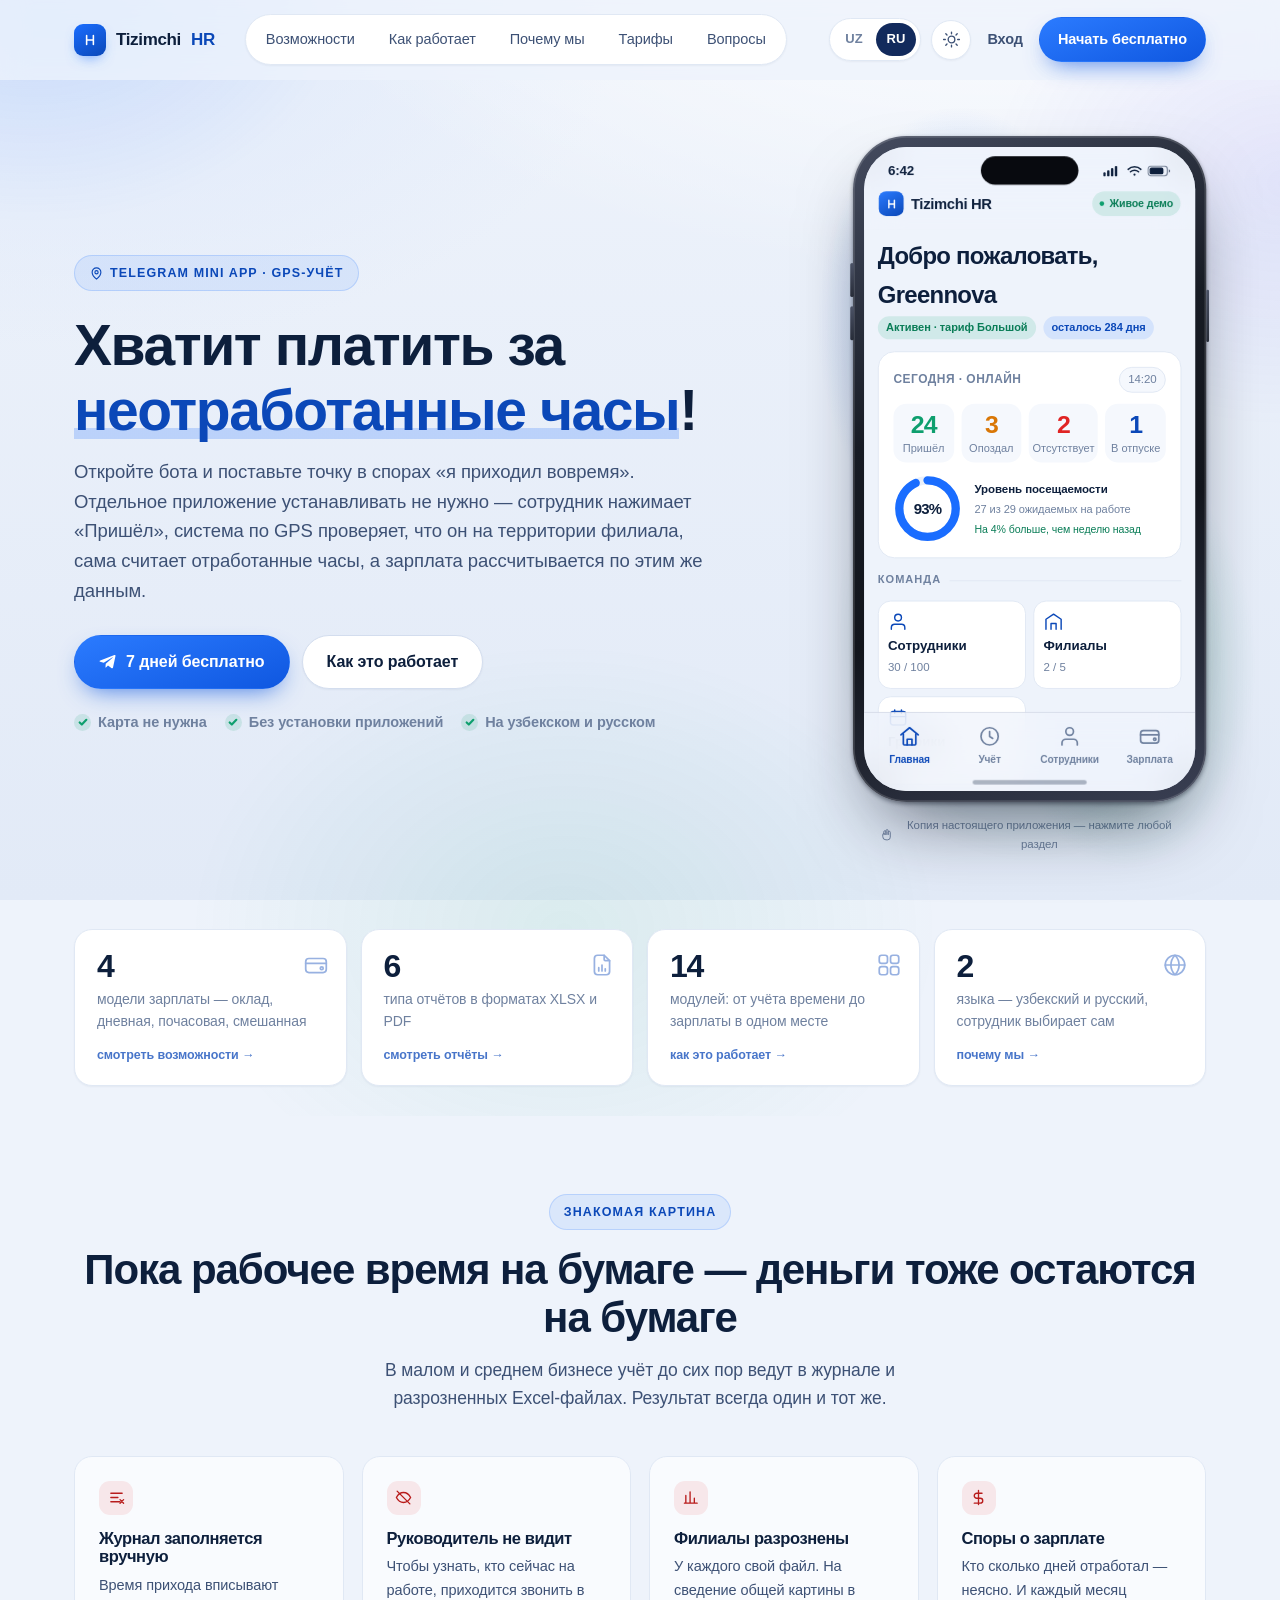
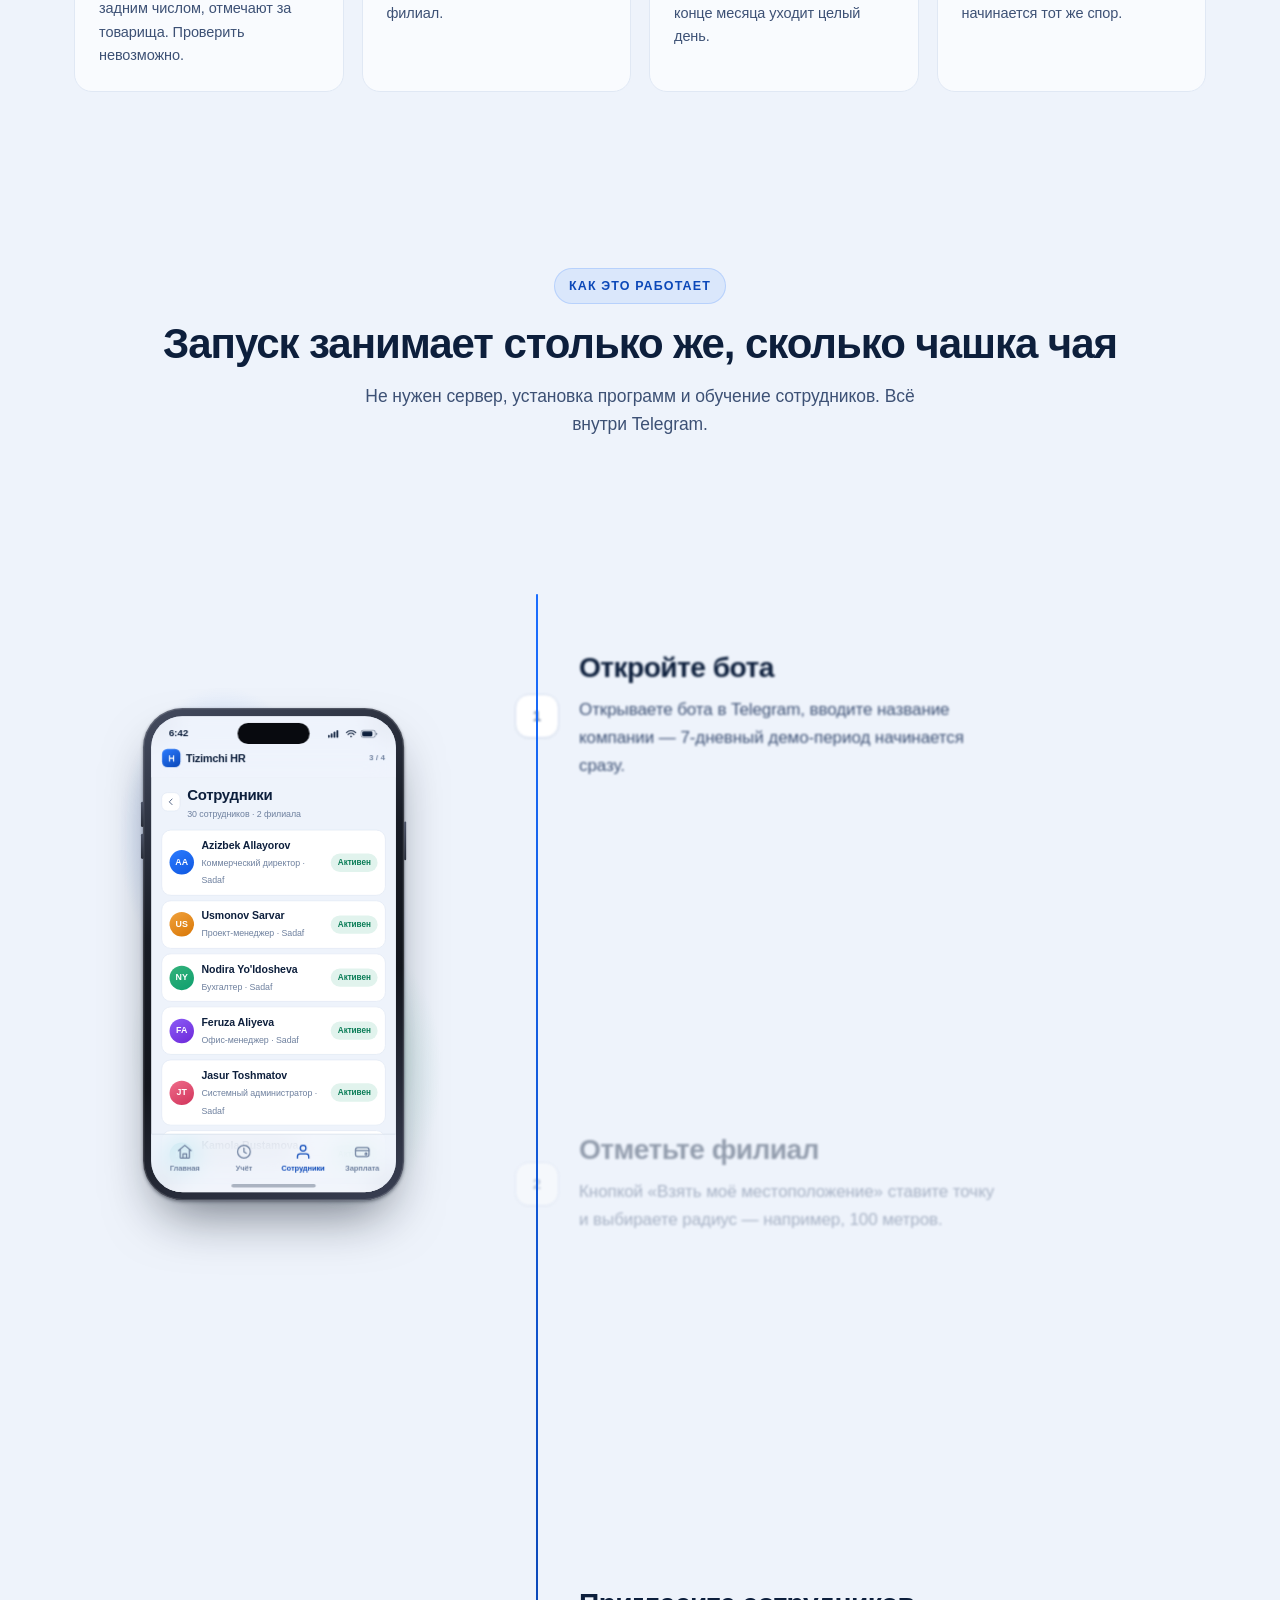
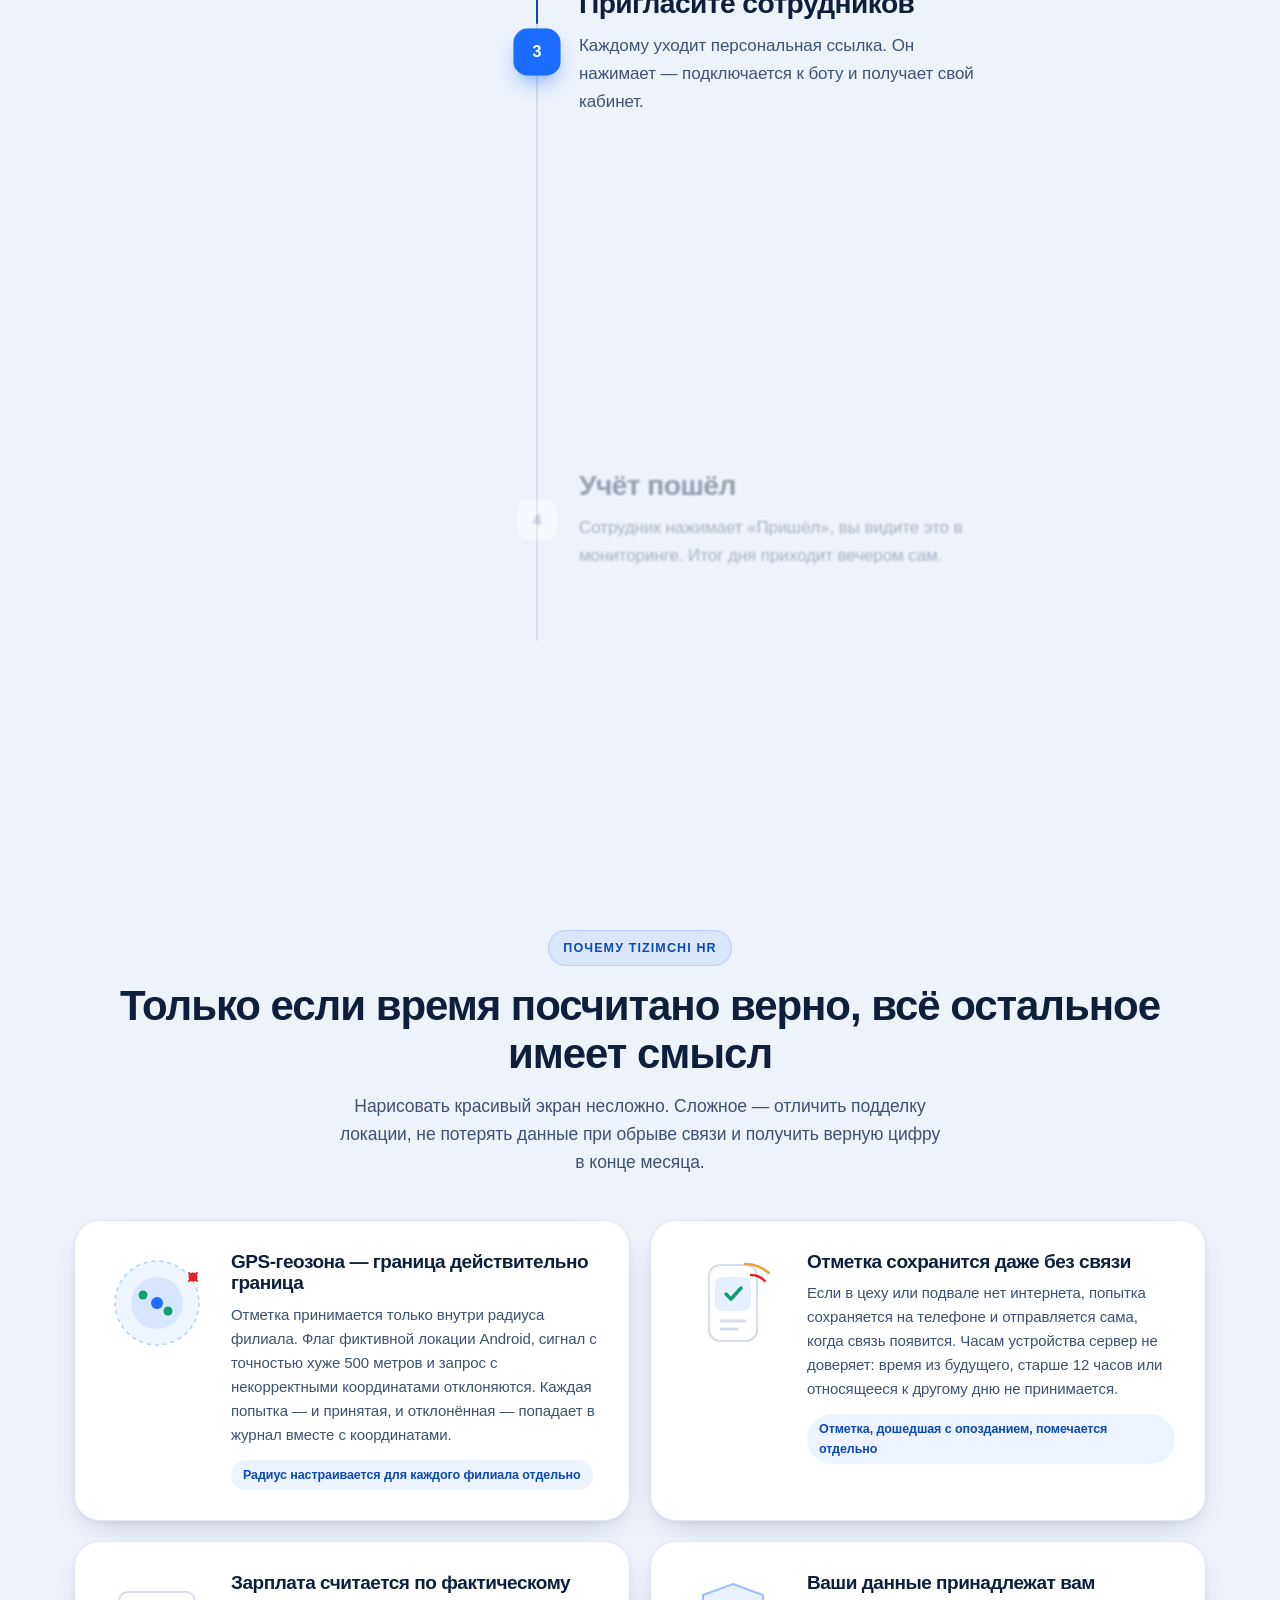
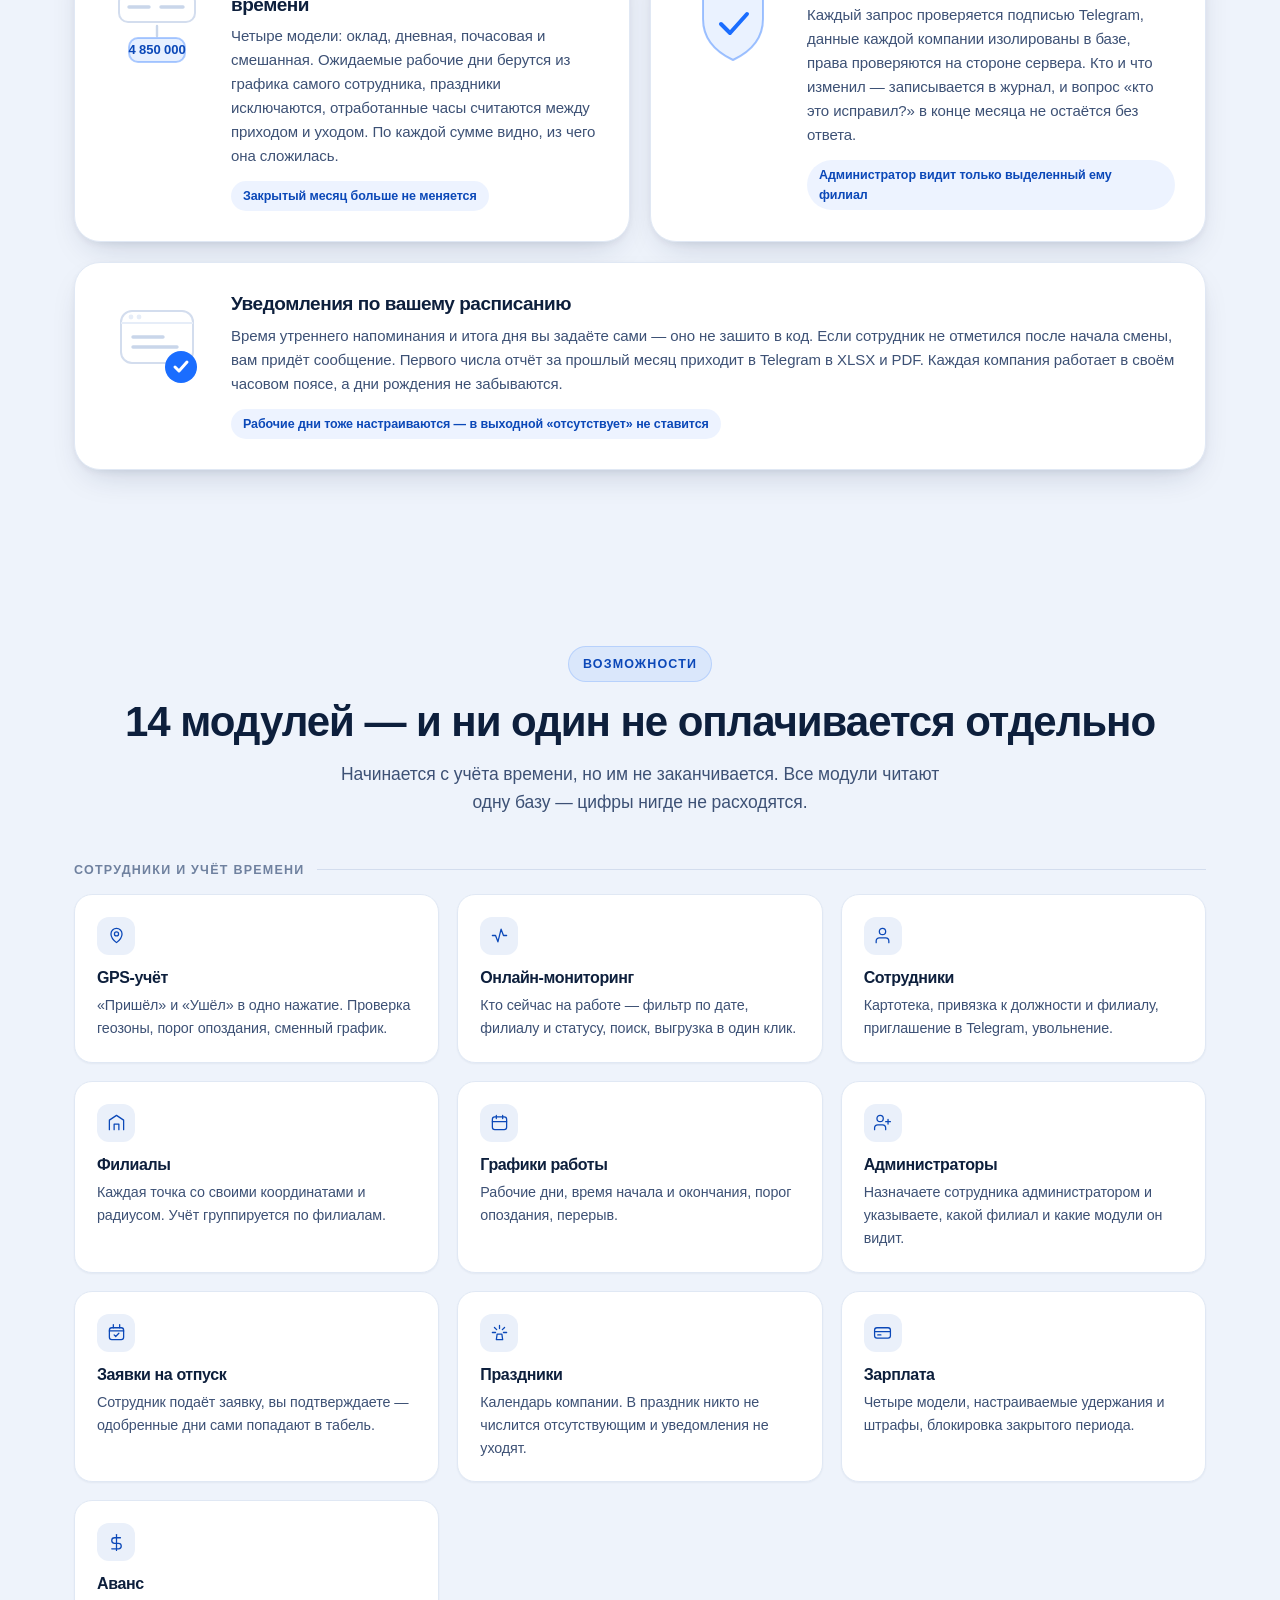
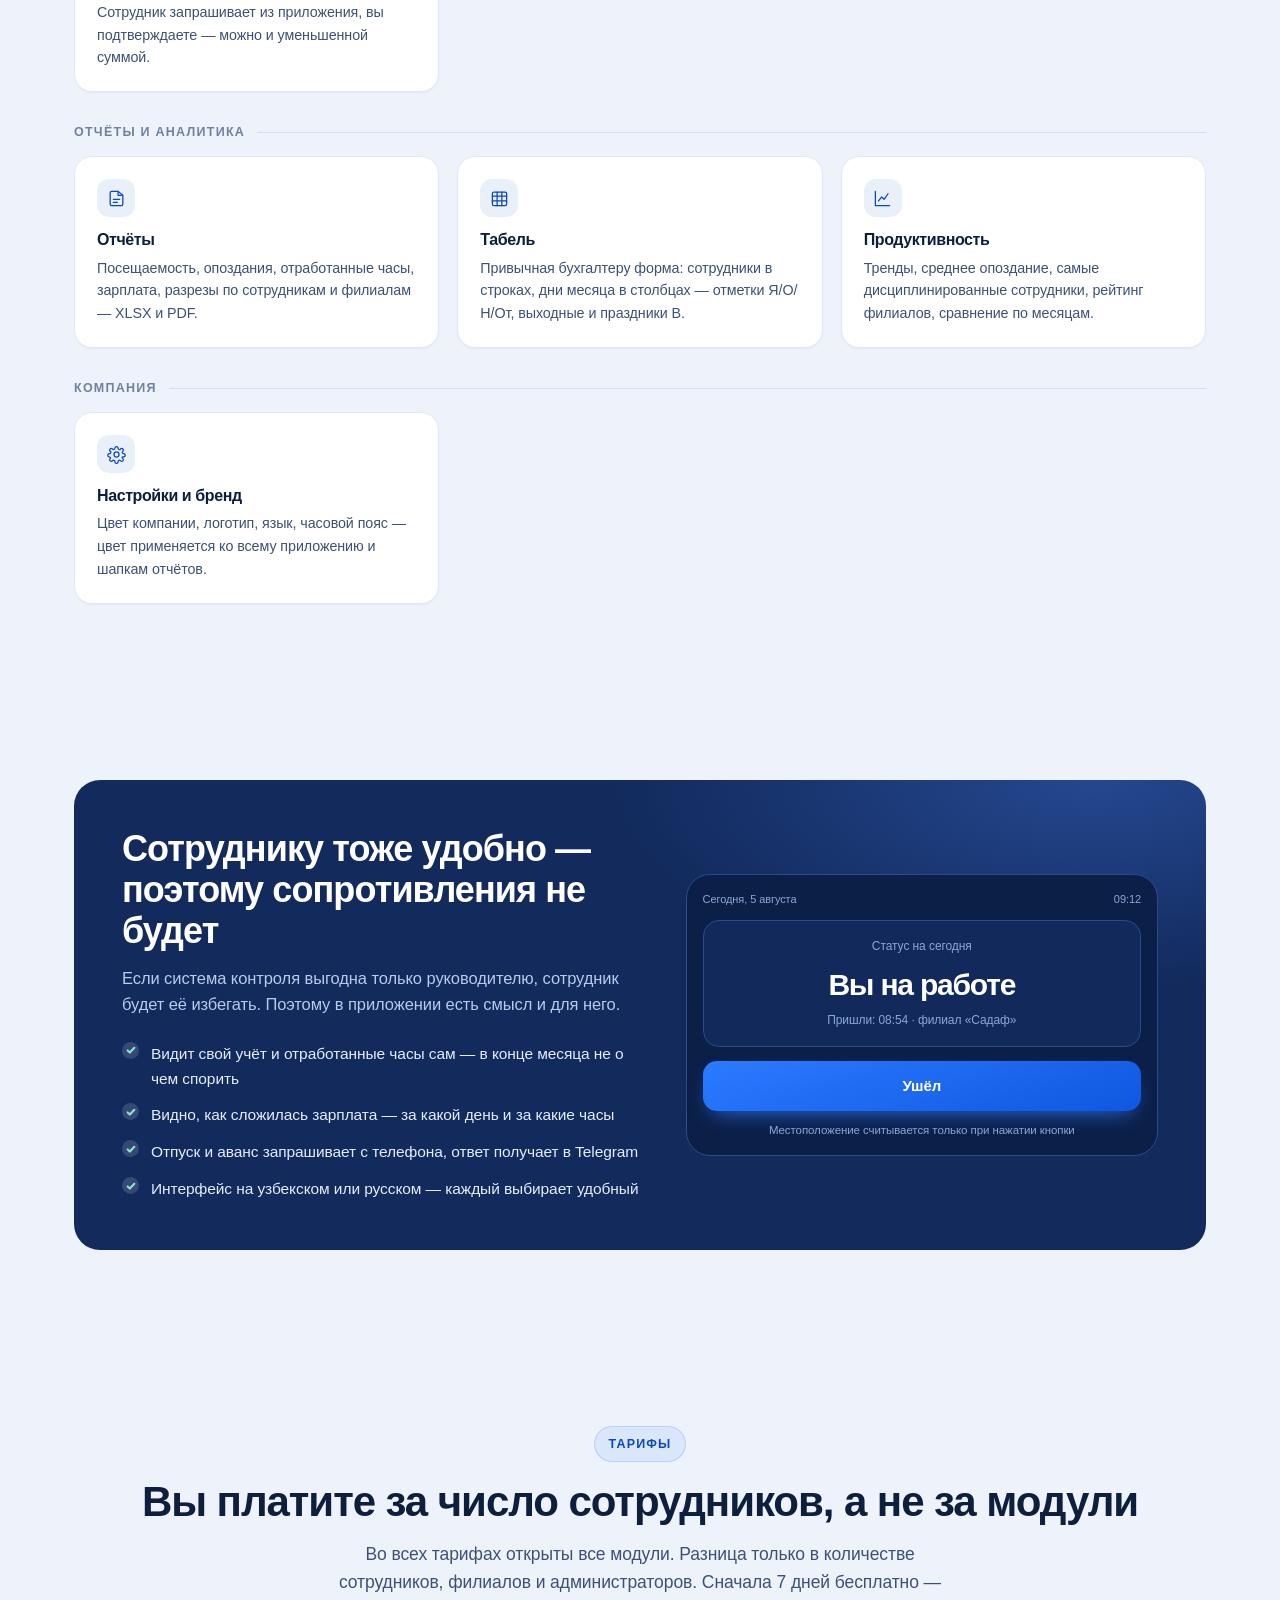
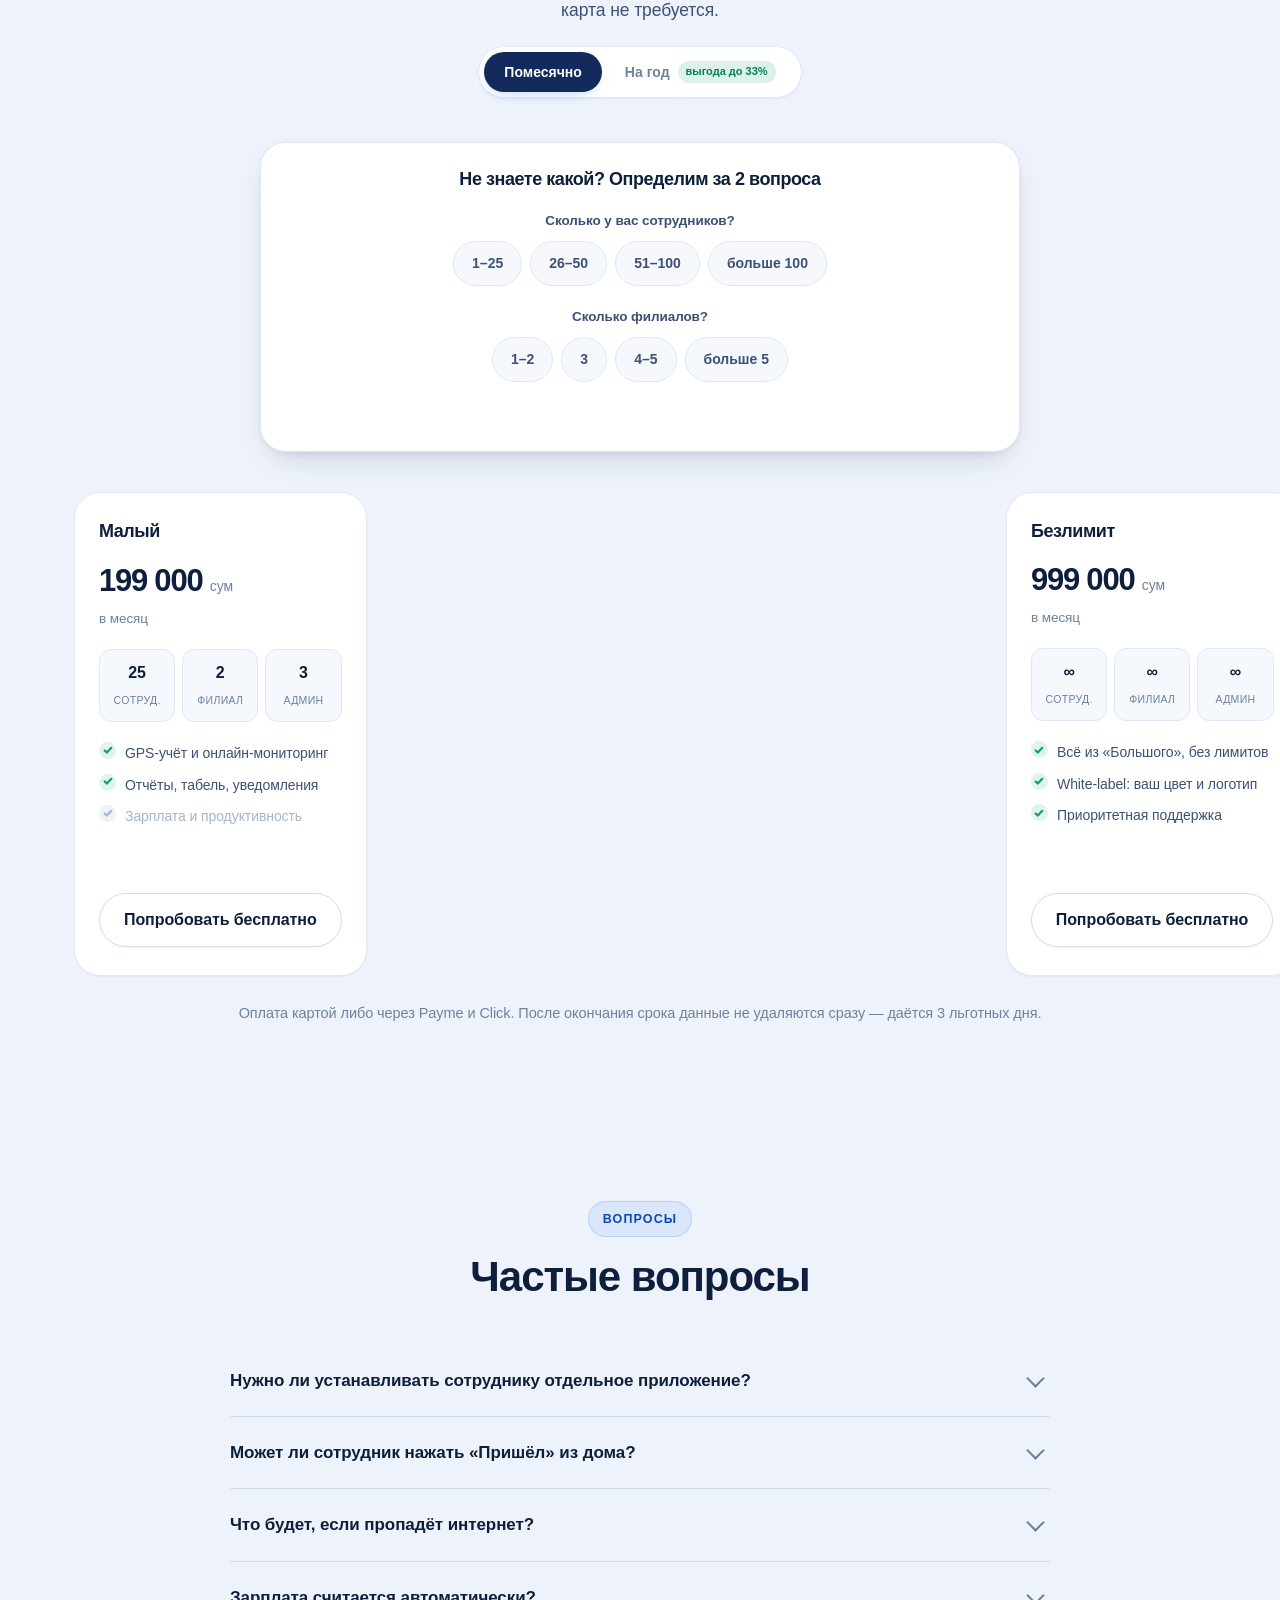
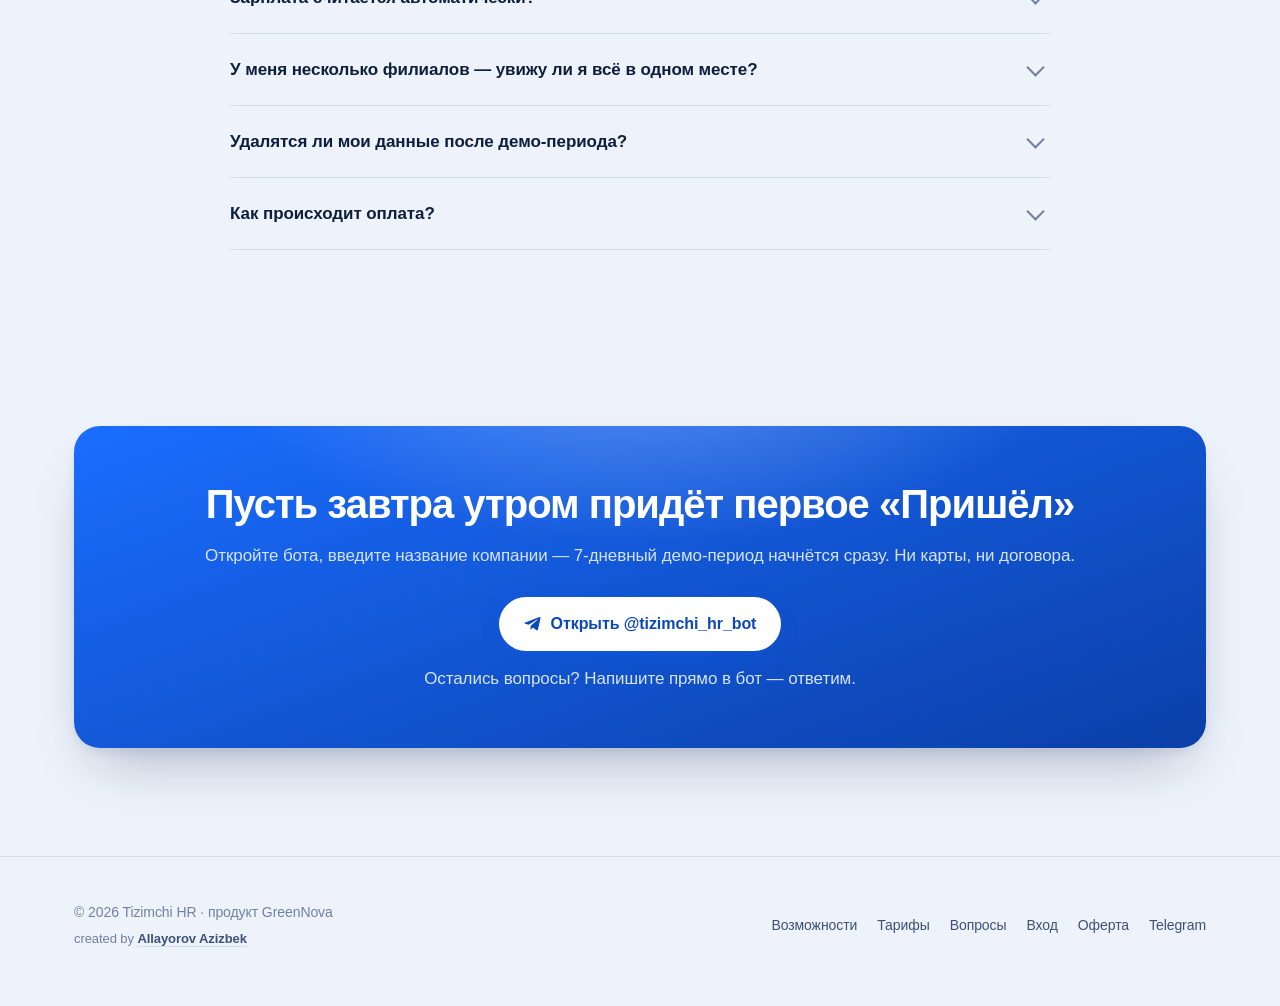
==== ru/index.html @ fa0a186c "1-bosqich: ruscha sahifa alohida manzilda, JSON-LD, telefonda doimiy CTA Auditda uchta eng katta bo'" ====
<!doctype html>
<!-- YASALGAN FAYL — qo'lda tahrirlamang.
     Manba: /index.html + `OTHER` lug'ati · qayta yasash: node build.mjs -->
<html lang="ru">
<head>
<meta charset="utf-8">
<meta name="viewport" content="width=device-width, initial-scale=1">
<title>Tizimchi HR — GPS-учёт рабочего времени и зарплата в Telegram</title>
<meta name="description" content="Сотрудник нажимает «Пришёл» в Telegram — система проверяет по GPS, что он на территории филиала, сама считает отработанные часы, из них выходит зарплата. 7 дней бесплатно, карта не нужна.">
<meta property="og:title" content="Tizimchi HR — GPS-учёт рабочего времени и зарплата в Telegram">
<meta property="og:description" content="Приложение устанавливать не нужно. GPS-геозона, живой мониторинг, автоматические отчёты и зарплата — всё внутри Telegram. 7 дней бесплатно, карта не нужна.">
<meta property="og:type" content="website">
<meta property="og:url" content="https://hrtizimchi.uz/ru/">
<meta property="og:locale" content="ru_RU">
<meta property="og:locale:alternate" content="uz_UZ">
<meta property="og:site_name" content="Tizimchi HR">
<meta property="og:image" content="https://hrtizimchi.uz/og.jpg">
<meta property="og:image:width" content="1200">
<meta property="og:image:height" content="630">
<meta property="og:image:alt" content="Tizimchi HR — GPS-учёт рабочего времени и зарплата в Telegram">
<meta name="twitter:card" content="summary_large_image">
<meta name="theme-color" content="#eef3fb">
<link rel="canonical" href="https://hrtizimchi.uz/ru/">
<!-- Ikki til ikkita ALOHIDA manzilda. Ilgari ruscha matn faqat tugma
     bosilganda paydo bo'lardi, ya'ni qidiruv tizimi uni umuman ko'rmasdi.
     `/ru/` sahifasini `build.mjs` shu fayldan yasaydi. -->
<link rel="alternate" hreflang="uz" href="https://hrtizimchi.uz/">
<link rel="alternate" hreflang="ru" href="https://hrtizimchi.uz/ru/">
<link rel="alternate" hreflang="x-default" href="https://hrtizimchi.uz/">
<link rel="apple-touch-icon" href="/apple-touch-icon.png">
<link rel="icon" href="data:image/svg+xml,%3Csvg xmlns='http://www.w3.org/2000/svg' viewBox='0 0 32 32'%3E%3Crect width='32' height='32' rx='8' fill='%231a6dff'/%3E%3Cpath d='M10 9v14M22 9v14M10 16h12' stroke='white' stroke-width='2.6' stroke-linecap='round'/%3E%3C/svg%3E">

<style>
:root{
  --bg-a:#eef3fb; --bg-b:#e2eaf7;
  --surface:#ffffff; --surface-2:#f5f8fd; --surface-3:#eaf0fa;
  --ink:#0d1f3c; --ink-2:#3d5175; --muted:#6f819f;
  --brand:#1a6dff; --brand-ink:#0b48b8; --navy:#122a5c; --navy-2:#1b3b78;
  --line:#e0e8f4; --line-2:#d3ddee;
  --ok:#0e9f6e; --warn:#d97706; --bad:#e02424;
  --r-lg:26px; --r-md:18px; --r-sm:12px;
  --sh-1:0 1px 2px rgba(16,38,76,.05);
  --sh-2:0 2px 6px rgba(16,38,76,.06), 0 14px 34px -14px rgba(16,38,76,.22);
  --sh-3:0 4px 10px rgba(16,38,76,.07), 0 30px 60px -22px rgba(16,38,76,.32);
  --maxw:1180px;

  /* yorug' rejimda qattiq yozilgan ranglar o'rniga — qorong'ida qayta ta'riflanadi */
  --glow-1:#ffffff; --glow-2:#dfe9fb;
  --nav-bg:rgba(238,243,251,.78); --nav-bg-stuck:rgba(238,243,251,.92);
  --surface-hi:#ffffff; --line-hi:#bfd0ea;
  --mock-a:#ffffff; --mock-b:#f2f6fd; --mock-border:#ffffff;
  --ok-ink:#0a7d57; --warn-ink:#a4590a; --bad-ink:#b81c1c;
  --off:#a7b4c9; --tick-off:#eef1f6;
  /* "tanish holat" kartalari — qorong'ida oq parda va so'nik qizil ishlamaydi */
  --prob-bg:rgba(255,255,255,.62); --danger-soft:rgba(224,36,36,.09);
  --glass:rgba(240,244,251,.76); --glass-line:rgba(16,38,76,.10);
  /* Ajratilgan tarif kartasi va maketning ichki halqasi — ikkalasi ham
     qattiq oq edi va qorong'ida ko'zni qamashtirardi */
  --plan-hot:linear-gradient(180deg,#ffffff,#f7faff);
  --rim-top:#ffffff; --rim:rgba(255,255,255,.6);

  /* sichqoncha ortidagi yorug'lik */
  --cursor-glow:rgba(26,109,255,.16);
  /* CTA jonlanishi — yorug'lik va halqa rangi mavzuga ergashadi */
  --cta-sheen:rgba(255,255,255,.42);
  --cta-ring:rgba(26,109,255,.50);
  --save-glow:rgba(14,159,110,.34);
  /* telefon ortidagi yorug'lik */
  --aura-1:rgba(26,109,255,.34); --aura-2:rgba(14,159,110,.22);
  /* sahifa ortidagi shimoliy shafaq — sekin suzuvchi uchta dog' */
  --au-1:rgba(26,109,255,.13); --au-2:rgba(14,159,110,.09); --au-3:rgba(108,86,240,.10);
  /* karta ustidagi kursor yorug'ligi — sahifadagi umumiy yorug'likdan kuchliroq,
     chunki u oq karta USTIDA turadi va zaifi umuman sezilmaydi */
  --spot:rgba(26,109,255,.20);
  /* animatsiya egri chizig'i — bir joydan boshqariladi */
  --ease:cubic-bezier(.22,1,.36,1);
}

/* ---------- qorong'i rejim ----------
   Uch holat: aniq tanlov (data-theme), tizim sozlamasi (media), standart yorug'.
   Media blok `:not([data-theme="light"])` bilan qo'riqlanadi — aks holda
   tizimi qorong'i foydalanuvchi "Yorug'" ni tanlay olmasdi. */
:root[data-theme="dark"], :root:not([data-theme="light"]) {}
@media (prefers-color-scheme: dark){
  :root:not([data-theme="light"]){
    --bg-a:#0a1121; --bg-b:#070c18;
    --surface:#111a2f; --surface-2:#152039; --surface-3:#1c2947;
    --ink:#e9eefb; --ink-2:#aabcda; --muted:#7788a9;
    --brand:#4d8bff; --brand-ink:#93b8ff; --navy:#2b64c8; --navy-2:#3a76d8;
    --line:#22304f; --line-2:#2c3d63;
    --sh-1:0 1px 2px rgba(0,0,0,.4);
    --sh-2:0 2px 6px rgba(0,0,0,.35), 0 14px 34px -14px rgba(0,0,0,.7);
    --sh-3:0 4px 10px rgba(0,0,0,.4), 0 30px 60px -22px rgba(0,0,0,.8);
    --glow-1:rgba(60,110,210,.20); --glow-2:#0e1b35;
    --nav-bg:rgba(10,17,33,.78); --nav-bg-stuck:rgba(10,17,33,.94);
    --surface-hi:#1a2540; --line-hi:#35486f;
    --mock-a:#141f38; --mock-b:#0f1830; --mock-border:#26355a;
    --ok-ink:#4bd6a5; --warn-ink:#f0b45c; --bad-ink:#ff8b8b;
    --off:#5d6d8c; --tick-off:#1b2740;
    --prob-bg:rgba(21,32,57,.55); --danger-soft:rgba(255,139,139,.14);
    --glass:rgba(12,19,36,.74); --glass-line:rgba(255,255,255,.08);
    --plan-hot:linear-gradient(180deg,#17243f,#111a2f);
    --rim-top:rgba(255,255,255,.10); --rim:rgba(255,255,255,.05);
    --cursor-glow:rgba(77,139,255,.20);
    --cta-sheen:rgba(255,255,255,.24);
    --cta-ring:rgba(77,139,255,.60);
    --save-glow:rgba(75,214,165,.30);
    --aura-1:rgba(77,139,255,.38); --aura-2:rgba(75,214,165,.21);
    --au-1:rgba(77,139,255,.16); --au-2:rgba(75,214,165,.10); --au-3:rgba(138,110,255,.14);
    --spot:rgba(120,170,255,.20);
  }
}
:root[data-theme="dark"]{
  --bg-a:#0a1121; --bg-b:#070c18;
  --surface:#111a2f; --surface-2:#152039; --surface-3:#1c2947;
  --ink:#e9eefb; --ink-2:#aabcda; --muted:#7788a9;
  --brand:#4d8bff; --brand-ink:#93b8ff; --navy:#2b64c8; --navy-2:#3a76d8;
  --line:#22304f; --line-2:#2c3d63;
  --sh-1:0 1px 2px rgba(0,0,0,.4);
  --sh-2:0 2px 6px rgba(0,0,0,.35), 0 14px 34px -14px rgba(0,0,0,.7);
  --sh-3:0 4px 10px rgba(0,0,0,.4), 0 30px 60px -22px rgba(0,0,0,.8);
  --glow-1:rgba(60,110,210,.20); --glow-2:#0e1b35;
  --nav-bg:rgba(10,17,33,.78); --nav-bg-stuck:rgba(10,17,33,.94);
  --surface-hi:#1a2540; --line-hi:#35486f;
  --mock-a:#141f38; --mock-b:#0f1830; --mock-border:#26355a;
  --ok-ink:#4bd6a5; --warn-ink:#f0b45c; --bad-ink:#ff8b8b;
  --off:#5d6d8c; --tick-off:#1b2740;
  --prob-bg:rgba(21,32,57,.55); --danger-soft:rgba(255,139,139,.14);
  --glass:rgba(12,19,36,.74); --glass-line:rgba(255,255,255,.08);
  --plan-hot:linear-gradient(180deg,#17243f,#111a2f);
  --rim-top:rgba(255,255,255,.10); --rim:rgba(255,255,255,.05);
  --cursor-glow:rgba(77,139,255,.20);
  --cta-sheen:rgba(255,255,255,.24);
  --cta-ring:rgba(77,139,255,.60);
  --save-glow:rgba(75,214,165,.30);
  --aura-1:rgba(77,139,255,.38); --aura-2:rgba(75,214,165,.21);
  --au-1:rgba(77,139,255,.16); --au-2:rgba(75,214,165,.10); --au-3:rgba(138,110,255,.14);
  --spot:rgba(120,170,255,.20);
}
*{box-sizing:border-box}
html{-webkit-text-size-adjust:100%; scroll-behavior:smooth}
body{
  margin:0; color:var(--ink); background:var(--bg-a);
  background-image:
    radial-gradient(1200px 620px at 78% -12%, var(--glow-1) 0%, transparent 62%),
    radial-gradient(900px 520px at 6% 4%, var(--glow-2) 0%, transparent 60%),
    linear-gradient(180deg, var(--bg-a) 0%, var(--bg-b) 100%);
  background-attachment:fixed;
  font-family:-apple-system,BlinkMacSystemFont,"Segoe UI",Roboto,"Helvetica Neue",Arial,"Noto Sans",sans-serif;
  font-size:16px; line-height:1.6; letter-spacing:-.005em;
  -webkit-font-smoothing:antialiased;
}
img,svg{max-width:100%}
a{color:inherit; text-decoration:none}
h1,h2,h3,h4{margin:0; line-height:1.14; letter-spacing:-.025em; font-weight:600}
p{margin:0}
ul{margin:0; padding:0; list-style:none}
.wrap{max-width:var(--maxw); margin:0 auto; padding:0 24px}
.sr{position:absolute;width:1px;height:1px;overflow:hidden;clip:rect(0 0 0 0);white-space:nowrap}

/* ---------- nav ---------- */
.nav{position:sticky; top:0; z-index:60; padding:14px 0;
  background:var(--nav-bg); backdrop-filter:saturate(150%) blur(14px);
  border-bottom:1px solid transparent; transition:border-color .2s, background .2s}
.nav.stuck{border-bottom-color:var(--line); background:var(--nav-bg-stuck)}
.nav-in{display:flex; align-items:center; gap:18px}
.logo{display:flex; align-items:center; gap:10px; font-weight:650; font-size:17px; letter-spacing:-.02em}
.logo-mark{width:32px;height:32px;border-radius:9px;background:linear-gradient(150deg,var(--brand),#0b48b8);
  display:grid;place-items:center;box-shadow:0 6px 14px -6px rgba(26,109,255,.7)}
.nav-links{display:flex; gap:4px; margin-left:12px; padding:5px; border-radius:999px;
  background:var(--surface); border:1px solid var(--line); box-shadow:var(--sh-1)}
.nav-links a{padding:8px 15px; border-radius:999px; font-size:14.5px; color:var(--ink-2); font-weight:500;
  white-space:nowrap; transition:background .15s,color .15s}
.nav-links a:hover{background:var(--surface-3); color:var(--ink)}
.nav-right{margin-left:auto; display:flex; align-items:center; gap:10px}
.lang{display:flex; padding:4px; gap:2px; border-radius:999px; background:var(--surface);
  border:1px solid var(--line); box-shadow:var(--sh-1)}
.lang button{border:0; background:transparent; font:inherit; font-size:13px; font-weight:600; color:var(--muted);
  padding:6px 11px; border-radius:999px; cursor:pointer; transition:.15s}
.lang button[aria-pressed="true"]{background:var(--navy); color:#fff}
.btn{display:inline-flex; align-items:center; justify-content:center; gap:9px; font:inherit; font-weight:600;
  border-radius:999px; padding:13px 24px; border:1px solid transparent; cursor:pointer; transition:.18s; white-space:nowrap}
.btn-p{background:linear-gradient(160deg,#2b7bff,#0f57e0); color:#fff; box-shadow:0 10px 24px -10px rgba(15,87,224,.8)}
.btn-p:hover{transform:translateY(-1px); box-shadow:0 16px 30px -12px rgba(15,87,224,.85)}
.btn-s{background:var(--surface); color:var(--ink); border-color:var(--line-2); box-shadow:var(--sh-1)}
.btn-s:hover{background:var(--surface-hi); border-color:var(--line-hi)}
.btn-sm{padding:10px 18px; font-size:14.5px}
.nav-burger{display:none; width:42px;height:42px; border-radius:12px; border:1px solid var(--line);
  background:var(--surface); cursor:pointer; align-items:center; justify-content:center}

/* ---------- generic section ---------- */
section{padding:88px 0}
.eyebrow{display:inline-flex; align-items:center; gap:8px; font-size:12.5px; font-weight:650;
  letter-spacing:.09em; text-transform:uppercase; color:var(--brand-ink);
  background:rgba(26,109,255,.09); border:1px solid rgba(26,109,255,.18);
  padding:7px 14px; border-radius:999px}
.eyebrow .eb-i{width:15px;height:15px;stroke:currentColor;stroke-width:1.8;fill:none;
  stroke-linecap:round;stroke-linejoin:round;flex:none;margin-right:-2px}
.h2{font-size:clamp(28px,3.6vw,42px)}
.lede{color:var(--ink-2); font-size:17.5px; max-width:62ch; margin-top:14px}
.sec-head{margin-bottom:44px}
.sec-head .h2{margin-top:16px}
.center{text-align:center}
.center .lede{margin-left:auto;margin-right:auto}

.card{background:var(--surface); border:1px solid var(--line); border-radius:var(--r-lg); box-shadow:var(--sh-2)}
.grid{display:grid; gap:18px}

/* ---------- hero ---------- */
.hero{padding:56px 0 76px}
.hero-in{display:grid; grid-template-columns:minmax(0,1fr) auto; gap:60px; align-items:center}
.hero h1{font-size:clamp(34px,4.6vw,57px); margin-top:22px; font-weight:640}
.hero h1 em{font-style:normal; color:var(--brand-ink);
  background:linear-gradient(180deg,transparent 78%, rgba(26,109,255,.22) 78%, rgba(26,109,255,.22) 96%, transparent 96%)}
.hero .lede{font-size:18.5px}
.hero-cta{display:flex; gap:12px; margin-top:30px; flex-wrap:wrap}
.trust{display:flex; gap:8px 18px; flex-wrap:wrap; margin-top:22px; color:var(--muted); font-size:14.5px}
.trust span{display:inline-flex; align-items:center; gap:7px}
.tick{width:17px;height:17px;border-radius:50%;background:rgba(14,159,110,.13);display:grid;place-items:center;flex:none}
.tick svg{width:10px;height:10px;stroke:var(--ok);stroke-width:2.6;fill:none;stroke-linecap:round;stroke-linejoin:round}

/* ---------- telefon ramkasi ----------
   Mahsulot Mini App bo'lgani uchun demo telefon ichida ko'rsatiladi.
   Ramka HAR IKKALA temada ham to'q: haqiqiy telefon shunday, shuning uchun
   yorug' sahifada ham begona ko'rinmaydi. O'lcham aspect-ratio bilan
   boshqariladi — kenglik o'zgarsa balandlik o'zi to'g'rilanadi. */
/* O'lcham: ekran ICHIDA haqiqiy iPhone metrikasi (393x852 CSS px) turadi,
   butun ramka esa scale bilan kichraytiriladi. Shunda ilova xuddi haqiqiy
   telefondagidek chiqadi — shrift, bo'shliq, tugma o'lchami hammasi rost. */
.demo-wrap{position:relative; width:fit-content; margin:0 auto; max-width:100%}

/* ---------- telefon ortidagi yorug'lik ----------
   Ikkita yumshoq dog' ramka ortida sekin suzadi va nafas oladi. Blur filtri
   ATAYLAB ishlatilmadi — radial-gradient o'zi chetga borib so'nadi, ya'ni
   qirqilgan chet ham yo'q, har kadrda qayta blur ham hisoblanmaydi.
   Ranglar `--aura-1/2` dan keladi: mavzu almashsa yorug'lik ham almashadi.
   Harakat faqat `transform` va `opacity` — GPU da, sahifani qayta chizmaydi. */
/* 1-qatlam: telefon ortidagi asosiy yorug'lik.
   BU YERDA `box-shadow` ISHLATILMAYDI. Sinab ko'rilgan edi — soya elementning
   dumaloq to'rtburchak SHAKLINI takrorlaydi, shuning uchun telefon ostida
   xuddi ikkinchi ramkaga o'xshagan oqish dog' qolib ketardi. Radial gradient
   esa shaklga bog'liq emas: markazi telefon ortida yashiringan, chetga borib
   bir tekis so'nadi, ya'ni hech qanday kontur ko'rinmaydi.
   `closest-side` — gradient elementning eng yaqin chetigacha yetadi, ya'ni
   o'lcham o'zgarsa (telefon `--scale` bilan kichrayadi) yorug'lik ham
   o'zi moslashadi. */
.phone-glow{position:absolute; inset:-10% -20%; z-index:0; pointer-events:none;
  will-change:transform,opacity; opacity:.8;
  background:
    radial-gradient(closest-side at 50% 48%, var(--aura-1), transparent 76%),
    radial-gradient(closest-side at 50% 66%, var(--aura-2), transparent 80%)}
@keyframes glowBreath{
  0%,100%{transform:scale(.97); opacity:.62}
  50%    {transform:scale(1.03); opacity:.95}
}
.demo-wrap.cta-live .phone-glow{animation:glowBreath 9s ease-in-out infinite}

/* 2-qatlam: ikki dog' ramka atrofida sekin suzadi */
.phone-aura{position:absolute; inset:-16% -20%; z-index:0; pointer-events:none}
.phone-aura i{position:absolute; display:block; border-radius:50%; will-change:transform,opacity}
.phone-aura i:nth-child(1){left:-4%; top:0; width:80%; height:64%;
  background:radial-gradient(closest-side, var(--aura-1), transparent 72%)}
.phone-aura i:nth-child(2){right:-6%; bottom:2%; width:72%; height:60%;
  background:radial-gradient(closest-side, var(--aura-2), transparent 72%)}
/* Ikki davr (19s va 25s) atayin bo'linmaydi — shuning uchun naqsh takrorlanmaydi
   va ko'z "sikl" ni ilg'amaydi */
@keyframes auraA{
  0%,100%{transform:translate3d(0,0,0) scale(1);    opacity:.72}
  50%    {transform:translate3d(7%,-6%,0) scale(1.14); opacity:1}
}
@keyframes auraB{
  0%,100%{transform:translate3d(0,0,0) scale(1.07); opacity:.58}
  50%    {transform:translate3d(-8%,6%,0) scale(.93); opacity:.94}
}
.demo-wrap.cta-live .phone-aura i:nth-child(1){animation:auraA 19s ease-in-out infinite}
.demo-wrap.cta-live .phone-aura i:nth-child(2){animation:auraB 25s ease-in-out infinite}

.demo-phone{--pw:360px; --ph:700px; --pad:12px; --scale:.92;
  position:relative; z-index:1;
  width:calc((var(--pw) + var(--pad)*2) * var(--scale));
  height:calc((var(--ph) + var(--pad)*2) * var(--scale))}
.phone-frame{position:absolute; top:0; left:0; transform-origin:top left;
  transform:scale(var(--scale));
  width:calc(var(--pw) + var(--pad)*2); height:calc(var(--ph) + var(--pad)*2);
  padding:var(--pad); border-radius:58px;
  background:linear-gradient(155deg,#454c60 0%,#171b24 38%,#12151c 62%,#3a4054 100%);
  box-shadow:0 2px 5px rgba(9,16,32,.45), 0 40px 80px -26px rgba(9,16,32,.6),
             inset 0 0 0 2px rgba(255,255,255,.14)}
.phone-screen{position:relative; width:100%; height:100%; border-radius:46px; overflow:hidden;
  background:var(--bg-a); isolation:isolate}
.ph-island{position:absolute; top:22px; left:50%; transform:translateX(-50%); z-index:6;
  width:106px; height:31px; border-radius:999px; background:#080a0f}
.ph-btn{position:absolute; width:3.5px; border-radius:2px;
  background:linear-gradient(180deg,#4b5266,#272c38)}
.ph-vol-up{left:-3px; top:19%; height:5.2%}
.ph-vol-dn{left:-3px; top:25.5%; height:5.2%}
.ph-pow{right:-3px; top:23%; height:8%}

/* Yuqori va pastki panellar — iOS dagidek shishasimon, mazmun ular ostidan suriladi */
.ph-top{position:absolute; top:0; left:0; right:0; z-index:4; height:90px;
  background:var(--glass); backdrop-filter:blur(20px) saturate(1.7);
  -webkit-backdrop-filter:blur(20px) saturate(1.7);
  border-bottom:1px solid transparent; transition:border-color .2s}
.ph-top.scrolled{border-bottom-color:var(--glass-line)}
.ph-status{display:flex; align-items:center; justify-content:space-between;
  padding:14px 26px 0; font-size:14.5px; font-weight:640; color:var(--ink); letter-spacing:-.01em}
.ph-sig{display:inline-flex; align-items:center; gap:6px; color:var(--ink)}
.ph-sig svg{height:12px; width:auto; fill:currentColor}
.ph-head{display:flex; align-items:center; gap:9px; padding:11px 16px 0}
.ph-brand{display:inline-flex; align-items:center; gap:8px; font-size:16px; font-weight:660;
  letter-spacing:-.02em; white-space:nowrap}
.ph-mark{width:27px;height:27px;border-radius:8px;display:grid;place-items:center;flex:none;
  background:linear-gradient(150deg,#2b7bff,#0b48b8)}
.ph-mark svg{width:16px;height:16px}

.ph-tabs{position:absolute; left:0; right:0; bottom:0; z-index:4;
  display:grid; grid-template-columns:repeat(4,1fr); gap:2px; padding:8px 7px 20px;
  background:var(--glass); backdrop-filter:blur(20px) saturate(1.7);
  -webkit-backdrop-filter:blur(20px) saturate(1.7); border-top:1px solid var(--glass-line)}
.ph-tabs button{border:0; background:transparent; font:inherit; cursor:pointer; display:grid;
  justify-items:center; gap:4px; padding:5px 2px; border-radius:14px; color:var(--muted);
  font-size:11px; font-weight:640; letter-spacing:-.01em; transition:color .15s, transform .12s}
.ph-tabs button svg{width:25px;height:25px;stroke:currentColor;stroke-width:1.75;fill:none;
  stroke-linecap:round;stroke-linejoin:round}
.ph-tabs button.on{color:var(--brand-ink)}
.ph-tabs button:active{transform:scale(.92)}
.ph-home{position:absolute; left:50%; bottom:7px; transform:translateX(-50%); z-index:5;
  width:124px; height:5px; border-radius:3px; background:var(--ink); opacity:.3}

.tile{background:var(--surface); border:1px solid var(--line); border-radius:18px; padding:16px}
.tile-h{display:flex; align-items:center; justify-content:space-between; margin-bottom:12px}
.tile-t{font-size:13px; font-weight:600; color:var(--muted); letter-spacing:.04em; text-transform:uppercase}
.pill-time{font-size:12.5px; color:var(--muted); background:var(--surface-2); border:1px solid var(--line);
  padding:3px 9px; border-radius:999px}
.kpis{display:grid; grid-template-columns:repeat(4,1fr); gap:8px}
.kpi{text-align:center; padding:9px 4px; border-radius:14px; background:var(--surface-2)}
.kpi b{display:block; font-size:27px; font-weight:680; letter-spacing:-.04em; line-height:1.1}
.kpi small{font-size:12px; color:var(--muted); line-height:1.2; display:block; margin-top:2px}
.kpi.k1 b{color:var(--ok)} .kpi.k2 b{color:var(--warn)} .kpi.k3 b{color:var(--bad)} .kpi.k4 b{color:var(--brand-ink)}
.ring-wrap{display:flex; align-items:center; gap:14px}
.bars{display:flex; align-items:flex-end; gap:9px; height:74px; margin-top:6px}
.bars i{flex:1; border-radius:6px 6px 3px 3px; background:linear-gradient(180deg,#4d90ff,#1a6dff); display:block}
.bars i.dim{background:var(--surface-3)}
.bar-x{display:flex; gap:9px; margin-top:7px}
.bar-x span{flex:1; text-align:center; font-size:10.5px; color:var(--muted)}
.rows{margin-top:12px; display:grid; gap:7px}
.row{display:flex; align-items:center; gap:11px; padding:9px 11px; background:var(--surface); border:1px solid var(--line);
  border-radius:14px}
.av{width:36px;height:36px;border-radius:50%;display:grid;place-items:center;font-size:13px;font-weight:650;
  color:#fff; flex:none; letter-spacing:.02em}
.row-n{font-size:15.5px; font-weight:550; line-height:1.25}
.row-r{font-size:13px; color:var(--muted)}
.chip{margin-left:auto; font-size:12px; font-weight:650; padding:4px 10px; border-radius:999px; white-space:nowrap}
.chip.ok{background:rgba(14,159,110,.12); color:var(--ok-ink)}
.chip.late{background:rgba(217,119,6,.13); color:var(--warn-ink)}
.chip.abs{background:rgba(224,36,36,.11); color:var(--bad-ink)}
.mock-foot{margin-top:12px; background:var(--navy); border-radius:var(--r-md); padding:13px 15px;
  display:flex; align-items:center; gap:12px; color:#fff}
.mock-foot b{font-size:14px; font-weight:600}
.mock-foot small{display:block; font-size:11.5px; color:#a9c0ea}
.mock-foot .go{margin-left:auto; width:30px;height:30px;border-radius:50%;background:rgba(255,255,255,.14);
  display:grid;place-items:center; flex:none}

/* ---------- jonli demo ----------
   Tana ramkaning qolgan balandligini oladi (flex:1), shuning uchun telefon
   o'lchami o'zgarsa qo'lda hech narsa sozlanmaydi. */
.demo-live{margin-left:auto; display:inline-flex; align-items:center; gap:6px; font-size:11.5px;
  font-weight:650; color:var(--ok-ink); background:rgba(14,159,110,.13); padding:4px 8px;
  border-radius:999px; white-space:nowrap}
.demo-live i{width:5px;height:5px;border-radius:50%;background:var(--ok); animation:pulse 2s infinite}
@keyframes pulse{0%,100%{opacity:1}50%{opacity:.35}}
.demo-body{position:absolute; inset:0; overflow-y:auto; overflow-x:hidden; overscroll-behavior:contain;
  -webkit-overflow-scrolling:touch; scrollbar-width:none;
  padding:98px 15px 98px}
.demo-body::-webkit-scrollbar{display:none}
.demo-hint{display:flex; align-items:center; justify-content:center; gap:7px; margin:14px auto 0;
  font-size:11.5px; color:var(--muted); text-align:center; max-width:300px}
#demo *{-webkit-tap-highlight-color:transparent}
.dm-in{animation:pushIn .28s var(--ease)}
.dm-in.pop{animation:popIn .28s var(--ease)}
@keyframes pushIn{from{opacity:0; transform:translateX(26px)}to{opacity:1; transform:none}}
@keyframes popIn{from{opacity:0; transform:translateX(-18px)}to{opacity:1; transform:none}}
.dm-mod:active,.dm-btn:active,.dm-chip:active,.dm-back:active,.kpi:active{transform:scale(.965)}
.dm-mod,.dm-btn,.dm-chip,.dm-back,.kpi{transition:transform .12s var(--ease), border-color .15s, background .15s, box-shadow .15s}

.dm-head{display:flex; align-items:center; gap:10px; margin-bottom:12px}
.dm-back{width:28px;height:28px;border-radius:9px;border:1px solid var(--line);background:var(--surface);
  display:grid;place-items:center;cursor:pointer;flex:none; color:var(--ink-2)}
.dm-back:hover{background:var(--surface-3)}
.dm-title{font-size:22px; font-weight:620; letter-spacing:-.02em}
.dm-sub{font-size:13px; color:var(--muted); margin-top:1px}

.dm-hello{font-size:26px; font-weight:620; letter-spacing:-.03em; margin:0 0 3px}
.dm-co{display:flex; align-items:center; gap:8px; margin-bottom:13px; flex-wrap:wrap}
.dm-badge{font-size:12px; font-weight:650; padding:3px 9px; border-radius:999px}
.dm-badge.ok{background:rgba(14,159,110,.13); color:var(--ok-ink)}
.dm-badge.info{background:rgba(26,109,255,.12); color:var(--brand-ink)}

.dm-grid{display:grid; grid-template-columns:repeat(2,1fr); gap:8px; margin-top:12px}
.dm-mod{background:var(--surface); border:1px solid var(--line); border-radius:14px; padding:11px 10px;
  cursor:pointer; text-align:left; font:inherit; color:inherit; transition:.15s; position:relative}
.dm-mod:hover{border-color:var(--brand); transform:translateY(-2px); box-shadow:var(--sh-1)}
.dm-mod svg{width:22px;height:22px;stroke:var(--brand-ink);stroke-width:1.7;fill:none;
  stroke-linecap:round;stroke-linejoin:round; margin-bottom:7px; display:block}
.dm-mod b{display:block; font-size:14.5px; font-weight:600; line-height:1.2}
.dm-mod span{font-size:12.5px; color:var(--muted)}
.dm-sect{font-size:12px; font-weight:650; letter-spacing:.09em; text-transform:uppercase; color:var(--muted);
  margin:14px 0 8px; display:flex; align-items:center; gap:9px}
.dm-sect::after{content:""; flex:1; height:1px; background:var(--line)}

.dm-chips{display:flex; gap:6px; flex-wrap:wrap; margin-bottom:10px}
.dm-chip{font:inherit; font-size:13px; font-weight:600; padding:6px 11px; border-radius:999px; cursor:pointer;
  border:1px solid var(--line); background:var(--surface); color:var(--ink-2); transition:.15s}
.dm-chip:hover{border-color:var(--brand)}
.dm-chip.on{background:var(--navy); color:#fff; border-color:transparent}
.dm-chip .n{opacity:.65; margin-left:4px}

.dm-branch{font-size:12.5px; font-weight:650; letter-spacing:.06em; text-transform:uppercase; color:var(--muted);
  margin:12px 0 7px}
.dm-empty{text-align:center; padding:34px 16px; color:var(--muted); font-size:14px}

.dm-tbl{width:100%; border-collapse:collapse; font-size:13.5px}
.dm-tbl th{text-align:left; font-size:11px; font-weight:650; letter-spacing:.06em; text-transform:uppercase;
  color:var(--muted); padding:0 8px 8px; border-bottom:1px solid var(--line)}
.dm-tbl td{padding:9px 8px; border-bottom:1px solid var(--line)}
.dm-tbl tr:last-child td{border-bottom:0}
.dm-tbl .num{text-align:right; font-variant-numeric:tabular-nums; white-space:nowrap}
.dm-tot{display:flex; justify-content:space-between; align-items:center; margin-top:12px; padding:13px 14px;
  background:var(--navy); color:#fff; border-radius:14px}
.dm-tot b{font-size:20px; font-weight:660; letter-spacing:-.03em}
.dm-tot span{font-size:13px; color:#c3d6f5}

.dm-card{background:var(--surface); border:1px solid var(--line); border-radius:16px; padding:14px; margin-bottom:10px}
.dm-card h4{font-size:15.5px; font-weight:620; margin-bottom:3px}
.dm-card p{font-size:13.5px; color:var(--muted)}
.dm-acts{display:flex; gap:7px; margin-top:11px}
.dm-btn{font:inherit; font-size:14px; font-weight:600; padding:10px 16px; border-radius:12px; cursor:pointer;
  border:1px solid transparent; transition:.15s}
.dm-btn.p{background:var(--brand); color:#fff}
.dm-btn.p:hover{filter:brightness(1.08)}
.dm-btn.s{background:var(--surface-2); color:var(--ink-2); border-color:var(--line)}
.dm-btn.s:hover{background:var(--surface-3)}
.dm-btn.big{width:100%; padding:16px; font-size:16.5px; border-radius:16px}

.dm-toast{position:absolute; left:50%; bottom:124px; z-index:7; transform:translateX(-50%) translateY(8px); opacity:0;
  background:var(--navy); color:#fff; font-size:13.5px; font-weight:550; padding:10px 16px; border-radius:999px;
  box-shadow:var(--sh-2); pointer-events:none; transition:.22s var(--ease); white-space:nowrap; max-width:90%}
.dm-toast.on{opacity:1; transform:translateX(-50%)}

.dm-bignum{font-size:34px; font-weight:670; letter-spacing:-.04em; line-height:1.05}
.dm-lbl{font-size:13px; color:var(--muted)}
.dm-two{display:grid; grid-template-columns:1fr 1fr; gap:10px}
.dm-rank{display:flex; align-items:center; gap:10px; padding:10px 0; border-bottom:1px solid var(--line); font-size:14px}
.dm-rank:last-child{border-bottom:0}
.dm-rank .pos{width:20px;height:20px;border-radius:6px;background:var(--surface-2);display:grid;place-items:center;
  font-size:10.5px;font-weight:700;color:var(--muted);flex:none}
.dm-rank .val{margin-left:auto; font-weight:650; font-variant-numeric:tabular-nums}
.dm-bar{height:7px; border-radius:4px; background:var(--surface-3); overflow:hidden; margin-top:5px}
.dm-bar i{display:block; height:100%; border-radius:4px; background:linear-gradient(90deg,#4d90ff,#1a6dff)}


/* ---------- facts ---------- */
.facts{padding:0 0 20px}
.facts-in{display:grid; grid-template-columns:repeat(4,1fr); gap:14px}
/* Bosiladigan: har bir raqam tegishli bo'limga olib boradi */
.fact{background:var(--surface); border:1px solid var(--line); border-radius:var(--r-md); padding:20px 22px;
  box-shadow:var(--sh-1); display:block; position:relative; overflow:hidden}
.fact b{display:block; font-size:32px; font-weight:660; letter-spacing:-.04em; line-height:1;
  font-variant-numeric:tabular-nums}
/* Ikonka o'ng yuqorida — raqam bosh qahramon bo'lib qolishi uchun so'ngan */
.fact .fi{position:absolute; top:16px; right:17px; width:26px; height:26px; color:var(--brand-ink);
  opacity:.42; transition:opacity .2s var(--ease), transform .2s var(--ease)}
.fact .fi svg{width:100%; height:100%; stroke:currentColor; stroke-width:1.6; fill:none;
  stroke-linecap:round; stroke-linejoin:round}
a.fact:hover .fi{opacity:.95; transform:scale(1.07) rotate(-2deg)}
.fact span{display:block; margin-top:6px; color:var(--muted); font-size:14px}
.fact .go-l{display:block; margin-top:12px; font-size:12.5px; font-weight:650; color:var(--brand-ink);
  opacity:.75; transition:opacity .2s var(--ease), transform .2s var(--ease)}
a.fact:hover{transform:translateY(-3px); box-shadow:var(--sh-2); border-color:var(--line-hi)}
a.fact:hover .go-l{opacity:1; transform:translateX(3px)}
/* Yuqori qirrada brend chizig'i — sichqoncha kelganda chapdan o'ngga chiziladi */
a.fact::before{content:""; position:absolute; left:0; top:0; height:2px; width:100%;
  background:linear-gradient(90deg,var(--brand),transparent);
  transform:scaleX(0); transform-origin:left; transition:transform .4s var(--ease)}
a.fact:hover::before{transform:scaleX(1)}

/* ---------- tarif tanlagichi ---------- */
.picker{max-width:760px; margin:0 auto 40px; background:var(--surface); border:1px solid var(--line);
  border-radius:var(--r-lg); box-shadow:var(--sh-2); padding:26px 28px}
.picker h3{font-size:18px; text-align:center}
.picker .q{margin-top:20px}
.picker .q-t{font-size:13.5px; font-weight:600; color:var(--ink-2); margin-bottom:10px; text-align:center}
.picker .opts{display:flex; flex-wrap:wrap; gap:8px; justify-content:center}
.picker .opts button{font:inherit; font-size:14px; font-weight:600; color:var(--ink-2); cursor:pointer;
  background:var(--surface-2); border:1px solid var(--line); border-radius:999px; padding:10px 18px;
  transition:transform .18s var(--ease), background .18s var(--ease), color .18s var(--ease), border-color .18s var(--ease)}
.picker .opts button:hover{transform:scale(1.05); border-color:var(--line-hi)}
.picker .opts button[aria-pressed="true"]{background:var(--navy); color:#fff; border-color:transparent}
.picker .res{margin-top:22px; padding-top:20px; border-top:1px solid var(--line); text-align:center;
  opacity:0; max-height:0; overflow:hidden; transition:opacity .45s var(--ease), max-height .45s var(--ease)}
.picker .res.on{opacity:1; max-height:260px}
.picker .res .name{font-size:24px; font-weight:660; letter-spacing:-.03em}
.picker .res .why{color:var(--ink-2); font-size:14.5px; margin-top:8px}
.picker .res .btn{margin-top:16px}

/* ---------- footer muallifi ---------- */
.foot-by{display:inline-block; margin-top:6px; font-size:13px; color:var(--muted)}
.foot-by a{color:var(--ink-2); font-weight:600; border-bottom:1px solid var(--line-2);
  transition:color .18s var(--ease), border-color .18s var(--ease)}
.foot-by a:hover{color:var(--brand-ink); border-color:var(--brand)}

/* Nav qatoriga sig'ish hisobi (eng tor holat — 1200px, ruscha matn
   o'zbekchadan uzunroq): logo 142 + menyu 574 + o'ng tomon 360 = 1112,
   ichki en esa 1152. Ya'ni zaxira ~40px. Shuning uchun ixtiyoriy
   elementlar tugma emas, matn ko'rinishida va faqat joy bo'lganda. */

/* Maslahat — eng past ustuvorlik, faqat juda keng ekranda */
.nav-consult{display:none}
@media (min-width:1400px){ .nav-consult{display:inline-flex} }

/* «Kirish» — ikkilamchi amal, shuning uchun matnli havola.
   Tugma qilinsa ~80px egallardi va «Bepul boshlash» qatordan chiqib
   ketardi; matn ko'rinishida ~50px va ierarxiya ham to'g'ri bo'ladi. */
.nav-login{display:none; padding:8px 6px; font-size:14.5px; font-weight:600;
  color:var(--ink-2); white-space:nowrap; transition:color .15s var(--ease)}
.nav-login:hover{color:var(--brand-ink)}
@media (min-width:900px){ .nav-login{display:inline-flex} }
/* Tavsiya qilingan tarif kartasi ajralib turadi */
.plan.suggested{outline:2px solid var(--brand); outline-offset:3px}

@media (max-width:900px){
  .picker{padding:22px 18px}
  .fact .go-l{margin-top:9px}
}

/* ---------- problem ---------- */
.prob-grid{grid-template-columns:repeat(4,1fr)}
.prob{padding:24px; border-radius:var(--r-md); background:var(--prob-bg);
  border:1px solid var(--line); backdrop-filter:blur(4px)}
.prob h3{font-size:16.5px; margin-bottom:8px}
.prob p{color:var(--ink-2); font-size:14.5px}
.prob .x{width:34px;height:34px;border-radius:11px;background:var(--danger-soft);display:grid;place-items:center;
  margin-bottom:14px}
.prob .x svg{width:17px;height:17px;stroke:var(--bad-ink);stroke-width:1.9;fill:none;stroke-linecap:round}

/* ---------- steps ---------- */
.steps{grid-template-columns:repeat(4,1fr); counter-reset:s}
.step{padding:26px 24px 28px; position:relative}
.step .n{width:38px;height:38px;border-radius:12px;background:var(--navy);color:#fff;display:grid;place-items:center;
  font-weight:650; font-size:15px; margin-bottom:16px}
.step h3{font-size:17px; margin-bottom:8px}
.step p{color:var(--ink-2); font-size:14.5px}
.how-steps{list-style:none; margin:0; padding:0}
.how-count{margin-left:auto; font-size:11.5px; font-weight:640; color:var(--muted);
  letter-spacing:.02em; font-variant-numeric:tabular-nums}

/* ---------- "Qanday ishlaydi" — yopishib turuvchi telefon ----------
   Kengaytirilgan ko'rinish FAQAT `.how--live` bo'lganda yoqiladi (uni JS
   qo'yadi) va faqat keng ekranda. Ya'ni JS ishlamasa yoki demo yuklanmasa
   bo'lim hozirgidek to'rt ustunli grid bo'lib qolaveradi — bo'sh telefon
   ramkasi hech qachon ko'rinmaydi.
   Telefon `position:sticky` bilan ekranda ushlab turiladi, qadam matni esa
   yonidan suriladi; qadam almashganda telefondagi ekran ham almashadi. */
.how-stage{display:none}

@media (min-width:1081px){
  .how--live{display:grid; grid-template-columns:minmax(0,400px) minmax(0,1fr);
    gap:0 40px; align-items:start}
  /* Bo'lim sarlavhasi markazda, qadamlar esa telefon yonida — shuning uchun
     tepadagi bo'sh joy qadamlar ustunida kompensatsiya qilinadi */
  /* Bu telefon ko'rgazma uchun — bosilmaydi. `pointer-events:none` bo'lmasa
     mehmon ekranni bosib ko'radi va hech nima bo'lmaydi; ustiga ichki
     `overflow:auto` sahifa surilishini ham ushlab qolardi. */
  /* Telefon o'z ustunining O'NG chetiga tortiladi — matn bilan orasidagi
     bo'shliq shunda o'lchovli bo'ladi, aks holda ikkovi ekranning ikki
     chetida osilib qolardi */
  .how--live .how-stage{display:grid; place-items:center end; position:sticky; top:0;
    height:100svh; padding:68px 0 24px; box-sizing:border-box;
    pointer-events:none; user-select:none}
  /* Telefon balandligi 724px; yuqoridagi to'ldirish bilan birga u ekranga
     sig'ishi kerak, aks holda pastki qismi qirqiladi */
  .how--live .how-stage .demo-phone{--scale:.68}

  /* Qadamlar: karta bezagisiz, faqat matn — telefon asosiy qahramon bo'lsin */
  .how--live .how-steps{display:block; position:relative; padding-left:64px}
  .how--live .how-steps .step{background:transparent; border-color:transparent;
    box-shadow:none; padding:0; min-height:52svh;
    display:flex; flex-direction:column; justify-content:center;
    opacity:.4; filter:blur(1px);
    transition:opacity .55s var(--ease), filter .55s var(--ease)}
  .how--live .how-steps .step.on{opacity:1; filter:none}
  /* Karta bezagi olib tashlangani uchun kartaning "ko'tarilishi" ham
     ma'nosiz — bu endi shunchaki matn bloki */
  .how--live .how-steps .step:hover{transform:none; box-shadow:none}
  .how--live .how-steps .step h3{font-size:clamp(22px,2.2vw,30px); letter-spacing:-.02em;
    margin-bottom:12px}
  .how--live .how-steps .step p{font-size:17px; max-width:44ch; line-height:1.65}

  /* Raqam — chapdagi vertikal yo'lda, matn markazi bilan bir sathda */
  .how--live .how-steps .step .n{position:absolute; left:-64px; top:50%;
    transform:translateY(-50%); margin:0; width:44px; height:44px; border-radius:14px;
    background:var(--surface); color:var(--muted); border:1px solid var(--line-2);
    box-shadow:var(--sh-1); z-index:1;
    transition:background .45s var(--ease), color .45s var(--ease),
               border-color .45s var(--ease), box-shadow .45s var(--ease),
               transform .45s var(--ease)}
  .how--live .how-steps .step.on .n{background:var(--brand); color:#fff;
    border-color:transparent; transform:translateY(-50%) scale(1.08);
    box-shadow:0 10px 22px -8px rgba(26,109,255,.75)}

  /* Yo'l chizig'i va uning to'lgan qismi. To'lish `--p` ga bog'liq: uni
     faol qadam almashganda JS yozadi, transition esa oraliqni o'zi chizadi. */
  .how--live .how-steps::before,
  .how--live .how-steps::after{content:''; position:absolute; left:22px; width:2px;
    border-radius:2px}
  .how--live .how-steps::before{top:6%; bottom:6%; background:var(--line-2)}
  .how--live .how-steps::after{top:6%; height:calc(88% * var(--p,.125));
    background:linear-gradient(180deg,var(--brand),var(--brand-ink));
    transition:height .6s var(--ease)}
}
/* Past ekranli noutbukda telefon qirqilmasin */
@media (min-width:1081px) and (max-height:640px){
  .how--live .how-stage .demo-phone{--scale:.56}
}

/* ---------- features ---------- */
.fgroup{margin-bottom:30px}
.fgroup-t{font-size:12.5px; font-weight:650; letter-spacing:.1em; text-transform:uppercase; color:var(--muted);
  margin-bottom:14px; display:flex; align-items:center; gap:12px}
.fgroup-t::after{content:""; flex:1; height:1px; background:var(--line-2)}
.fgrid{grid-template-columns:repeat(3,1fr)}
.feat{padding:22px; border-radius:var(--r-md); background:var(--surface); border:1px solid var(--line);
  box-shadow:var(--sh-1); transition:.2s}
.feat:hover{box-shadow:var(--sh-2); transform:translateY(-2px)}
.feat .ic{width:38px;height:38px;border-radius:12px;background:var(--surface-3);display:grid;place-items:center;
  margin-bottom:14px}
.feat .ic svg{width:19px;height:19px;stroke:var(--brand-ink);stroke-width:1.6;fill:none;
  stroke-linecap:round;stroke-linejoin:round}
.feat h3{font-size:16px; margin-bottom:7px}
.feat p{color:var(--ink-2); font-size:14.3px}

/* ---------- differentiators ---------- */
.diff-grid{grid-template-columns:repeat(2,1fr); gap:20px}
.diff{padding:30px; border-radius:var(--r-lg); background:var(--surface); border:1px solid var(--line);
  box-shadow:var(--sh-2); display:grid; grid-template-columns:auto 1fr; gap:22px; align-items:start}
.diff h3{font-size:19px; margin-bottom:9px}
.diff p{color:var(--ink-2); font-size:15px}
.diff-vis{width:104px; flex:none}
.diff.wide{grid-column:span 2}
.badge-proof{display:inline-flex; align-items:center; gap:7px; margin-top:13px; font-size:12.5px; font-weight:600;
  color:var(--brand-ink); background:rgba(26,109,255,.08); border-radius:999px; padding:5px 12px}

/* ---------- employee ---------- */
.emp{background:var(--navy); color:#fff; border-radius:var(--r-lg); padding:48px; display:grid;
  grid-template-columns:1.1fr 1fr; gap:44px; align-items:center;
  background-image:radial-gradient(700px 300px at 90% 0%, #24478f 0%, rgba(36,71,143,0) 70%)}
.emp h2{font-size:clamp(26px,3vw,36px); color:#fff}
.emp p{color:#b9cbeb; margin-top:14px; font-size:16.5px}
.emp ul{margin-top:24px; display:grid; gap:12px}
.emp li{display:flex; gap:12px; align-items:flex-start; font-size:15.5px; color:#e6eefc}
.emp li .tick{background:rgba(255,255,255,.15)}
.emp li .tick svg{stroke:#8fe3c2}
.phone{background:#0c1f47; border:1px solid #2a4a8c; border-radius:24px; padding:16px}
.phone-top{display:flex; justify-content:space-between; font-size:11px; color:#8ba6d8; margin-bottom:12px}
.phone-card{background:#12295c; border:1px solid #2a4a8c; border-radius:16px; padding:16px; text-align:center}
.phone-card .st{font-size:12px; color:#8ba6d8}
.phone-card .big{font-size:30px; font-weight:660; letter-spacing:-.04em; margin:4px 0 2px}
.phone-btn{margin-top:14px; background:linear-gradient(160deg,#2b7bff,#0f57e0); border-radius:14px; padding:13px;
  font-weight:650; font-size:15px; text-align:center; box-shadow:0 10px 22px -10px rgba(43,123,255,.9)}
.phone-note{margin-top:10px; font-size:11.5px; color:#8ba6d8; text-align:center}

/* ---------- pricing ---------- */
.price-grid{grid-template-columns:repeat(4,1fr); align-items:start}
.plan{padding:28px 24px; border-radius:var(--r-lg); background:var(--surface); border:1px solid var(--line);
  box-shadow:var(--sh-1); position:relative; display:flex; flex-direction:column; height:100%}
.plan.hot{border-color:rgba(26,109,255,.45); box-shadow:var(--sh-3); background:var(--plan-hot)}
.plan-badge{position:absolute; top:-12px; left:24px; font-size:11.5px; font-weight:650; letter-spacing:.05em;
  text-transform:uppercase; color:#fff; background:linear-gradient(160deg,#2b7bff,#0f57e0);
  padding:5px 12px; border-radius:999px; box-shadow:0 8px 18px -8px rgba(15,87,224,.9)}
.plan h3{font-size:18px}
.plan .amt{margin:14px 0 2px; font-size:31px; font-weight:660; letter-spacing:-.04em}
.cycle{display:inline-flex; padding:5px; gap:3px; border-radius:999px; background:var(--surface);
  border:1px solid var(--line); box-shadow:var(--sh-1); margin-top:22px}
.cycle button{border:0; background:transparent; font:inherit; font-size:14px; font-weight:600; color:var(--muted);
  padding:9px 20px; border-radius:999px; cursor:pointer; transition:.15s; display:inline-flex; align-items:center; gap:8px}
.cycle button[aria-pressed="true"]{background:var(--navy); color:#fff}
.cycle .save{font-size:11px; font-weight:700; padding:2px 8px; border-radius:999px;
  background:rgba(14,159,110,.15); color:var(--ok-ink)}
.cycle button[aria-pressed="true"] .save{background:rgba(143,227,194,.22); color:#8fe3c2}
.plan .save-tag{display:none; margin-top:9px; font-size:12.5px; font-weight:650; color:var(--ok-ink);
  background:rgba(14,159,110,.1); border-radius:999px; padding:4px 11px; width:fit-content}
.plan .cy-y{display:none}
body[data-cycle="year"] .plan .save-tag{display:block}
body[data-cycle="year"] .plan .cy-m{display:none}
body[data-cycle="year"] .plan .cy-y{display:inline}
body[data-cycle="year"] .plan .amt{font-size:27px}
.plan .amt small{font-size:14px; font-weight:500; color:var(--muted); letter-spacing:0}
.plan .per{color:var(--muted); font-size:13.5px}
.plan .lim{display:grid; grid-template-columns:repeat(3,1fr); gap:7px; margin:20px 0}
.plan .lim div{background:var(--surface-2); border:1px solid var(--line); border-radius:12px; padding:10px 6px;
  text-align:center}
.plan .lim b{display:block; font-size:16px; font-weight:650}
.plan .lim span{font-size:10.5px; color:var(--muted); letter-spacing:.03em; text-transform:uppercase}
.plan ul{display:grid; gap:9px; font-size:14px; color:var(--ink-2); margin-bottom:22px}
.plan li{display:flex; gap:9px; align-items:flex-start}
.plan li.off{color:var(--off)}
.plan li.off .tick{background:var(--tick-off)}
.plan li.off .tick svg{stroke:#a7b4c9}
.plan .btn{width:100%; margin-top:auto}
.price-note{margin-top:26px; text-align:center; color:var(--muted); font-size:14.5px}

/* ---------- faq ---------- */
.faq{max-width:820px; margin:0 auto}
.qa{border-bottom:1px solid var(--line-2)}
.qa summary{cursor:pointer; list-style:none; padding:22px 44px 22px 0; font-size:17px; font-weight:550;
  position:relative}
.qa summary::-webkit-details-marker{display:none}
.qa summary::after{content:""; position:absolute; right:8px; top:27px; width:11px; height:11px;
  border-right:2px solid var(--muted); border-bottom:2px solid var(--muted); transform:rotate(45deg);
  transition:transform .2s}
.qa[open] summary::after{transform:rotate(-135deg)}
.qa p{padding:0 40px 24px 0; color:var(--ink-2); font-size:15.5px}

/* ---------- final cta ---------- */
.cta-band{background:linear-gradient(160deg,#1a6dff,#0b3fa8); border-radius:var(--r-lg); padding:56px;
  text-align:center; color:#fff; box-shadow:var(--sh-3); position:relative; overflow:hidden}
.cta-band::before{content:""; position:absolute; inset:0;
  background:radial-gradient(600px 260px at 50% -20%, rgba(255,255,255,.28), transparent 70%)}
.cta-band > *{position:relative}
.cta-band h2{font-size:clamp(27px,3.4vw,40px); color:#fff}
.cta-band p{margin-top:14px; color:#d5e3ff; font-size:17px}
/* CTA lentasi HAR DOIM ko'k — shuning uchun tugma rangi mavzuga ergashmaydi.
   `--brand-ink` qorong'ida yorug'lashadi va oq tugmada o'qilmay qolardi. */
.cta-band .btn{margin-top:28px; background:#fff; color:#0b48b8}
.cta-band .btn:hover{background:#f2f6ff}
.cta-sub{margin-top:16px; font-size:13.5px; color:#bdd2ff}

/* ---------- footer ---------- */
footer{padding:44px 0 56px; border-top:1px solid var(--line-2); margin-top:20px}
.foot{display:flex; gap:24px; align-items:center; flex-wrap:wrap}
.foot p{color:var(--muted); font-size:14px}
.foot nav{margin-left:auto; display:flex; gap:20px; flex-wrap:wrap}
.foot nav a{color:var(--ink-2); font-size:14px}
.foot nav a:hover{color:var(--brand-ink)}

/* ---------- responsive ---------- */
@media (max-width:1080px){
  .hero-in{grid-template-columns:1fr; gap:44px}
  .demo-phone{--scale:.90}
  .prob-grid,.steps,.price-grid{grid-template-columns:repeat(2,1fr)}
  .fgrid{grid-template-columns:repeat(2,1fr)}
  .facts-in{grid-template-columns:repeat(2,1fr)}
  .nav-links{display:none}
}
@media (max-width:820px){
  section{padding:64px 0}
  .diff-grid{grid-template-columns:1fr}
  .diff.wide{grid-column:auto}
  .emp{grid-template-columns:1fr; padding:32px}
  .cta-band{padding:40px 26px}

}
@media (max-width:600px){
  .wrap{padding:0 18px}
  .prob-grid,.steps,.fgrid,.price-grid,.facts-in{grid-template-columns:1fr}
  .hero{padding:32px 0 56px}
  .diff{grid-template-columns:1fr; padding:24px}
  .diff-vis{width:86px}
  .nav-right .btn{display:none}
  .picker .opts button{flex:1 1 44%}
}

/* ═══════════════ Animatsiya va o'zaro ta'sir ═══════════════ */

/* Rang o'tishi: mavzu almashganda butun sahifa birdan sakramaydi.
   `background-image` ataylab yo'q — u har freymda qayta chizilib, sekinlashtiradi. */
body, .nav, .card, .feat, .plan, .diff, .step, .mock, .qa{
  transition:background-color .35s var(--ease), border-color .35s var(--ease), color .35s var(--ease);
}

/* ---------- sichqoncha ortidagi yorug'lik ----------
   Faqat haqiqiy kursorli qurilmada (sensorli ekranda ma'nosiz) va
   harakat kamaytirilmagan bo'lsa yoqiladi. `pointer-events:none` —
   yorug'lik hech qachon bosishni to'smaydi. */
.cursor-glow{
  position:fixed; left:0; top:0; width:520px; height:520px; margin:-260px 0 0 -260px;
  border-radius:50%; pointer-events:none; z-index:0; opacity:0;
  background:radial-gradient(circle, var(--cursor-glow) 0%, transparent 65%);
  transition:opacity .5s var(--ease);
  will-change:transform;
}
.cursor-glow.on{opacity:1}
/* Kontent yorug'lik ustida qoladi.
   ⚠️ `.nav` bu ro'yxatda BO'LMASLIGI kerak: u yuqorida `position:sticky`
   e'lon qiladi, bu qoida esa keyinroq turgani uchun uni `relative` ga
   almashtirib, panelni yopishmaydigan qilib qo'yardi (`.stuck` sinfi
   va uning soyasi ham shu sababli hech qachon ko'rinmagan).
   Sticky element o'zi ham stacking kontekst yaratadi va uning
   `z-index:60` i allaqachon yorug'likdan yuqori. */
main, footer{position:relative; z-index:1}

/* ---------- tugmalar: sichqoncha kelganda kattaradi ---------- */
.btn{transition:transform .22s var(--ease), box-shadow .22s var(--ease), background .22s var(--ease), border-color .22s var(--ease)}
.btn:hover{transform:translateY(-2px) scale(1.035)}
.btn:active{transform:translateY(0) scale(.985); transition-duration:.08s}
.btn-p:hover{box-shadow:0 18px 34px -12px rgba(15,87,224,.9)}

/* ---------- CTA jonlanishi ("nafas") ----------
   Bitta 6.5s ritm, ikki qatlam: tugma yuzidan yorug'lik yugurib o'tadi
   va chetidan halqa tarqaladi. Harakat siklning atigi ~25% ini egallaydi —
   qolgan vaqt tugma butunlay tinch turadi. Shuning uchun ko'zga tashlanadi,
   lekin miltillamaydi.
   Ranglar `--cta-sheen` / `--cta-ring` orqali keladi, ya'ni kunduzgi va
   tungi rejimda avtomat almashadi.
   Animatsiya faqat `.cta-live` bo'lganda ishlaydi — sinfni JS ko'rinish
   kuzatuvchisi qo'yadi, ekrandan chiqqan tugma GPU ni bekorga bandlamaydi. */
.btn-p{position:relative; overflow:hidden; outline:0 solid transparent; --ring-max:12px}
.btn-sm{--ring-max:8px}
.btn-p::after{
  content:""; position:absolute; inset:0; transform:translateX(-120%); will-change:transform;
  background:linear-gradient(105deg, transparent 30%, var(--cta-sheen) 50%, transparent 70%);
}
.btn-p:hover::after{transform:translateX(120%); transition:transform .75s var(--ease)}

@keyframes ctaSheen{
  0%   {transform:translateX(-120%); animation-timing-function:cubic-bezier(.35,.02,.2,1)}
  17%  {transform:translateX(120%)}
  100% {transform:translateX(120%)}
}
@keyframes ctaRing{
  /* Halqa tugma chetidan 2px NARIDA tug'iladi — chetiga yopishsa
     brauzerning fokus ramkasiga o'xshab qolardi */
  0%   {outline-width:0;     outline-offset:2px;            outline-color:var(--cta-ring)}
  6%   {outline-width:1.5px; outline-offset:2px;            outline-color:var(--cta-ring)}
  28%  {outline-width:1px;   outline-offset:var(--ring-max); outline-color:transparent}
  100% {outline-width:0;     outline-offset:var(--ring-max); outline-color:transparent}
}
.btn-p.cta-live{animation:ctaRing 6.5s var(--pd,0s) infinite}
.btn-p.cta-live::after{animation:ctaSheen 6.5s var(--pd,0s) infinite}
/* Sichqoncha kelganda yoki fokus tushganda tugma o'z holiga qaytadi —
   nafas va hover bir-biri bilan urishmasin */
.btn-p:hover, .btn-p:focus-visible, .btn-p:hover::after{animation:none}
.btn:focus-visible{outline:2px solid var(--brand); outline-offset:3px}
.cta-band .btn:focus-visible{outline-color:#fff}

/* Sahifadagi CTA lar bir vaqtda chaqnamasin — har biri o'z navbatida */
.nav .btn-p{--pd:.2s}
.hero-cta .btn-p{--pd:1.4s}
.picker .btn-p{--pd:.7s}
.plan .btn-p{--pd:2.2s}
/* CTA lentasi har doim ko'k, tugmasi oq — oq yorug'lik oq ustida ko'rinmaydi,
   shuning uchun bu yerda yorug'lik ko'kka, halqa oqqa o'giriladi */
.cta-band .btn-p{--pd:.4s; --cta-sheen:rgba(11,72,184,.16); --cta-ring:rgba(255,255,255,.8)}

/* ---------- kartalar ---------- */
.feat, .plan, .diff, .step{transition:transform .28s var(--ease), box-shadow .28s var(--ease), border-color .28s var(--ease)}
.feat:hover{transform:translateY(-4px) scale(1.012); box-shadow:var(--sh-2)}
/* `.plan` bu ro'yxatda EMAS: uning ko'tarilishi `--lift` orqali beriladi,
   chunki bitta elementda ikkita `transform` e'loni yashay olmaydi —
   `:hover` selektori kuchliroq bo'lgani uchun qiyshayishni o'chirardi. */
.diff:hover, .step:hover{transform:translateY(-3px); box-shadow:var(--sh-2)}
.plan:hover{box-shadow:var(--sh-2)}

.nav-links a{transition:background .18s var(--ease), color .18s var(--ease), transform .18s var(--ease)}
.nav-links a:hover{transform:translateY(-1px)}
.lang button, .cycle button, .theme-btn{transition:background .18s var(--ease), color .18s var(--ease), transform .18s var(--ease)}
.lang button:hover, .cycle button:hover, .theme-btn:hover{transform:scale(1.06)}

/* ---------- oylik / yillik almashtirgichi ----------
   Tanlangan tugma xuddi CTA lar kabi nafas oladi (o'sha 6.5s ritm), ya'ni
   almashtirgich "bosiladigan narsa" ekani ko'rinib turadi. Tanlanmagan
   "Yillik" tomonda esa chegirma yorlig'i yumshoq yonib-o'chadi — chaqiruv
   shu yerda. Yillik tanlangach yorliq tinchiydi, halqa unga ko'chadi. */
.cycle button{outline:0 solid transparent; --ring-max:7px}
.cycle button[aria-pressed="true"]{box-shadow:0 6px 16px -9px var(--cta-ring)}
.cycle button.cta-live[aria-pressed="true"]{animation:ctaRing 6.5s 1.1s infinite}
.cycle button:hover, .cycle button:focus-visible{animation:none}
.cycle button:focus-visible{outline:2px solid var(--brand); outline-offset:3px}
@keyframes saveBreath{
  0%, 100% {box-shadow:0 0 0 0 var(--save-glow)}
  55%      {box-shadow:0 0 0 5px transparent}
}
.cycle .save{transition:box-shadow .2s var(--ease)}
.cycle button.cta-live:not([aria-pressed="true"]) .save{animation:saveBreath 3.25s infinite}

/* ---------- mavzu tugmasi ---------- */
.theme-btn{
  width:40px; height:40px; flex:none; display:grid; place-items:center;
  border-radius:999px; border:1px solid var(--line); background:var(--surface);
  box-shadow:var(--sh-1); cursor:pointer; color:var(--ink-2);
}
.theme-btn:hover{color:var(--ink); border-color:var(--line-hi)}
.theme-btn svg{width:19px; height:19px; stroke:currentColor; stroke-width:1.7; fill:none;
  stroke-linecap:round; stroke-linejoin:round; transition:transform .4s var(--ease)}
.theme-btn:hover svg{transform:rotate(18deg)}
/* Quyosh yorug'da, oy qorong'ida — ikkalasi bitta tugmada */
.theme-btn .moon{display:none}
:root[data-theme="dark"] .theme-btn .sun{display:none}
:root[data-theme="dark"] .theme-btn .moon{display:block}
@media (prefers-color-scheme: dark){
  :root:not([data-theme="light"]) .theme-btn .sun{display:none}
  :root:not([data-theme="light"]) .theme-btn .moon{display:block}
}

/* ---------- birinchi ekran: yig'ilib chiqadi ----------
   Sahifa ochilganda hero bo'laklari navbat bilan ko'tariladi. Bu JS'siz
   ishlaydi va `.rv` dan farqli o'laroq kuzatuvchi talab qilmaydi —
   birinchi ekran baribir ko'rinib turibdi, uni kuzatishning ma'nosi yo'q.
   Telefonga ALOHIDA element (`.demo-phone`) orqali beriladi: `.demo-wrap`
   ning o'zi pastda surilish animatsiyasini oladi, bitta elementga esa
   ikkita `animation` e'loni yozib bo'lmaydi — keyingisi oldingisini
   butunlay o'chiradi. */
@media (prefers-reduced-motion:no-preference){
  .hero .eyebrow, .hero h1, .hero .lede, .hero-cta, .trust, .hero .demo-phone{
    animation:heroIn .75s var(--ease) both; animation-delay:calc(var(--d,0) * 1ms)}
  .hero h1{--d:70}
  .hero .lede{--d:140}
  .hero-cta{--d:210}
  .trust{--d:280}
  .hero .demo-phone{--d:120}
}
@keyframes heroIn{
  from{opacity:0; transform:translateY(20px); filter:blur(6px)}
  to  {opacity:1; transform:none;            filter:blur(0)}
}

/* ---------- surilish bo'yicha animatsiyalar ----------
   `animation-timeline` — kadrni JS emas, brauzerning o'zi hisoblaydi:
   `scroll` hodisasiga obuna yo'q, harakat kompozitorda ketadi.
   Qo'llab-quvvatlamaydigan brauzerda `@supports` bloki butunlay
   o'tkazib yuboriladi va sahifa hozirgidek qoladi. */
.progress{display:none}
@supports (animation-timeline:view()){
  @media (prefers-reduced-motion:no-preference){
    /* Yuqoridagi ingichka o'lchagich — sahifaning qaysi joyidasiz */
    .progress{display:block; position:fixed; inset:0 0 auto 0; height:2px; z-index:70;
      transform:scaleX(0); transform-origin:0 50%; pointer-events:none;
      background:linear-gradient(90deg,var(--brand),var(--ok));
      animation:progressBar linear both; animation-timeline:scroll(root block)}

    /* Hero telefoni ekrandan chiqayotib biroz uzoqlashadi — sahifa
       "qatlamli" bo'lib ko'rinadi, matn esa o'z tezligida ketadi */
    .hero .demo-wrap{animation:phoneExit linear both;
      animation-timeline:view(block); animation-range:exit 0% exit 85%}
  }
}
@keyframes progressBar{from{transform:scaleX(0)} to{transform:scaleX(1)}}
@keyframes phoneExit{
  from{transform:none;                    opacity:1}
  to  {transform:translateY(-34px) scale(.95); opacity:.45}
}

/* ---------- telefondagi doimiy chaqiriq ----------
   Faqat tor ekranda. `env(safe-area-inset-bottom)` — iPhone'dagi pastki
   chiziq ostiga tushib qolmasin. Sahifa oxiriga qo'shimcha bo'shliq
   beriladi, aks holda panel futerning oxirgi qatorini yopib qo'yadi. */
.mcta{display:none}
@media (max-width:600px){
  .mcta{position:fixed; left:0; right:0; bottom:0; z-index:65; display:flex; gap:8px;
    padding:10px 14px calc(10px + env(safe-area-inset-bottom, 0px));
    background:var(--nav-bg-stuck); backdrop-filter:blur(16px) saturate(150%);
    -webkit-backdrop-filter:blur(16px) saturate(150%);
    border-top:1px solid var(--line);
    transform:translateY(120%); transition:transform .45s var(--ease)}
  .mcta.on{transform:none}
  .mcta .btn{flex:1 1 0; min-width:0; padding-left:10px; padding-right:10px}
  body{padding-bottom:76px}
}

/* ---------- ekran almashuvi (View Transitions) ----------
   Til va mavzu almashganda brauzer eski/yangi holatning suratini olib,
   oralig'ini o'zi chizadi. Sahifalar orasida ham xuddi shunday
   (`navigation: auto`) — oferta sahifasi ham shu qoidani e'lon qiladi,
   ikkala tomon rozi bo'lmasa o'tish umuman boshlanmaydi. */
@view-transition{navigation:auto}
@media (prefers-reduced-motion:no-preference){
  ::view-transition-old(root), ::view-transition-new(root){animation-duration:.4s}
  /* Mavzu almashuvida standart erish O'CHIRILADI: yangi holat tugmadan
     doira bo'lib ochiladi (doirani JS chizadi, chunki markaz tugmaning
     joriy o'rniga bog'liq), eskisi esa ostida qimirlamay turadi. */
  html.vt-theme::view-transition-old(root){animation:none; z-index:0}
  html.vt-theme::view-transition-new(root){animation:none; z-index:1; mix-blend-mode:normal}
}

/* ---------- navigatsiyada joriy bo'lim ----------
   Yugurib yuruvchi kapsula. Elementni JS yaratadi va o'lchamni ham u
   yozadi (`--px/--pw`) — matn kengligi tilga qarab o'zgaradi, shuning
   uchun qattiq qiymat yozib bo'lmaydi. */
.nav-links{position:relative}
.nav-pill{position:absolute; top:5px; bottom:5px; left:0; width:var(--pw,0px);
  border-radius:999px; background:var(--surface-3); pointer-events:none;
  opacity:0; transform:translateX(var(--px,0px));
  transition:transform .5s var(--ease), width .5s var(--ease), opacity .35s var(--ease)}
.nav-links.on .nav-pill{opacity:1}
/* Havola matni kapsula USTIDA qolishi kerak */
.nav-links a{position:relative}
.nav-links a.on{color:var(--ink)}

/* ---------- tugma bosilganda to'lqin ----------
   `::before` bo'sh edi (`.btn-p::after` da yorug'lik yugurib o'tadi).
   Rang `currentColor` dan olinadi: ko'k tugmada oq, oq tugmada to'q —
   har bir tugma turiga alohida qoida yozish shart emas. */
.btn{position:relative; overflow:hidden}
@media (prefers-reduced-motion:no-preference){
  .btn::before{content:''; position:absolute; left:var(--rx,50%); top:var(--ry,50%);
    width:14px; height:14px; margin:-7px 0 0 -7px; border-radius:50%;
    background:currentColor; opacity:0; transform:scale(0); pointer-events:none}
  .btn.rippling::before{animation:btnRipple .65s var(--ease)}
}
@keyframes btnRipple{
  from{opacity:.26; transform:scale(0)}
  to  {opacity:0;   transform:scale(16)}
}

/* ---------- shimoliy shafaq (sahifa foni) ----------
   Uchta katta yumshoq dog' butun sahifa ortida juda sekin suzadi. Blur
   filtri YO'Q — radial gradient o'zi chetga borib so'nadi, ya'ni har
   kadrda qayta blur hisoblanmaydi. Harakat faqat `transform`, shuning
   uchun sahifa qayta chizilmaydi: brauzer qatlamni siljitadi, xolos.
   `position:fixed` — surilganda fon "ergashmaydi", shuning uchun ritm
   sahifa uzunligiga bog'liq emas. Mazmun ustida qoladi: `.nav, main,
   footer` allaqachon `z-index:1`. */
.aurora{position:fixed; inset:-24vh -24vw; z-index:0; pointer-events:none;
  background:
    radial-gradient(38vw 30vw at 18% 14%, var(--au-1), transparent 66%),
    radial-gradient(34vw 28vw at 84% 30%, var(--au-3), transparent 68%),
    radial-gradient(42vw 32vw at 46% 86%, var(--au-2), transparent 70%)}
/* Telefonda faqat statik dog'lar qoladi: harakat uchun butun ekran
   o'lchamidagi alohida qatlam xotirada saqlanishi kerak, arzon
   qurilmada esa bu boshqa animatsiyalardan yeb qo'yadi. Shu sababli
   `will-change` ham ayni harakat bo'ladigan joyda beriladi. */
@media (prefers-reduced-motion:no-preference) and (min-width:701px){
  .aurora{animation:auroraDrift 54s ease-in-out infinite alternate; will-change:transform}
}
@keyframes auroraDrift{
  from{transform:translate3d(-2%,-1%,0) scale(1)}
  to  {transform:translate3d(2%,2%,0)   scale(1.12)}
}

/* ---------- kartada kursor ortidan yuruvchi yorug'lik ----------
   `.spot` sinfini JS qo'yadi va koordinatani `--mx/--my` ga yozadi.
   Sensorli ekranda va kursorsiz qurilmada umuman yoqilmaydi.
   Yorug'lik `::after` da: u kartaning o'z foni USTIDA, lekin
   `pointer-events:none` bo'lgani uchun bosishga xalaqit bermaydi. */
@media (hover:hover) and (pointer:fine){
  .spot{position:relative}
  .spot::after{content:''; position:absolute; inset:0; border-radius:inherit;
    pointer-events:none; opacity:0; transition:opacity .4s var(--ease);
    background:radial-gradient(320px circle at var(--mx,50%) var(--my,0%),
      var(--spot), transparent 68%)}
  .spot:hover::after{opacity:1}

  /* Tarif kartalari kursorga qarab bir oz qiyshayadi. Ko'tarilish ham,
     qiyshayish ham BITTA `transform` e'lonida: ikkita alohida qoida
     yozilsa keyingisi oldingisini butunlay o'chirib yuborardi. */
  .price-grid{perspective:1100px}
  /* Selektor ATAYLAB uch bo'lakli va `.spot` ni (uni JS qo'yadi) talab
     qiladi: u `.rv.in{transform:none}` dan kuchliroq bo'lishi kerak,
     aks holda karta ochilgandan keyin qiyshayish umuman ishlamasdi.
     Buning evazi — shu to'rt karta ochilishda SURILMAYDI, faqat
     xiralikdan chiqadi. Bitta elementda ikkita `transform` yashay
     olmaydi, shuning uchun biridan voz kechish kerak edi. */
  .price-grid .plan.spot{
    transform:translateY(var(--lift,0px)) rotateX(var(--rx,0deg)) rotateY(var(--ry,0deg));
    transition:transform .4s var(--ease), box-shadow .4s var(--ease)}
  .price-grid .plan.spot:hover{--lift:-3px}
}

/* ---------- narx almashuvi ----------
   Oylik ⇄ yillik bosilganda raqam DARHOL almashadi (buni CSS `display`
   qiladi), animatsiya esa o'sha lahzani ko'zdan yashiradi: raqam xiralashib
   ko'tariladi va pastdan yangisi chiqadi. Sinf JS tomonidan olib tashlanib
   qayta qo'yiladi — aks holda animatsiya ikkinchi marta ishlamasdi. */
.price-grid.swapping .amt{animation:priceSwap .5s var(--ease)}
.price-grid.swapping .save-tag{animation:tagPop .5s var(--ease)}
@keyframes priceSwap{
  0%  {opacity:1; transform:none;             filter:blur(0)}
  40% {opacity:0; transform:translateY(-12px); filter:blur(6px)}
  41% {opacity:0; transform:translateY(12px)}
  100%{opacity:1; transform:none;             filter:blur(0)}
}
@keyframes tagPop{
  0%  {opacity:0; transform:scale(.9)}
  60% {opacity:1; transform:scale(1.04)}
  100%{opacity:1; transform:scale(1)}
}
/* Tanlagich tavsiya qilgan karta bir marta "puflanadi" — ro'yxatda
   ko'z uni darhol topsin. `box-shadow` bilan: `transform` yuqoridagi
   qiyshayish e'loni bilan urishib ketardi. */
.plan.suggested{animation:suggestRing 1.2s var(--ease)}
@keyframes suggestRing{
  from{box-shadow:0 0 0 0 var(--cta-ring)}
  to  {box-shadow:0 0 0 18px rgba(26,109,255,0)}
}

/* ---------- differentsiatorlardagi rasmlar jonlanadi ----------
   Hammasi `.diff.in` ga bog'langan, ya'ni karta ko'rinishga kirganda
   boshlanadi. SVG ichida `transform-box:fill-box` shart: usiz
   `transform-origin` butun viewBox'ga nisbatan hisoblanadi va
   element joyidan uchib ketadi. */
.dv-halo, .dv-pin, .dv-ok, .dv-bad, .dv-badx, .dv-draw, .dv-pop{transform-box:fill-box}
@media (prefers-reduced-motion:no-preference){
  /* GPS: nuqtali chegara aylanadi, hudud nafas oladi, xodimlar paydo
     bo'ladi, hudud tashqarisidagi urinish esa oxirida rad etiladi */
  .diff.in .dv-ring{animation:dashCrawl 12s linear infinite}
  .diff.in .dv-halo{transform-origin:center; animation:haloPulse 3.4s var(--ease) infinite}
  /* Kechikish `--d` orqali beriladi: `nth-of-type` bu yerda ishlamaydi,
     chunki u BIR XIL teg nomidagi qardoshlarni sanaydi — SVG ichida esa
     bir nechta boshqa `circle` ham bor. */
  .diff.in .dv-ok{transform-origin:center; animation:dotIn .5s var(--ease) var(--d,0s) both}
  .diff.in .dv-bad, .diff.in .dv-badx{transform-origin:center;
    animation:badIn .6s var(--ease) .75s both}

  /* Belgi va chiziqlar o'zini chizadi */
  .diff.in .dv-draw{stroke-dasharray:var(--len,40); stroke-dashoffset:var(--len,40);
    animation:drawLine .8s var(--ease) var(--dd,.25s) both}
  /* Aloqa yo'qligi: ikki yoy o'chib-yonadi */
  .diff.in .dv-blink{animation:blinkOut 2.6s ease-in-out var(--d,0s) infinite}
  /* Natija katakchasi kechroq paydo bo'ladi */
  .diff.in .dv-pop{transform-origin:center; animation:dotIn .55s var(--ease) .55s both}
}
@keyframes dashCrawl{to{stroke-dashoffset:-64}}
@keyframes haloPulse{
  0%,100%{transform:scale(1);    opacity:1}
  50%    {transform:scale(1.16); opacity:.62}
}
@keyframes dotIn{
  from{transform:scale(0); opacity:0}
  to  {transform:scale(1); opacity:1}
}
@keyframes badIn{
  0%  {transform:scale(0) rotate(-25deg); opacity:0}
  70% {transform:scale(1.15) rotate(4deg); opacity:1}
  100%{transform:scale(1) rotate(0);       opacity:1}
}
@keyframes drawLine{to{stroke-dashoffset:0}}
@keyframes blinkOut{
  0%,100%{opacity:1}
  45%,60%{opacity:.15}
}

/* ---------- aylanib borganda ochilish ----------
   JS `.in` qo'shadi. JS ishlamasa `.rv` hech qachon qo'shilmaydi
   (uni ham JS qo'yadi), ya'ni kontent har doim ko'rinadi.
   Kechikish `--i` orqali: JS faqat qatordagi o'rinni yozadi, vaqtni esa
   CSS hisoblaydi — shunda ritm bir joyda turadi. */
.rv{opacity:0; transform:translateY(24px) scale(.985)}
.rv.in{opacity:1; transform:none; filter:blur(0);
  transition:opacity .7s var(--ease), transform .7s var(--ease), filter .7s var(--ease);
  transition-delay:calc(min(var(--i,0), 4) * 70ms)}
/* Xiralikdan aniqlikka o'tish faqat keng ekranda: telefonda bir vaqtda
   o'nlab element blur qilinsa, arzon qurilmada kadr tushib ketadi */
@media (min-width:821px){ .rv{filter:blur(7px)} }

/* Bo'lim sarlavhasi pardadek ochiladi. Yakuniy `inset` MANFIY — aks holda
   pastki "g" dumi ham, sarlavha ostidagi ko'k chiziq ham qirqilib qolardi. */
.sec-head.rv .h2{clip-path:inset(0 0 105% 0)}
.sec-head.rv.in .h2{clip-path:inset(-20% -6% -30% -6%);
  transition:clip-path .95s var(--ease);
  transition-delay:calc(min(var(--i,0), 4) * 70ms + 60ms)}

/* Harakatga sezgir foydalanuvchi — hech qanday siljish va yorug'lik yo'q */
/* Telefon o'lchami: ichki metrika o'zgarmaydi, faqat masshtab */
@media (max-height:880px){ .demo-phone{--scale:.86} }
@media (max-height:720px){ .demo-phone{--scale:.80} }
@media (max-width:1080px) and (min-height:881px){ .demo-phone{--scale:.90} }
/* Mobil: .wrap chetlari 18px, ya'ni ish kengligi = vw - 36 */
@media (max-width:480px){ .demo-phone{--scale:.88} }
@media (max-width:400px){ .demo-phone{--scale:.84} }
@media (max-width:370px){ .demo-phone{--scale:.78} }
@media (max-width:340px){ .demo-phone{--scale:.70} }
@media (prefers-reduced-motion:reduce){
  *{transition:none!important; scroll-behavior:auto; animation:none!important}
  .rv{opacity:1; transform:none; filter:none}
  .sec-head.rv .h2{clip-path:none}
  /* Qadamlar xiralashmaydi — faol qadamni faqat raqam rangi ko'rsatadi */
  .how--live .how-steps .step{opacity:1; filter:none}
  .cursor-glow{display:none}
  .btn:hover, .feat:hover, .plan:hover, .diff:hover, .step:hover{transform:none}
}
</style>
<script>
/* Mavzuni CSS chizilishidan OLDIN qo'yamiz — aks holda tungi rejimda
   sahifa bir lahza oq bo'lib "chaqnaydi". Shu sababli bu skript
   ataylab sinxron va <head> ichida. */
(function(){
  try {
    var t = localStorage.getItem('tizimchi-theme');
    if (t === 'dark' || t === 'light') document.documentElement.dataset.theme = t;
  } catch(e){}
})();
</script>
<!-- Qidiruv tizimi uchun. Bu blokni `build.mjs` yozadi — qo'lda tegmang. -->
<script type="application/ld+json" id="schema">
{
 "@context": "https://schema.org",
 "@graph": [
  {
   "@type": "Organization",
   "@id": "https://hrtizimchi.uz/#org",
   "name": "Tizimchi HR",
   "url": "https://hrtizimchi.uz/",
   "logo": "https://hrtizimchi.uz/apple-touch-icon.png",
   "sameAs": [
    "https://t.me/tizimchi_hr_bot"
   ],
   "parentOrganization": {
    "@type": "Organization",
    "name": "GreenNova"
   }
  },
  {
   "@type": "WebSite",
   "@id": "https://hrtizimchi.uz/ru/#site",
   "url": "https://hrtizimchi.uz/ru/",
   "name": "Tizimchi HR",
   "inLanguage": "ru",
   "publisher": {
    "@id": "https://hrtizimchi.uz/#org"
   }
  },
  {
   "@type": "SoftwareApplication",
   "name": "Tizimchi HR",
   "applicationCategory": "BusinessApplication",
   "operatingSystem": "Telegram (iOS, Android, Web)",
   "url": "https://hrtizimchi.uz/",
   "inLanguage": [
    "uz",
    "ru"
   ],
   "description": "Сотрудник нажимает «Пришёл» в Telegram — система проверяет по GPS, что он на территории филиала, сама считает отработанные часы, из них выходит зарплата. 7 дней бесплатно, карта не нужна.",
   "provider": {
    "@id": "https://hrtizimchi.uz/#org"
   },
   "offers": {
    "@type": "AggregateOffer",
    "priceCurrency": "UZS",
    "lowPrice": "199000",
    "highPrice": "999000",
    "offerCount": 4,
    "url": "https://hrtizimchi.uz/#tariflar"
   }
  },
  {
   "@type": "FAQPage",
   "@id": "https://hrtizimchi.uz/ru/#faq",
   "inLanguage": "ru",
   "mainEntity": [
    {
     "@type": "Question",
     "name": "Нужно ли устанавливать сотруднику отдельное приложение?",
     "acceptedAnswer": {
      "@type": "Answer",
      "text": "Нет. Всё работает внутри Telegram. Сотрудник нажимает вашу ссылку — подключается к боту и сразу видит кнопку «Пришёл». Новых паролей, приложений и обучения не требуется."
     }
    },
    {
     "@type": "Question",
     "name": "Может ли сотрудник нажать «Пришёл» из дома?",
     "acceptedAnswer": {
      "@type": "Answer",
      "text": "Нет. При нажатии считывается местоположение, и если оно вне радиуса филиала — отметка не принимается. Программы подмены локации тоже распознаются. Радиус для каждого филиала вы задаёте сами: для большого цеха шире, для маленького магазина уже."
     }
    },
    {
     "@type": "Question",
     "name": "Что будет, если пропадёт интернет?",
     "acceptedAnswer": {
      "@type": "Answer",
      "text": "Попытка сохранится на телефоне и отправится сама, как только связь восстановится. Время записывается по моменту нажатия, а не по моменту отправки. При этом сервер не примет слишком старую отметку или время из будущего."
     }
    },
    {
     "@type": "Question",
     "name": "Зарплата считается автоматически?",
     "acceptedAnswer": {
      "@type": "Answer",
      "text": "Да. Вы выбираете одну из моделей: оклад, дневная, почасовая или смешанная. Система берёт ожидаемые рабочие дни из графика сотрудника, исключает праздники и считает часы по учёту времени. Удерживать ли за пропуски, оплачивать ли отпуск, штрафовать ли за опоздания — настраиваете вы."
     }
    },
    {
     "@type": "Question",
     "name": "У меня несколько филиалов — увижу ли я всё в одном месте?",
     "acceptedAnswer": {
      "@type": "Answer",
      "text": "Да. Учёт группируется по филиалам, и по каждому выводится свой процент. Можно назначить отдельного администратора на филиал и дать ему доступ только к нему."
     }
    },
    {
     "@type": "Question",
     "name": "Удалятся ли мои данные после демо-периода?",
     "acceptedAnswer": {
      "@type": "Answer",
      "text": "Нет. После демо начинаются 3 льготных дня, а затем данные всё равно сохраняются — прекращается только добавление новых записей. После оплаты всё останется на месте."
     }
    },
    {
     "@type": "Question",
     "name": "Как происходит оплата?",
     "acceptedAnswer": {
      "@type": "Answer",
      "text": "Переводите на карту и отправляете чек боту — мы подтверждаем, и подписка включается сразу. Либо платите напрямую через Payme или Click, тогда подтверждение происходит автоматически."
     }
    }
   ]
  }
 ]
}
</script>
</head>
<body>

<!-- ================= NAV ================= -->
<header class="nav" id="nav">
  <div class="wrap nav-in">
    <a class="logo" href="#top">
      <span class="logo-mark" aria-hidden="true">
        <svg width="18" height="18" viewBox="0 0 32 32"><path d="M10 8v16M22 8v16M10 16h12" stroke="#fff" stroke-width="2.8" stroke-linecap="round" fill="none"/></svg>
      </span>
      Tizimchi <span style="color:var(--brand-ink)">HR</span>
    </a>
    <nav class="nav-links">
      <a href="#imkoniyatlar" data-i18n="nav.f">Возможности</a>
      <a href="#qanday" data-i18n="nav.h">Как работает</a>
      <a href="#nega" data-i18n="nav.w">Почему мы</a>
      <a href="#tariflar" data-i18n="nav.p">Тарифы</a>
      <a href="#savollar" data-i18n="nav.q">Вопросы</a>
    </nav>
    <div class="nav-right">
      <div class="lang" role="group" aria-label="Til / Язык">
        <button type="button" data-lang="uz" aria-pressed="true">UZ</button>
        <button type="button" data-lang="ru" aria-pressed="false">RU</button>
      </div>
      <button type="button" class="theme-btn" id="theme" aria-label="Kunduzgi / tungi rejim" title="Kunduzgi / tungi rejim">
        <svg class="sun" viewBox="0 0 24 24" aria-hidden="true"><circle cx="12" cy="12" r="4.2"/><path d="M12 2.6v2.2M12 19.2v2.2M4.2 12H2M22 12h-2.2M6.3 6.3 4.8 4.8M19.2 19.2l-1.5-1.5M17.7 6.3l1.5-1.5M4.8 19.2l1.5-1.5"/></svg>
        <svg class="moon" viewBox="0 0 24 24" aria-hidden="true"><path d="M20.5 14.6A8.6 8.6 0 0 1 9.4 3.5a8.6 8.6 0 1 0 11.1 11.1Z"/></svg>
      </button>
      <a class="btn btn-s btn-sm nav-consult" href="https://t.me/azizbekallayorov?text=Men%20sizga%20hr-bot%20bo%27yicha%20yozyapman" target="_blank" rel="noopener" data-i18n="nav.help">Консультация</a>
      <!-- Mavjud mijoz uchun. Ataylab «Bepul boshlash» dan oldin va
           ko'rinishi bo'yicha soddaroq: yangi mijoz uchun asosiy amal
           baribir ro'yxatdan o'tish. -->
      <a class="nav-login" href="/panel/kirish" data-i18n="nav.login">Вход</a>
      <a class="btn btn-p btn-sm" href="https://t.me/tizimchi_hr_bot" data-i18n="nav.cta">Начать бесплатно</a>
    </div>
  </div>
</header>

<div class="aurora" aria-hidden="true"></div>
<div class="progress" aria-hidden="true"></div>
<div class="cursor-glow" id="glow" aria-hidden="true"></div>

<main id="top">

<!-- ================= HERO ================= -->
<section class="hero">
  <div class="wrap hero-in">
    <div>
      <span class="eyebrow">
        <svg class="eb-i" viewBox="0 0 24 24" aria-hidden="true"><path d="M12 21s7-5.6 7-11a7 7 0 1 0-14 0c0 5.4 7 11 7 11Z"/><circle cx="12" cy="10" r="2.6"/></svg>
        <span data-i18n="h.chip">Telegram Mini App · GPS-учёт</span>
      </span>
      <!-- `em` ataylab OXIRIDA va qisqa: ko'k osti chizig'i satrdan satrga
           bo'linib ketmaydi, ya'ni qaysi kenglikda ham butun ko'rinadi -->
      <h1><span data-i18n="h.t1">Хватит платить за</span> <em data-i18n="h.t2">неотработанные часы</em><span data-i18n="h.t3">!</span></h1>
      <p class="lede" data-i18n="h.sub">Откройте бота и поставьте точку в спорах «я приходил вовремя». Отдельное приложение устанавливать не нужно — сотрудник нажимает «Пришёл», система по GPS проверяет, что он на территории филиала, сама считает отработанные часы, а зарплата рассчитывается по этим же данным.</p>
      <div class="hero-cta">
        <a class="btn btn-p" href="https://t.me/tizimchi_hr_bot">
          <svg width="18" height="18" viewBox="0 0 24 24" fill="currentColor" aria-hidden="true"><path d="M21.9 4.3 18.7 19.4c-.2 1.1-.9 1.3-1.8.8l-4.9-3.6-2.4 2.3c-.3.3-.5.5-1 .5l.4-5 9.1-8.2c.4-.4-.1-.6-.6-.2L6.3 13.1 1.5 11.6c-1-.3-1-1 .2-1.5L20.6 2.8c.9-.3 1.6.2 1.3 1.5z"/></svg>
          <span data-i18n="h.cta1">7 дней бесплатно</span>
        </a>
        <a class="btn btn-s" href="#qanday" data-i18n="h.cta2">Как это работает</a>
      </div>
      <div class="trust">
        <span><i class="tick"><svg viewBox="0 0 12 12"><path d="M2 6.5 4.6 9 10 3.4"/></svg></i><b data-i18n="h.tr1" style="font-weight:550">Карта не нужна</b></span>
        <span><i class="tick"><svg viewBox="0 0 12 12"><path d="M2 6.5 4.6 9 10 3.4"/></svg></i><b data-i18n="h.tr2" style="font-weight:550">Без установки приложений</b></span>
        <span><i class="tick"><svg viewBox="0 0 12 12"><path d="M2 6.5 4.6 9 10 3.4"/></svg></i><b data-i18n="h.tr3" style="font-weight:550">На узбекском и русском</b></span>
      </div>
    </div>

    <!-- Jonli demo — telefon ramkasida.
         Mahsulot Telegram Mini App, ya'ni telefonda yashaydi: gorizontal karta
         noto'g'ri taassurot berardi va tor ekranda buzilardi. Navigatsiya
         pastda — haqiqiy ilovadagidek. Mazmunni demo.js chizadi. -->
    <div class="demo-wrap" id="demo">
      <div class="phone-glow" aria-hidden="true"></div>
      <div class="phone-aura" aria-hidden="true"><i></i><i></i></div>
      <div class="demo-phone">
        <div class="phone-frame">
          <div class="phone-screen">
            <!-- Mazmun eng ostida: shisha panellar uning ustidan turadi va
                 mazmun ular ostidan suriladi — iOS dagidek. -->
            <div class="demo-body" id="demoBody"></div>

            <div class="ph-top" id="phTop">
              <div class="ph-status">
                <span class="ph-time" id="phTime">14:20</span>
                <span class="ph-sig" aria-hidden="true">
                  <svg viewBox="0 0 20 12"><rect x="0" y="7.5" width="2.6" height="4.5" rx="1"/><rect x="4.2" y="5.2" width="2.6" height="6.8" rx="1"/><rect x="8.4" y="2.8" width="2.6" height="9.2" rx="1"/><rect x="12.6" y=".6" width="2.6" height="11.4" rx="1"/></svg>
                  <svg viewBox="0 0 16 12"><path d="M1 4.3a10 10 0 0 1 14 0M3.6 7a6.4 6.4 0 0 1 8.8 0" fill="none" stroke="currentColor" stroke-width="1.6" stroke-linecap="round"/><circle cx="8" cy="10" r="1.2"/></svg>
                  <svg viewBox="0 0 26 12"><rect x=".7" y=".7" width="21" height="10.6" rx="3.2" fill="none" stroke="currentColor" stroke-width="1.3" opacity=".5"/><rect x="2.4" y="2.4" width="15" height="7.2" rx="2"/><path d="M23.4 4.2v3.6a2.2 2.2 0 0 0 0-3.6z"/></svg>
                </span>
              </div>
              <div class="ph-head">
                <span class="ph-brand">
                  <span class="ph-mark" aria-hidden="true"><svg viewBox="0 0 32 32"><path d="M10 8v16M22 8v16M10 16h12" stroke="#fff" stroke-width="3.2" stroke-linecap="round" fill="none"/></svg></span>
                  Tizimchi HR
                </span>
                <span class="demo-live"><i></i><span data-i18n="m.demo">Живое демо</span></span>
              </div>
            </div>

            <nav class="ph-tabs" id="demoTabs" aria-label="Demo"></nav>
            <span class="ph-home" aria-hidden="true"></span>
          </div>
          <span class="ph-island" aria-hidden="true"></span>
          <span class="ph-btn ph-vol-up" aria-hidden="true"></span>
          <span class="ph-btn ph-vol-dn" aria-hidden="true"></span>
          <span class="ph-btn ph-pow" aria-hidden="true"></span>
        </div>
      </div>
      <div class="demo-hint">
        <svg width="14" height="14" viewBox="0 0 24 24" fill="none" stroke="currentColor" stroke-width="1.8" stroke-linecap="round" stroke-linejoin="round"><path d="M9 11V6a2 2 0 1 1 4 0v5"/><path d="M13 11V4a2 2 0 1 1 4 0v7"/><path d="M17 11V7a2 2 0 1 1 4 0v9a5 5 0 0 1-5 5h-3a6 6 0 0 1-6-6v-4a2 2 0 1 1 4 0"/></svg>
        <span data-i18n="m.hint">Копия настоящего приложения — нажмите любой раздел</span>
      </div>
    </div>
  </div>
</section>

<!-- ================= FACTS ================= -->
<section class="facts">
  <div class="wrap facts-in">
    <a class="fact" href="#imkoniyatlar"><span class="fi" aria-hidden="true"><svg viewBox="0 0 24 24"><rect x="2.5" y="6" width="19" height="13" rx="3"/><path d="M2.5 10.5h19"/><circle cx="17.3" cy="15" r="1.35"/></svg></span><b data-count="4">4</b><span data-i18n="f.1">модели зарплаты — оклад, дневная, почасовая, смешанная</span><span class="go-l" data-i18n="f.g1">смотреть возможности →</span></a>
    <a class="fact" href="#imkoniyatlar"><span class="fi" aria-hidden="true"><svg viewBox="0 0 24 24"><path d="M14 3v4a1 1 0 0 0 1 1h4"/><path d="M19 8v10a3 3 0 0 1-3 3H8a3 3 0 0 1-3-3V6a3 3 0 0 1 3-3h6z"/><path d="M9 17.5v-3M12 17.5v-5.5M15 17.5v-2"/></svg></span><b data-count="6">6</b><span data-i18n="f.2">типа отчётов в форматах XLSX и PDF</span><span class="go-l" data-i18n="f.g2">смотреть отчёты →</span></a>
    <a class="fact" href="#qanday"><span class="fi" aria-hidden="true"><svg viewBox="0 0 24 24"><rect x="3" y="3" width="7.6" height="7.6" rx="2.2"/><rect x="13.4" y="3" width="7.6" height="7.6" rx="2.2"/><rect x="3" y="13.4" width="7.6" height="7.6" rx="2.2"/><rect x="13.4" y="13.4" width="7.6" height="7.6" rx="2.2"/></svg></span><b data-count="14">14</b><span data-i18n="f.3">модулей: от учёта времени до зарплаты в одном месте</span><span class="go-l" data-i18n="f.g3">как это работает →</span></a>
    <a class="fact" href="#nega"><span class="fi" aria-hidden="true"><svg viewBox="0 0 24 24"><circle cx="12" cy="12" r="9"/><path d="M3 12h18"/><path d="M12 3c2.5 2.6 3.8 5.6 3.8 9S14.5 18.4 12 21c-2.5-2.6-3.8-5.6-3.8-9S9.5 5.6 12 3z"/></svg></span><b data-count="2">2</b><span data-i18n="f.4">языка — узбекский и русский, сотрудник выбирает сам</span><span class="go-l" data-i18n="f.g4">почему мы →</span></a>
  </div>
</section>

<!-- ================= PROBLEM ================= -->
<section id="muammo">
  <div class="wrap">
    <div class="sec-head center">
      <span class="eyebrow" data-i18n="p.eyebrow">Знакомая картина</span>
      <h2 class="h2" data-i18n="p.title">Пока рабочее время на бумаге — деньги тоже остаются на бумаге</h2>
      <p class="lede" data-i18n="p.sub">В малом и среднем бизнесе учёт до сих пор ведут в журнале и разрозненных Excel-файлах. Результат всегда один и тот же.</p>
    </div>
    <div class="grid prob-grid">
      <div class="prob">
        <span class="x"><svg viewBox="0 0 24 24"><path d="M4 6h16M4 12h10M4 18h13"/><path d="M17 15l5 5m0-5-5 5"/></svg></span>
        <h3 data-i18n="p.1t">Журнал заполняется вручную</h3>
        <p data-i18n="p.1d">Время прихода вписывают задним числом, отмечают за товарища. Проверить невозможно.</p>
      </div>
      <div class="prob">
        <span class="x"><svg viewBox="0 0 24 24"><path d="M2 12s3.6-7 10-7 10 7 10 7-3.6 7-10 7-10-7-10-7Z"/><path d="M3 3l18 18"/></svg></span>
        <h3 data-i18n="p.2t">Руководитель не видит</h3>
        <p data-i18n="p.2d">Чтобы узнать, кто сейчас на работе, приходится звонить в филиал.</p>
      </div>
      <div class="prob">
        <span class="x"><svg viewBox="0 0 24 24"><path d="M4 20V9m6 11V4m6 16v-7m4 7H2"/></svg></span>
        <h3 data-i18n="p.3t">Филиалы разрознены</h3>
        <p data-i18n="p.3d">У каждого свой файл. На сведение общей картины в конце месяца уходит целый день.</p>
      </div>
      <div class="prob">
        <span class="x"><svg viewBox="0 0 24 24"><path d="M12 2v20M17 6H9.5a3.5 3.5 0 0 0 0 7h5a3.5 3.5 0 0 1 0 7H6"/></svg></span>
        <h3 data-i18n="p.4t">Споры о зарплате</h3>
        <p data-i18n="p.4d">Кто сколько дней отработал — неясно. И каждый месяц начинается тот же спор.</p>
      </div>
    </div>
  </div>
</section>

<!-- ================= HOW ================= -->
<section id="qanday">
  <div class="wrap">
    <div class="sec-head center">
      <span class="eyebrow" data-i18n="w.eyebrow">Как это работает</span>
      <h2 class="h2" data-i18n="w.title">Запуск занимает столько же, сколько чашка чая</h2>
      <p class="lede" data-i18n="w.sub">Не нужен сервер, установка программ и обучение сотрудников. Всё внутри Telegram.</p>
    </div>
    <!-- Qadamlar + yopishib turuvchi telefon.
         Sukut bo'yicha bu oddiy to'rt ustunli grid: JS ishlamasa ham,
         ekran tor bo'lsa ham matn o'z holicha o'qiladi. Kengaytirilgan
         ko'rinishni JS `.how--live` sinfi bilan yoqadi (`#howBody` ga
         demo.js dan ekran chiziladi) — shuning uchun demo yuklanmasa
         sahifa hozirgi ko'rinishida qolaveradi. -->
    <div class="how" id="how">
      <div class="how-stage" aria-hidden="true">
        <div class="how-phone demo-wrap">
          <div class="phone-glow"></div>
          <div class="phone-aura"><i></i><i></i></div>
          <div class="demo-phone">
            <div class="phone-frame">
              <div class="phone-screen">
                <div class="demo-body" id="howBody"></div>
                <div class="ph-top">
                  <div class="ph-status">
                    <span class="ph-time">14:20</span>
                    <span class="ph-sig">
                      <svg viewBox="0 0 20 12"><rect x="0" y="7.5" width="2.6" height="4.5" rx="1"/><rect x="4.2" y="5.2" width="2.6" height="6.8" rx="1"/><rect x="8.4" y="2.8" width="2.6" height="9.2" rx="1"/><rect x="12.6" y=".6" width="2.6" height="11.4" rx="1"/></svg>
                      <svg viewBox="0 0 16 12"><path d="M1 4.3a10 10 0 0 1 14 0M3.6 7a6.4 6.4 0 0 1 8.8 0" fill="none" stroke="currentColor" stroke-width="1.6" stroke-linecap="round"/><circle cx="8" cy="10" r="1.2"/></svg>
                      <svg viewBox="0 0 26 12"><rect x=".7" y=".7" width="21" height="10.6" rx="3.2" fill="none" stroke="currentColor" stroke-width="1.3" opacity=".5"/><rect x="2.4" y="2.4" width="15" height="7.2" rx="2"/><path d="M23.4 4.2v3.6a2.2 2.2 0 0 0 0-3.6z"/></svg>
                    </span>
                  </div>
                  <div class="ph-head">
                    <span class="ph-brand">
                      <span class="ph-mark"><svg viewBox="0 0 32 32"><path d="M10 8v16M22 8v16M10 16h12" stroke="#fff" stroke-width="3.2" stroke-linecap="round" fill="none"/></svg></span>
                      Tizimchi HR
                    </span>
                    <span class="how-count" id="howCount">1 / 4</span>
                  </div>
                </div>
                <nav class="ph-tabs" id="howTabs"></nav>
                <span class="ph-home"></span>
              </div>
              <span class="ph-island"></span>
              <span class="ph-btn ph-vol-up"></span>
              <span class="ph-btn ph-vol-dn"></span>
              <span class="ph-btn ph-pow"></span>
            </div>
          </div>
        </div>
      </div>

      <ol class="grid steps how-steps" id="howSteps">
        <li class="card step" data-screen="home">
          <span class="n">1</span>
          <h3 data-i18n="w.1t">Откройте бота</h3>
          <p data-i18n="w.1d">Открываете бота в Telegram, вводите название компании — 7-дневный демо-период начинается сразу.</p>
        </li>
        <li class="card step" data-screen="branches">
          <span class="n">2</span>
          <h3 data-i18n="w.2t">Отметьте филиал</h3>
          <p data-i18n="w.2d">Кнопкой «Взять моё местоположение» ставите точку и выбираете радиус — например, 100 метров.</p>
        </li>
        <li class="card step" data-screen="employees">
          <span class="n">3</span>
          <h3 data-i18n="w.3t">Пригласите сотрудников</h3>
          <p data-i18n="w.3d">Каждому уходит персональная ссылка. Он нажимает — подключается к боту и получает свой кабинет.</p>
        </li>
        <li class="card step" data-screen="attendance">
          <span class="n">4</span>
          <h3 data-i18n="w.4t">Учёт пошёл</h3>
          <p data-i18n="w.4d">Сотрудник нажимает «Пришёл», вы видите это в мониторинге. Итог дня приходит вечером сам.</p>
        </li>
      </ol>
    </div>
  </div>
</section>

<!-- ================= DIFFERENTIATORS ================= -->
<section id="nega">
  <div class="wrap">
    <div class="sec-head center">
      <span class="eyebrow" data-i18n="d.eyebrow">Почему Tizimchi HR</span>
      <h2 class="h2" data-i18n="d.title">Только если время посчитано верно, всё остальное имеет смысл</h2>
      <p class="lede" data-i18n="d.sub">Нарисовать красивый экран несложно. Сложное — отличить подделку локации, не потерять данные при обрыве связи и получить верную цифру в конце месяца.</p>
    </div>

    <div class="grid diff-grid">
      <div class="diff">
        <svg class="diff-vis" viewBox="0 0 104 104" aria-hidden="true">
          <circle class="dv-ring" cx="52" cy="52" r="42" fill="rgba(26,109,255,.07)" stroke="rgba(26,109,255,.3)" stroke-width="1.5" stroke-dasharray="4 4"/>
          <circle class="dv-halo" cx="52" cy="52" r="26" fill="rgba(26,109,255,.1)"/>
          <circle cx="52" cy="52" r="6" fill="#1a6dff"/>
          <circle class="dv-ok" cx="38" cy="44" r="4.5" fill="#0e9f6e"/>
          <circle class="dv-ok" style="--d:.35s" cx="63" cy="60" r="4.5" fill="#0e9f6e"/>
          <circle class="dv-bad" cx="88" cy="26" r="4.5" fill="#e02424"/>
          <path class="dv-badx" d="M84 22l8 8m0-8-8 8" stroke="#e02424" stroke-width="2" stroke-linecap="round"/>
        </svg>
        <div>
          <h3 data-i18n="d.1t">GPS-геозона — граница действительно граница</h3>
          <p data-i18n="d.1d">Отметка принимается только внутри радиуса филиала. Флаг фиктивной локации Android, сигнал с точностью хуже 500 метров и запрос с некорректными координатами отклоняются. Каждая попытка — и принятая, и отклонённая — попадает в журнал вместе с координатами.</p>
          <span class="badge-proof" data-i18n="d.1p">Радиус настраивается для каждого филиала отдельно</span>
        </div>
      </div>

      <div class="diff">
        <svg class="diff-vis" viewBox="0 0 104 104" aria-hidden="true">
          <rect x="28" y="14" width="48" height="76" rx="11" fill="#fff" stroke="#d3ddee" stroke-width="2"/>
          <rect x="34" y="26" width="36" height="34" rx="7" fill="rgba(26,109,255,.1)"/>
          <path class="dv-draw" style="--len:24" d="M45 43l5 5 10-11" stroke="#0e9f6e" stroke-width="3.4" fill="none" stroke-linecap="round" stroke-linejoin="round"/>
          <path d="M40 70h24M40 78h16" stroke="#d3ddee" stroke-width="3" stroke-linecap="round"/>
          <path class="dv-blink" d="M84 30c-4-4-9-6-14-6" stroke="#e02424" stroke-width="2.4" fill="none" stroke-linecap="round"/>
          <path class="dv-blink" style="--d:.4s" d="M88 22c-7-6-15-9-24-9" stroke="#f0a13c" stroke-width="2.4" fill="none" stroke-linecap="round"/>
        </svg>
        <div>
          <h3 data-i18n="d.2t">Отметка сохранится даже без связи</h3>
          <p data-i18n="d.2d">Если в цеху или подвале нет интернета, попытка сохраняется на телефоне и отправляется сама, когда связь появится. Часам устройства сервер не доверяет: время из будущего, старше 12 часов или относящееся к другому дню не принимается.</p>
          <span class="badge-proof" data-i18n="d.2p">Отметка, дошедшая с опозданием, помечается отдельно</span>
        </div>
      </div>

      <div class="diff">
        <svg class="diff-vis" viewBox="0 0 104 104" aria-hidden="true">
          <rect x="14" y="20" width="76" height="30" rx="9" fill="#fff" stroke="#d3ddee" stroke-width="2"/>
          <path d="M24 35h20M56 35h22" stroke="#c9d6ea" stroke-width="3.4" stroke-linecap="round"/>
          <path class="dv-draw" style="--len:12" d="M52 54v10" stroke="#c9d6ea" stroke-width="2.4" stroke-linecap="round"/>
          <rect class="dv-pop" x="24" y="66" width="56" height="24" rx="9" fill="rgba(26,109,255,.1)" stroke="rgba(26,109,255,.35)" stroke-width="2"/>
          <text class="dv-pop" x="52" y="82" text-anchor="middle" font-size="13" font-weight="700" fill="#0b48b8">4 850 000</text>
        </svg>
        <div>
          <h3 data-i18n="d.3t">Зарплата считается по фактическому времени</h3>
          <p data-i18n="d.3d">Четыре модели: оклад, дневная, почасовая и смешанная. Ожидаемые рабочие дни берутся из графика самого сотрудника, праздники исключаются, отработанные часы считаются между приходом и уходом. По каждой сумме видно, из чего она сложилась.</p>
          <span class="badge-proof" data-i18n="d.3p">Закрытый месяц больше не меняется</span>
        </div>
      </div>

      <div class="diff">
        <svg class="diff-vis" viewBox="0 0 104 104" aria-hidden="true">
          <path d="M52 12l30 11v24c0 21-13 33-30 41-17-8-30-20-30-41V23z" fill="rgba(26,109,255,.09)" stroke="rgba(26,109,255,.4)" stroke-width="2"/>
          <path class="dv-draw" style="--len:40" d="M40 52l9 9 17-19" stroke="#1a6dff" stroke-width="4" fill="none" stroke-linecap="round" stroke-linejoin="round"/>
        </svg>
        <div>
          <h3 data-i18n="d.4t">Ваши данные принадлежат вам</h3>
          <p data-i18n="d.4d">Каждый запрос проверяется подписью Telegram, данные каждой компании изолированы в базе, права проверяются на стороне сервера. Кто и что изменил — записывается в журнал, и вопрос «кто это исправил?» в конце месяца не остаётся без ответа.</p>
          <span class="badge-proof" data-i18n="d.4p">Администратор видит только выделенный ему филиал</span>
        </div>
      </div>

      <div class="diff wide">
        <svg class="diff-vis" viewBox="0 0 104 104" aria-hidden="true">
          <rect x="16" y="18" width="72" height="52" rx="11" fill="#fff" stroke="#d3ddee" stroke-width="2"/>
          <path d="M16 30h72" stroke="#e6edf8" stroke-width="2"/>
          <circle cx="26" cy="24" r="2.4" fill="#e6edf8"/><circle cx="34" cy="24" r="2.4" fill="#e6edf8"/>
          <path d="M28 44h30M28 54h44" stroke="#c9d6ea" stroke-width="3.4" stroke-linecap="round"/>
          <circle class="dv-pop" cx="76" cy="74" r="16" fill="#1a6dff"/>
          <path class="dv-draw" style="--len:20; --dd:.9s" d="M70 74l4 4 8-9" stroke="#fff" stroke-width="3" fill="none" stroke-linecap="round" stroke-linejoin="round"/>
        </svg>
        <div>
          <h3 data-i18n="d.5t">Уведомления по вашему расписанию</h3>
          <p data-i18n="d.5d">Время утреннего напоминания и итога дня вы задаёте сами — оно не зашито в код. Если сотрудник не отметился после начала смены, вам придёт сообщение. Первого числа отчёт за прошлый месяц приходит в Telegram в XLSX и PDF. Каждая компания работает в своём часовом поясе, а дни рождения не забываются.</p>
          <span class="badge-proof" data-i18n="d.5p">Рабочие дни тоже настраиваются — в выходной «отсутствует» не ставится</span>
        </div>
      </div>
    </div>
  </div>
</section>

<!-- ================= FEATURES ================= -->
<section id="imkoniyatlar">
  <div class="wrap">
    <div class="sec-head center">
      <span class="eyebrow" data-i18n="ft.eyebrow">Возможности</span>
      <h2 class="h2" data-i18n="ft.title">14 модулей — и ни один не оплачивается отдельно</h2>
      <p class="lede" data-i18n="ft.sub">Начинается с учёта времени, но им не заканчивается. Все модули читают одну базу — цифры нигде не расходятся.</p>
    </div>

    <div class="fgroup">
      <div class="fgroup-t" data-i18n="ft.g1">Сотрудники и учёт времени</div>
      <div class="grid fgrid">
        <div class="feat"><span class="ic"><svg viewBox="0 0 24 24"><path d="M12 21s7-5.6 7-11a7 7 0 1 0-14 0c0 5.4 7 11 7 11Z"/><circle cx="12" cy="10" r="2.6"/></svg></span>
          <h3 data-i18n="ft.1t">GPS-учёт</h3><p data-i18n="ft.1d">«Пришёл» и «Ушёл» в одно нажатие. Проверка геозоны, порог опоздания, сменный график.</p></div>
        <div class="feat"><span class="ic"><svg viewBox="0 0 24 24"><path d="M3 12h4l3 8 4-16 3 8h4"/></svg></span>
          <h3 data-i18n="ft.2t">Онлайн-мониторинг</h3><p data-i18n="ft.2d">Кто сейчас на работе — фильтр по дате, филиалу и статусу, поиск, выгрузка в один клик.</p></div>
        <div class="feat"><span class="ic"><svg viewBox="0 0 24 24"><path d="M20 21v-2a4 4 0 0 0-4-4H8a4 4 0 0 0-4 4v2"/><circle cx="12" cy="7" r="4"/></svg></span>
          <h3 data-i18n="ft.3t">Сотрудники</h3><p data-i18n="ft.3d">Картотека, привязка к должности и филиалу, приглашение в Telegram, увольнение.</p></div>
        <div class="feat"><span class="ic"><svg viewBox="0 0 24 24"><path d="M3 21V9l9-6 9 6v12"/><path d="M9 21v-7h6v7"/></svg></span>
          <h3 data-i18n="ft.4t">Филиалы</h3><p data-i18n="ft.4d">Каждая точка со своими координатами и радиусом. Учёт группируется по филиалам.</p></div>
        <div class="feat"><span class="ic"><svg viewBox="0 0 24 24"><rect x="3" y="5" width="18" height="16" rx="3"/><path d="M8 3v4M16 3v4M3 11h18"/></svg></span>
          <h3 data-i18n="ft.5t">Графики работы</h3><p data-i18n="ft.5d">Рабочие дни, время начала и окончания, порог опоздания, перерыв.</p></div>
        <div class="feat"><span class="ic"><svg viewBox="0 0 24 24"><path d="M16 21v-2a4 4 0 0 0-4-4H6a4 4 0 0 0-4 4v2"/><circle cx="9" cy="7" r="4"/><path d="M19 8v6M22 11h-6"/></svg></span>
          <h3 data-i18n="ft.6t">Администраторы</h3><p data-i18n="ft.6d">Назначаете сотрудника администратором и указываете, какой филиал и какие модули он видит.</p></div>
        <div class="feat"><span class="ic"><svg viewBox="0 0 24 24"><path d="M8 2v4M16 2v4M3 10h18"/><rect x="3" y="6" width="18" height="15" rx="3"/><path d="M9 15l2 2 4-4"/></svg></span>
          <h3 data-i18n="ft.7t">Заявки на отпуск</h3><p data-i18n="ft.7d">Сотрудник подаёт заявку, вы подтверждаете — одобренные дни сами попадают в табель.</p></div>
        <div class="feat"><span class="ic"><svg viewBox="0 0 24 24"><path d="M12 3v4M5.6 5.6l2.8 2.8M3 12h4M18.4 5.6l-2.8 2.8M21 12h-4"/><path d="M8 21h8l-1-7H9z"/></svg></span>
          <h3 data-i18n="ft.8t">Праздники</h3><p data-i18n="ft.8d">Календарь компании. В праздник никто не числится отсутствующим и уведомления не уходят.</p></div>
        <div class="feat"><span class="ic"><svg viewBox="0 0 24 24"><rect x="2" y="6" width="20" height="13" rx="3"/><path d="M2 11h20M6 15h4"/></svg></span>
          <h3 data-i18n="ft.9t">Зарплата</h3><p data-i18n="ft.9d">Четыре модели, настраиваемые удержания и штрафы, блокировка закрытого периода.</p></div>
        <div class="feat"><span class="ic"><svg viewBox="0 0 24 24"><path d="M12 2v20"/><path d="M17 6H9.5a3.5 3.5 0 0 0 0 7h5a3.5 3.5 0 0 1 0 7H6"/></svg></span>
          <h3 data-i18n="ft.10t">Аванс</h3><p data-i18n="ft.10d">Сотрудник запрашивает из приложения, вы подтверждаете — можно и уменьшенной суммой.</p></div>
      </div>
    </div>

    <div class="fgroup">
      <div class="fgroup-t" data-i18n="ft.g2">Отчёты и аналитика</div>
      <div class="grid fgrid">
        <div class="feat"><span class="ic"><svg viewBox="0 0 24 24"><path d="M14 3v5h5"/><path d="M14 3H6a2 2 0 0 0-2 2v14a2 2 0 0 0 2 2h12a2 2 0 0 0 2-2V8z"/><path d="M8 13h8M8 17h5"/></svg></span>
          <h3 data-i18n="ft.11t">Отчёты</h3><p data-i18n="ft.11d">Посещаемость, опоздания, отработанные часы, зарплата, разрезы по сотрудникам и филиалам — XLSX и PDF.</p></div>
        <div class="feat"><span class="ic"><svg viewBox="0 0 24 24"><rect x="3" y="4" width="18" height="17" rx="2"/><path d="M3 9h18M9 4v17M15 4v17M3 15h18"/></svg></span>
          <h3 data-i18n="ft.12t">Табель</h3><p data-i18n="ft.12d">Привычная бухгалтеру форма: сотрудники в строках, дни месяца в столбцах — отметки Я/О/Н/От, выходные и праздники В.</p></div>
        <div class="feat"><span class="ic"><svg viewBox="0 0 24 24"><path d="M3 3v18h18"/><path d="M7 15l4-5 3 3 5-7"/></svg></span>
          <h3 data-i18n="ft.13t">Продуктивность</h3><p data-i18n="ft.13d">Тренды, среднее опоздание, самые дисциплинированные сотрудники, рейтинг филиалов, сравнение по месяцам.</p></div>
      </div>
    </div>

    <div class="fgroup" style="margin-bottom:0">
      <div class="fgroup-t" data-i18n="ft.g3">Компания</div>
      <div class="grid fgrid">
        <div class="feat"><span class="ic"><svg viewBox="0 0 24 24"><circle cx="12" cy="12" r="3.2"/><path d="M19.4 15a1.7 1.7 0 0 0 .3 1.9l.1.1a2 2 0 1 1-2.8 2.8l-.1-.1a1.7 1.7 0 0 0-2.9 1.2v.2a2 2 0 1 1-4 0V21a1.7 1.7 0 0 0-2.9-1.2l-.1.1a2 2 0 1 1-2.8-2.8l.1-.1A1.7 1.7 0 0 0 3 15H3a2 2 0 1 1 0-4h.1A1.7 1.7 0 0 0 4.3 8l-.1-.1a2 2 0 1 1 2.8-2.8l.1.1A1.7 1.7 0 0 0 10 4.1V4a2 2 0 1 1 4 0v.1a1.7 1.7 0 0 0 2.9 1.2l.1-.1a2 2 0 1 1 2.8 2.8l-.1.1a1.7 1.7 0 0 0 1.2 2.9H21a2 2 0 1 1 0 4h-.1a1.7 1.7 0 0 0-1.5 1z"/></svg></span>
          <h3 data-i18n="ft.14t">Настройки и бренд</h3><p data-i18n="ft.14d">Цвет компании, логотип, язык, часовой пояс — цвет применяется ко всему приложению и шапкам отчётов.</p></div>
      </div>
    </div>
  </div>
</section>

<!-- ================= EMPLOYEE ================= -->
<section>
  <div class="wrap">
    <div class="emp">
      <div>
        <h2 data-i18n="e.title">Сотруднику тоже удобно — поэтому сопротивления не будет</h2>
        <p data-i18n="e.sub">Если система контроля выгодна только руководителю, сотрудник будет её избегать. Поэтому в приложении есть смысл и для него.</p>
        <ul>
          <li><i class="tick"><svg viewBox="0 0 12 12"><path d="M2 6.5 4.6 9 10 3.4"/></svg></i><span data-i18n="e.1">Видит свой учёт и отработанные часы сам — в конце месяца не о чем спорить</span></li>
          <li><i class="tick"><svg viewBox="0 0 12 12"><path d="M2 6.5 4.6 9 10 3.4"/></svg></i><span data-i18n="e.2">Видно, как сложилась зарплата — за какой день и за какие часы</span></li>
          <li><i class="tick"><svg viewBox="0 0 12 12"><path d="M2 6.5 4.6 9 10 3.4"/></svg></i><span data-i18n="e.3">Отпуск и аванс запрашивает с телефона, ответ получает в Telegram</span></li>
          <li><i class="tick"><svg viewBox="0 0 12 12"><path d="M2 6.5 4.6 9 10 3.4"/></svg></i><span data-i18n="e.4">Интерфейс на узбекском или русском — каждый выбирает удобный</span></li>
        </ul>
      </div>
      <div class="phone" aria-hidden="true">
        <div class="phone-top"><span data-i18n="e.p1">Сегодня, 5 августа</span><span>09:12</span></div>
        <div class="phone-card">
          <div class="st" data-i18n="e.p2">Статус на сегодня</div>
          <div class="big" data-i18n="e.p3">Вы на работе</div>
          <div class="st" data-i18n="e.p4">Пришли: 08:54 · филиал «Садаф»</div>
        </div>
        <div class="phone-btn" data-i18n="e.p5">Ушёл</div>
        <div class="phone-note" data-i18n="e.p6">Местоположение считывается только при нажатии кнопки</div>
      </div>
    </div>
  </div>
</section>

<!-- ================= PRICING ================= -->
<section id="tariflar">
  <div class="wrap">
    <div class="sec-head center">
      <span class="eyebrow" data-i18n="pr.eyebrow">Тарифы</span>
      <h2 class="h2" data-i18n="pr.title">Вы платите за число сотрудников, а не за модули</h2>
      <p class="lede" data-i18n="pr.sub">Во всех тарифах открыты все модули. Разница только в количестве сотрудников, филиалов и администраторов. Сначала 7 дней бесплатно — карта не требуется.</p>
      <div class="cycle" role="group" aria-label="To'lov davri">
        <button type="button" data-cycle="month" aria-pressed="true" data-i18n="pr.cm">Помесячно</button>
        <button type="button" data-cycle="year" aria-pressed="false">
          <span data-i18n="pr.cy">На год</span><span class="save" data-i18n="pr.cs">выгода до 33%</span>
        </button>
      </div>
    </div>

    <div class="picker" id="picker">
      <h3 data-i18n="pk.t">Не знаете какой? Определим за 2 вопроса</h3>

      <div class="q">
        <div class="q-t" data-i18n="pk.q1">Сколько у вас сотрудников?</div>
        <div class="opts" data-q="emp">
          <button type="button" data-v="25" aria-pressed="false">1–25</button>
          <button type="button" data-v="50" aria-pressed="false">26–50</button>
          <button type="button" data-v="100" aria-pressed="false">51–100</button>
          <button type="button" data-v="999" aria-pressed="false" data-i18n="pk.e4">больше 100</button>
        </div>
      </div>

      <div class="q">
        <div class="q-t" data-i18n="pk.q2">Сколько филиалов?</div>
        <div class="opts" data-q="br">
          <button type="button" data-v="2" aria-pressed="false">1–2</button>
          <button type="button" data-v="3" aria-pressed="false">3</button>
          <button type="button" data-v="5" aria-pressed="false">4–5</button>
          <button type="button" data-v="999" aria-pressed="false" data-i18n="pk.b4">больше 5</button>
        </div>
      </div>

      <div class="res" id="picker-res" aria-live="polite">
        <div class="name" id="picker-name"></div>
        <p class="why" id="picker-why"></p>
        <a class="btn btn-p btn-sm" href="https://t.me/tizimchi_hr_bot" data-i18n="pk.cta">Попробовать этот тариф 7 дней бесплатно</a>
      </div>
    </div>

    <div class="grid price-grid">
      <div class="plan">
        <h3 data-i18n="pr.1n">Малый</h3>
        <div class="amt"><span class="cy-m">199 000</span><span class="cy-y">1 990 000</span> <small data-i18n="pr.som">сум</small></div>
        <div class="per"><span class="cy-m" data-i18n="pr.month">в месяц</span><span class="cy-y" data-i18n="pr.year">в год</span></div>
        <div class="save-tag">−17% · 398 000 <span data-i18n="pr.save">сум экономии</span></div>
        <div class="lim">
          <div><b>25</b><span data-i18n="pr.emp">сотруд.</span></div>
          <div><b>2</b><span data-i18n="pr.br">филиал</span></div>
          <div><b>3</b><span data-i18n="pr.adm">админ</span></div>
        </div>
        <ul>
          <li><i class="tick"><svg viewBox="0 0 12 12"><path d="M2 6.5 4.6 9 10 3.4"/></svg></i><span data-i18n="pr.f1">GPS-учёт и онлайн-мониторинг</span></li>
          <li><i class="tick"><svg viewBox="0 0 12 12"><path d="M2 6.5 4.6 9 10 3.4"/></svg></i><span data-i18n="pr.f2">Отчёты, табель, уведомления</span></li>
          <li class="off"><i class="tick"><svg viewBox="0 0 12 12"><path d="M2 6.5 4.6 9 10 3.4"/></svg></i><span data-i18n="pr.f3">Зарплата и продуктивность</span></li>
        </ul>
        <a class="btn btn-s" href="https://t.me/tizimchi_hr_bot" data-i18n="pr.cta">Попробовать бесплатно</a>
      </div>

      <div class="plan hot">
        <span class="plan-badge" data-i18n="pr.badge">Популярный</span>
        <h3 data-i18n="pr.2n">Средний</h3>
        <div class="amt"><span class="cy-m">299 000</span><span class="cy-y">2 690 000</span> <small data-i18n="pr.som">сум</small></div>
        <div class="per"><span class="cy-m" data-i18n="pr.month">в месяц</span><span class="cy-y" data-i18n="pr.year">в год</span></div>
        <div class="save-tag">−25% · 898 000 <span data-i18n="pr.save">сум экономии</span></div>
        <div class="lim">
          <div><b>50</b><span data-i18n="pr.emp">сотруд.</span></div>
          <div><b>3</b><span data-i18n="pr.br">филиал</span></div>
          <div><b>5</b><span data-i18n="pr.adm">админ</span></div>
        </div>
        <ul>
          <li><i class="tick"><svg viewBox="0 0 12 12"><path d="M2 6.5 4.6 9 10 3.4"/></svg></i><span data-i18n="pr.f4">Всё из «Малого»</span></li>
          <li><i class="tick"><svg viewBox="0 0 12 12"><path d="M2 6.5 4.6 9 10 3.4"/></svg></i><span data-i18n="pr.f5">Зарплата: 4 модели, аванс, блокировка периода</span></li>
          <li><i class="tick"><svg viewBox="0 0 12 12"><path d="M2 6.5 4.6 9 10 3.4"/></svg></i><span data-i18n="pr.f6">Продуктивность и рейтинги</span></li>
        </ul>
        <a class="btn btn-p" href="https://t.me/tizimchi_hr_bot" data-i18n="pr.cta">Попробовать бесплатно</a>
      </div>

      <div class="plan">
        <h3 data-i18n="pr.3n">Большой</h3>
        <div class="amt"><span class="cy-m">499 000</span><span class="cy-y">4 190 000</span> <small data-i18n="pr.som">сум</small></div>
        <div class="per"><span class="cy-m" data-i18n="pr.month">в месяц</span><span class="cy-y" data-i18n="pr.year">в год</span></div>
        <div class="save-tag">−30% · 1 798 000 <span data-i18n="pr.save">сум экономии</span></div>
        <div class="lim">
          <div><b>100</b><span data-i18n="pr.emp">сотруд.</span></div>
          <div><b>5</b><span data-i18n="pr.br">филиал</span></div>
          <div><b>10</b><span data-i18n="pr.adm">админ</span></div>
        </div>
        <ul>
          <li><i class="tick"><svg viewBox="0 0 12 12"><path d="M2 6.5 4.6 9 10 3.4"/></svg></i><span data-i18n="pr.f7">Всё из «Среднего»</span></li>
          <li><i class="tick"><svg viewBox="0 0 12 12"><path d="M2 6.5 4.6 9 10 3.4"/></svg></i><span data-i18n="pr.f8">Разрезы для организаций с несколькими филиалами</span></li>
          <li><i class="tick"><svg viewBox="0 0 12 12"><path d="M2 6.5 4.6 9 10 3.4"/></svg></i><span data-i18n="pr.f9">Расширенные права администраторов</span></li>
        </ul>
        <a class="btn btn-s" href="https://t.me/tizimchi_hr_bot" data-i18n="pr.cta">Попробовать бесплатно</a>
      </div>

      <div class="plan">
        <h3 data-i18n="pr.4n">Безлимит</h3>
        <div class="amt"><span class="cy-m">999 000</span><span class="cy-y">7 990 000</span> <small data-i18n="pr.som">сум</small></div>
        <div class="per"><span class="cy-m" data-i18n="pr.month">в месяц</span><span class="cy-y" data-i18n="pr.year">в год</span></div>
        <div class="save-tag">−33% · 3 998 000 <span data-i18n="pr.save">сум экономии</span></div>
        <div class="lim">
          <div><b>∞</b><span data-i18n="pr.emp">сотруд.</span></div>
          <div><b>∞</b><span data-i18n="pr.br">филиал</span></div>
          <div><b>∞</b><span data-i18n="pr.adm">админ</span></div>
        </div>
        <ul>
          <li><i class="tick"><svg viewBox="0 0 12 12"><path d="M2 6.5 4.6 9 10 3.4"/></svg></i><span data-i18n="pr.f10">Всё из «Большого», без лимитов</span></li>
          <li><i class="tick"><svg viewBox="0 0 12 12"><path d="M2 6.5 4.6 9 10 3.4"/></svg></i><span data-i18n="pr.f11">White-label: ваш цвет и логотип</span></li>
          <li><i class="tick"><svg viewBox="0 0 12 12"><path d="M2 6.5 4.6 9 10 3.4"/></svg></i><span data-i18n="pr.f12">Приоритетная поддержка</span></li>
        </ul>
        <a class="btn btn-s" href="https://t.me/tizimchi_hr_bot" data-i18n="pr.cta">Попробовать бесплатно</a>
      </div>
    </div>

    <p class="price-note" data-i18n="pr.note">Оплата картой либо через Payme и Click. После окончания срока данные не удаляются сразу — даётся 3 льготных дня.</p>
  </div>
</section>

<!-- ================= FAQ ================= -->
<section id="savollar">
  <div class="wrap">
    <div class="sec-head center">
      <span class="eyebrow" data-i18n="q.eyebrow">Вопросы</span>
      <h2 class="h2" data-i18n="q.title">Частые вопросы</h2>
    </div>
    <div class="faq">
      <details class="qa"><summary data-i18n="q.1q">Нужно ли устанавливать сотруднику отдельное приложение?</summary>
        <p data-i18n="q.1a">Нет. Всё работает внутри Telegram. Сотрудник нажимает вашу ссылку — подключается к боту и сразу видит кнопку «Пришёл». Новых паролей, приложений и обучения не требуется.</p></details>
      <details class="qa"><summary data-i18n="q.2q">Может ли сотрудник нажать «Пришёл» из дома?</summary>
        <p data-i18n="q.2a">Нет. При нажатии считывается местоположение, и если оно вне радиуса филиала — отметка не принимается. Программы подмены локации тоже распознаются. Радиус для каждого филиала вы задаёте сами: для большого цеха шире, для маленького магазина уже.</p></details>
      <details class="qa"><summary data-i18n="q.3q">Что будет, если пропадёт интернет?</summary>
        <p data-i18n="q.3a">Попытка сохранится на телефоне и отправится сама, как только связь восстановится. Время записывается по моменту нажатия, а не по моменту отправки. При этом сервер не примет слишком старую отметку или время из будущего.</p></details>
      <details class="qa"><summary data-i18n="q.4q">Зарплата считается автоматически?</summary>
        <p data-i18n="q.4a">Да. Вы выбираете одну из моделей: оклад, дневная, почасовая или смешанная. Система берёт ожидаемые рабочие дни из графика сотрудника, исключает праздники и считает часы по учёту времени. Удерживать ли за пропуски, оплачивать ли отпуск, штрафовать ли за опоздания — настраиваете вы.</p></details>
      <details class="qa"><summary data-i18n="q.5q">У меня несколько филиалов — увижу ли я всё в одном месте?</summary>
        <p data-i18n="q.5a">Да. Учёт группируется по филиалам, и по каждому выводится свой процент. Можно назначить отдельного администратора на филиал и дать ему доступ только к нему.</p></details>
      <details class="qa"><summary data-i18n="q.6q">Удалятся ли мои данные после демо-периода?</summary>
        <p data-i18n="q.6a">Нет. После демо начинаются 3 льготных дня, а затем данные всё равно сохраняются — прекращается только добавление новых записей. После оплаты всё останется на месте.</p></details>
      <details class="qa"><summary data-i18n="q.7q">Как происходит оплата?</summary>
        <p data-i18n="q.7a">Переводите на карту и отправляете чек боту — мы подтверждаем, и подписка включается сразу. Либо платите напрямую через Payme или Click, тогда подтверждение происходит автоматически.</p></details>
    </div>
  </div>
</section>

<!-- ================= CTA ================= -->
<section>
  <div class="wrap">
    <div class="cta-band">
      <h2 data-i18n="c.title">Пусть завтра утром придёт первое «Пришёл»</h2>
      <p data-i18n="c.sub">Откройте бота, введите название компании — 7-дневный демо-период начнётся сразу. Ни карты, ни договора.</p>
      <a class="btn btn-p" href="https://t.me/tizimchi_hr_bot">
        <svg width="18" height="18" viewBox="0 0 24 24" fill="currentColor" aria-hidden="true"><path d="M21.9 4.3 18.7 19.4c-.2 1.1-.9 1.3-1.8.8l-4.9-3.6-2.4 2.3c-.3.3-.5.5-1 .5l.4-5 9.1-8.2c.4-.4-.1-.6-.6-.2L6.3 13.1 1.5 11.6c-1-.3-1-1 .2-1.5L20.6 2.8c.9-.3 1.6.2 1.3 1.5z"/></svg>
        <span data-i18n="c.btn">Открыть @tizimchi_hr_bot</span>
      </a>
      <p class="cta-sub" data-i18n="c.note">Остались вопросы? Напишите прямо в бот — ответим.</p>
    </div>
  </div>
</section>

</main>

<!-- Telefonda doimiy chaqiriq. Paneldagi tugma tor ekranda yashiriladi,
     ya'ni sahifa o'rtasidagi mehmon oldida hech qanday tugma qolmasdi.
     Hero'dan pastga surilgach chiqadi, yakuniy chaqiriq bloki
     ko'ringanda esa yashiriladi — ikkita bir xil tugma yonma-yon
     turmasin. Sinfni JS qo'yadi. -->
<div class="mcta" id="mcta">
  <a class="btn btn-p btn-sm" href="https://t.me/tizimchi_hr_bot" data-i18n="nav.cta">Начать бесплатно</a>
  <a class="btn btn-s btn-sm" href="https://t.me/azizbekallayorov?text=Men%20sizga%20hr-bot%20bo%27yicha%20yozyapman" target="_blank" rel="noopener" data-i18n="nav.help">Консультация</a>
</div>

<footer>
  <div class="wrap foot">
    <p>© <span id="yr">2026</span> Tizimchi HR · <span data-i18n="fo.by">продукт GreenNova</span><br>
      <span class="foot-by">created by <a href="https://t.me/azizbekallayorov?text=Men%20sizga%20hr-bot%20bo%27yicha%20yozyapman" target="_blank" rel="noopener">Allayorov Azizbek</a></span></p>
    <nav>
      <a href="#imkoniyatlar" data-i18n="nav.f">Возможности</a>
      <a href="#tariflar" data-i18n="nav.p">Тарифы</a>
      <a href="#savollar" data-i18n="nav.q">Вопросы</a>
      <!-- Telefonda yuqoridagi «Kirish» yashiringan — mavjud mijoz uni
           shu yerdan topadi -->
      <a href="/panel/kirish" data-i18n="nav.login">Вход</a>
      <!-- To'lov tizimlari (Payme, Click) xizmat shartlari sahifasini
           talab qiladi va uni saytdan topa olishi kerak -->
      <a href="/oferta.html" data-i18n="nav.offer">Оферта</a>
      <a href="https://t.me/tizimchi_hr_bot">Telegram</a>
    </nav>
  </div>
</footer>

<script>
/* ---------- til almashtirish: HTML da o'zbekcha, bu yerda faqat ruscha ---------- */
/* Bu sahifaning tili va IKKINCHI til lug'ati.
   `build.mjs` /ru/ sahifasini yasaganda ikkalasini ham almashtiradi:
   u yerda `BASE_LANG='ru'` bo'ladi va bu obyektga o'zbekcha matn tushadi.
   Shu sababli ikkala qatorning ko'rinishi qat'iy — tegmang. */
var BASE_LANG = 'ru'; /* BUILD:base */
var OTHER = {
 "nav.f": "Imkoniyatlar",
 "nav.h": "Qanday ishlaydi",
 "nav.w": "Nega biz",
 "nav.p": "Tariflar",
 "nav.q": "Savollar",
 "nav.help": "Maslahat olish",
 "nav.login": "Kirish",
 "nav.cta": "Bepul boshlash",
 "h.chip": "Telegram Mini App · GPS davomat",
 "h.t1": "Ishlanmagan soatlar uchun pul to'lashni",
 "h.t2": "bas qiling",
 "h.t3": "!",
 "h.sub": "Botni oching va «men vaqtida kelgandim» degan bahslarga bugundan nuqta qo'ying. Alohida ilova o'rnatilmaydi — xodim «Keldim» tugmasini bosadi, tizim uning filial hududida ekanini GPS orqali tekshiradi, ishlangan soatni o'zi hisoblaydi, ish haqi esa shu davomatdan chiqadi.",
 "h.cta1": "7 kun bepul sinash",
 "h.cta2": "Qanday ishlaydi",
 "h.tr1": "Karta kerak emas",
 "h.tr2": "Ilova o'rnatilmaydi",
 "h.tr3": "O'zbek va rus tilida",
 "m.demo": "Jonli namuna",
 "m.hint": "Haqiqiy ilovaning nusxasi — istalgan bo'limni bosib ko'ring",
 "f.1": "ish haqi modeli — oylik, kunlik, soatlik, aralash",
 "f.g1": "imkoniyatlarni ko'rish →",
 "f.2": "hisobot turi, XLSX va PDF ko'rinishida",
 "f.g2": "hisobotlarni ko'rish →",
 "f.3": "modul: davomatdan ish haqigacha bir joyda",
 "f.g3": "qanday ishlaydi →",
 "f.4": "til — o'zbekcha va ruscha, xodim o'zi tanlaydi",
 "f.g4": "nega biz →",
 "p.eyebrow": "Tanish holat",
 "p.title": "Ish vaqti qog'ozda qolsa, pul ham qog'ozda qoladi",
 "p.sub": "Kichik va o'rta biznesda davomat hali ham jurnal va tarqoq Excel fayllarida yuritiladi. Natijasi har doim bir xil.",
 "p.1t": "Qo'lda yozilgan jurnal",
 "p.1d": "Kelish vaqti keyin yoziladi, o'rtoq uchun ham belgilanadi. Tekshirib bo'lmaydi.",
 "p.2t": "Rahbar ko'rmaydi",
 "p.2d": "Hozir kim ishda, kim yo'q — buni bilish uchun filialga qo'ng'iroq qilish kerak.",
 "p.3t": "Filiallar tarqoq",
 "p.3d": "Har filial o'z faylini yuritadi. Umumiy manzarani yig'ish uchun oy oxirida bir kun ketadi.",
 "p.4t": "Ish haqi bahsi",
 "p.4d": "Kim necha kun ishlagani aniq emas. Har oy oxirida o'sha eski bahs qaytadi.",
 "w.eyebrow": "Qanday ishlaydi",
 "w.title": "Ishga tushirish — bir choy ichim vaqt",
 "w.sub": "Server sotib olish, dastur o'rnatish, xodimlarni o'qitish shart emas. Hamma narsa Telegram ichida.",
 "w.1t": "Botni oching",
 "w.1d": "Telegramda botni ochasiz, kompaniya nomini yozasiz — 7 kunlik demo shu zahoti ochiladi.",
 "w.2t": "Filialni belgilang",
 "w.2d": "«Joriy joylashuvimni ol» tugmasi bilan nuqtani qo'yasiz va radius tanlaysiz — masalan 100 metr.",
 "w.3t": "Xodimni taklif qiling",
 "w.3d": "Har bir xodimga shaxsiy havola ketadi. U bosadi — botga ulanadi va o'z kabinetini oladi.",
 "w.4t": "Davomat boshlanadi",
 "w.4d": "Xodim «Keldim» bosadi, siz jonli monitoringda ko'rasiz. Kunlik yakun kechqurun o'zi keladi.",
 "d.eyebrow": "Nega Tizimchi HR",
 "d.title": "Davomat to'g'ri hisoblansagina, qolgani ma'noga ega",
 "d.sub": "Chiroyli ekran chizish oson. Qiyin joyi — soxta lokatsiyani ajratish, aloqa uzilganda ma'lumotni yo'qotmaslik va oy oxirida raqamning to'g'ri chiqishi.",
 "d.1t": "GPS geofence — chegara haqiqiy chegara",
 "d.1d": "Check-in faqat filial radiusi ichida qabul qilinadi. Android'ning soxta lokatsiya bayrog'i, aniqligi 500 metrdan yomon signal va koordinatasi buzuq so'rov rad etiladi. Har bir urinish — qabul qilingani ham, rad etilgani ham — koordinatasi bilan jurnalga tushadi.",
 "d.1p": "Radius har filialga alohida sozlanadi",
 "d.2t": "Aloqa yo'q bo'lsa ham davomat yoziladi",
 "d.2d": "Sexda yoki yerto'lada internet tutmasa, urinish telefonda saqlanadi va aloqa tiklanganda o'zi yuboriladi. Server qurilma soatiga ishonmaydi: kelajakdagi vaqt, 12 soatdan eski yoki boshqa kunga tegishli yozuv qabul qilinmaydi.",
 "d.2p": "Kechikib kelgan yozuv alohida belgilanadi",
 "d.3t": "Ish haqi davomatdan chiqadi",
 "d.3d": "Oylik, kunlik, soatlik va aralash — to'rt model. Kutilgan ish kunlari xodimning o'z jadvalidan olinadi, bayramlar chiqarib tashlanadi, ishlangan soat check-in va check-out orasidan hisoblanadi. Har bir summa qaysi kundan chiqqani ochiq ko'rinadi.",
 "d.3p": "Yopilgan oy keyin o'zgarmaydi",
 "d.4t": "Ma'lumotingiz sizniki",
 "d.4d": "Har bir so'rov Telegram imzosi bilan tekshiriladi, har bir kompaniya ma'lumoti bazada alohida ajratilgan, ruxsatlar server tomonda majburlanadi. Kim nima o'zgartirgani jurnalga yoziladi — oy oxirida «kim tuzatdi?» degan savol javobsiz qolmaydi.",
 "d.4p": "Admin faqat o'ziga berilgan filialni ko'radi",
 "d.5t": "Bildirishnomalar sizning soatingiz bo'yicha",
 "d.5d": "Ertalabki eslatma va kunlik yakun vaqtini o'zingiz belgilaysiz — kodda qotib qolgan emas. Xodim jadval boshlanishidan keyin ham kelmasa, sizga xabar keladi. Oyning birinchi kuni o'tgan oy hisoboti XLSX va PDF bo'lib Telegramga tushadi. Har kompaniya o'z vaqt zonasida ishlaydi, tug'ilgan kunlar ham esdan chiqmaydi.",
 "d.5p": "Ish kunlari ham sozlanadi — dam olish kunida «kelmadi» yozilmaydi",
 "ft.eyebrow": "Imkoniyatlar",
 "ft.title": "14 ta modul — bittasi ham qo'shimcha to'lovsiz",
 "ft.sub": "Davomatdan boshlanadi, lekin faqat davomat bilan tugamaydi. Hamma modul bitta bazadan o'qiydi — raqamlar hech qayerda ikkiga bo'linmaydi.",
 "ft.g1": "Xodimlar va davomat",
 "ft.1t": "GPS davomat",
 "ft.1d": "Keldim va Ketdim bir tugmada. Geofence tekshiruvi, kechikish chegarasi, smenali jadval.",
 "ft.2t": "Jonli monitoring",
 "ft.2d": "Hozir kim ishda — sana, filial va status bo'yicha filtr, qidiruv, bir bosishda eksport.",
 "ft.3t": "Xodimlar",
 "ft.3d": "Kartoteka, lavozim va filial biriktirish, Telegram taklifi, bo'shatish.",
 "ft.4t": "Filiallar",
 "ft.4d": "Har bir nuqta o'z koordinatasi va radiusi bilan. Davomat filial kesimida guruhlanadi.",
 "ft.5t": "Ish jadvallari",
 "ft.5d": "Ish kunlari, boshlanish va tugash vaqti, kechikish chegarasi, tanaffus.",
 "ft.6t": "Adminlar",
 "ft.6d": "Xodimni admin qilib tayinlaysiz va qaysi filial, qaysi modulni ko'rishini belgilaysiz.",
 "ft.7t": "Ta'til so'rovlari",
 "ft.7d": "Xodim ariza yuboradi, siz tasdiqlaysiz — tasdiqlangan kunlar davomatga o'zi yoziladi.",
 "ft.8t": "Bayramlar",
 "ft.8d": "Kompaniya kalendari. Bayram kuni hech kim «kelmadi» bo'lmaydi, ogohlantirish ketmaydi.",
 "ft.9t": "Ish haqi",
 "ft.9d": "To'rt model, sozlanadigan ushlanma va jarima qoidalari, davrni qulflash.",
 "ft.10t": "Avans",
 "ft.10d": "Xodim ilovadan so'raydi, siz summani kamaytirib ham tasdiqlaysiz — o'sha oy ushlanadi.",
 "ft.g2": "Hisobot va tahlil",
 "ft.11t": "Hisobotlar",
 "ft.11d": "Davomat, kechikish, ishlangan soat, ish haqi, xodim va filial kesimi — XLSX va PDF.",
 "ft.12t": "Tabel",
 "ft.12d": "Buxgalter ko'nikkan shakl: xodimlar qatorda, oy kunlari ustunda — Я/О/Н/От belgilari, dam kuni va bayram В.",
 "ft.13t": "Mahsuldorlik",
 "ft.13d": "Trendlar, o'rtacha kechikish, eng puxta xodimlar, filial reytingi, oylararo taqqoslash.",
 "ft.g3": "Kompaniya",
 "ft.14t": "Sozlamalar va brend",
 "ft.14d": "Kompaniya rangi, logotip, til, vaqt zonasi — rang butun ilovaga va hisobot sarlavhasiga tarqaladi.",
 "e.title": "Xodim uchun ham qulay — shuning uchun qarshilik bo'lmaydi",
 "e.sub": "Nazorat tizimi faqat rahbarga foyda keltirsa, xodim undan qochadi. Shuning uchun ilovada xodim uchun ham sabab bor.",
 "e.1": "O'z davomati va ishlangan soatini o'zi ko'radi — oy oxirida bahs bo'lmaydi",
 "e.2": "Ish haqi qanday chiqqani — qaysi kun, qaysi soatdan — ochiq ko'rinadi",
 "e.3": "Ta'til va avansni telefondan so'raydi, javobini Telegramda oladi",
 "e.4": "Interfeys o'zbekcha yoki ruscha — har kim o'ziga qulayini tanlaydi",
 "e.p1": "Bugun, 5-avgust",
 "e.p2": "Bugungi holat",
 "e.p3": "Ishdasiz",
 "e.p4": "Keldingiz: 08:54 · Sadaf filiali",
 "e.p5": "Ketdim",
 "e.p6": "Joylashuv faqat shu tugma bosilganda o'qiladi",
 "pr.eyebrow": "Tariflar",
 "pr.title": "Xodim soniga qarab to'laysiz, modulga emas",
 "pr.sub": "Barcha tariflarda hamma modul ochiq. Farq faqat xodim, filial va admin sonida. Avval 7 kun bepul sinaysiz — karta so'ralmaydi.",
 "pr.cm": "Oylik",
 "pr.cy": "Yillik",
 "pr.cs": "33% gacha arzon",
 "pk.t": "Bilmadingizmi? 2 savolda aniqlaymiz",
 "pk.q1": "Nechta xodimingiz bor?",
 "pk.e4": "100 dan ko'p",
 "pk.q2": "Nechta filial?",
 "pk.b4": "5 dan ko'p",
 "pk.cta": "Shu tarifni 7 kun bepul sinash",
 "pr.1n": "Kichik",
 "pr.som": "so'm",
 "pr.month": "oyiga",
 "pr.year": "yiliga",
 "pr.save": "so'm tejaladi",
 "pr.emp": "xodim",
 "pr.br": "filial",
 "pr.adm": "admin",
 "pr.f1": "GPS davomat va jonli monitoring",
 "pr.f2": "Hisobotlar, tabel, bildirishnomalar",
 "pr.f3": "Ish haqi va mahsuldorlik",
 "pr.cta": "Bepul sinash",
 "pr.badge": "Ommabop",
 "pr.2n": "O'rta",
 "pr.f4": "Kichikdagi hammasi",
 "pr.f5": "Ish haqi: 4 model, avans, davrni qulflash",
 "pr.f6": "Mahsuldorlik va reytinglar",
 "pr.3n": "Katta",
 "pr.f7": "O'rtadagi hammasi",
 "pr.f8": "Ko'p filialli tashkilot uchun kesimlar",
 "pr.f9": "Kengaytirilgan admin ruxsatlari",
 "pr.4n": "Cheksiz",
 "pr.f10": "Kattadagi hammasi, limitsiz",
 "pr.f11": "White-label: o'z rangingiz va logotipingiz",
 "pr.f12": "Prioritetli qo'llab-quvvatlash",
 "pr.note": "To'lov karta orqali yoki Payme va Click bilan. Muddat tugagach ma'lumotingiz darhol o'chmaydi — 3 kun imtiyozli davr beriladi.",
 "q.eyebrow": "Savollar",
 "q.title": "Ko'p so'raladigan savollar",
 "q.1q": "Xodim telefoniga alohida ilova o'rnatish kerakmi?",
 "q.1a": "Yo'q. Hammasi Telegram ichida ishlaydi. Xodim sizdan kelgan havolani bosadi — bot bilan ulanadi va shu zahoti «Keldim» tugmasini ko'radi. Yangi parol, yangi ilova, yangi o'qitish kerak emas.",
 "q.2q": "Xodim uydan turib «Keldim» bosa oladimi?",
 "q.2a": "Yo'q. Tugma bosilganda joylashuv o'qiladi va filial radiusidan tashqarida bo'lsa qabul qilinmaydi. Soxta lokatsiya dasturlari ham aniqlanadi. Radiusni har filialga o'zingiz belgilaysiz — masalan katta sex uchun kengroq, kichik do'kon uchun torroq.",
 "q.3q": "Internet uzilib qolsa nima bo'ladi?",
 "q.3a": "Urinish telefonda saqlanib turadi va aloqa tiklanishi bilan o'zi yuboriladi. Vaqt esa xodim bosgan payt bo'yicha yoziladi, yuborilgan payt bo'yicha emas. Shu bilan birga server juda eski yoki kelajakdagi yozuvni qabul qilmaydi.",
 "q.4q": "Ish haqini o'zi hisoblaydimi?",
 "q.4a": "Ha. Oylik, kunlik, soatlik va aralash modellardan birini tanlaysiz. Tizim xodimning jadvalidan kutilgan ish kunlarini oladi, bayramlarni chiqarib tashlaydi, ishlangan soatni davomatdan hisoblaydi. Kelmagan kun ushlanadimi, ta'til to'lanadimi, kechikishga jarima bormi — buni siz sozlaysiz.",
 "q.5q": "Bir nechta filialim bor, hammasini bitta joydan ko'ra olamanmi?",
 "q.5a": "Ha. Davomat filial bo'yicha guruhlanadi va har biriga alohida foiz chiqadi. Har filialga alohida admin tayinlab, unga faqat o'z filialini ko'rish huquqini berishingiz mumkin.",
 "q.6q": "Demo tugagach ma'lumotlarim o'chib ketadimi?",
 "q.6a": "Yo'q. Demo tugagach 3 kunlik imtiyozli davr boshlanadi, undan keyin ham ma'lumot saqlanib qoladi — faqat yangi yozuv qo'shish to'xtaydi. To'lov qilganingizdan keyin hammasi joyida turgan bo'ladi.",
 "q.7q": "To'lovni qanday qilaman?",
 "q.7a": "Karta orqali o'tkazib, chekni botga yuborasiz — biz tasdiqlaymiz va obuna darhol yoqiladi. Yoki Payme va Click orqali to'g'ridan-to'g'ri to'laysiz, u holda tasdiqlash ham avtomatik bo'ladi.",
 "c.title": "Ertaga ertalab birinchi «Keldim» tushsin",
 "c.sub": "Botni oching, kompaniya nomini yozing — 7 kunlik demo shu zahoti ochiladi. Karta so'ralmaydi, shartnoma kutilmaydi.",
 "c.btn": "@tizimchi_hr_bot ni ochish",
 "c.note": "Savolingiz bormi? Shu botning o'zidan yozing — javob beramiz.",
 "fo.by": "GreenNova mahsuloti",
 "nav.offer": "Oferta",
 "meta.title": "Tizimchi HR — Telegram ichida GPS davomat va ish haqi",
 "meta.desc": "Xodim Telegramda «Keldim» bosadi — GPS filial hududida ekani tekshiriladi, ishlangan soat o'zi hisoblanadi, ish haqi shundan chiqadi. 7 kun bepul, karta kerak emas."
};

(function(){
  var els = document.querySelectorAll('[data-i18n]');
  /* Sahifada YOZILGAN matn — shu sahifaning o'z tili. Uni lug'atda
     yuritish shart emas, HTML ning o'zi manba. `OTHER` esa ikkinchi
     til: /ru/ sahifasida u o'zbekchaga aylanadi (`build.mjs`). */
  var SELF = {};
  els.forEach(function(el){ SELF[el.getAttribute('data-i18n')] = el.innerHTML; });
  /* Sarlavha ham tilga ergashadi — brauzer yorlig'ida bir tilda,
     sahifada boshqa tilda turmasin */
  var SELF_TITLE = document.title;

  function marks(lang){
    document.querySelectorAll('.lang button').forEach(function(b){
      b.setAttribute('aria-pressed', String(b.dataset.lang === lang));
    });
  }

  function apply(lang){
    var dict = (lang === BASE_LANG) ? SELF : OTHER;
    els.forEach(function(el){
      var k = el.getAttribute('data-i18n');
      var v = dict[k];
      if (v !== undefined) el.innerHTML = v;
    });
    document.documentElement.lang = lang;
    document.title = (lang === BASE_LANG) ? SELF_TITLE : (OTHER['meta.title'] || SELF_TITLE);
    marks(lang);
    try { localStorage.setItem('tizimchi-lang', lang); } catch(e){}
    /* Manzil ham matnga ergashadi. Shunda havolani ulashgan odam aynan
       o'zi ko'rgan tildagi sahifani ochadi, qidiruv tizimi esa har tilni
       o'z manzilida ko'radi. `pushState` emas — orqaga tugmasi til
       tarixini kovlab yurmasin. */
    try { history.replaceState(null, '', lang === 'ru' ? '/ru/' : '/'); } catch(e){}
    /* Demo telefonlar ham shu zahoti qayta chizilsin. Hodisa ATAYLAB
       shu yerda — tugma bosilishida emas: shunda butun sahifa BITTA
       qadamda o'zgaradi va ekran almashuvi uni yaxlit suratga oladi. */
    document.dispatchEvent(new CustomEvent('tizimchi-lang', {detail: lang}));
  }

  /* ---------- ekran almashuvi (View Transitions) ----------
     Brauzer o'zgarishdan oldingi va keyingi holatning suratini olib,
     oralig'ini o'zi chizadi. Qo'llab-quvvatlamaydigan brauzerda
     funksiya shunchaki to'g'ridan-to'g'ri chaqiriladi — natija bir xil,
     faqat keskin. `calm` bu yerda hali o'zlashtirilmagan bo'lishi
     mumkin, lekin funksiya har doim keyinroq — bosilganda ishlaydi. */
  function morph(fn, cls){
    if (calm || !document.startViewTransition) { fn(); return null; }
    var root = document.documentElement;
    if (cls) root.classList.add(cls);
    var t = document.startViewTransition(fn);
    if (cls) t.finished.then(function(){ root.classList.remove(cls); },
                             function(){ root.classList.remove(cls); });
    return t;
  }

  document.querySelectorAll('.lang button').forEach(function(b){
    b.addEventListener('click', function(){
      if (document.documentElement.lang === b.dataset.lang) return;
      morph(function(){ apply(b.dataset.lang); });
    });
  });

  /* Saqlangan tanlov FAQAT bosh manzilda ishlaydi. `/ru/` ni ochgan odam
     tilni allaqachon aniq aytdi — bir marta «UZ» bosgani uchun uni
     ruscha izlab kelgan joyida o'zbekchaga o'girib yuborish xato bo'lardi.
     Ya'ni manzil tanlovdan ustun. */
  if (BASE_LANG === 'uz') {
    var saved;
    try { saved = localStorage.getItem('tizimchi-lang'); } catch(e){}
    if (!saved) saved = (navigator.language || '').slice(0,2) === 'ru' ? 'ru' : 'uz';
    if (saved === 'ru') apply('ru'); else marks('uz');
  } else {
    marks(BASE_LANG);
  }

  /* oylik / yillik */
  document.body.dataset.cycle = 'month';
  document.querySelectorAll('.cycle button').forEach(function(b){
    b.addEventListener('click', function(){
      document.body.dataset.cycle = b.dataset.cycle;
      document.querySelectorAll('.cycle button').forEach(function(x){
        x.setAttribute('aria-pressed', String(x.dataset.cycle === b.dataset.cycle));
      });
      /* Narx almashuvi ko'rinsin. Sinf avval olib tashlanadi, keyin
         qayta qo'yiladi — `offsetWidth` o'qish esa brauzerni oraliqda
         maketni hisoblashga majburlaydi, busiz brauzer ikkala
         o'zgarishni birlashtirib yuboradi va animatsiya faqat birinchi
         marta ishlardi. */
      var grid = document.querySelector('.price-grid');
      if (grid && !calm) {
        grid.classList.remove('swapping');
        void grid.offsetWidth;
        grid.classList.add('swapping');
      }
    });
  });

  /* nav soyasi */
  var nav = document.getElementById('nav');
  var onScroll = function(){ nav.classList.toggle('stuck', window.scrollY > 8); };
  onScroll();
  window.addEventListener('scroll', onScroll, {passive:true});

  document.getElementById('yr').textContent = new Date().getFullYear();

  /* ---------- kunduzgi / tungi rejim ----------
     Uch holat: 'light', 'dark' va tanlanmagan (tizim sozlamasi).
     Tugma joriy KO'RINISHNI teskarisiga o'giradi — ya'ni tizimi qorong'i
     bo'lgan foydalanuvchi birinchi bosishda yorug'ga o'tadi, "hech nima
     bo'lmadi" degan holat yuzaga kelmaydi. */
  var darkQuery = window.matchMedia('(prefers-color-scheme: dark)');
  var themeBtn = document.getElementById('theme');

  function currentlyDark(){
    var t = document.documentElement.dataset.theme;
    return t ? t === 'dark' : darkQuery.matches;
  }
  themeBtn.addEventListener('click', function(){
    var next = currentlyDark() ? 'light' : 'dark';
    var swap = function(){
      document.documentElement.dataset.theme = next;
      try { localStorage.setItem('tizimchi-theme', next); } catch(e){}
    };

    var t = morph(swap, 'vt-theme');
    if (!t) return;

    /* Yangi mavzu TUGMANING o'zidan doira bo'lib tarqaladi.
       Nega CSS animatsiyasi emas: markaz tugmaning joriy o'rniga
       bog'liq, u esa oyna kengligiga qarab suriladi.
       Nega piksel emas, FOIZ: `::view-transition-new(root)` ning
       koordinata tizimi qurilma piksellari zichligiga bog'liq bo'lib
       chiqdi (Retina ekranda doira ekranning chap yarmiga sirg'alib
       ketardi). Foiz esa o'lchov birligiga bog'liq emas.
       Radius 150% — `circle()` da foiz diagonalning yarmiga nisbatan
       hisoblanadi, ya'ni 141% istalgan nuqtadan eng uzoq burchakni ham
       qoplaydi; usiz chetda ochilmagan burchak qolib ketardi. */
    var r = themeBtn.getBoundingClientRect();
    var cx = ((r.left + r.width / 2) / innerWidth * 100).toFixed(2) + '%';
    var cy = ((r.top + r.height / 2) / innerHeight * 100).toFixed(2) + '%';
    t.ready.then(function(){
      document.documentElement.animate(
        { clipPath: ['circle(0% at ' + cx + ' ' + cy + ')',
                     'circle(150% at ' + cx + ' ' + cy + ')'] },
        { duration: 620, easing: 'cubic-bezier(.22,1,.36,1)',
          pseudoElement: '::view-transition-new(root)' }
      );
    }, function(){});
  });
  /* Foydalanuvchi tanlov qilmagan bo'lsa, tizim sozlamasi o'zgarganda ergashadi */
  darkQuery.addEventListener('change', function(){
    var saved;
    try { saved = localStorage.getItem('tizimchi-theme'); } catch(e){}
    if (!saved) delete document.documentElement.dataset.theme;
  });

  var calm = window.matchMedia('(prefers-reduced-motion: reduce)').matches;

  /* ---------- sichqoncha ortidagi yorug'lik ----------
     Har `mousemove` da emas, rAF da chiziladi va nishonga yumshoq
     yaqinlashadi (lerp) — shuning uchun yorug'lik kursordan biroz
     "kechikib" ergashadi va sakramaydi. */
  if (!calm && window.matchMedia('(pointer: fine)').matches) {
    var glow = document.getElementById('glow');
    var tx = innerWidth / 2, ty = innerHeight / 2, gx = tx, gy = ty, running = false;

    function frame(){
      gx += (tx - gx) * 0.14;
      gy += (ty - gy) * 0.14;
      glow.style.transform = 'translate3d(' + gx.toFixed(1) + 'px,' + gy.toFixed(1) + 'px,0)';
      /* Nishonga yetgach to'xtaymiz — bo'sh sahifada rAF aylanmasin */
      if (Math.abs(tx - gx) < 0.5 && Math.abs(ty - gy) < 0.5) { running = false; return; }
      requestAnimationFrame(frame);
    }
    window.addEventListener('mousemove', function(e){
      tx = e.clientX; ty = e.clientY;
      glow.classList.add('on');
      if (!running) { running = true; requestAnimationFrame(frame); }
    }, {passive:true});
    document.addEventListener('mouseleave', function(){ glow.classList.remove('on'); });
  }

  /* ---------- telefondagi doimiy chaqiriq ----------
     Hero'dagi tugmalar ekrandan chiqqach paydo bo'ladi va yakuniy
     chaqiriq bloki ko'ringanda yana yashiriladi: bir ekranda ikkita
     bir xil tugma turishi mehmonni ikkilantiradi. */
  (function(){
    var bar = document.getElementById('mcta');
    if (!bar || !('IntersectionObserver' in window)) return;
    var hero = document.querySelector('.hero-cta');
    var band = document.querySelector('.cta-band');
    if (!hero) return;

    var heroOut = false, bandIn = false;
    function sync(){ bar.classList.toggle('on', heroOut && !bandIn); }

    new IntersectionObserver(function(e){
      heroOut = !e[0].isIntersecting; sync();
    }, {threshold:0}).observe(hero);

    if (band) new IntersectionObserver(function(e){
      bandIn = e[0].isIntersecting; sync();
    }, {threshold:0.25}).observe(band);
  })();

  /* ---------- navigatsiyada joriy bo'lim ----------
     Qaysi bo'lim ekranning yuqori uchdan birida bo'lsa, o'sha havola
     ostiga kapsula suriladi. Bir vaqtda bir nechta bo'lim yo'lakda
     bo'lsa ENG YUQORIDAGISI tanlanadi — o'qiyotgan odam odatda shunga
     qaraydi. Hech biri yo'lakda bo'lmasa (hero, yakuniy chaqiriq)
     kapsula umuman ko'rinmaydi: noto'g'ri bo'limni yoritgandan ko'ra
     hech nimani yoritmagan yaxshi. */
  (function(){
    var links = document.querySelector('.nav-links');
    if (!links || !('IntersectionObserver' in window)) return;

    var items = [].slice.call(links.querySelectorAll('a[href^="#"]'));
    var secs = items.map(function(a){ return document.querySelector(a.getAttribute('href')); });
    if (secs.some(function(s){ return !s; })) return;

    var pill = document.createElement('i');
    pill.className = 'nav-pill';
    pill.setAttribute('aria-hidden', 'true');
    links.insertBefore(pill, links.firstChild);

    var current = null;
    function place(){
      /* Tor ekranda `.nav-links` yashiringan — o'lchash ma'nosiz */
      if (!current || !links.offsetWidth) { links.classList.remove('on'); return; }
      var lr = current.getBoundingClientRect(), nr = links.getBoundingClientRect();
      links.style.setProperty('--px', Math.round(lr.left - nr.left - links.clientLeft) + 'px');
      links.style.setProperty('--pw', Math.round(lr.width) + 'px');
      links.classList.add('on');
    }
    function activate(el){
      if (el !== current) {
        current = el;
        items.forEach(function(a){ a.classList.toggle('on', a === el); });
      }
      place();
    }

    var vis = [];
    var io = new IntersectionObserver(function(ents){
      ents.forEach(function(en){
        var i = secs.indexOf(en.target);
        if (i < 0) return;
        var at = vis.indexOf(i);
        if (en.isIntersecting && at < 0) vis.push(i);
        else if (!en.isIntersecting && at >= 0) vis.splice(at, 1);
      });
      if (!vis.length) {
        current = null;
        items.forEach(function(a){ a.classList.remove('on'); });
        links.classList.remove('on');
        return;
      }
      activate(items[Math.min.apply(null, vis)]);
    }, {rootMargin:'-14% 0px -76% 0px', threshold:0});
    secs.forEach(function(s){ io.observe(s); });

    /* Til almashsa havola matni, oyna kengaysa esa joylashuvi o'zgaradi */
    document.addEventListener('tizimchi-lang', place);
    window.addEventListener('resize', place, {passive:true});
  })();

  /* ---------- tugma bosilganda to'lqin ----------
     Bitta tinglovchi hujjatga. Sinf avval olib tashlanadi va oraliqda
     `offsetWidth` o'qiladi — busiz ketma-ket bosishda animatsiya qayta
     boshlanmasdi. */
  if (!calm) {
    document.addEventListener('pointerdown', function(e){
      var b = e.target.closest ? e.target.closest('.btn') : null;
      if (!b) return;
      var r = b.getBoundingClientRect();
      b.style.setProperty('--rx', Math.round(e.clientX - r.left) + 'px');
      b.style.setProperty('--ry', Math.round(e.clientY - r.top) + 'px');
      b.classList.remove('rippling');
      void b.offsetWidth;
      b.classList.add('rippling');
    }, {passive:true});
  }

  /* ---------- kartada kursor ortidan yuruvchi yorug'lik ----------
     Bitta tinglovchi butun hujjatga: har kartaga alohida obuna qilinsa,
     sahifada qirqdan ortiq tinglovchi paydo bo'lardi. Koordinata rAF
     ichida yoziladi — `pointermove` sekundiga yuzlab marta keladi,
     chizish uchun esa kadrga bitta qiymat yetarli.
     `.spot` sinfini JS qo'yadi: JS'siz brauzerda karta hozirgidek. */
  if (!calm && window.matchMedia('(hover:hover) and (pointer:fine)').matches) {
    document.querySelectorAll('.feat, .plan, .diff, .prob, .fact, .qa').forEach(function(el){
      el.classList.add('spot');
    });

    var spotPending = false, spotEl = null, spotX = 0, spotY = 0;
    document.addEventListener('pointermove', function(e){
      var el = e.target.closest ? e.target.closest('.spot') : null;
      if (!el) return;
      spotEl = el; spotX = e.clientX; spotY = e.clientY;
      if (spotPending) return;
      spotPending = true;
      requestAnimationFrame(function(){
        spotPending = false;
        var r = spotEl.getBoundingClientRect();
        spotEl.style.setProperty('--mx', Math.round(spotX - r.left) + 'px');
        spotEl.style.setProperty('--my', Math.round(spotY - r.top) + 'px');
        /* Tarif kartasi kursorga qarab qiyshayadi. Chegara ±3.5 daraja:
           kattarog'i arzon "3D" bo'lib ko'rinadi va matnni o'qishga
           xalaqit beradi. */
        if (spotEl.classList.contains('plan')) {
          var px = (spotX - r.left) / r.width - .5;
          var py = (spotY - r.top) / r.height - .5;
          spotEl.style.setProperty('--ry', (px * 7).toFixed(2) + 'deg');
          spotEl.style.setProperty('--rx', (-py * 5).toFixed(2) + 'deg');
        }
      });
    }, {passive:true});

    /* Kursor ketganda karta o'z holiga qaytadi — `transition` oraliqni
       o'zi chizadi, shuning uchun qaytish ham silliq */
    document.querySelectorAll('.plan').forEach(function(el){
      el.addEventListener('pointerleave', function(){
        el.style.removeProperty('--rx');
        el.style.removeProperty('--ry');
      });
    });
  }

  /* ---------- raqamlar sanab chiqishi ----------
     Ko'rinishga kirganda 0 dan haqiqiy songacha sanaladi. `data-count`
     asl qiymatni saqlaydi — til almashganda ham raqam buzilmaydi. */
  if (!calm && 'IntersectionObserver' in window) {
    var nums = document.querySelectorAll('[data-count]');
    var numObs = new IntersectionObserver(function(entries){
      entries.forEach(function(en){
        if (!en.isIntersecting) return;
        var el = en.target;
        numObs.unobserve(el);
        var target = parseInt(el.dataset.count, 10);
        if (!(target > 0)) return;
        var dur = 900, t0 = performance.now();
        (function tick(now){
          var k = Math.min(1, (now - t0) / dur);
          /* oxiriga borib sekinlashadi — mexanik sanashdan ko'ra tabiiyroq */
          var eased = 1 - Math.pow(1 - k, 3);
          el.textContent = String(Math.round(target * eased));
          if (k < 1) requestAnimationFrame(tick);
        })(t0);
      });
    }, {threshold:0.6});
    nums.forEach(function(el){ el.textContent = '0'; numObs.observe(el); });
  }

  /* ---------- ko'rinib turgan narsagina jonlanadi ----------
     CTA tugmalari va telefon ortidagi yorug'lik — animatsiya CSS da,
     lekin u faqat `.cta-live` bo'lganda ishlaydi.
     Ekrandan chiqqan tugmadan sinf olib tashlanadi — pastdagi besh-oltita
     tugma bir vaqtda GPU ni bandlab turmaydi va telefon batareyasi yeyilmaydi.
     `unobserve` QILINMAYDI: tugma qayta ko'ringanda nafas ham qaytishi kerak. */
  if (!calm && 'IntersectionObserver' in window) {
    var ctaObs = new IntersectionObserver(function(entries){
      entries.forEach(function(en){
        en.target.classList.toggle('cta-live', en.isIntersecting);
      });
    }, {threshold:0.25});
    document.querySelectorAll('.btn-p, .cycle button, .demo-wrap').forEach(function(el){ ctaObs.observe(el); });
  }

  /* ---------- tarif tanlagichi ----------
     Ikki savol → tarif. Tanlov mantiqi shu yerda bir joyda turadi:
     xodim va filial soni bo'yicha eng past mos tarif tanlanadi (ikkisidan
     qaysi biri qattiqroq talab qilsa, o'sha ustun). */
  (function(){
    var picker = document.getElementById('picker');
    if (!picker) return;

    /* Tariflar seed bilan bir xil tartibda — o'zgarsa shu yer yangilanadi */
    var PLANS = [
      {key:'small',    emp:25,   br:2,   name:"Kichik",  m:'199 000',  y:'1 990 000'},
      {key:'standard', emp:50,   br:3,   name:"O'rta",   m:'299 000',  y:'2 690 000'},
      {key:'medium',   emp:100,  br:5,   name:'Katta',   m:'499 000',  y:'4 190 000'},
      {key:'large',    emp:1e9,  br:1e9, name:'Cheksiz', m:'999 000',  y:'7 990 000'}
    ];
    var ans = {};

    function choose(){
      if (ans.emp === undefined || ans.br === undefined) return;
      var p = PLANS.find(function(x){ return x.emp >= ans.emp && x.br >= ans.br; }) || PLANS[PLANS.length-1];

      var ru = document.documentElement.lang === 'ru';
      document.getElementById('picker-name').textContent =
        p.name + ' — ' + (document.body.dataset.cycle === 'year' ? p.y : p.m) + (ru ? ' сум' : " so'm");

      var empTxt = ans.emp >= 1e3 ? (ru ? 'более 100' : "100 dan ko'p") : ('≤ ' + ans.emp);
      var brTxt  = ans.br  >= 1e3 ? (ru ? 'более 5'   : "5 dan ko'p")   : ('≤ ' + ans.br);
      document.getElementById('picker-why').textContent = ru
        ? 'Сотрудников: ' + empTxt + ' · филиалов: ' + brTxt + '. В этом тарифе открыты все модули.'
        : 'Xodim: ' + empTxt + ' · filial: ' + brTxt + '. Bu tarifda barcha modullar ochiq.';

      document.getElementById('picker-res').classList.add('on');

      /* Tavsiya qilingan kartani ajratamiz — mijoz ro'yxatdan uni tez topadi */
      var cards = document.querySelectorAll('.price-grid .plan');
      cards.forEach(function(c, i){ c.classList.toggle('suggested', i === PLANS.indexOf(p)); });
    }

    picker.querySelectorAll('.opts').forEach(function(group){
      group.addEventListener('click', function(e){
        var b = e.target.closest('button');
        if (!b) return;
        ans[group.dataset.q] = Number(b.dataset.v);
        group.querySelectorAll('button').forEach(function(x){
          x.setAttribute('aria-pressed', String(x === b));
        });
        choose();
      });
    });

    /* Oylik ⇄ yillik almashsa tavsiya narxi ham yangilanadi */
    document.querySelectorAll('.cycle button').forEach(function(b){
      b.addEventListener('click', function(){ setTimeout(choose, 0); });
    });
    document.querySelectorAll('.lang button').forEach(function(b){
      b.addEventListener('click', function(){ setTimeout(choose, 0); });
    });
  })();

  /* ---------- "Qanday ishlaydi": surilgan sari ekran almashadi ----------
     Telefon yopishib turadi, qadam matni yonidan suriladi. Qaysi qadam
     ekranning O'RTA yo'lagida bo'lsa — o'sha faol. Shuning uchun kuzatuv
     `rootMargin` bilan 48% dan qirqilgan: bir vaqtda faqat bitta qadam
     yo'lakka tushadi va ekran ikkilanib turmaydi.
     Ekranni demo.js chizadi, u esa `defer` bilan keyinroq yuklanadi —
     shuning uchun tayyor bo'lganini hodisadan bilamiz. */
  (function(){
    var how = document.getElementById('how');
    var stepsEl = document.getElementById('howSteps');
    if (!how || !stepsEl) return;

    var steps = [].slice.call(stepsEl.children);
    var scr = document.getElementById('howBody');
    var tabs = document.getElementById('howTabs');
    var cnt = document.getElementById('howCount');
    var wide = window.matchMedia('(min-width:1081px)');
    var active = -1, live = false;

    function paint(i){
      if (i === active || i < 0) return;
      active = i;
      var key = steps[i].getAttribute('data-screen');
      scr.innerHTML = window.TizimchiDemo.screen(key);
      tabs.innerHTML = window.TizimchiDemo.tabs(key);
      cnt.textContent = (i + 1) + ' / ' + steps.length;
      steps.forEach(function(s, k){ s.classList.toggle('on', k === i); });
      /* Chapdagi yo'l chizig'i faol qadam markazigacha to'ladi */
      how.style.setProperty('--p', ((i + 0.5) / steps.length).toFixed(3));
    }

    function start(){
      if (live || !window.TizimchiDemo || !wide.matches) return;
      live = true;
      how.classList.add('how--live');
      /* Bu qadamlar endi o'z xoreografiyasiga ega — umumiy "ochilish"
         animatsiyasi ulardan olib tashlanadi, aks holda ikki qoida
         bir xil elementning shaffofligini talashardi. */
      steps.forEach(function(s){ s.classList.remove('rv','in'); s.style.transitionDelay = ''; });
      paint(0);

      if (!('IntersectionObserver' in window)) return;
      var io = new IntersectionObserver(function(ents){
        ents.forEach(function(en){ if (en.isIntersecting) paint(steps.indexOf(en.target)); });
      }, {rootMargin:'-48% 0px -48% 0px', threshold:0});
      steps.forEach(function(s){ io.observe(s); });
    }

    if (window.TizimchiDemo) start();
    else document.addEventListener('tizimchi-demo-ready', start, {once:true});
    /* Oyna kengaysa (yoki telefon aylantirilsa) keyin ham yoqiladi */
    wide.addEventListener('change', start);

    /* Til almashsa ekran ham o'z tilida qayta chizilsin. Hodisani demo.js
       O'ZINING tilini yangilagandan KEYIN yuboradi — shu sababli bu yerda
       chizilgan ekran har doim to'g'ri tilda bo'ladi. */
    document.addEventListener('tizimchi-demo-lang', function(){
      if (!live) return;
      var i = active; active = -1; paint(i);
    });
  })();

  /* ---------- aylanib borganda ochilish ----------
     `.rv` sinfini JS qo'yadi: JS ishlamasa bloklar yashirin qolmaydi. */
  if (!calm && 'IntersectionObserver' in window) {
    var targets = document.querySelectorAll('.sec-head, .feat, .plan, .diff, .step, .prob, .emp, .cta-band, .faq .qa');
    targets.forEach(function(el){ el.classList.add('rv'); });

    var io = new IntersectionObserver(function(entries){
      entries.forEach(function(en){
        if (!en.isIntersecting) return;
        /* Qatordagi elementlar navbat bilan chiqadi — bir vaqtda
           "otilib" chiqsa arzon ko'rinadi. Kechikish 240ms bilan
           cheklangan, aks holda uzun ro'yxat oxiri kech qoladi. */
        var sibs = en.target.parentElement ? [].slice.call(en.target.parentElement.children) : [];
        var i = sibs.indexOf(en.target);
        en.target.style.setProperty('--i', i < 0 ? 0 : i);
        en.target.classList.add('in');
        io.unobserve(en.target);
      });
    }, {rootMargin:'0px 0px -8% 0px', threshold:0.08});

    targets.forEach(function(el){
      /* Sahifa o'rtasidan qayta yuklansa yoki #havola bilan kelinsa,
         tepada qolgan bloklar kuzatuvchiga umuman tushmaydi — ular
         yashirin qolib ketmasligi uchun darhol ochiladi. */
      if (el.getBoundingClientRect().bottom < 0) { el.classList.add('in'); return; }
      io.observe(el);
    });
  }
})();
</script>
<!-- Jonli demo — hero'dagi maketni ishlaydigan ilovaga aylantiradi.
     Alohida fayl: index.html allaqachon katta, demo esa mustaqil mantiq. -->
<script src="/demo.js" defer></script>
</body>
</html>
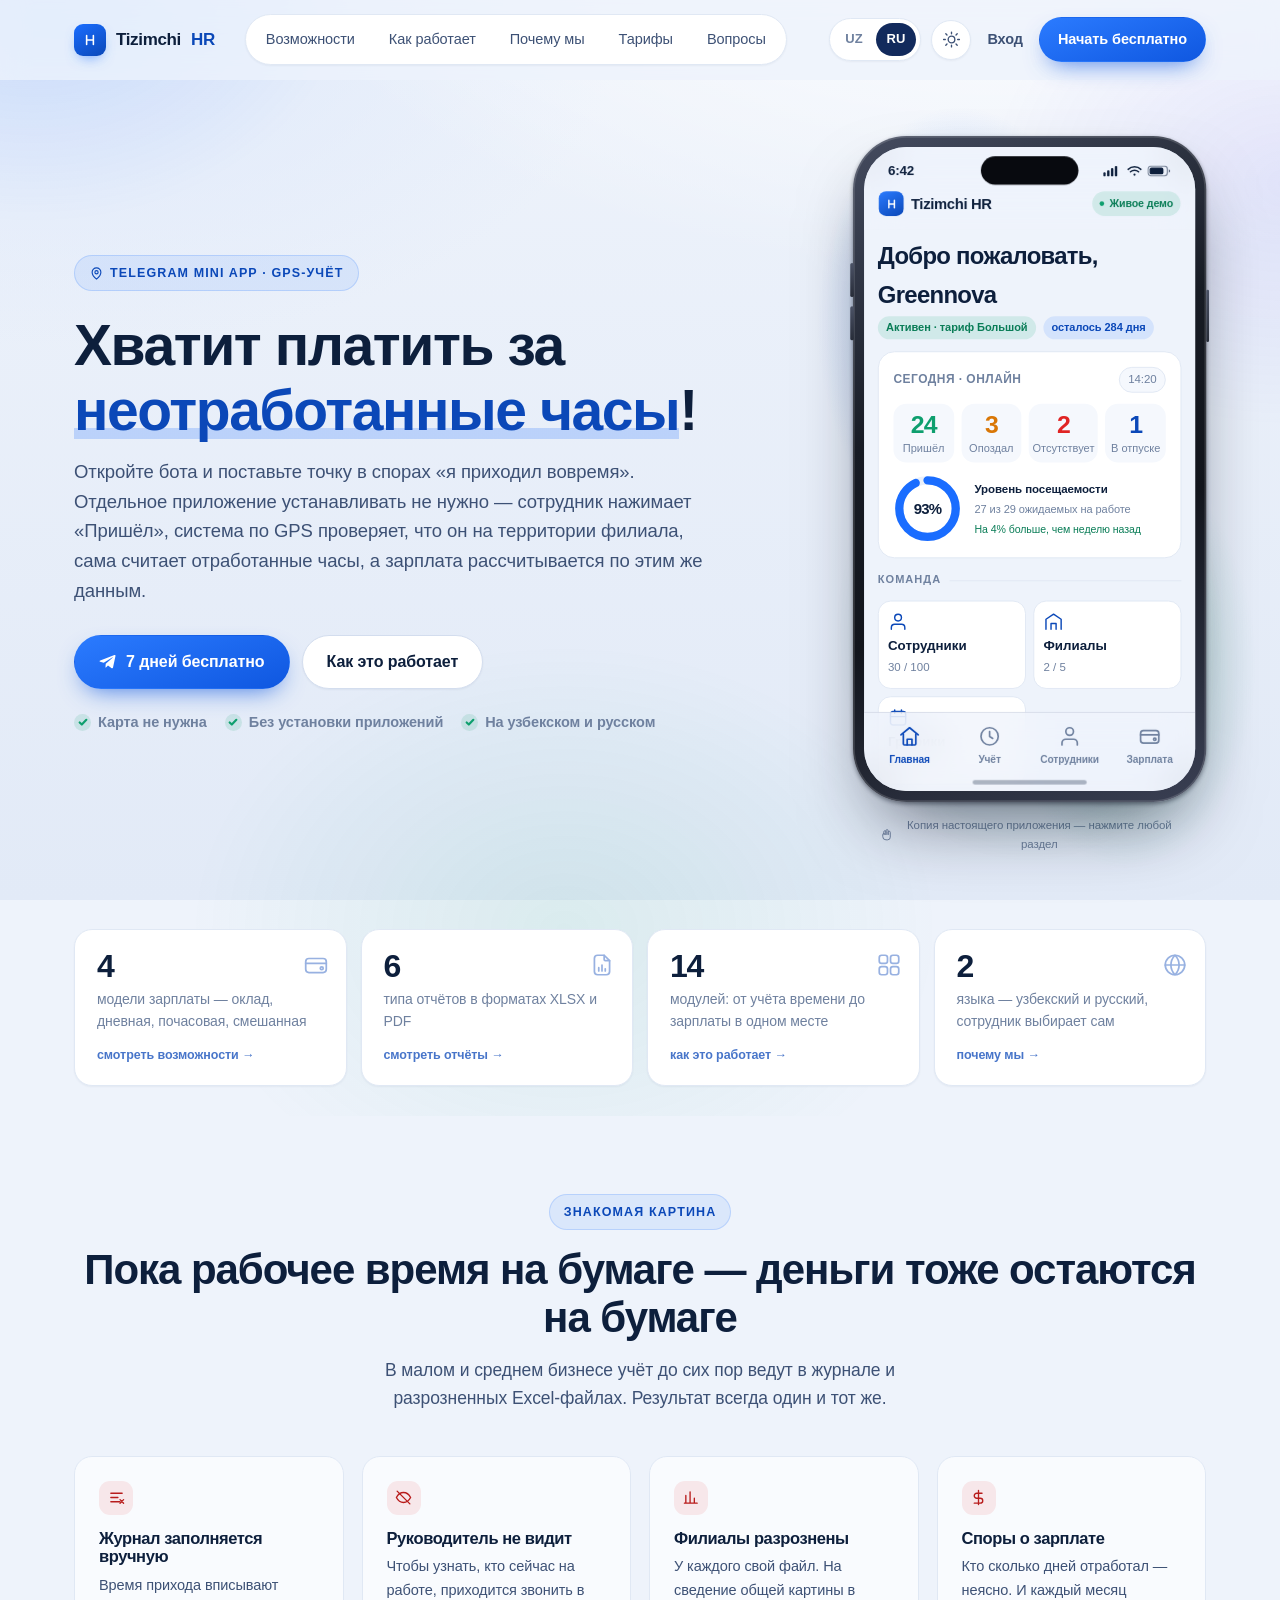
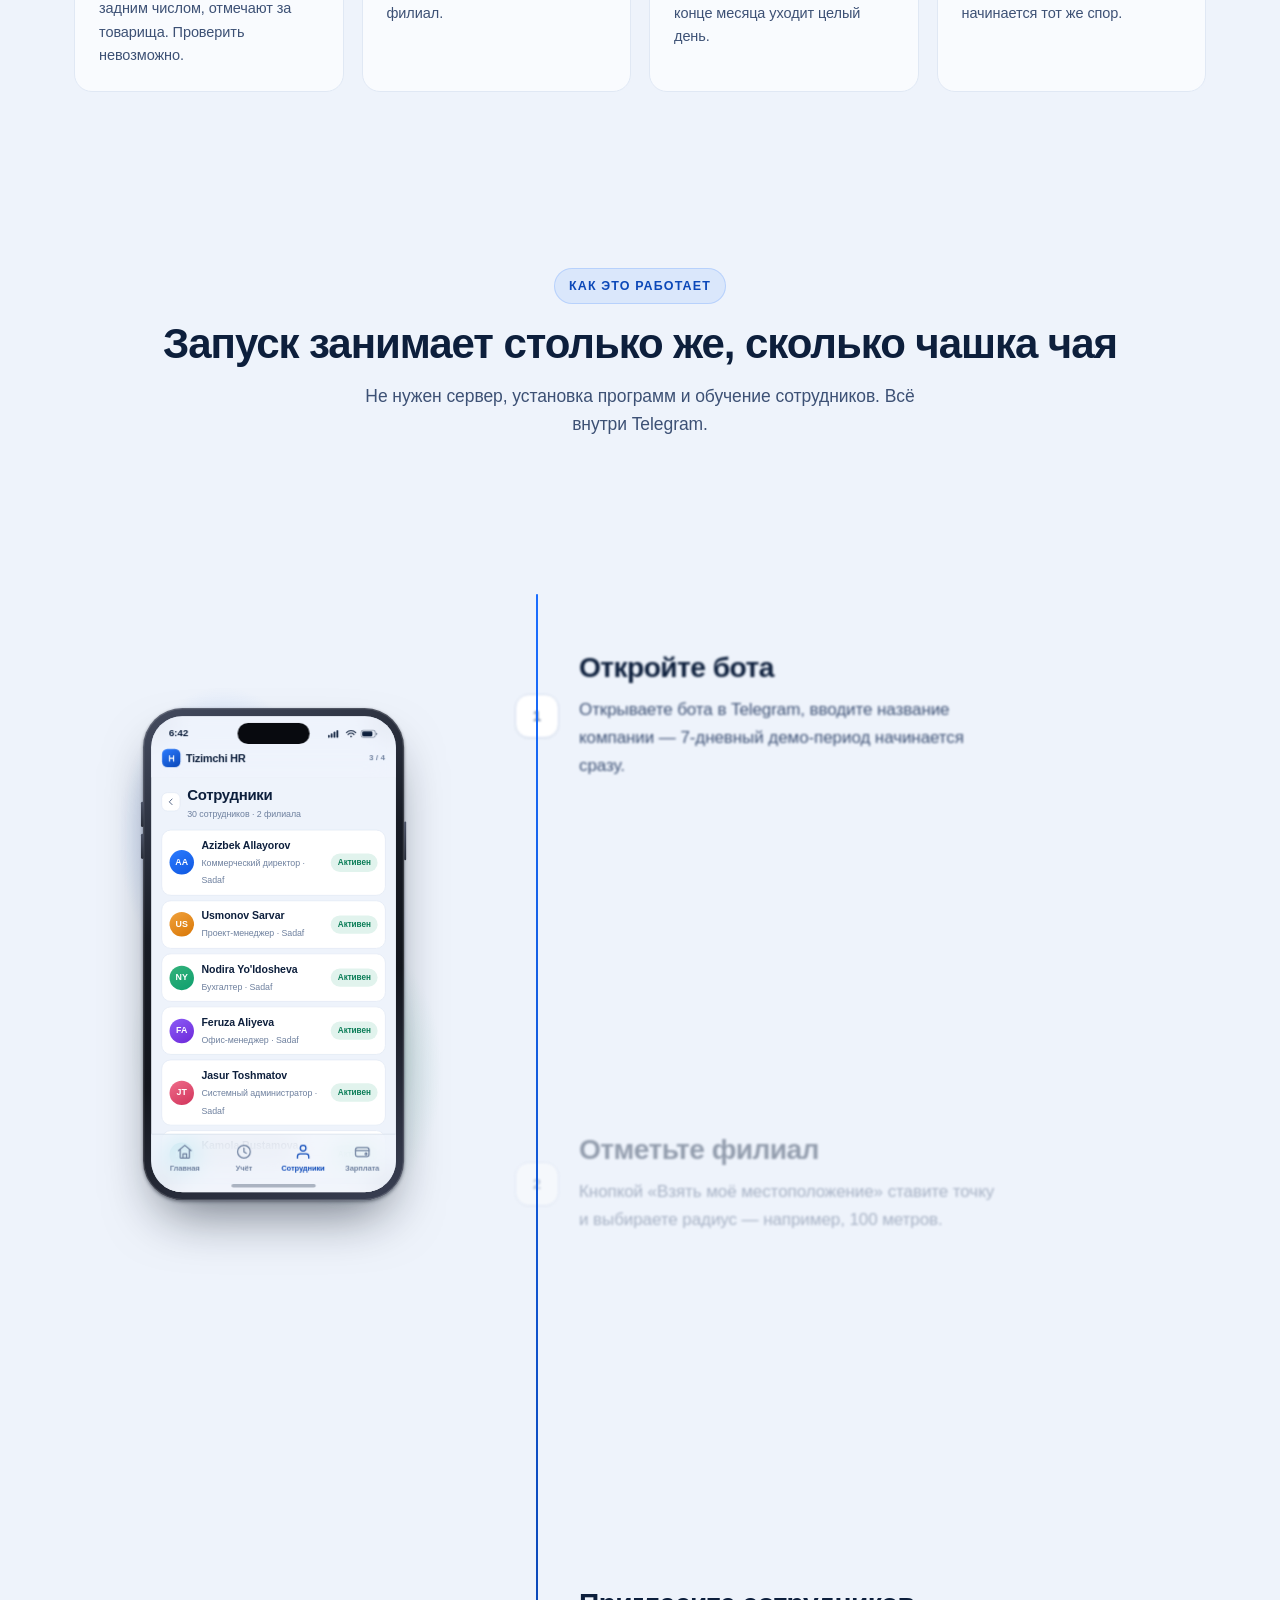
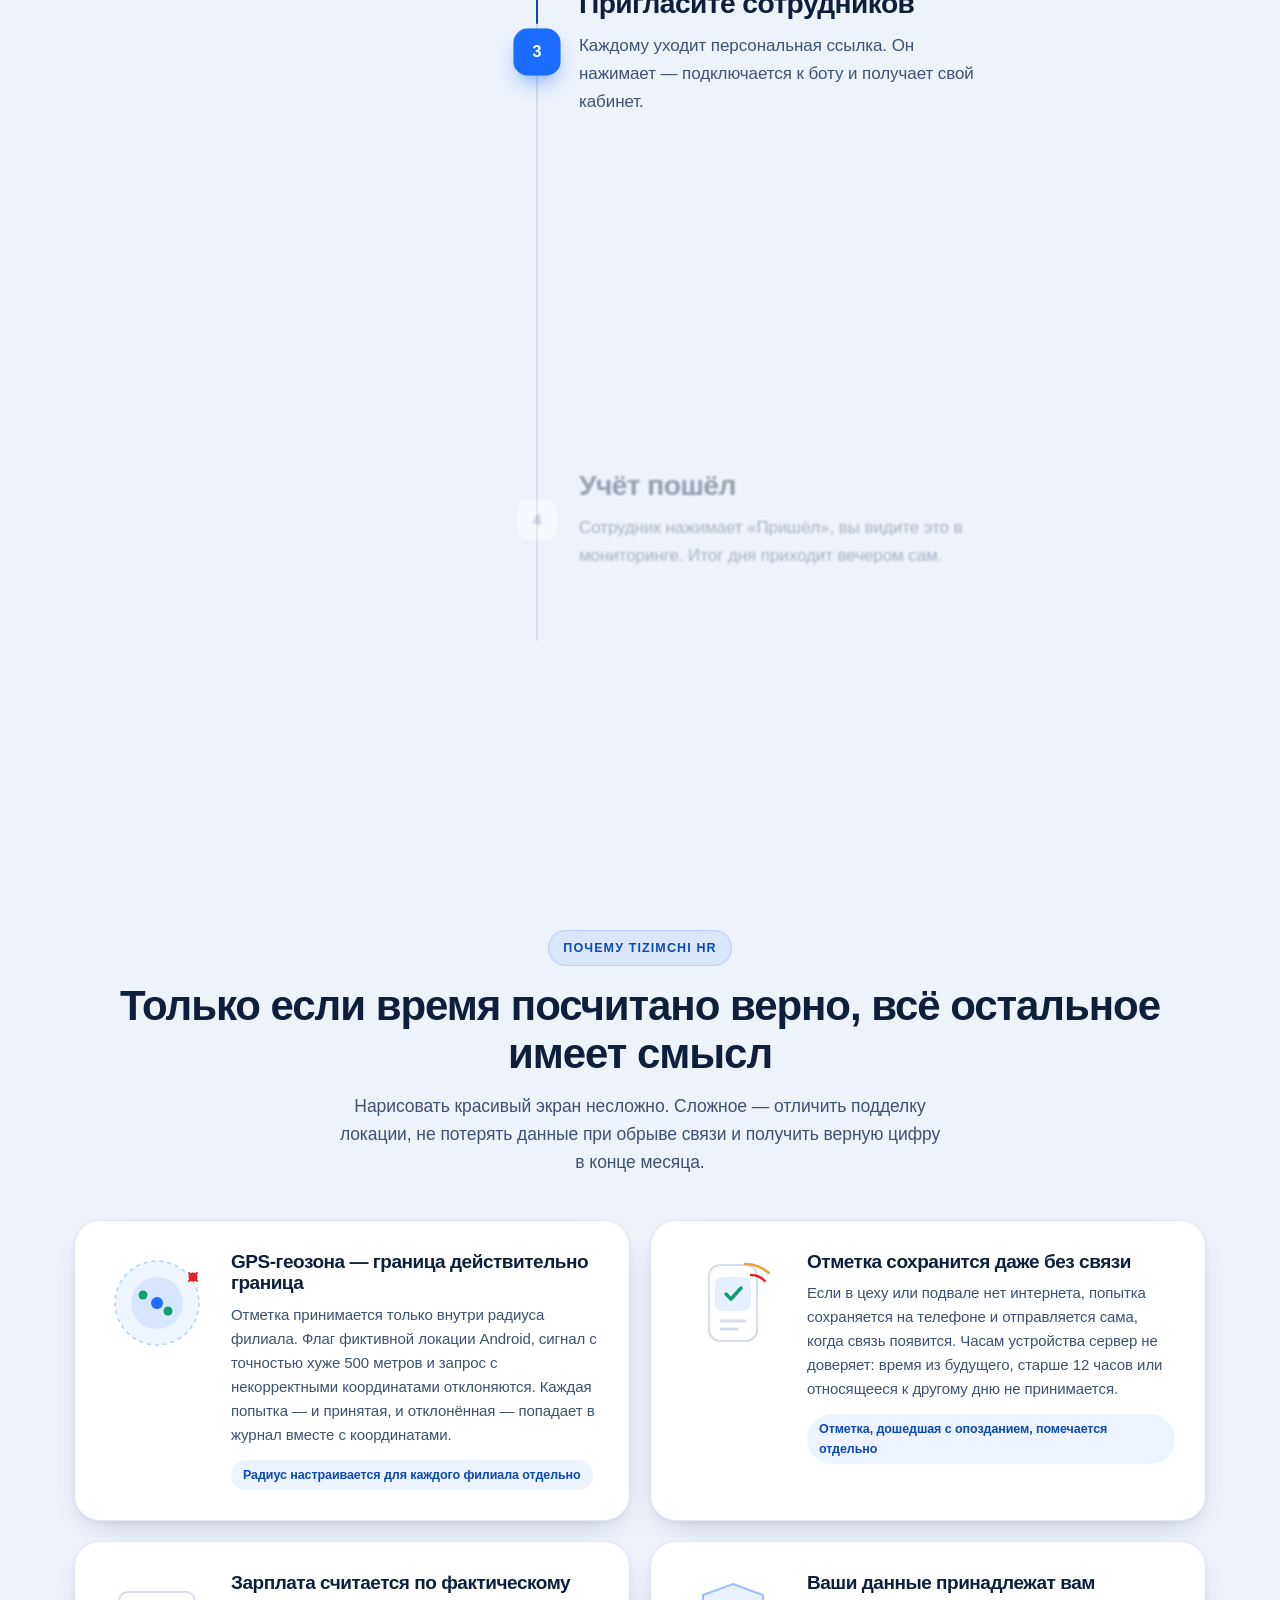
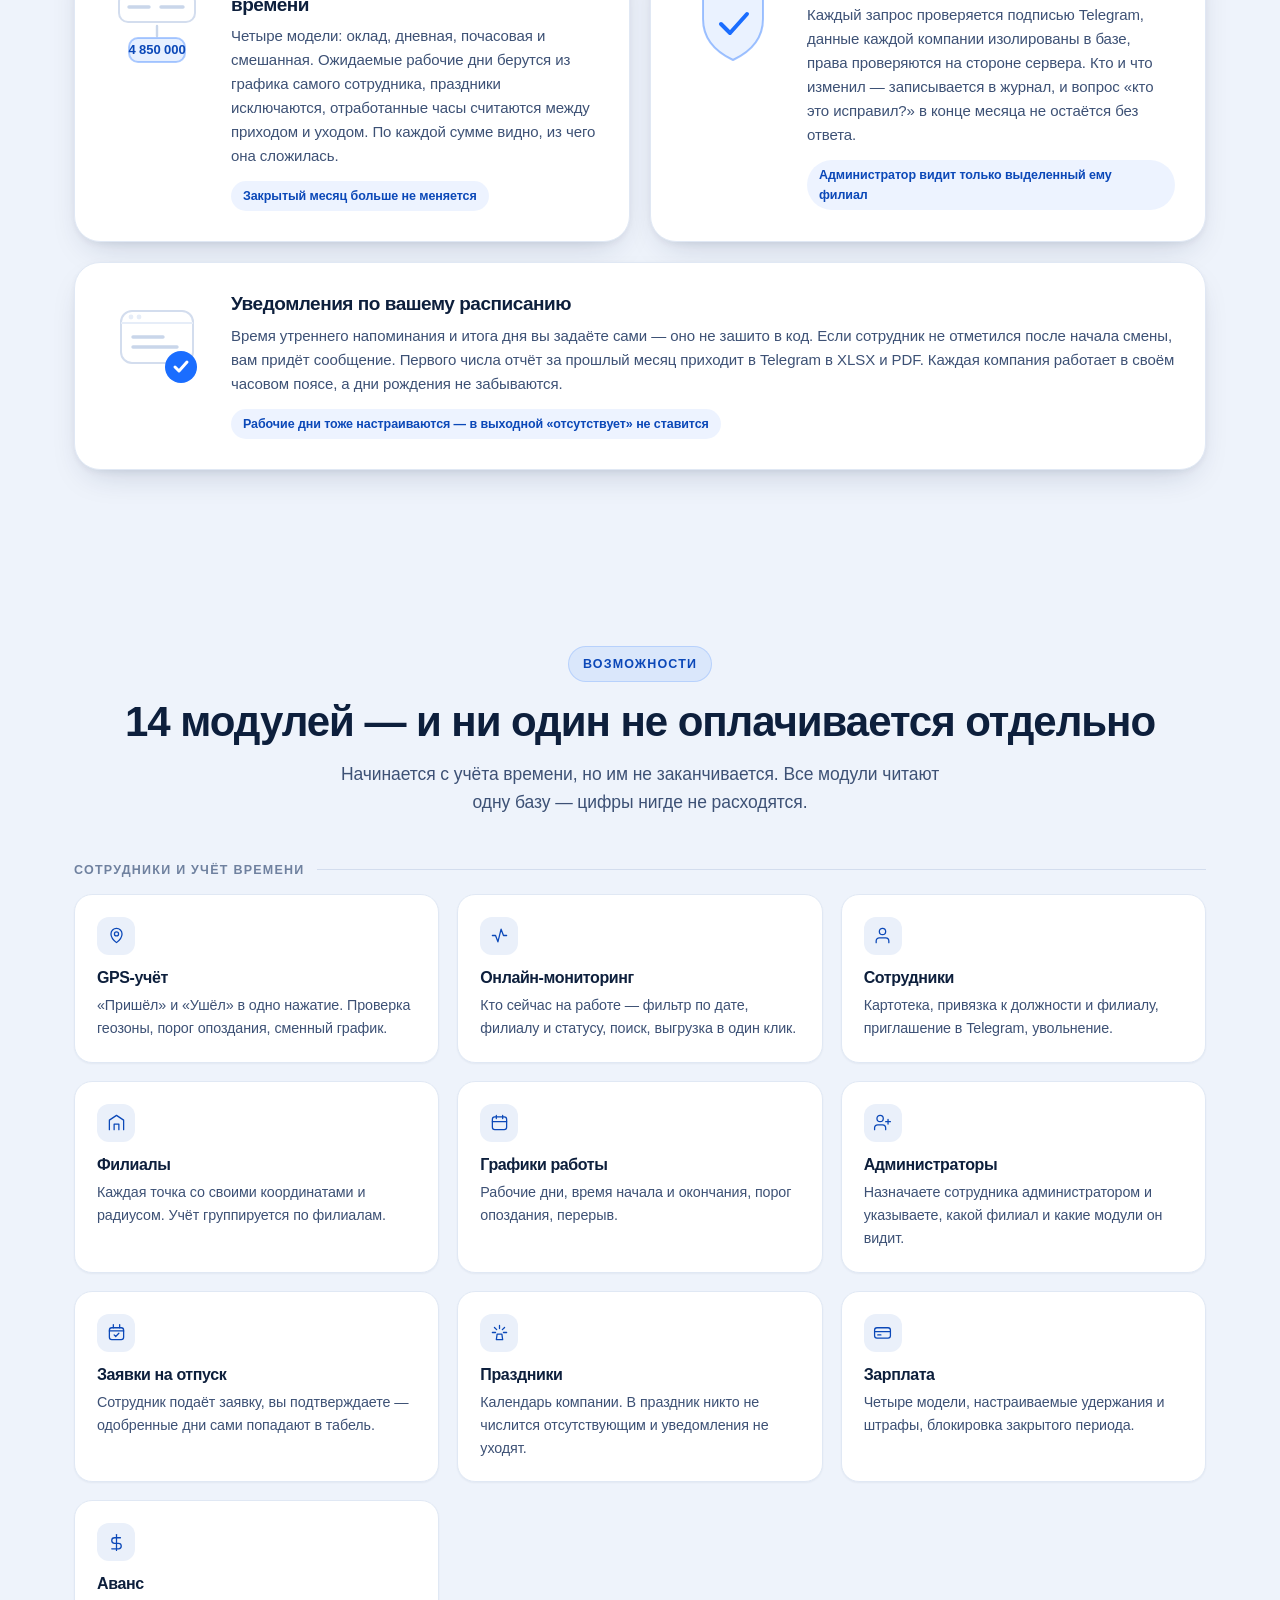
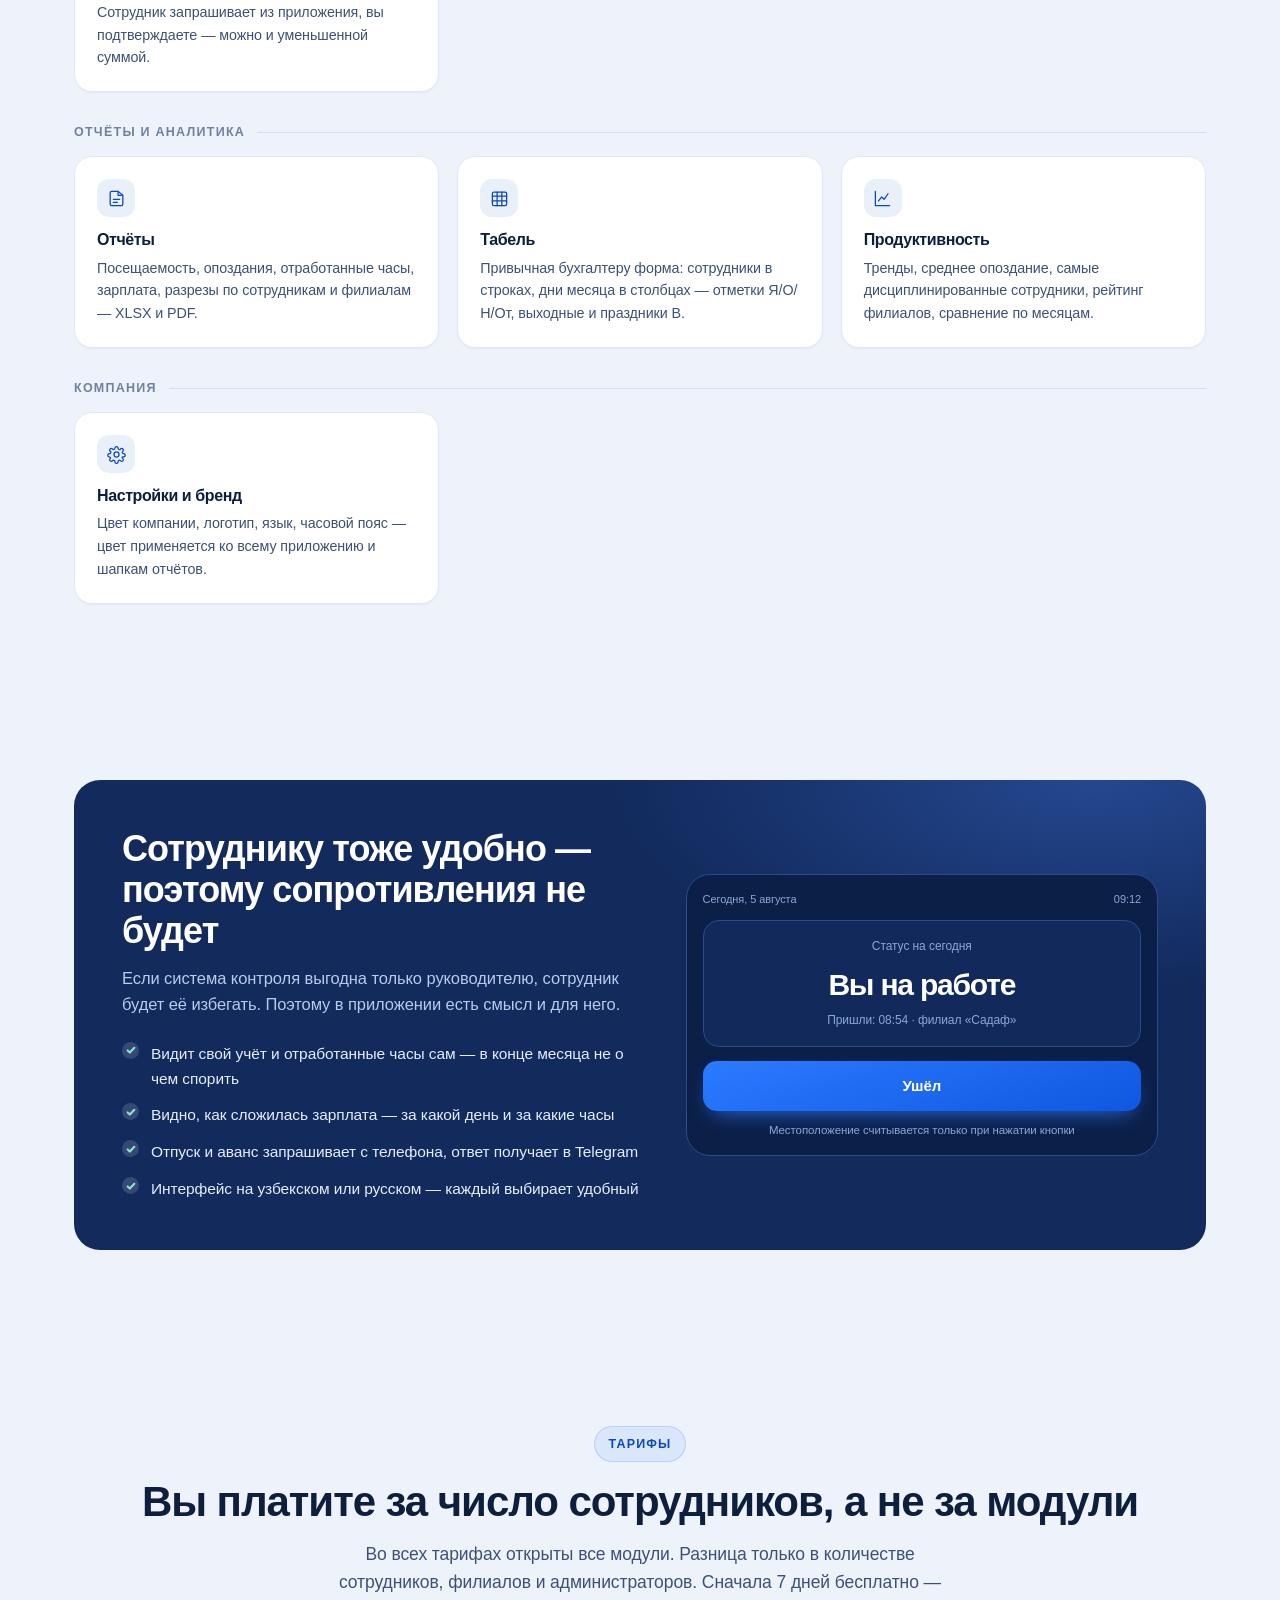
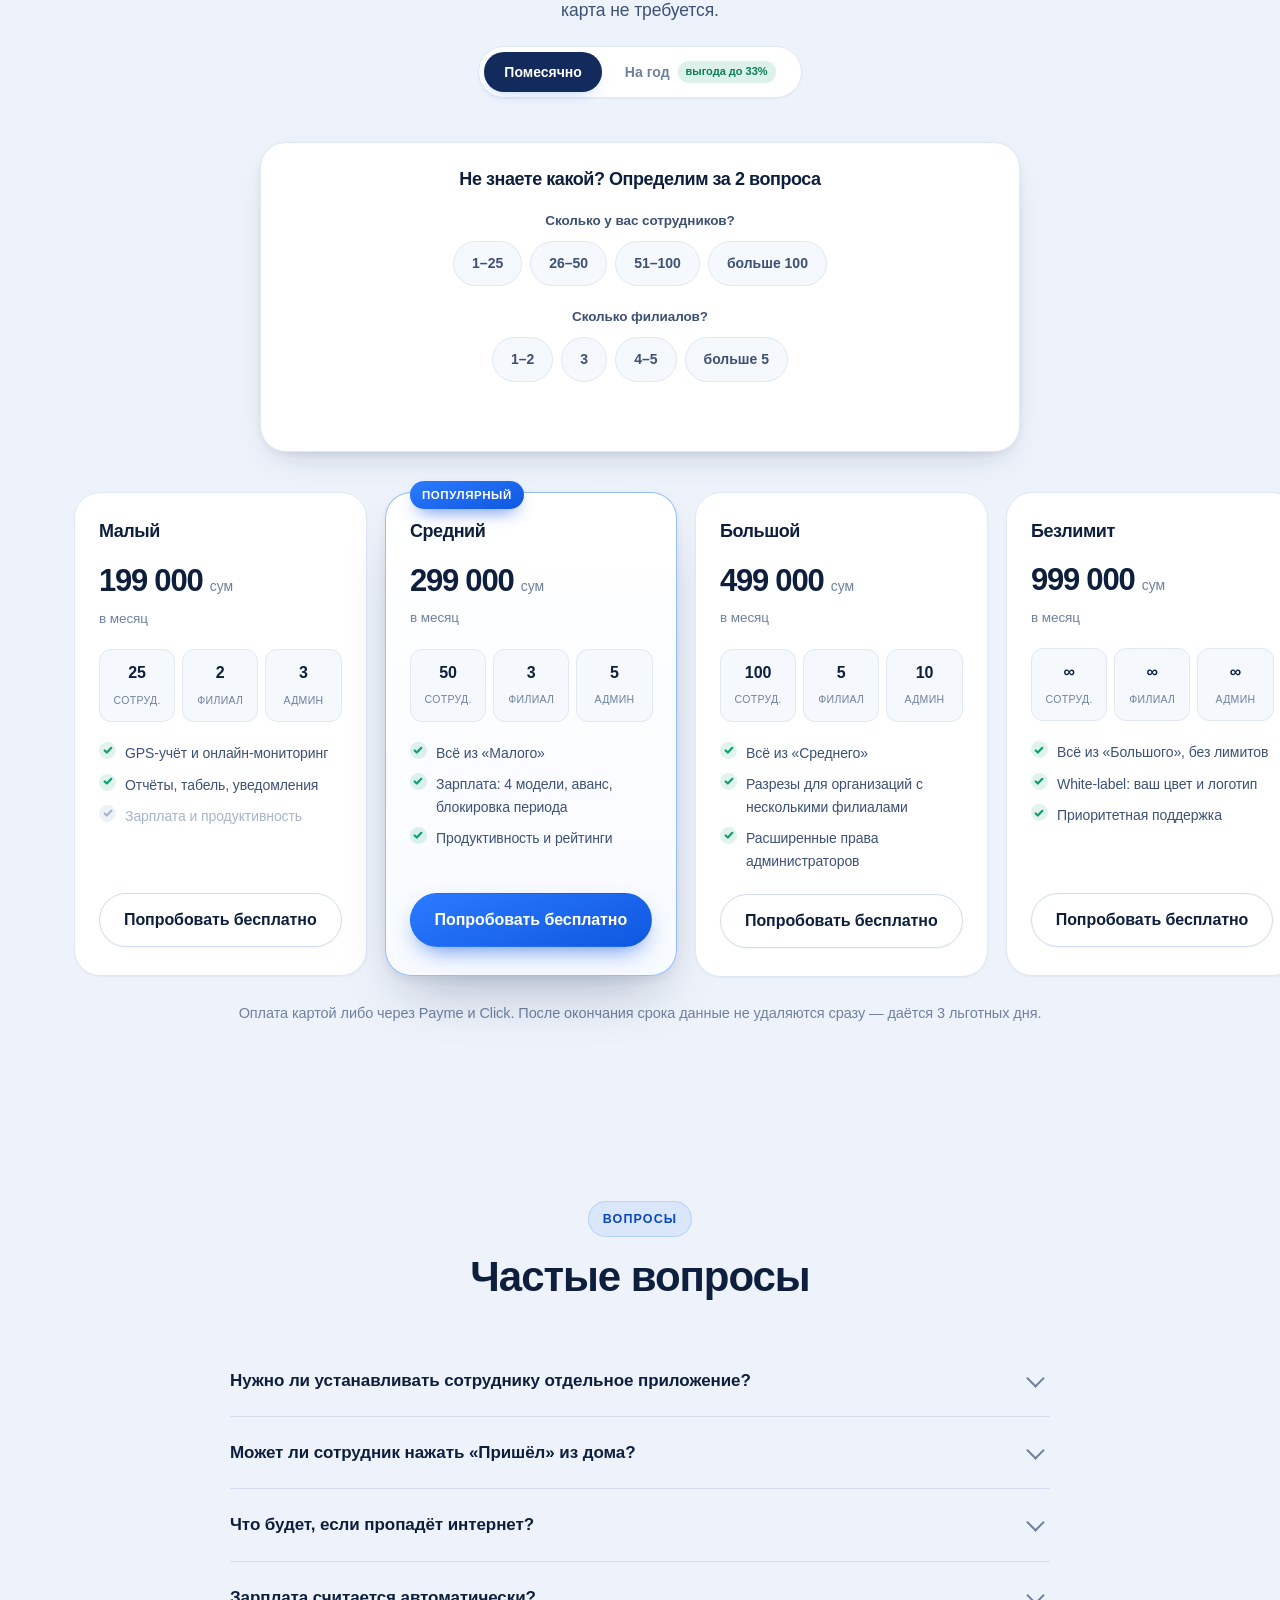
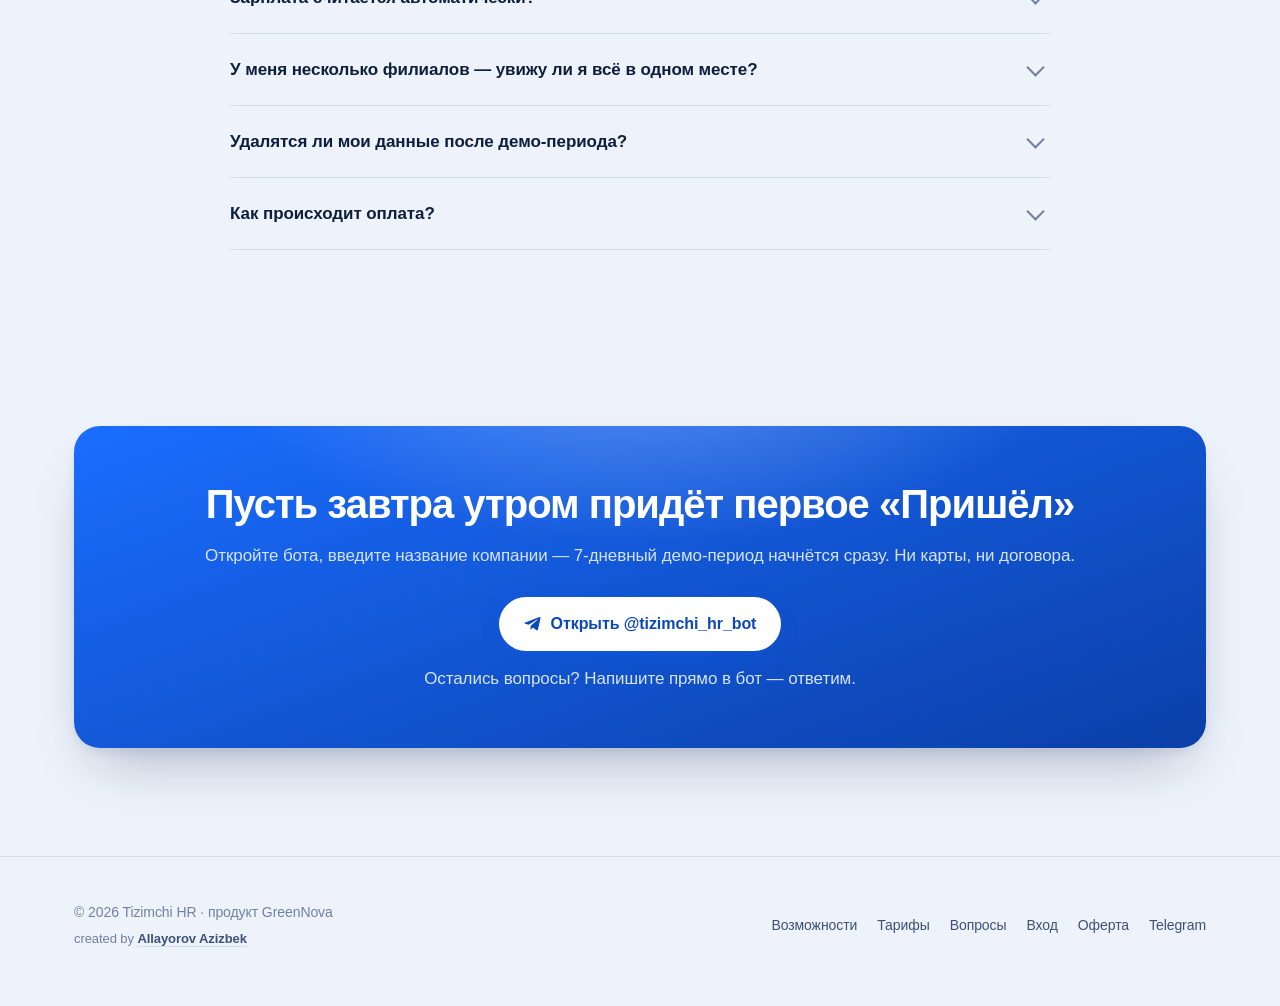
==== commit aa096c7b: "demo.js manziliga versiya belgisi — nginx uni endi bir yilga keshlaydi Fayl nomi o'zgarmagani uchun " ====
--- a/ru/index.html
+++ b/ru/index.html
@@ -2625,6 +2625,6 @@
 </script>
 <!-- Jonli demo — hero'dagi maketni ishlaydigan ilovaga aylantiradi.
      Alohida fayl: index.html allaqachon katta, demo esa mustaqil mantiq. -->
-<script src="/demo.js" defer></script>
+<script src="/demo.js?v=bf9d213bde" defer></script>
 </body>
 </html>
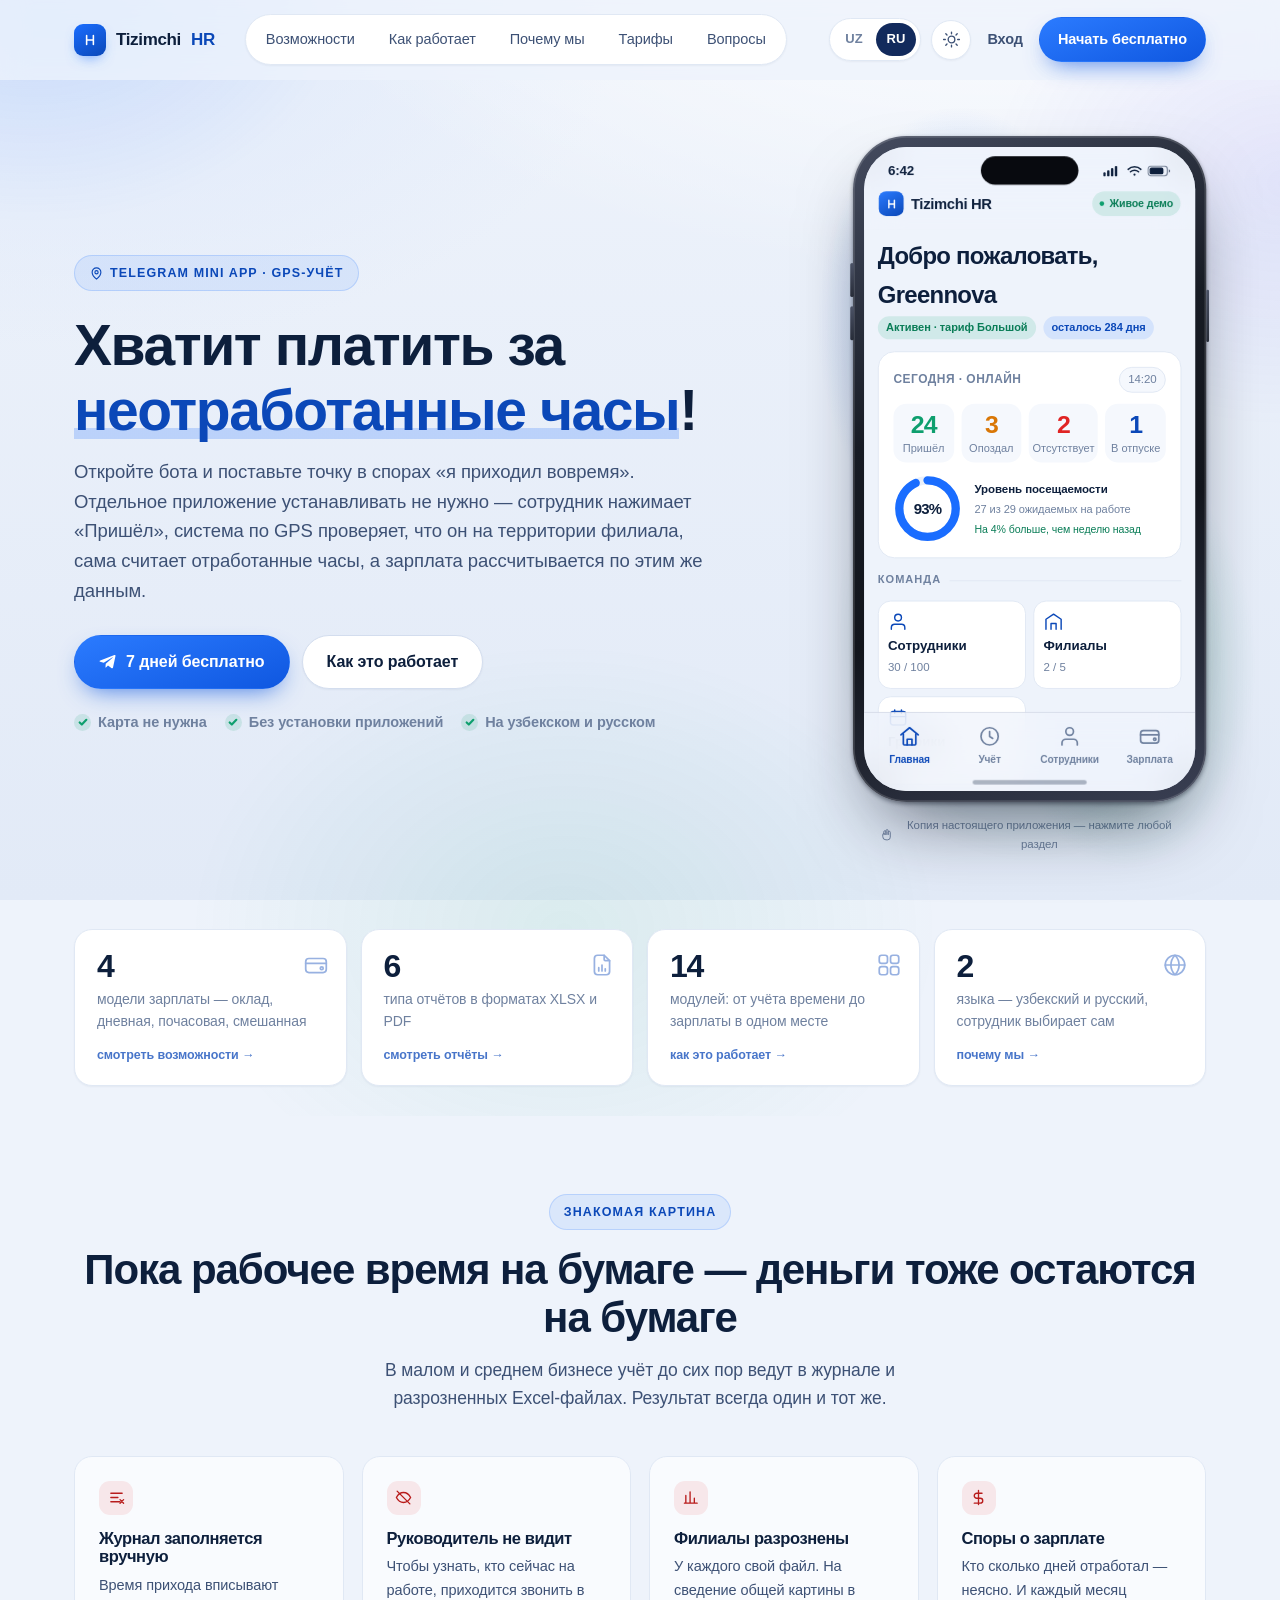
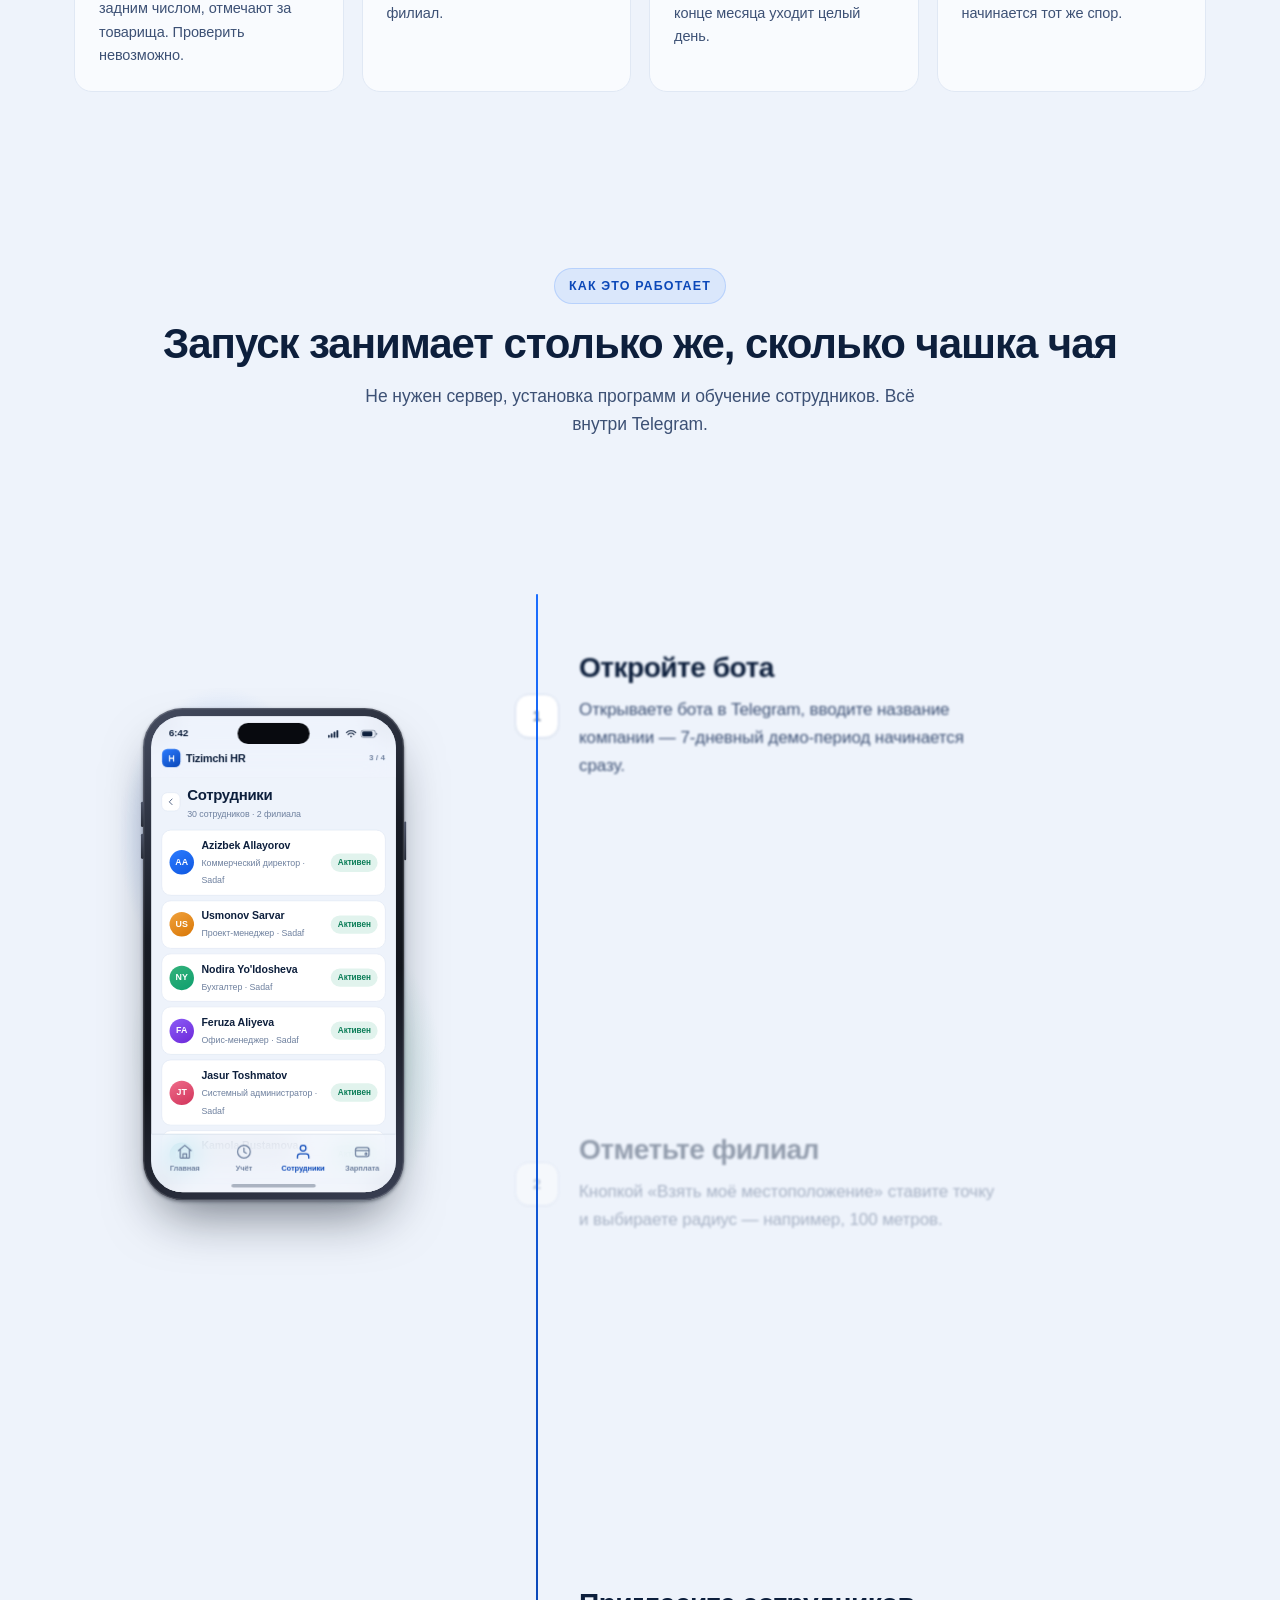
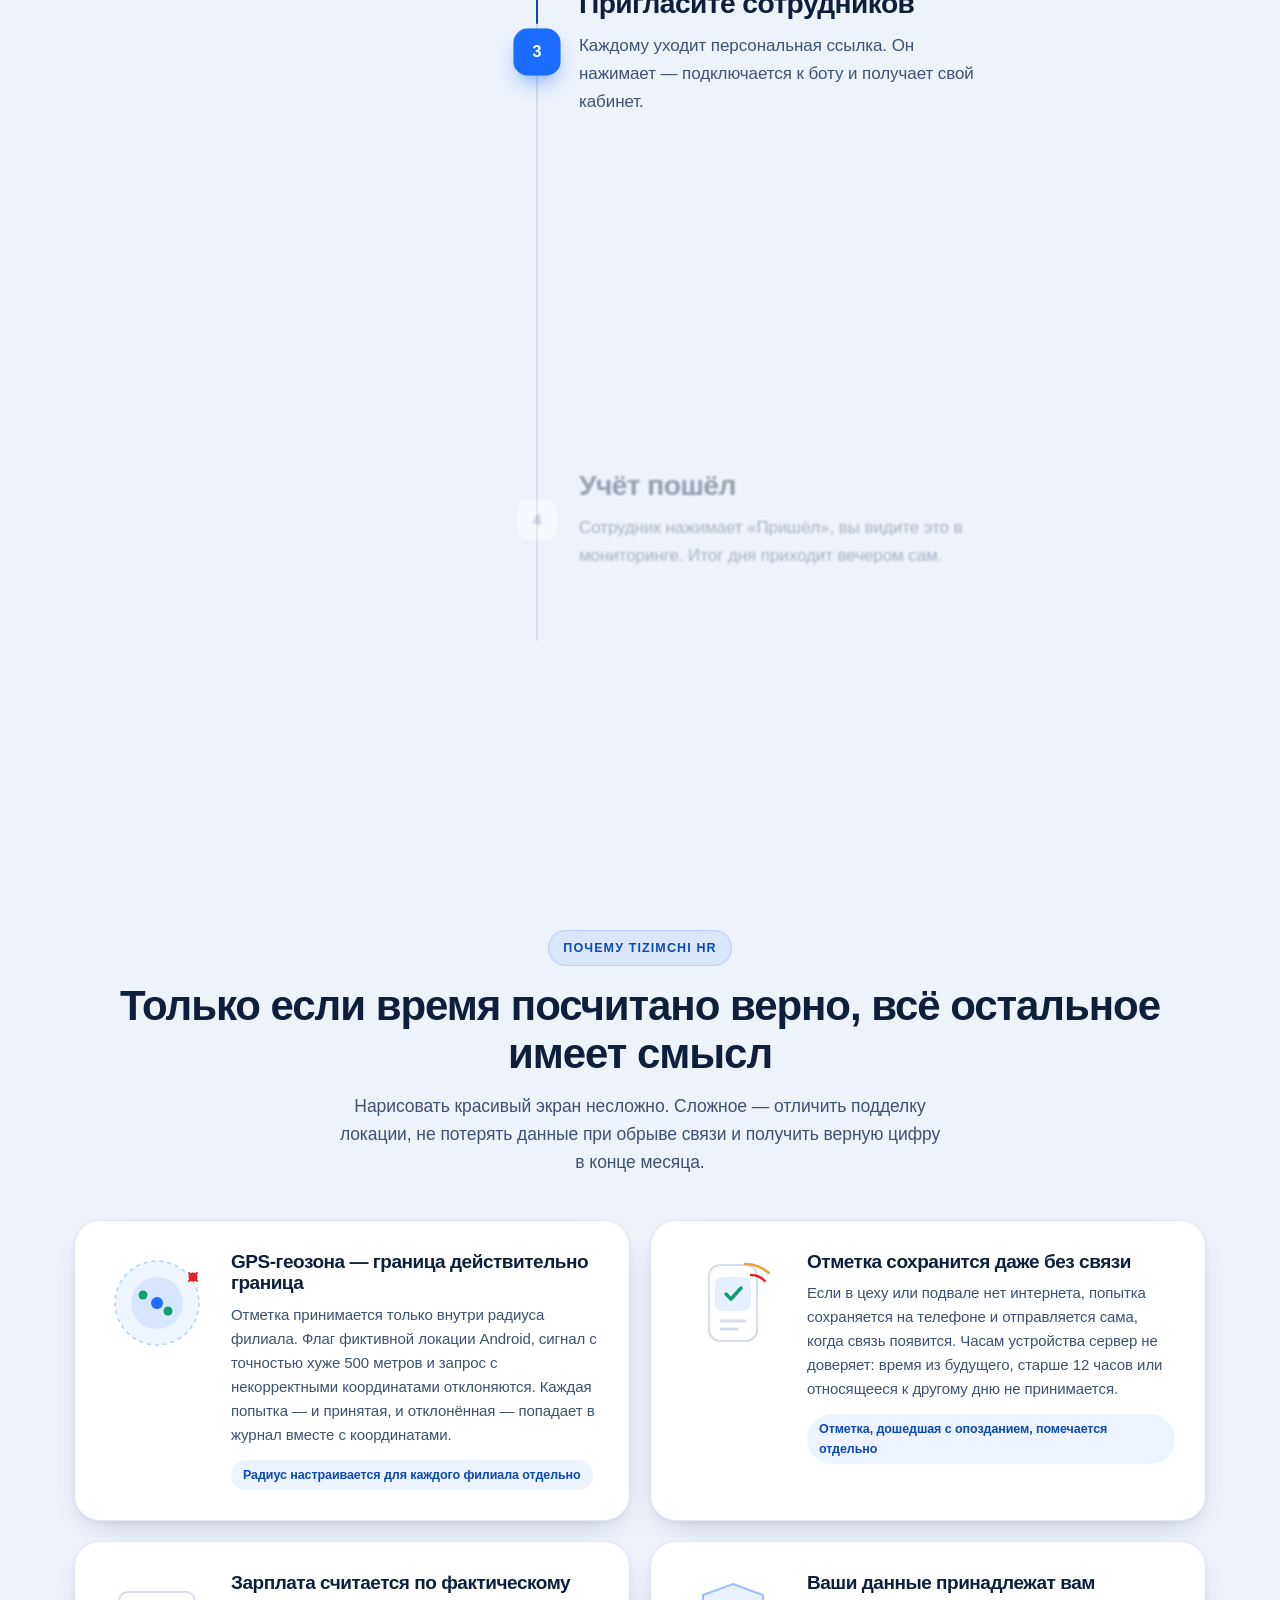
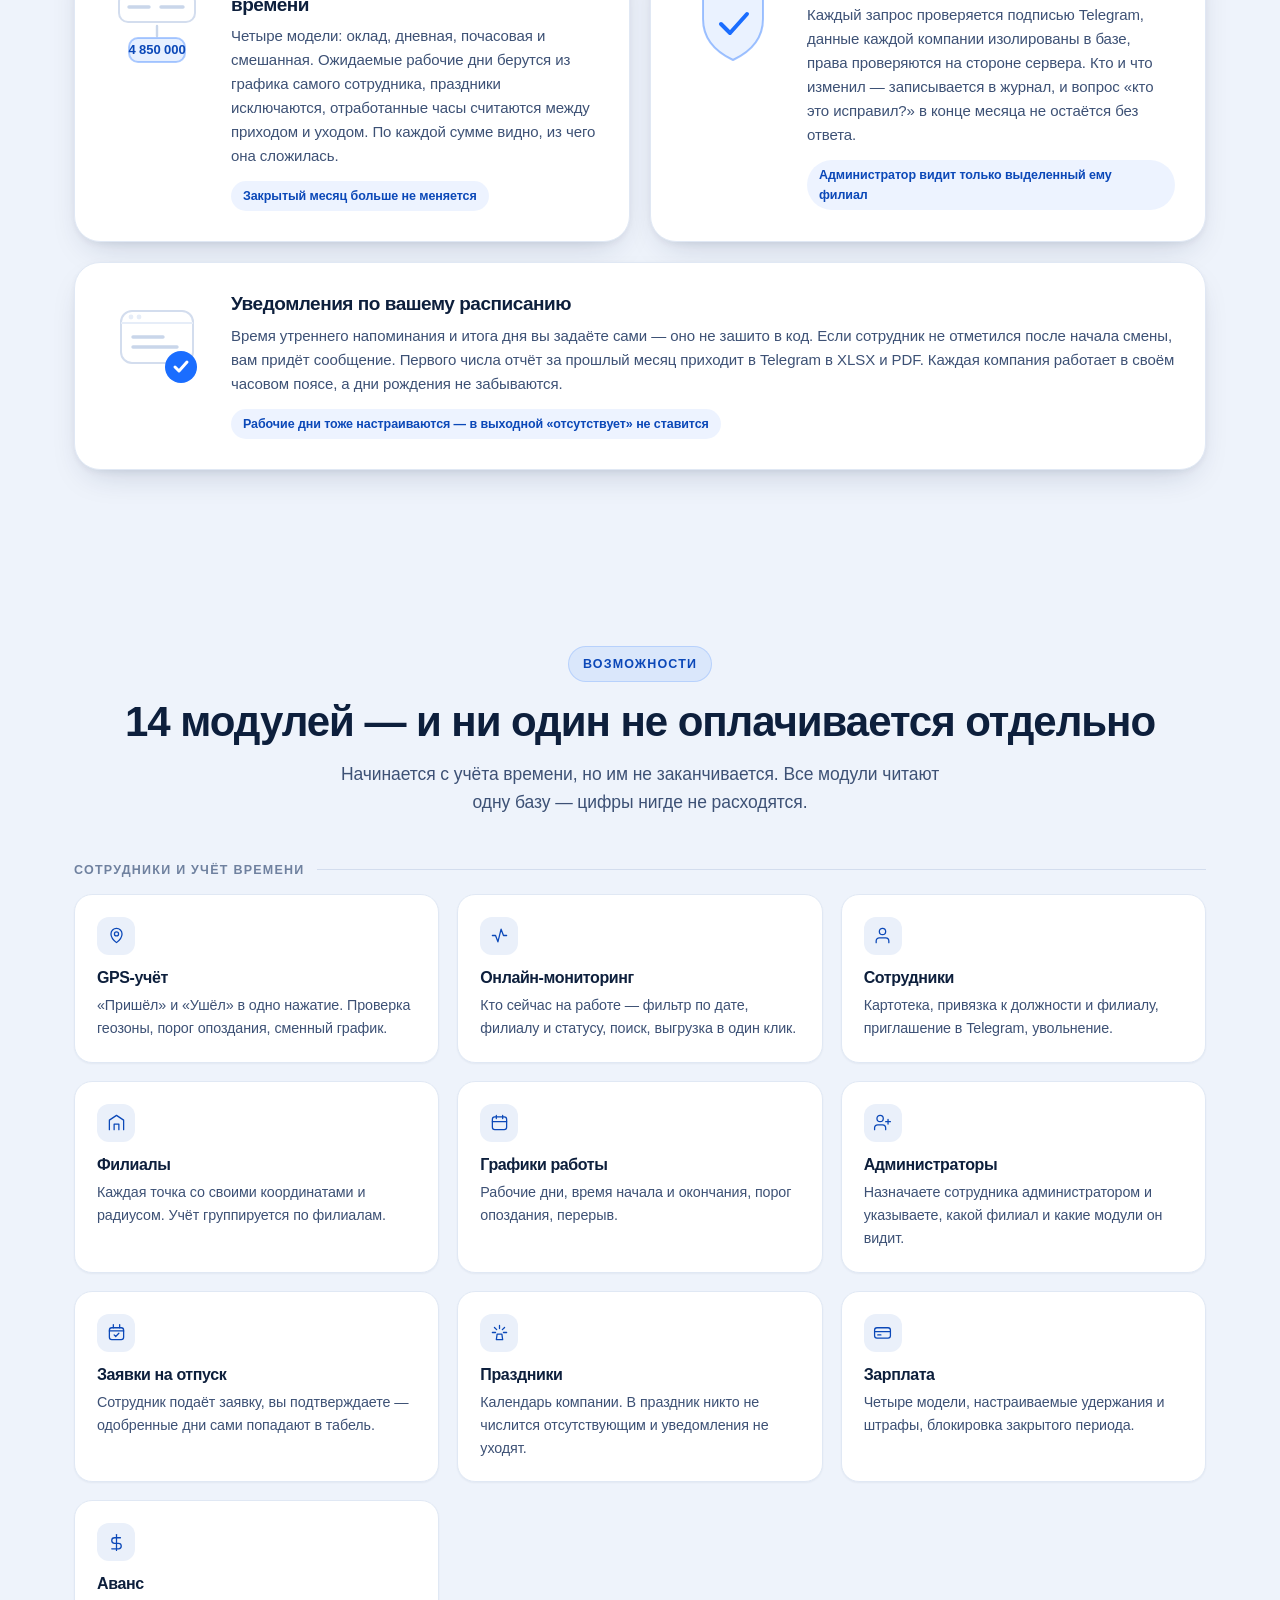
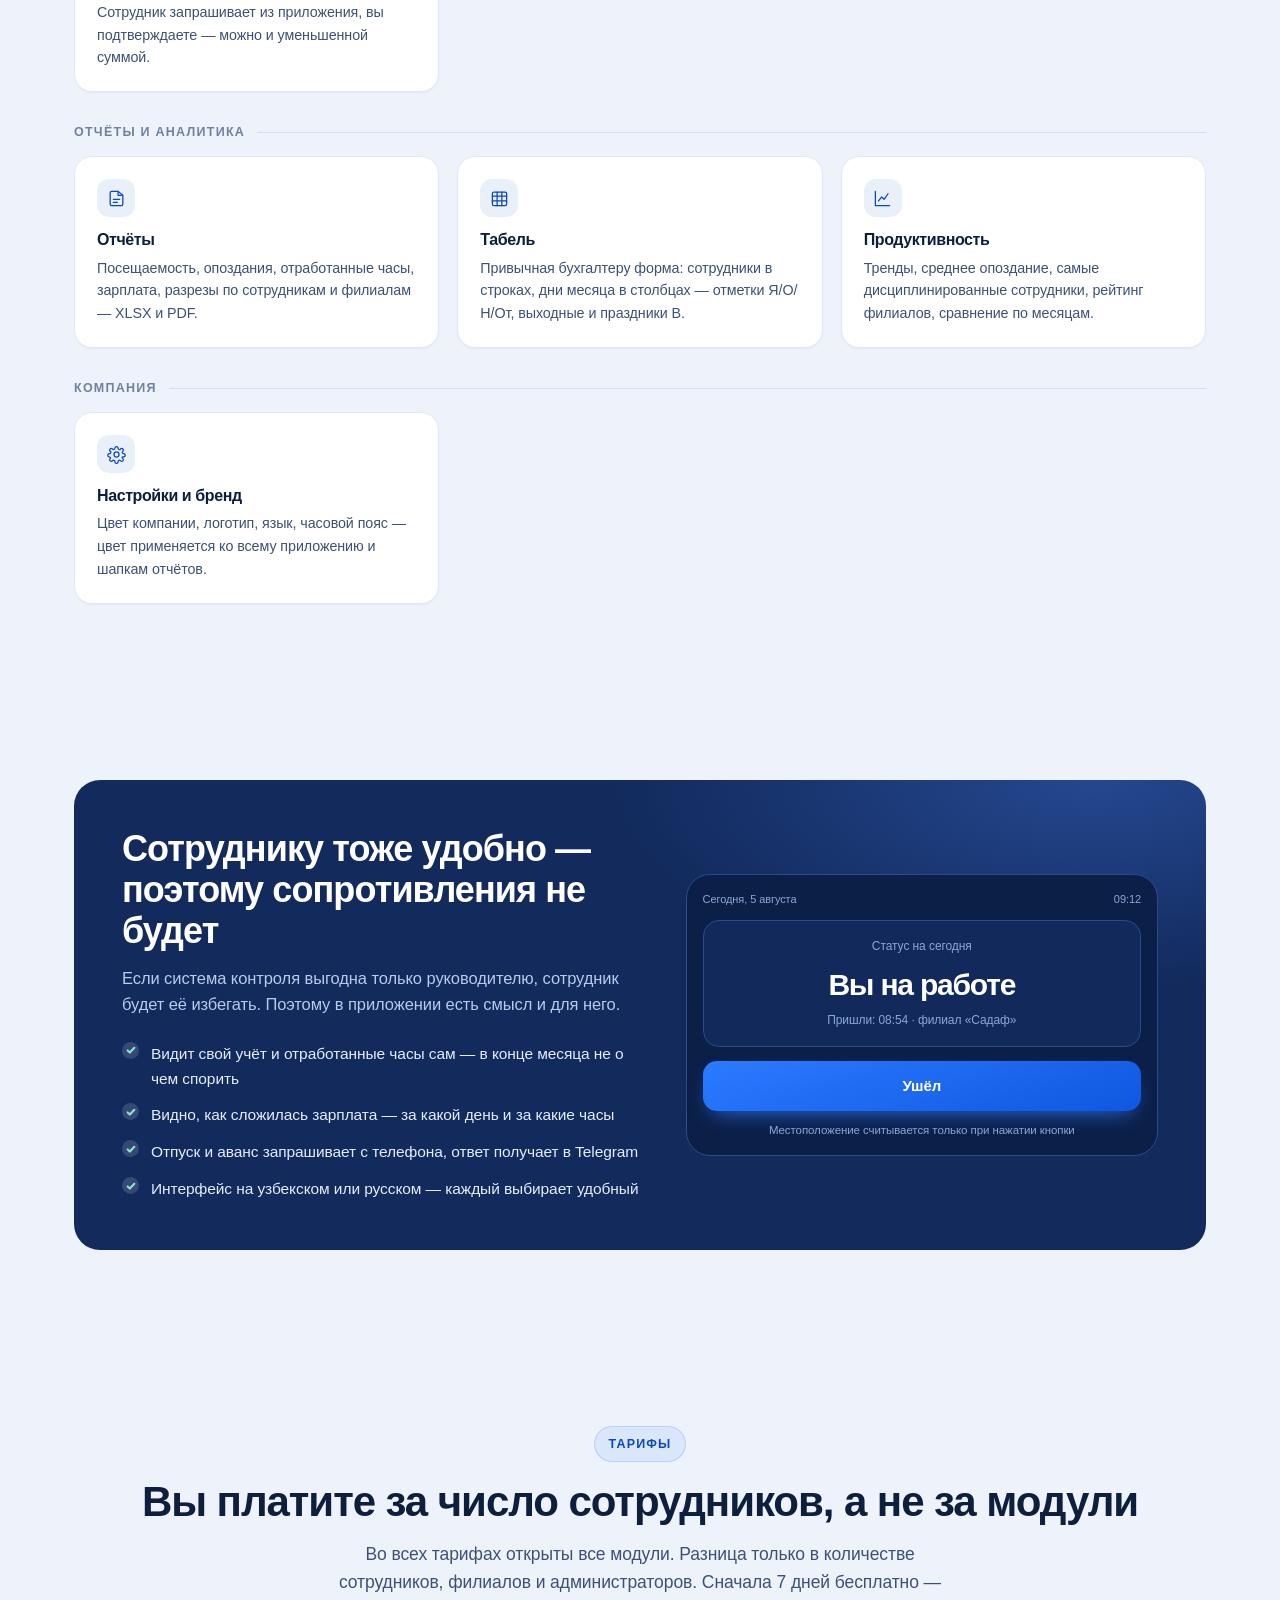
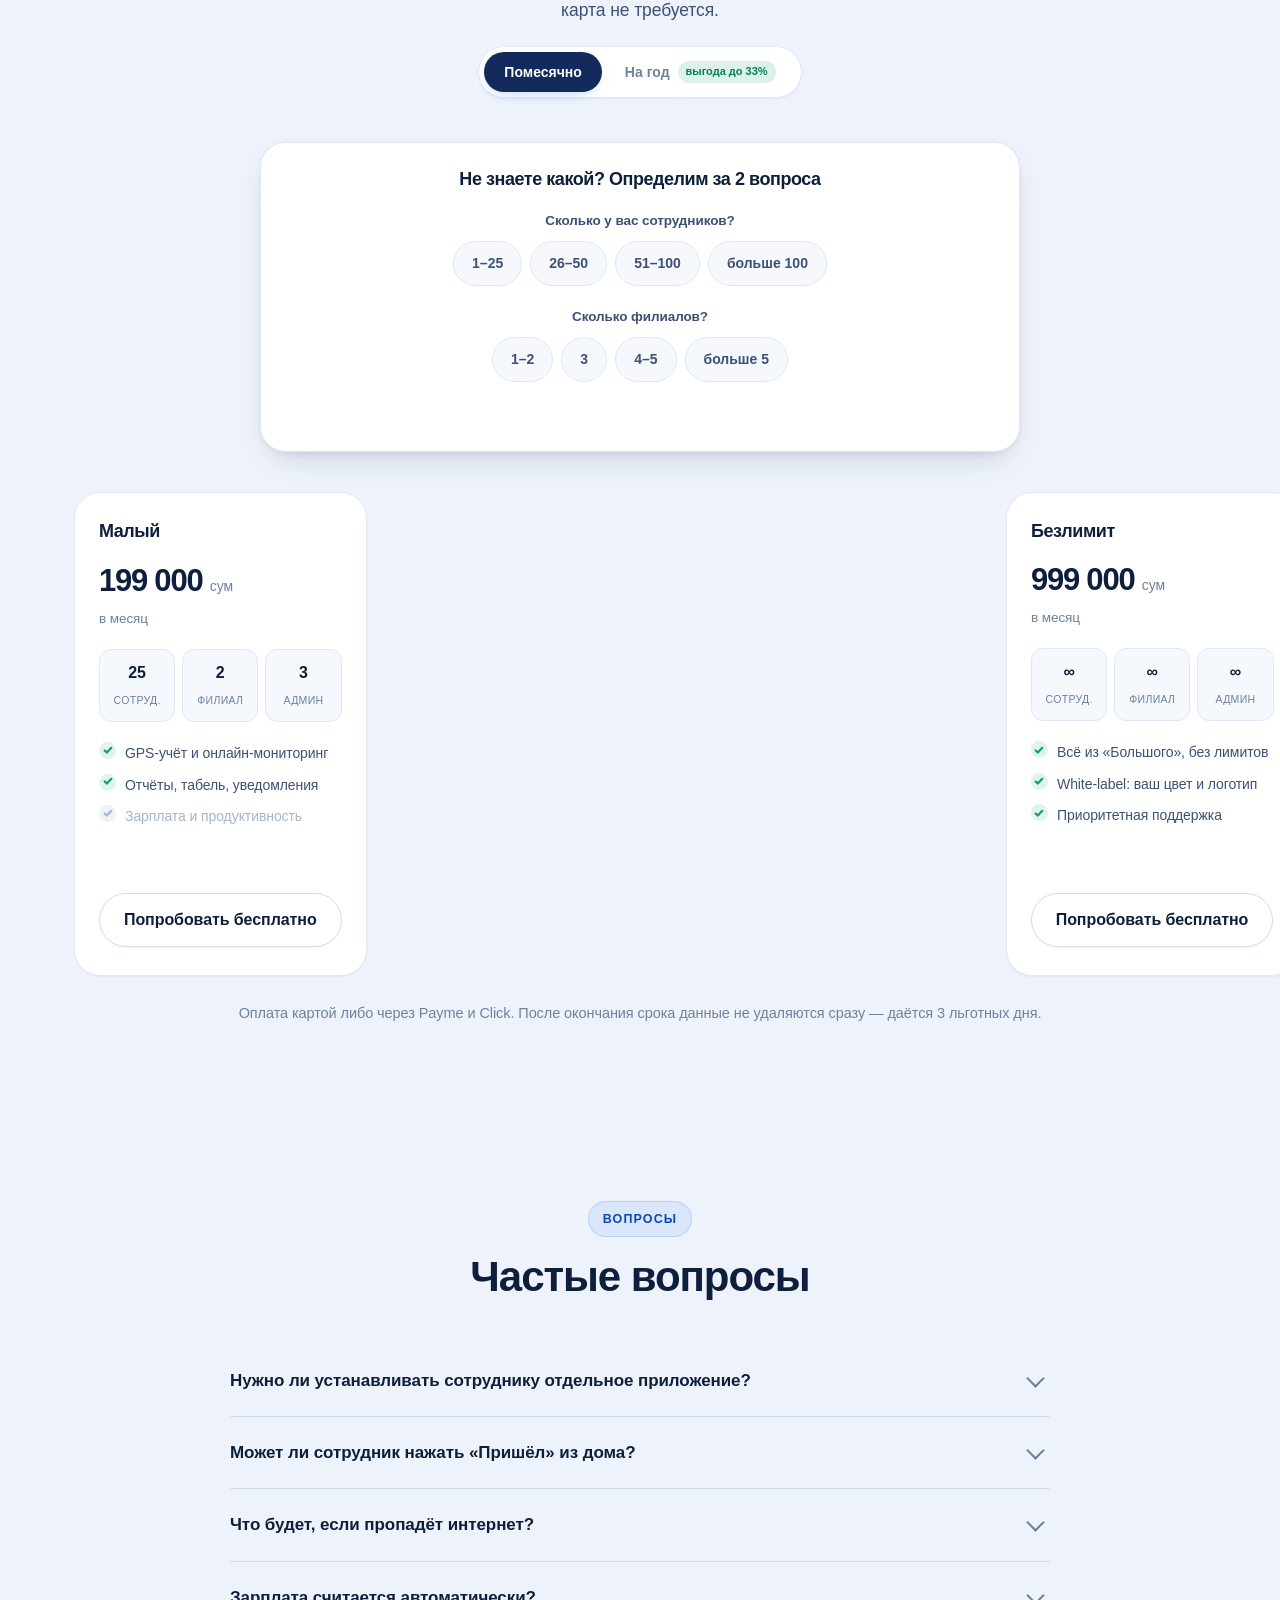
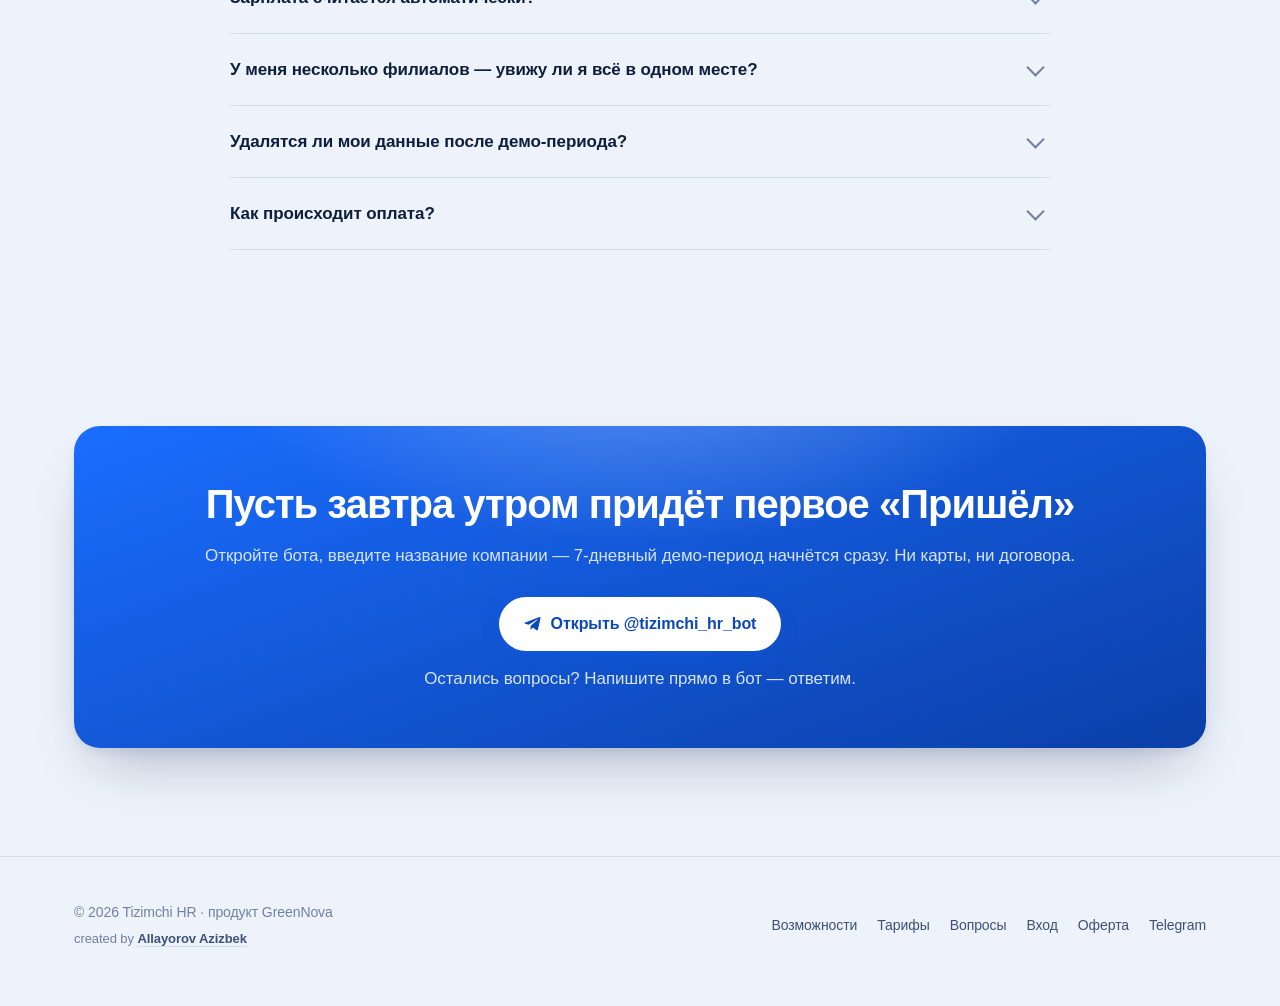
==== commit 665090ef: "Analitika: o'z serverimizdagi hisoblagich va CTA hodisalari Auditdagi eng katta bo'shliq — sayt umum" ====
--- a/ru/index.html
+++ b/ru/index.html
@@ -28,6 +28,13 @@
 <link rel="alternate" hreflang="ru" href="https://hrtizimchi.uz/ru/">
 <link rel="alternate" hreflang="x-default" href="https://hrtizimchi.uz/">
 <link rel="apple-touch-icon" href="/apple-touch-icon.png">
+<!-- Tashrif hisoblagichi — O'Z serverimizda (Umami). Cookie ishlatmaydi va
+     ma'lumot uchinchi tomonga chiqmaydi, shuning uchun ogohlantirish
+     banneri ham kerak emas. `data-domains` — lokal sinov va oldindan
+     ko'rish manzillari statistikani ifloslantirmasin. -->
+<script defer src="https://stat.greennova.uz/script.js"
+        data-website-id="f9f63292-e049-454f-b423-c97339bde083"
+        data-domains="hrtizimchi.uz,www.hrtizimchi.uz"></script>
 <link rel="icon" href="data:image/svg+xml,%3Csvg xmlns='http://www.w3.org/2000/svg' viewBox='0 0 32 32'%3E%3Crect width='32' height='32' rx='8' fill='%231a6dff'/%3E%3Cpath d='M10 9v14M22 9v14M10 16h12' stroke='white' stroke-width='2.6' stroke-linecap='round'/%3E%3C/svg%3E">
 
 <style>
@@ -1336,12 +1343,12 @@
         <svg class="sun" viewBox="0 0 24 24" aria-hidden="true"><circle cx="12" cy="12" r="4.2"/><path d="M12 2.6v2.2M12 19.2v2.2M4.2 12H2M22 12h-2.2M6.3 6.3 4.8 4.8M19.2 19.2l-1.5-1.5M17.7 6.3l1.5-1.5M4.8 19.2l1.5-1.5"/></svg>
         <svg class="moon" viewBox="0 0 24 24" aria-hidden="true"><path d="M20.5 14.6A8.6 8.6 0 0 1 9.4 3.5a8.6 8.6 0 1 0 11.1 11.1Z"/></svg>
       </button>
-      <a class="btn btn-s btn-sm nav-consult" href="https://t.me/azizbekallayorov?text=Men%20sizga%20hr-bot%20bo%27yicha%20yozyapman" target="_blank" rel="noopener" data-i18n="nav.help">Консультация</a>
+      <a data-umami-event="maslahat-nav" class="btn btn-s btn-sm nav-consult" href="https://t.me/azizbekallayorov?text=Men%20sizga%20hr-bot%20bo%27yicha%20yozyapman" target="_blank" rel="noopener" data-i18n="nav.help">Консультация</a>
       <!-- Mavjud mijoz uchun. Ataylab «Bepul boshlash» dan oldin va
            ko'rinishi bo'yicha soddaroq: yangi mijoz uchun asosiy amal
            baribir ro'yxatdan o'tish. -->
-      <a class="nav-login" href="/panel/kirish" data-i18n="nav.login">Вход</a>
-      <a class="btn btn-p btn-sm" href="https://t.me/tizimchi_hr_bot" data-i18n="nav.cta">Начать бесплатно</a>
+      <a data-umami-event="kirish-nav" class="nav-login" href="/panel/kirish" data-i18n="nav.login">Вход</a>
+      <a data-umami-event="bot-nav" class="btn btn-p btn-sm" href="https://t.me/tizimchi_hr_bot" data-i18n="nav.cta">Начать бесплатно</a>
     </div>
   </div>
 </header>
@@ -1365,7 +1372,7 @@
       <h1><span data-i18n="h.t1">Хватит платить за</span> <em data-i18n="h.t2">неотработанные часы</em><span data-i18n="h.t3">!</span></h1>
       <p class="lede" data-i18n="h.sub">Откройте бота и поставьте точку в спорах «я приходил вовремя». Отдельное приложение устанавливать не нужно — сотрудник нажимает «Пришёл», система по GPS проверяет, что он на территории филиала, сама считает отработанные часы, а зарплата рассчитывается по этим же данным.</p>
       <div class="hero-cta">
-        <a class="btn btn-p" href="https://t.me/tizimchi_hr_bot">
+        <a data-umami-event="bot-hero" class="btn btn-p" href="https://t.me/tizimchi_hr_bot">
           <svg width="18" height="18" viewBox="0 0 24 24" fill="currentColor" aria-hidden="true"><path d="M21.9 4.3 18.7 19.4c-.2 1.1-.9 1.3-1.8.8l-4.9-3.6-2.4 2.3c-.3.3-.5.5-1 .5l.4-5 9.1-8.2c.4-.4-.1-.6-.6-.2L6.3 13.1 1.5 11.6c-1-.3-1-1 .2-1.5L20.6 2.8c.9-.3 1.6.2 1.3 1.5z"/></svg>
           <span data-i18n="h.cta1">7 дней бесплатно</span>
         </a>
@@ -1763,7 +1770,7 @@
       <div class="res" id="picker-res" aria-live="polite">
         <div class="name" id="picker-name"></div>
         <p class="why" id="picker-why"></p>
-        <a class="btn btn-p btn-sm" href="https://t.me/tizimchi_hr_bot" data-i18n="pk.cta">Попробовать этот тариф 7 дней бесплатно</a>
+        <a data-umami-event="bot-tanlagich" class="btn btn-p btn-sm" href="https://t.me/tizimchi_hr_bot" data-i18n="pk.cta">Попробовать этот тариф 7 дней бесплатно</a>
       </div>
     </div>
 
@@ -1783,7 +1790,7 @@
           <li><i class="tick"><svg viewBox="0 0 12 12"><path d="M2 6.5 4.6 9 10 3.4"/></svg></i><span data-i18n="pr.f2">Отчёты, табель, уведомления</span></li>
           <li class="off"><i class="tick"><svg viewBox="0 0 12 12"><path d="M2 6.5 4.6 9 10 3.4"/></svg></i><span data-i18n="pr.f3">Зарплата и продуктивность</span></li>
         </ul>
-        <a class="btn btn-s" href="https://t.me/tizimchi_hr_bot" data-i18n="pr.cta">Попробовать бесплатно</a>
+        <a data-umami-event="bot-tarif-kichik" class="btn btn-s" href="https://t.me/tizimchi_hr_bot" data-i18n="pr.cta">Попробовать бесплатно</a>
       </div>
 
       <div class="plan hot">
@@ -1802,7 +1809,7 @@
           <li><i class="tick"><svg viewBox="0 0 12 12"><path d="M2 6.5 4.6 9 10 3.4"/></svg></i><span data-i18n="pr.f5">Зарплата: 4 модели, аванс, блокировка периода</span></li>
           <li><i class="tick"><svg viewBox="0 0 12 12"><path d="M2 6.5 4.6 9 10 3.4"/></svg></i><span data-i18n="pr.f6">Продуктивность и рейтинги</span></li>
         </ul>
-        <a class="btn btn-p" href="https://t.me/tizimchi_hr_bot" data-i18n="pr.cta">Попробовать бесплатно</a>
+        <a data-umami-event="bot-tarif-orta" class="btn btn-p" href="https://t.me/tizimchi_hr_bot" data-i18n="pr.cta">Попробовать бесплатно</a>
       </div>
 
       <div class="plan">
@@ -1820,7 +1827,7 @@
           <li><i class="tick"><svg viewBox="0 0 12 12"><path d="M2 6.5 4.6 9 10 3.4"/></svg></i><span data-i18n="pr.f8">Разрезы для организаций с несколькими филиалами</span></li>
           <li><i class="tick"><svg viewBox="0 0 12 12"><path d="M2 6.5 4.6 9 10 3.4"/></svg></i><span data-i18n="pr.f9">Расширенные права администраторов</span></li>
         </ul>
-        <a class="btn btn-s" href="https://t.me/tizimchi_hr_bot" data-i18n="pr.cta">Попробовать бесплатно</a>
+        <a data-umami-event="bot-tarif-katta" class="btn btn-s" href="https://t.me/tizimchi_hr_bot" data-i18n="pr.cta">Попробовать бесплатно</a>
       </div>
 
       <div class="plan">
@@ -1838,7 +1845,7 @@
           <li><i class="tick"><svg viewBox="0 0 12 12"><path d="M2 6.5 4.6 9 10 3.4"/></svg></i><span data-i18n="pr.f11">White-label: ваш цвет и логотип</span></li>
           <li><i class="tick"><svg viewBox="0 0 12 12"><path d="M2 6.5 4.6 9 10 3.4"/></svg></i><span data-i18n="pr.f12">Приоритетная поддержка</span></li>
         </ul>
-        <a class="btn btn-s" href="https://t.me/tizimchi_hr_bot" data-i18n="pr.cta">Попробовать бесплатно</a>
+        <a data-umami-event="bot-tarif-cheksiz" class="btn btn-s" href="https://t.me/tizimchi_hr_bot" data-i18n="pr.cta">Попробовать бесплатно</a>
       </div>
     </div>
 
@@ -1878,7 +1885,7 @@
     <div class="cta-band">
       <h2 data-i18n="c.title">Пусть завтра утром придёт первое «Пришёл»</h2>
       <p data-i18n="c.sub">Откройте бота, введите название компании — 7-дневный демо-период начнётся сразу. Ни карты, ни договора.</p>
-      <a class="btn btn-p" href="https://t.me/tizimchi_hr_bot">
+      <a data-umami-event="bot-yakun" class="btn btn-p" href="https://t.me/tizimchi_hr_bot">
         <svg width="18" height="18" viewBox="0 0 24 24" fill="currentColor" aria-hidden="true"><path d="M21.9 4.3 18.7 19.4c-.2 1.1-.9 1.3-1.8.8l-4.9-3.6-2.4 2.3c-.3.3-.5.5-1 .5l.4-5 9.1-8.2c.4-.4-.1-.6-.6-.2L6.3 13.1 1.5 11.6c-1-.3-1-1 .2-1.5L20.6 2.8c.9-.3 1.6.2 1.3 1.5z"/></svg>
         <span data-i18n="c.btn">Открыть @tizimchi_hr_bot</span>
       </a>
@@ -1895,8 +1902,8 @@
      ko'ringanda esa yashiriladi — ikkita bir xil tugma yonma-yon
      turmasin. Sinfni JS qo'yadi. -->
 <div class="mcta" id="mcta">
-  <a class="btn btn-p btn-sm" href="https://t.me/tizimchi_hr_bot" data-i18n="nav.cta">Начать бесплатно</a>
-  <a class="btn btn-s btn-sm" href="https://t.me/azizbekallayorov?text=Men%20sizga%20hr-bot%20bo%27yicha%20yozyapman" target="_blank" rel="noopener" data-i18n="nav.help">Консультация</a>
+  <a data-umami-event="bot-mobil" class="btn btn-p btn-sm" href="https://t.me/tizimchi_hr_bot" data-i18n="nav.cta">Начать бесплатно</a>
+  <a data-umami-event="maslahat-mobil" class="btn btn-s btn-sm" href="https://t.me/azizbekallayorov?text=Men%20sizga%20hr-bot%20bo%27yicha%20yozyapman" target="_blank" rel="noopener" data-i18n="nav.help">Консультация</a>
 </div>
 
 <footer>
@@ -1909,11 +1916,11 @@
       <a href="#savollar" data-i18n="nav.q">Вопросы</a>
       <!-- Telefonda yuqoridagi «Kirish» yashiringan — mavjud mijoz uni
            shu yerdan topadi -->
-      <a href="/panel/kirish" data-i18n="nav.login">Вход</a>
+      <a data-umami-event="kirish-futer" href="/panel/kirish" data-i18n="nav.login">Вход</a>
       <!-- To'lov tizimlari (Payme, Click) xizmat shartlari sahifasini
            talab qiladi va uni saytdan topa olishi kerak -->
       <a href="/oferta.html" data-i18n="nav.offer">Оферта</a>
-      <a href="https://t.me/tizimchi_hr_bot">Telegram</a>
+      <a data-umami-event="bot-futer" href="https://t.me/tizimchi_hr_bot">Telegram</a>
     </nav>
   </div>
 </footer>
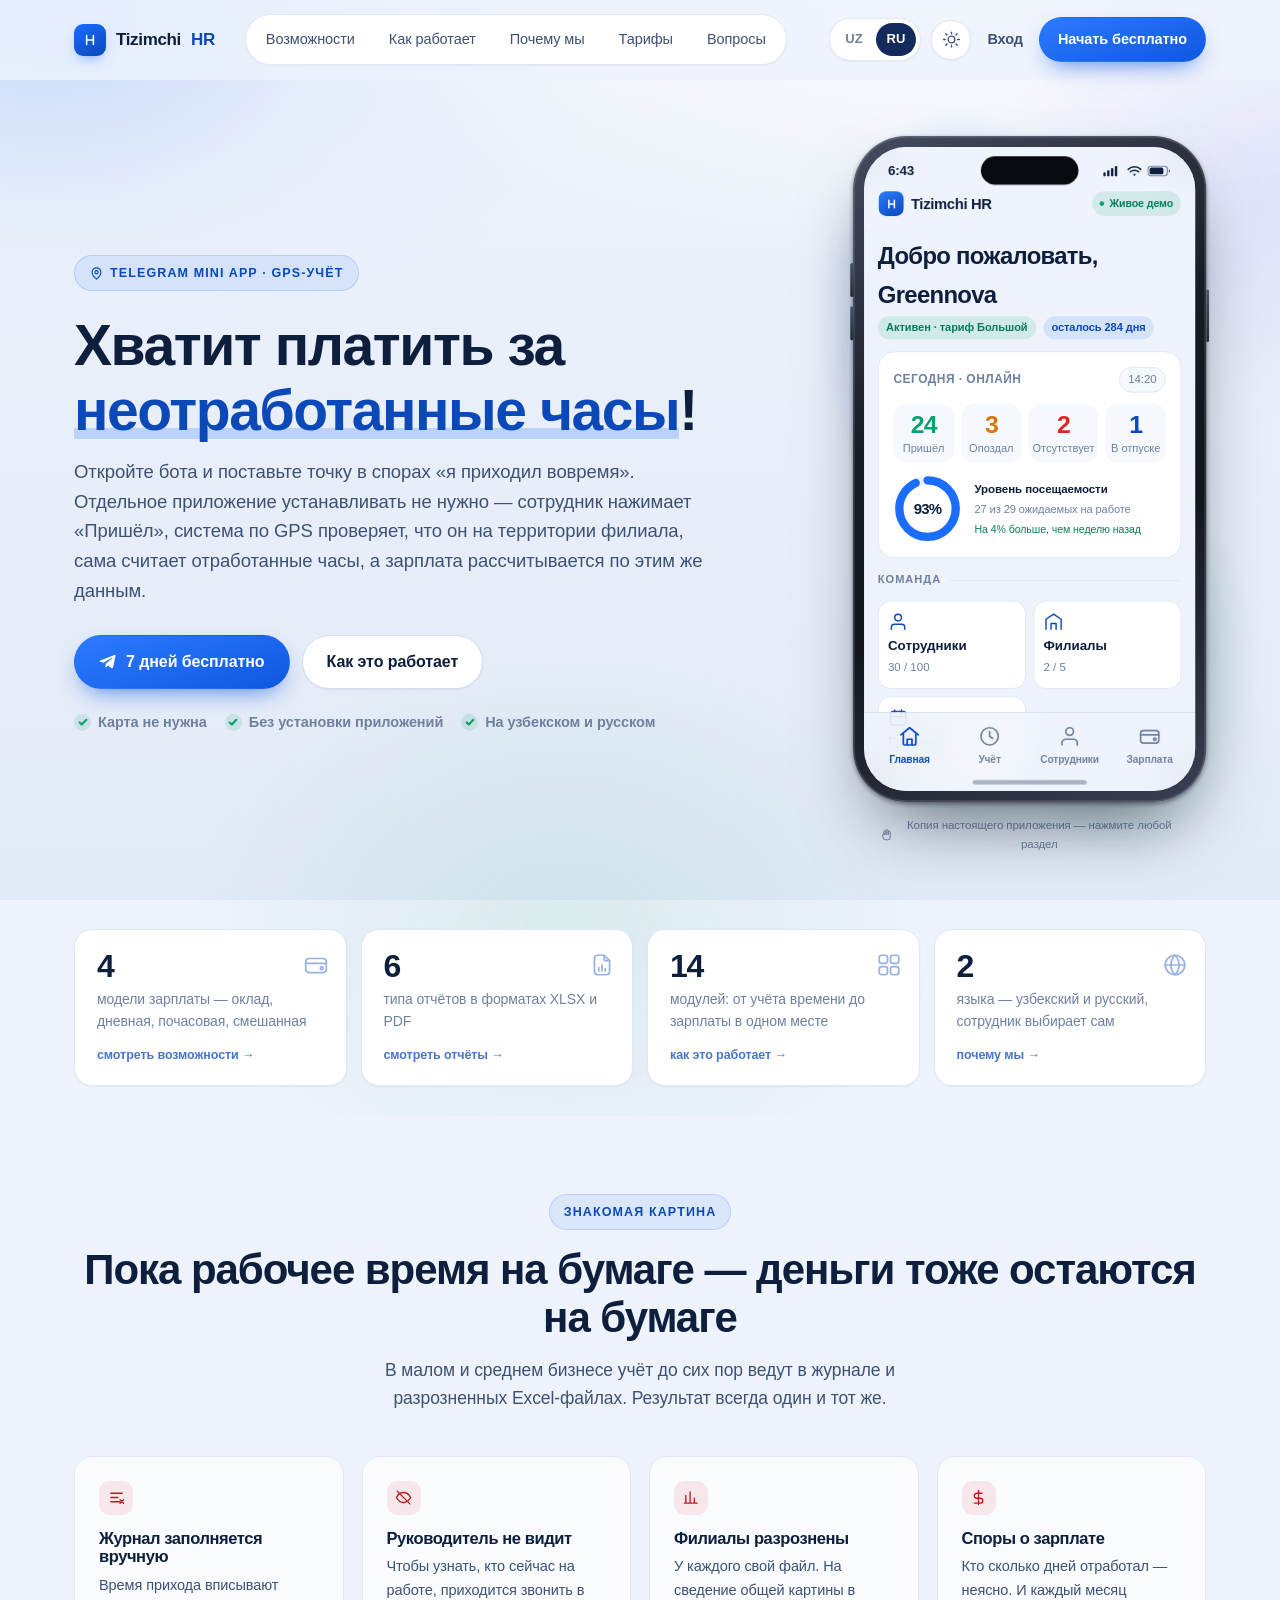
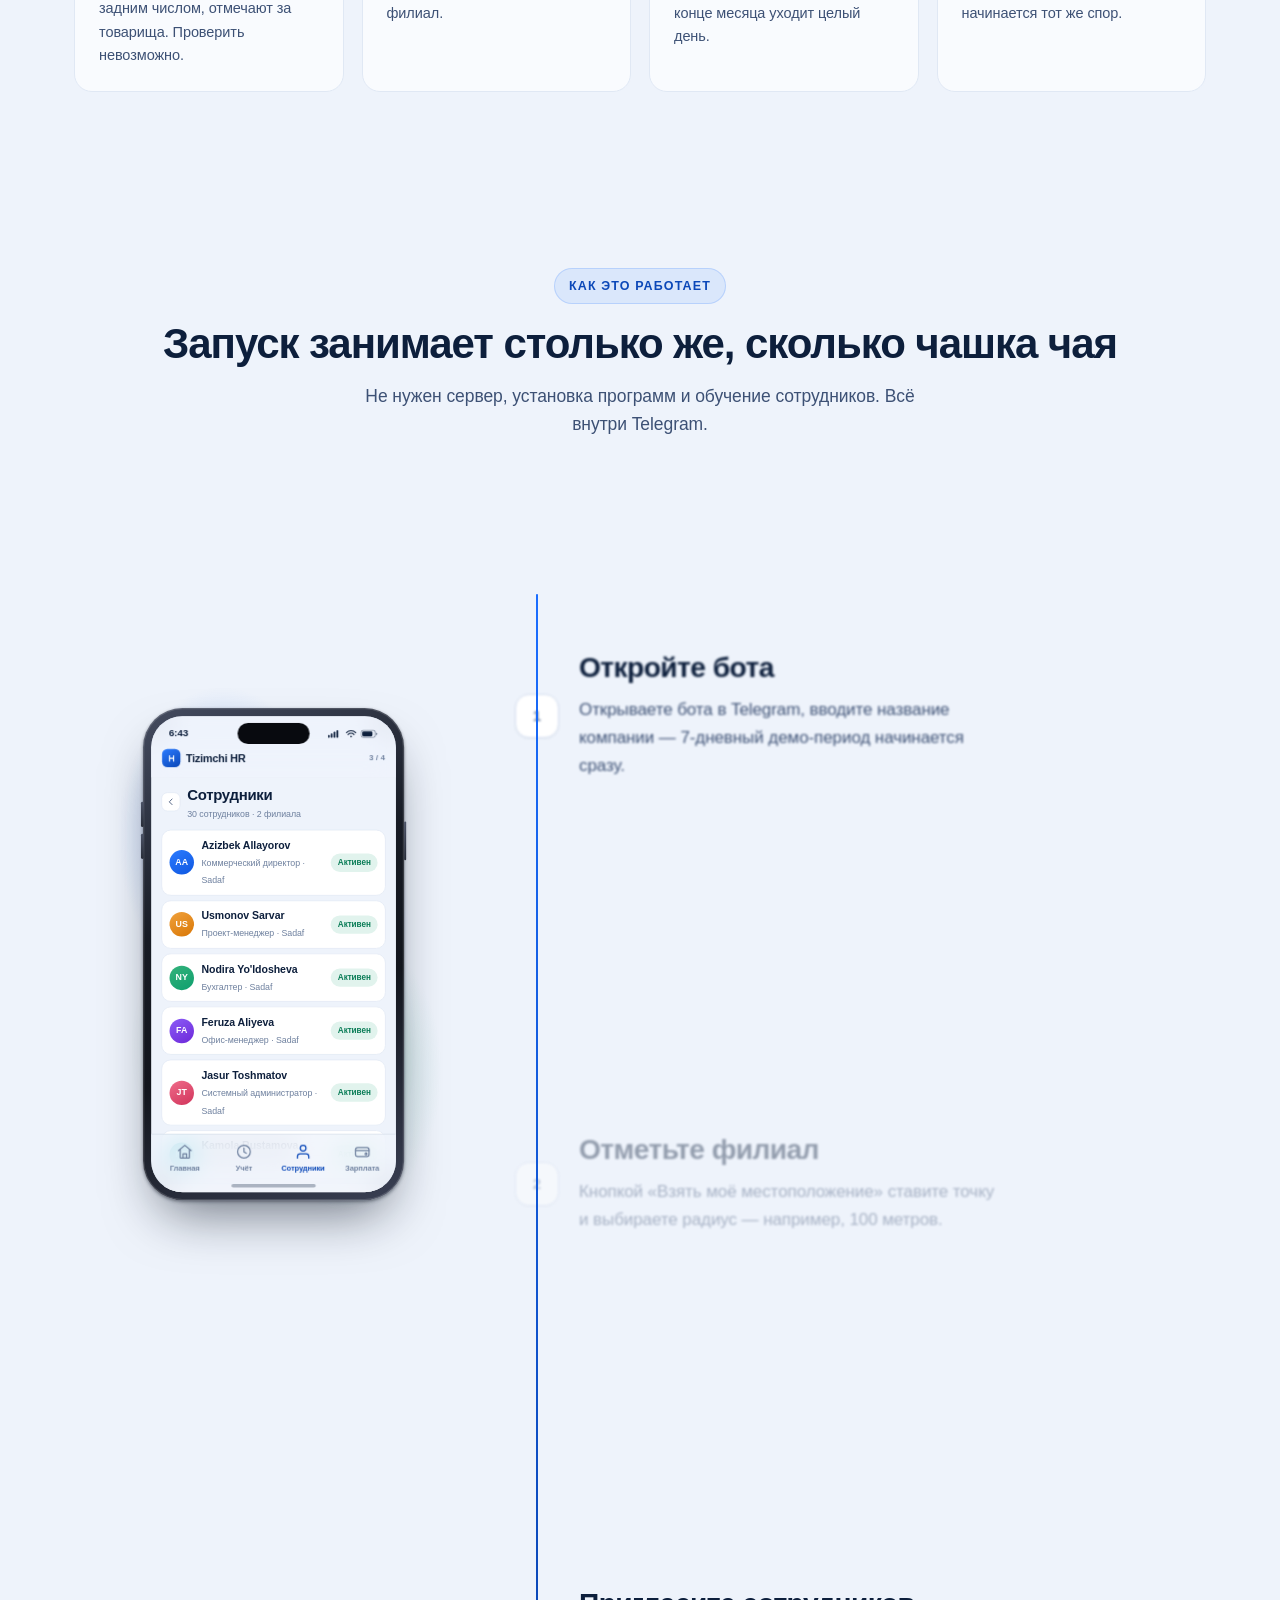
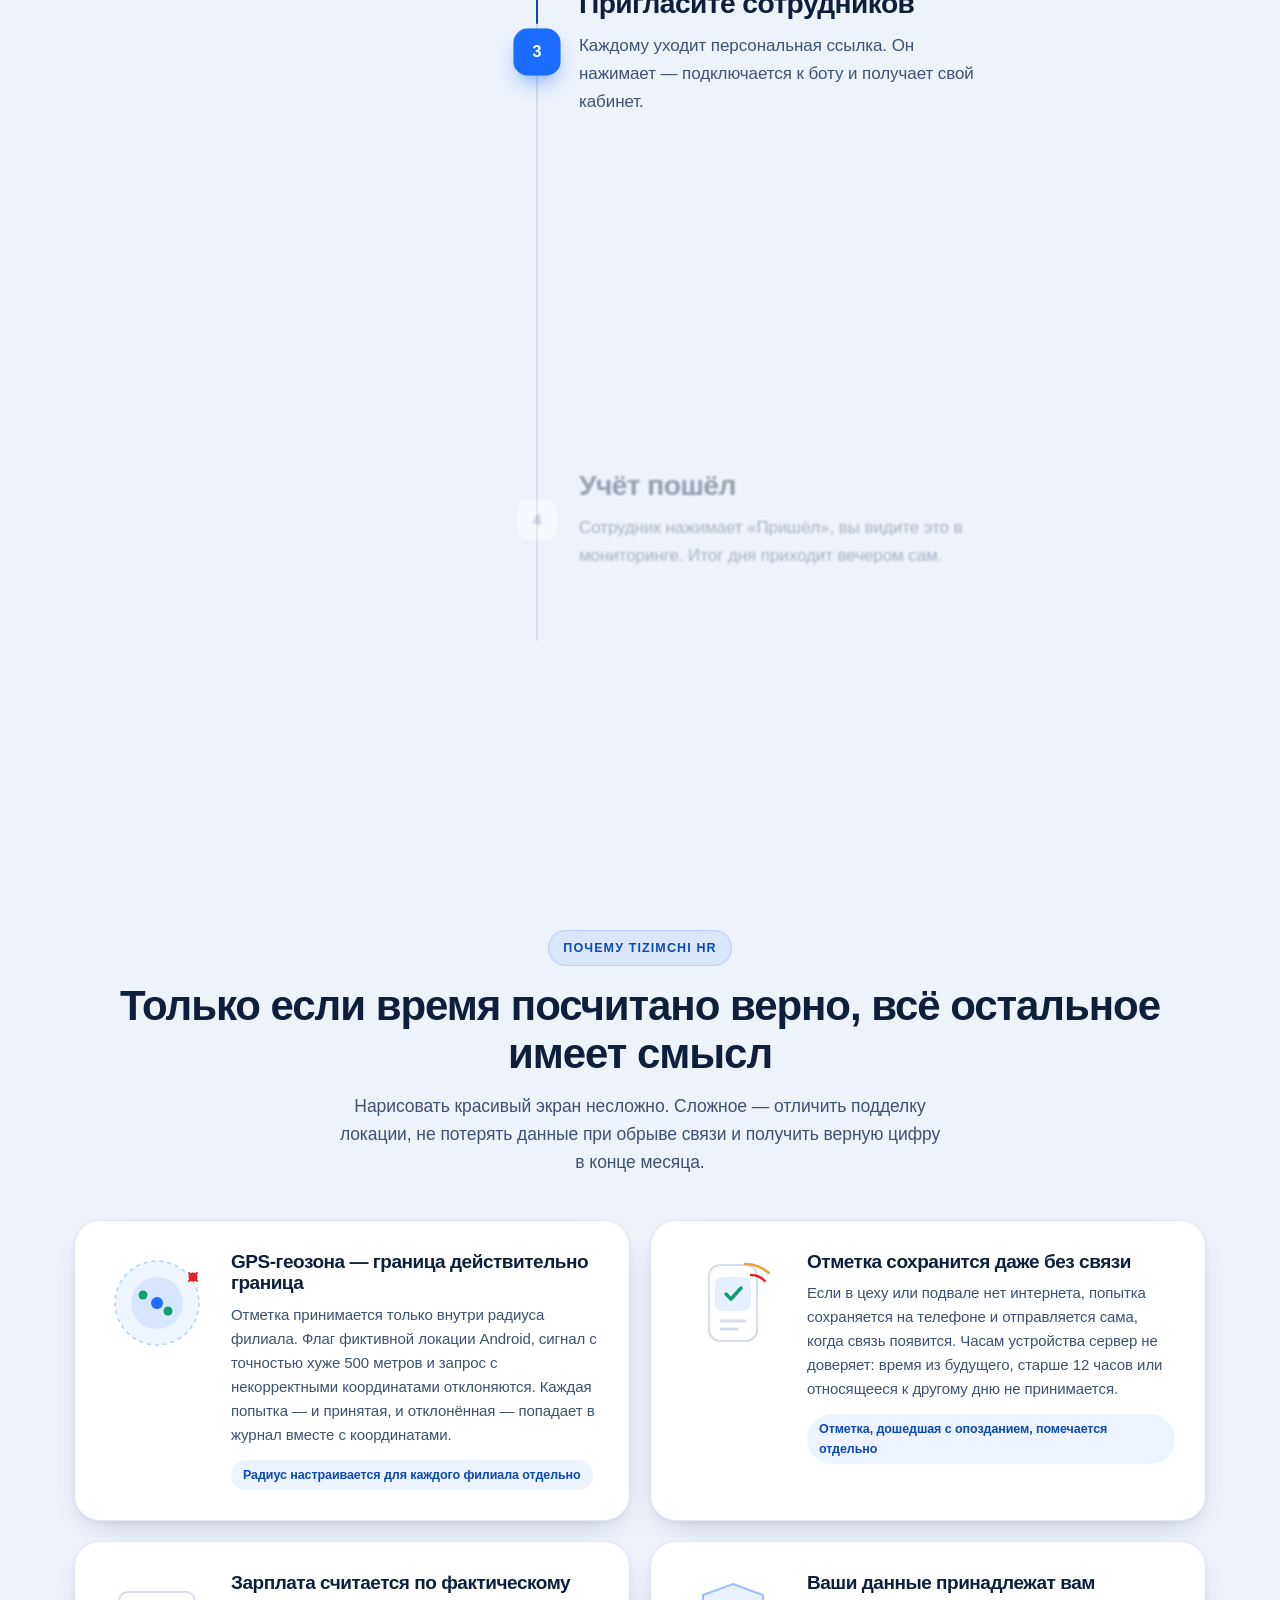
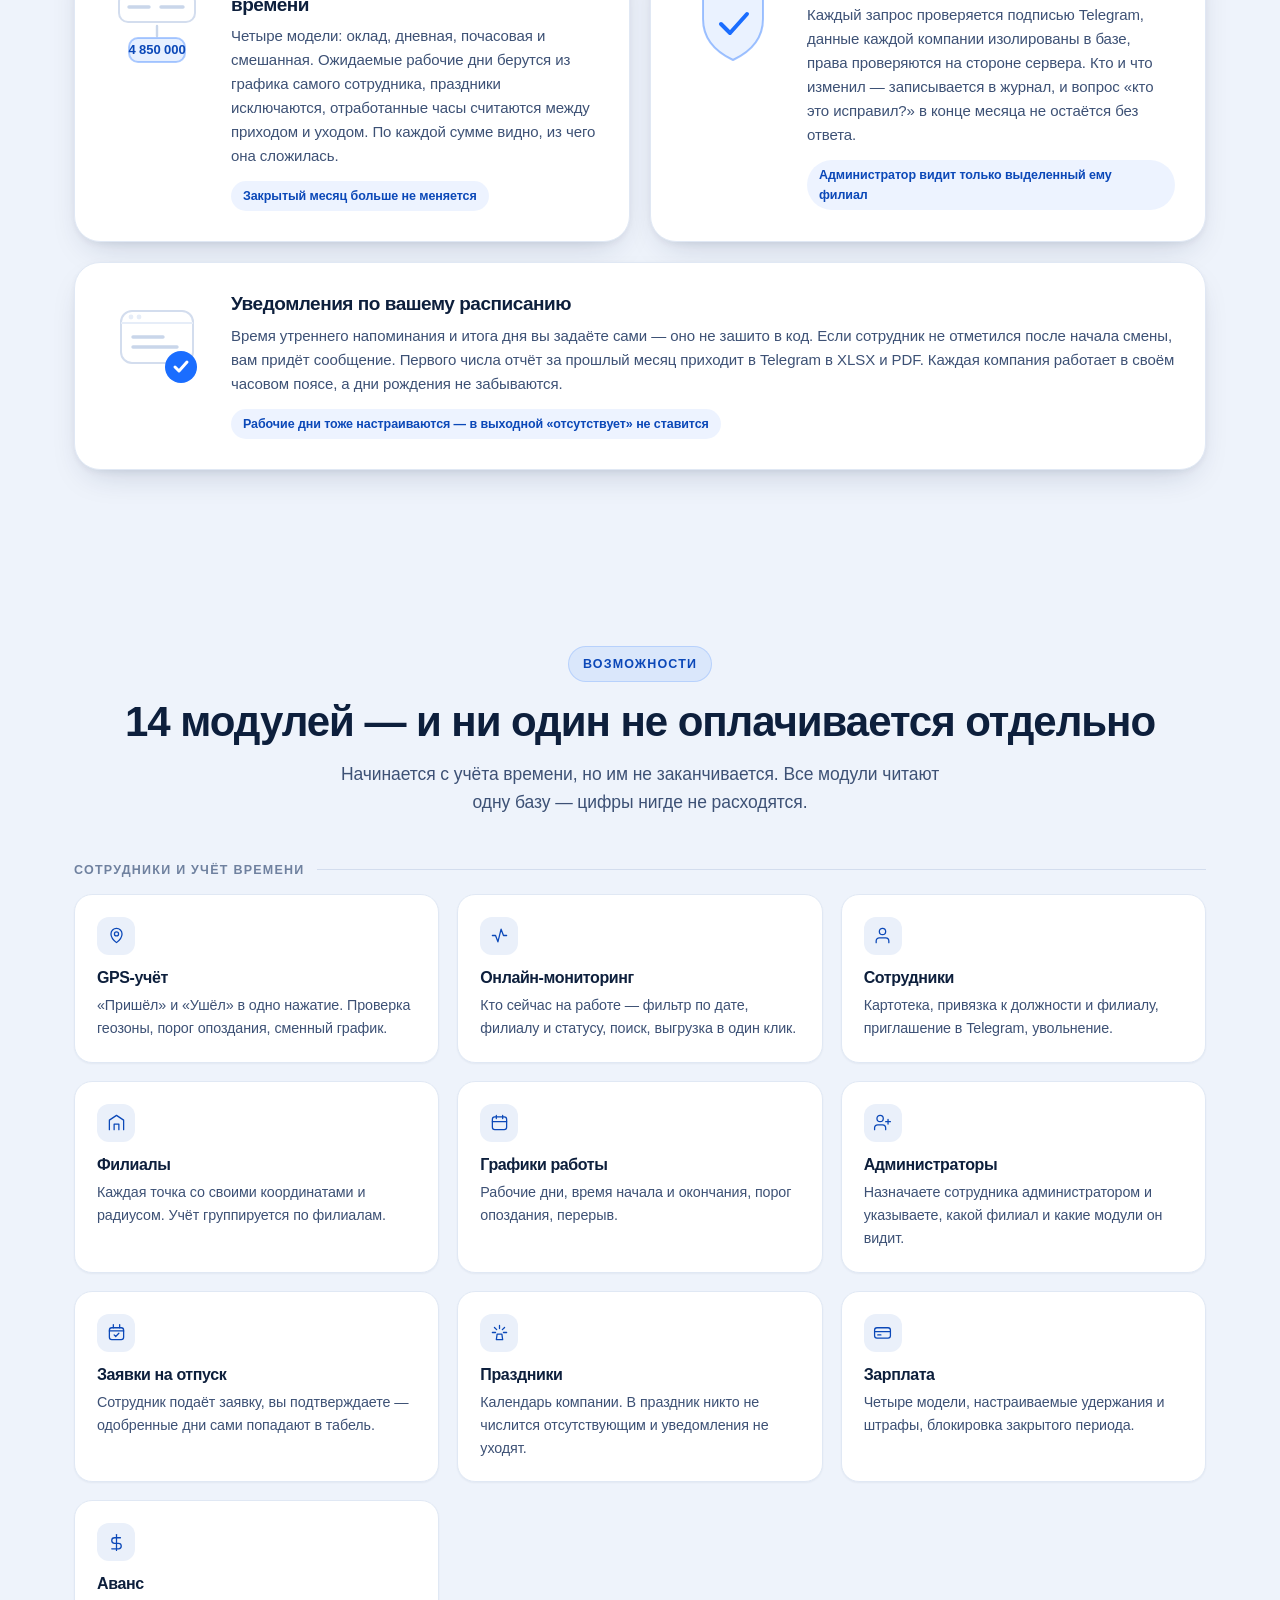
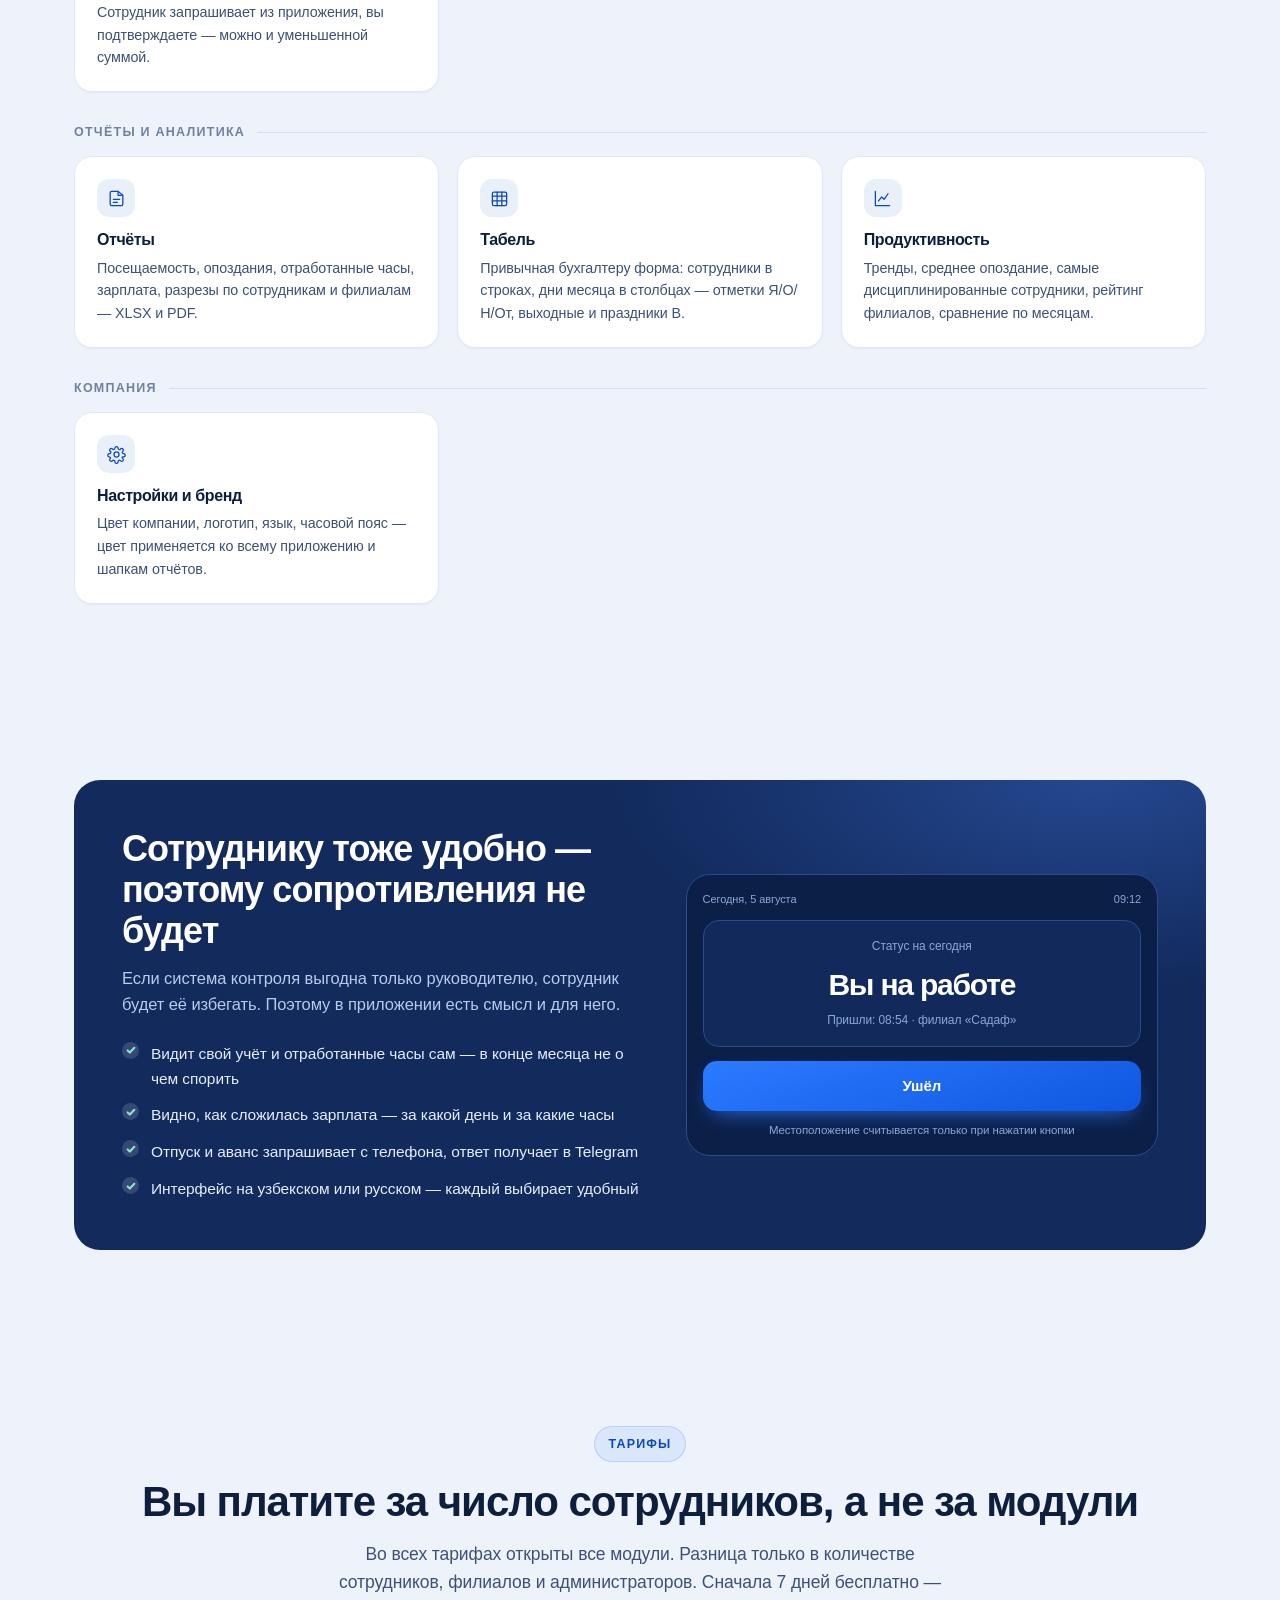
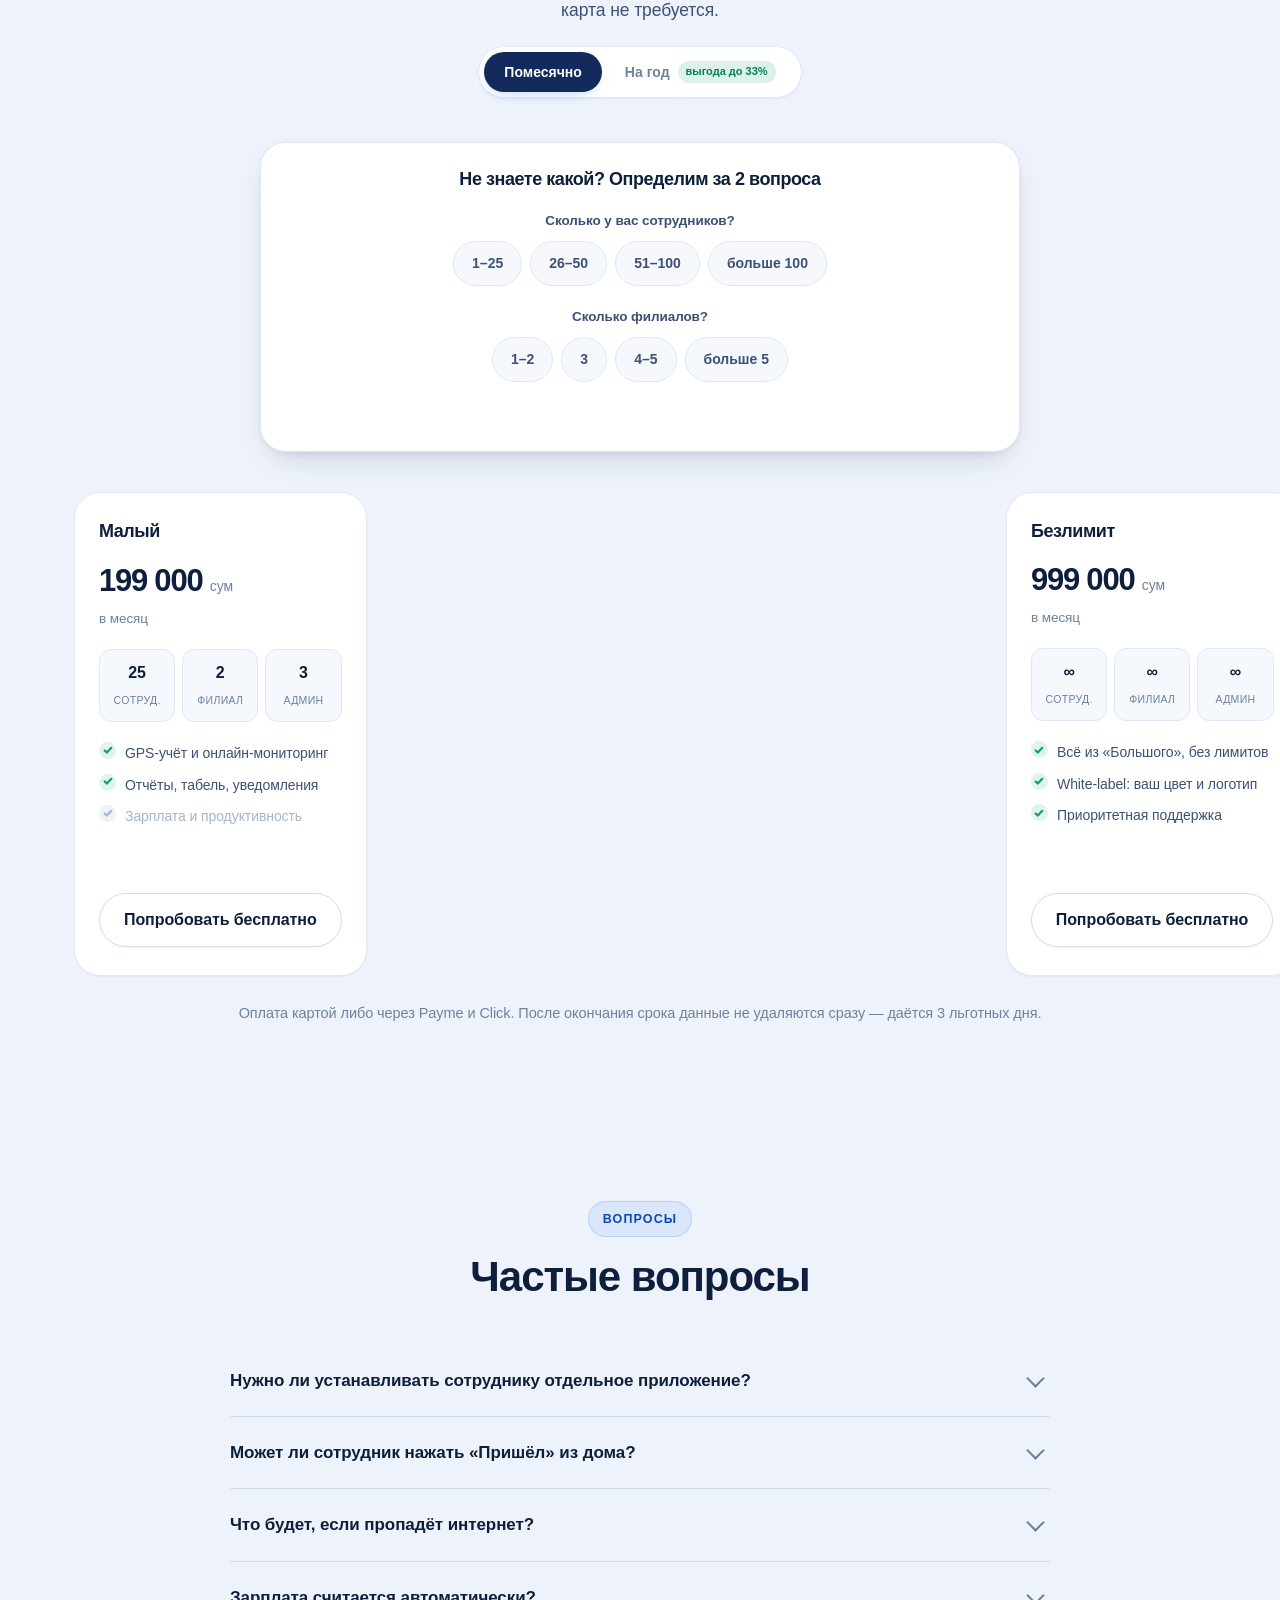
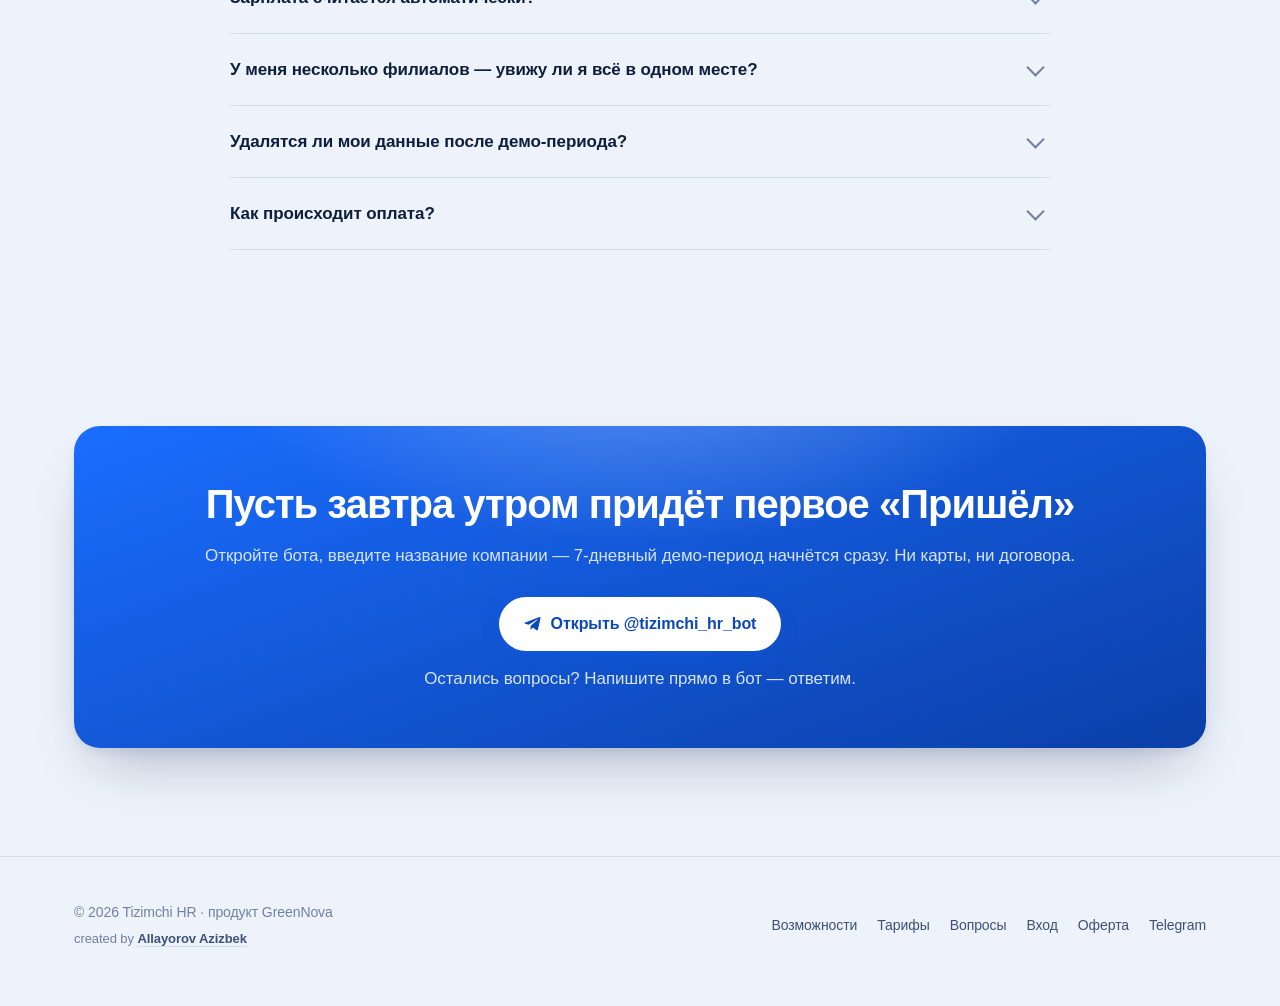
==== commit 2794e9c9: "Hisoblagich o'z domenimizdan uzatiladi (/u/), boshqa domendan emas Skript stat.greennova.uz dan yukl" ====
--- a/ru/index.html
+++ b/ru/index.html
@@ -31,8 +31,11 @@
 <!-- Tashrif hisoblagichi — O'Z serverimizda (Umami). Cookie ishlatmaydi va
      ma'lumot uchinchi tomonga chiqmaydi, shuning uchun ogohlantirish
      banneri ham kerak emas. `data-domains` — lokal sinov va oldindan
-     ko'rish manzillari statistikani ifloslantirmasin. -->
-<script defer src="https://stat.greennova.uz/script.js"
+     ko'rish manzillari statistikani ifloslantirmasin.
+     Skript O'Z domenimizdan uzatiladi (`/u/` → nginx → Umami): boshqa
+     domendan yuklansa reklama bloklovchilar uni to'sib qo'yardi va
+     tashriflarning bir qismi umuman hisobga tushmasdi. -->
+<script defer src="/u/script.js"
         data-website-id="f9f63292-e049-454f-b423-c97339bde083"
         data-domains="hrtizimchi.uz,www.hrtizimchi.uz"></script>
 <link rel="icon" href="data:image/svg+xml,%3Csvg xmlns='http://www.w3.org/2000/svg' viewBox='0 0 32 32'%3E%3Crect width='32' height='32' rx='8' fill='%231a6dff'/%3E%3Cpath d='M10 9v14M22 9v14M10 16h12' stroke='white' stroke-width='2.6' stroke-linecap='round'/%3E%3C/svg%3E">
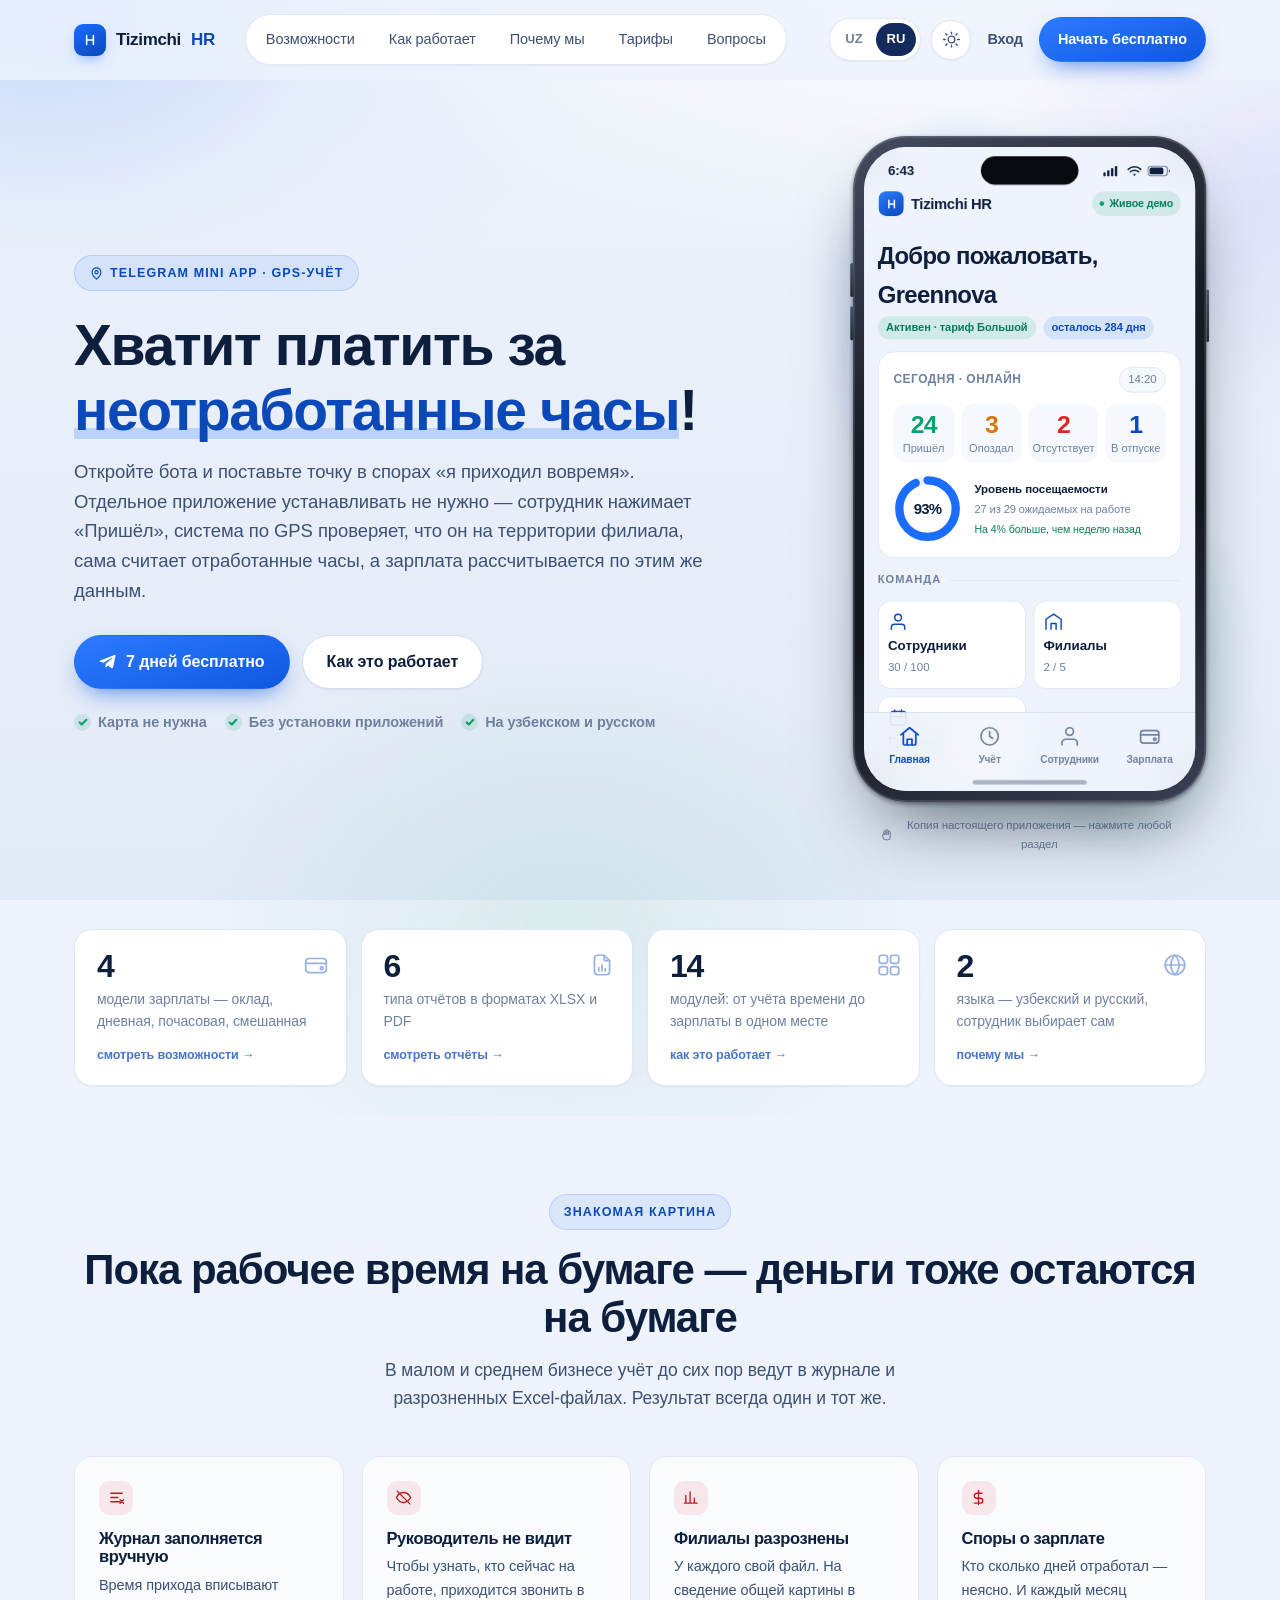
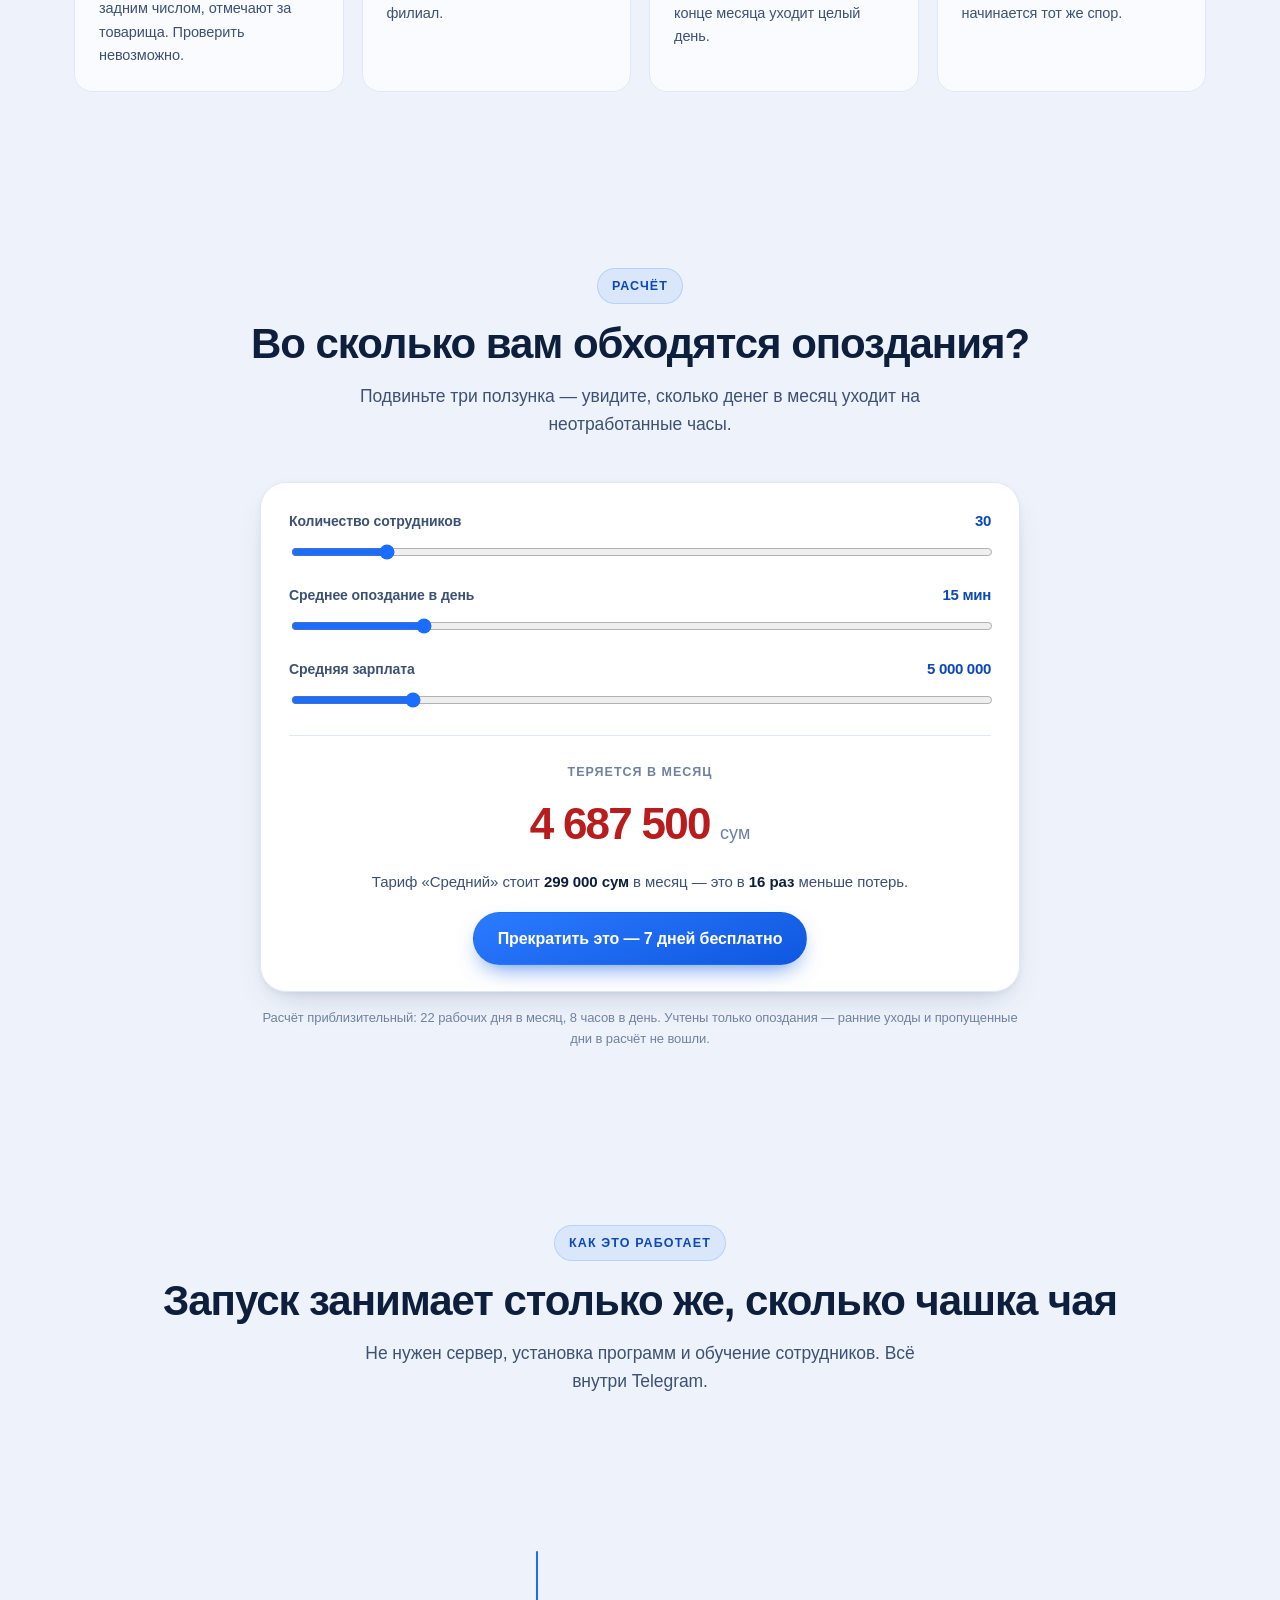
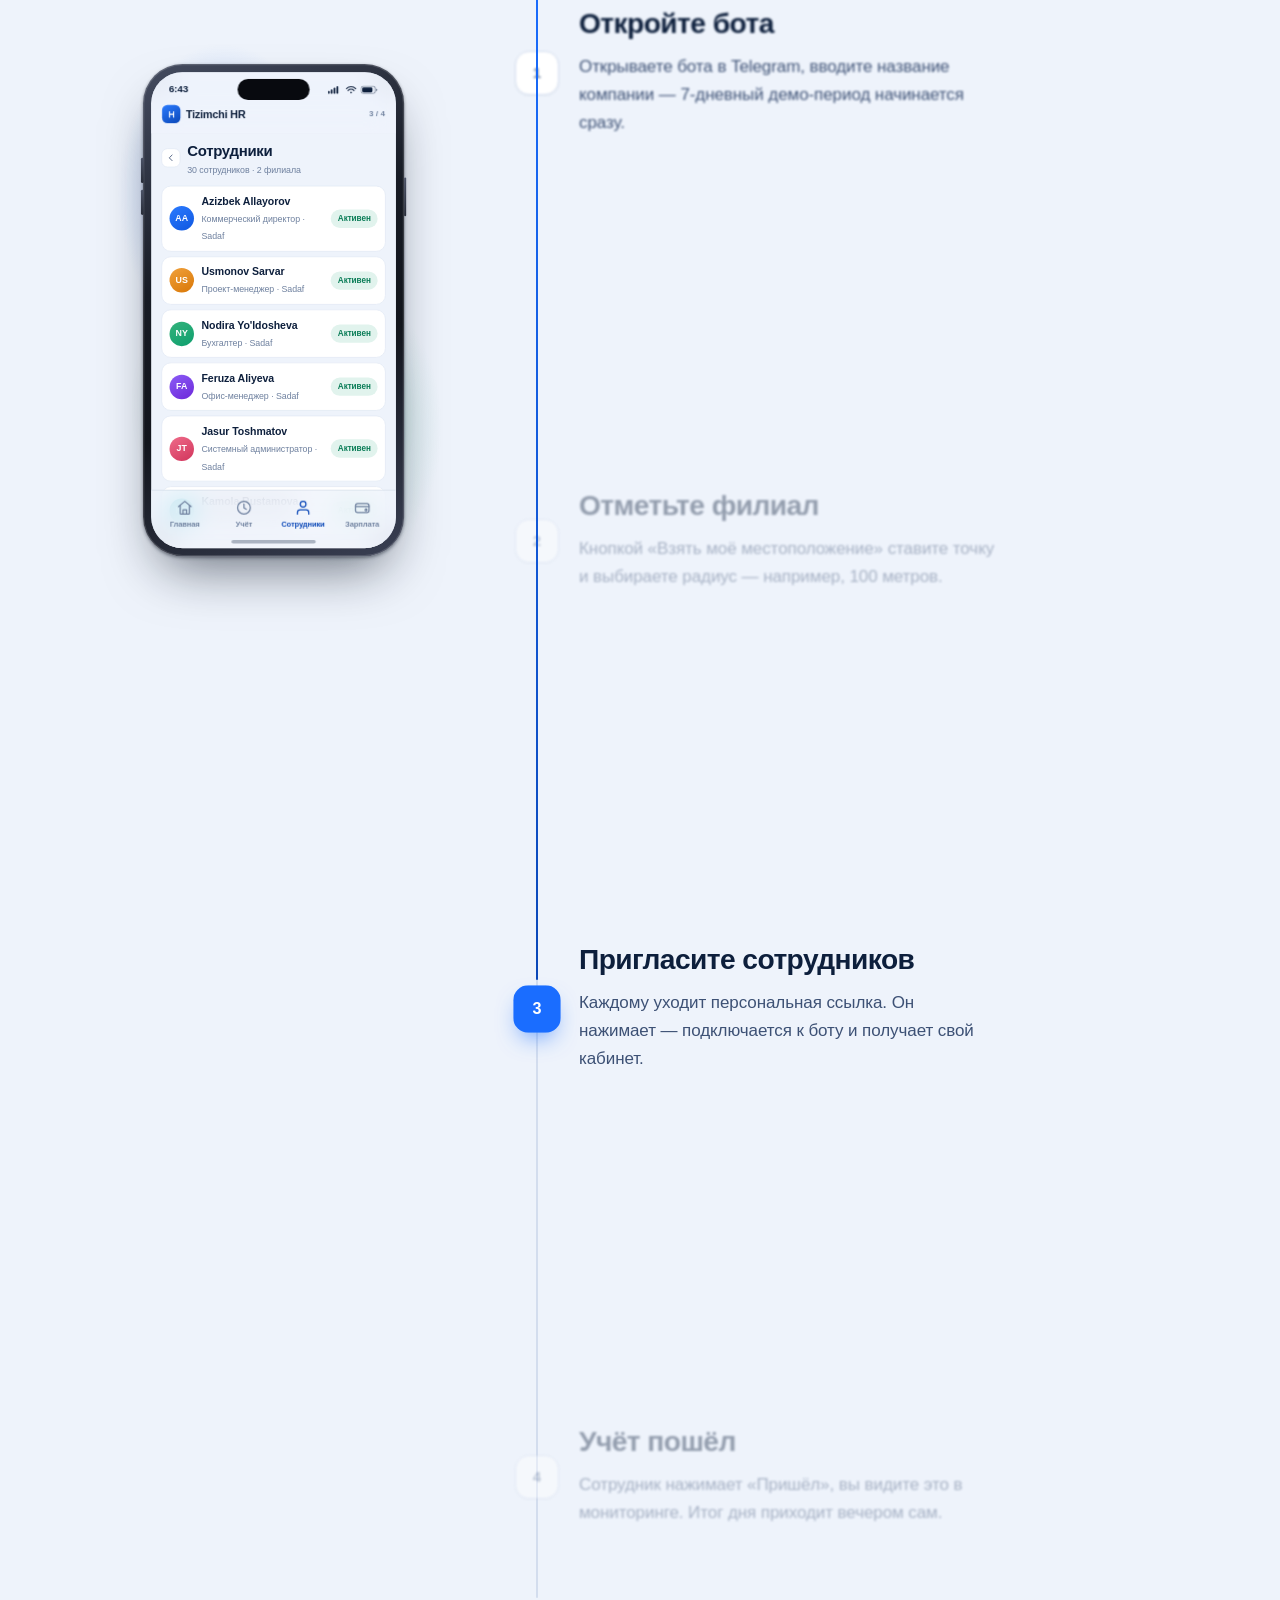
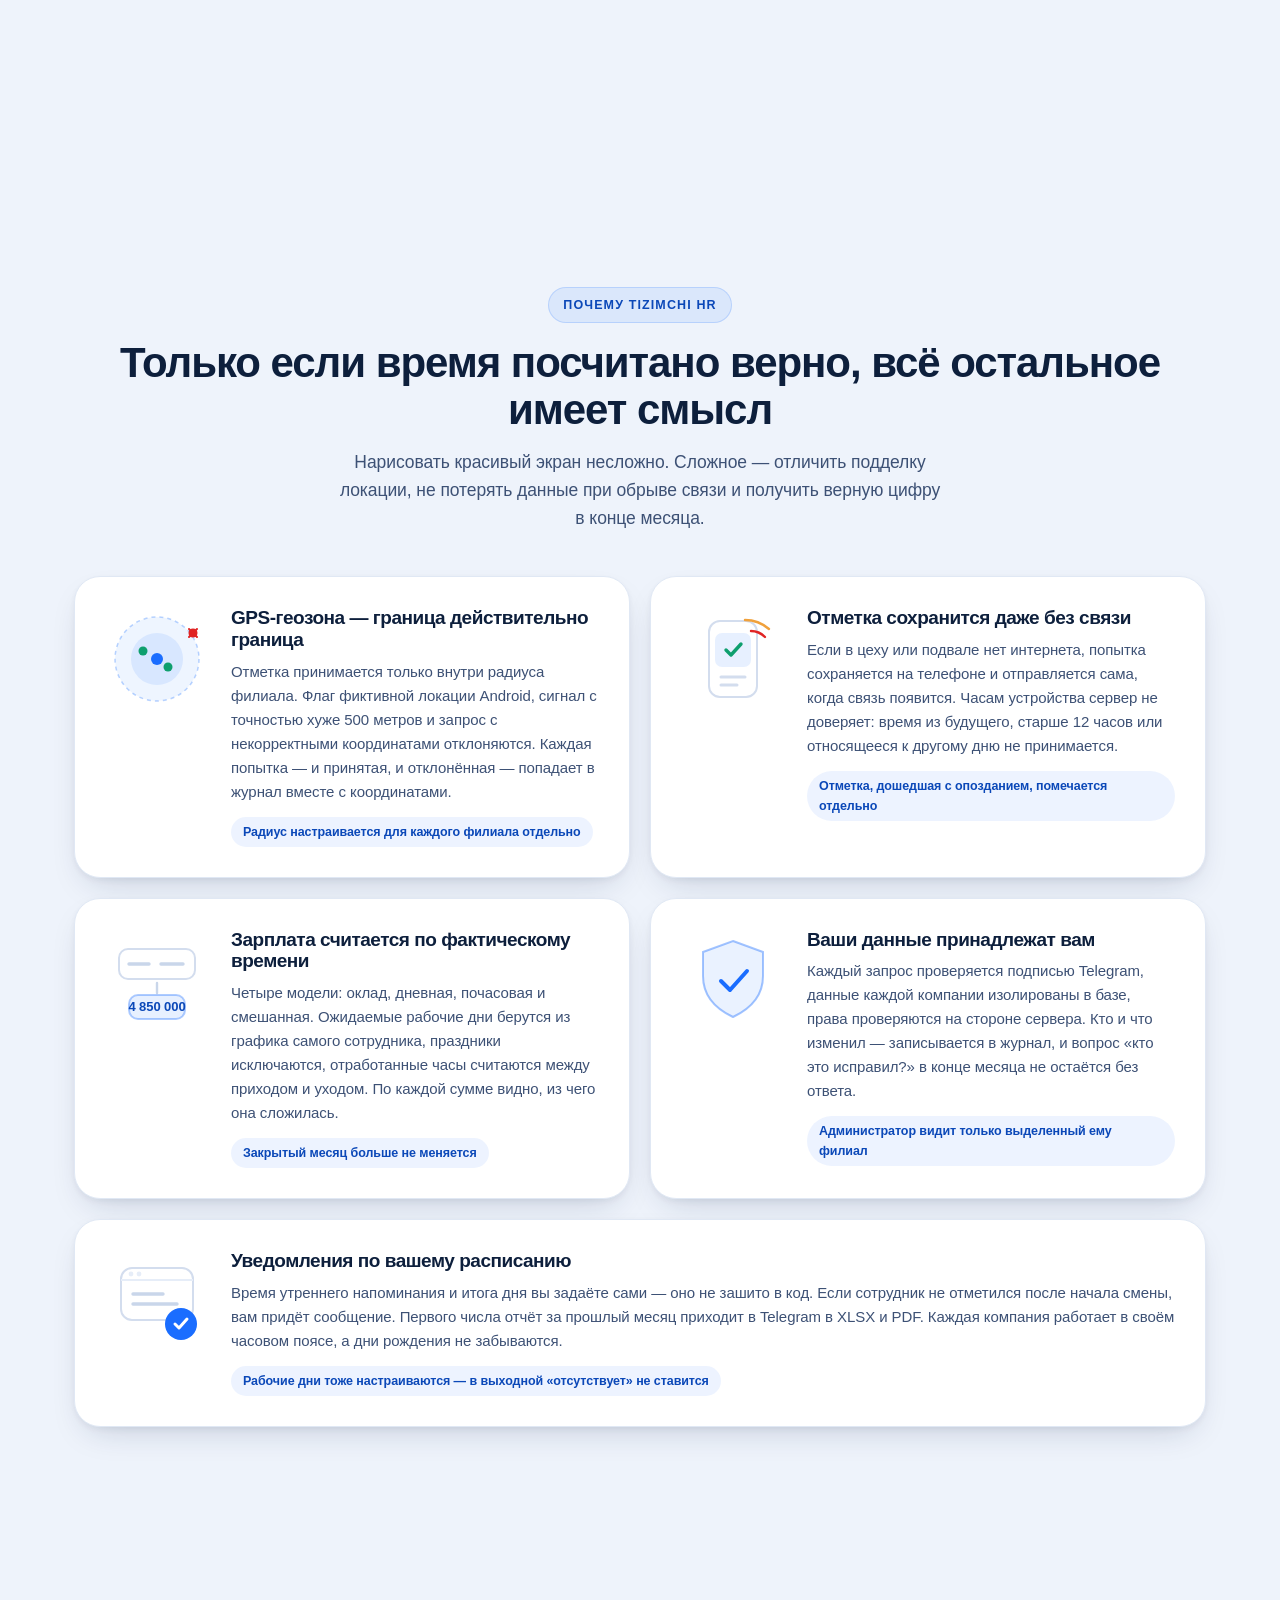
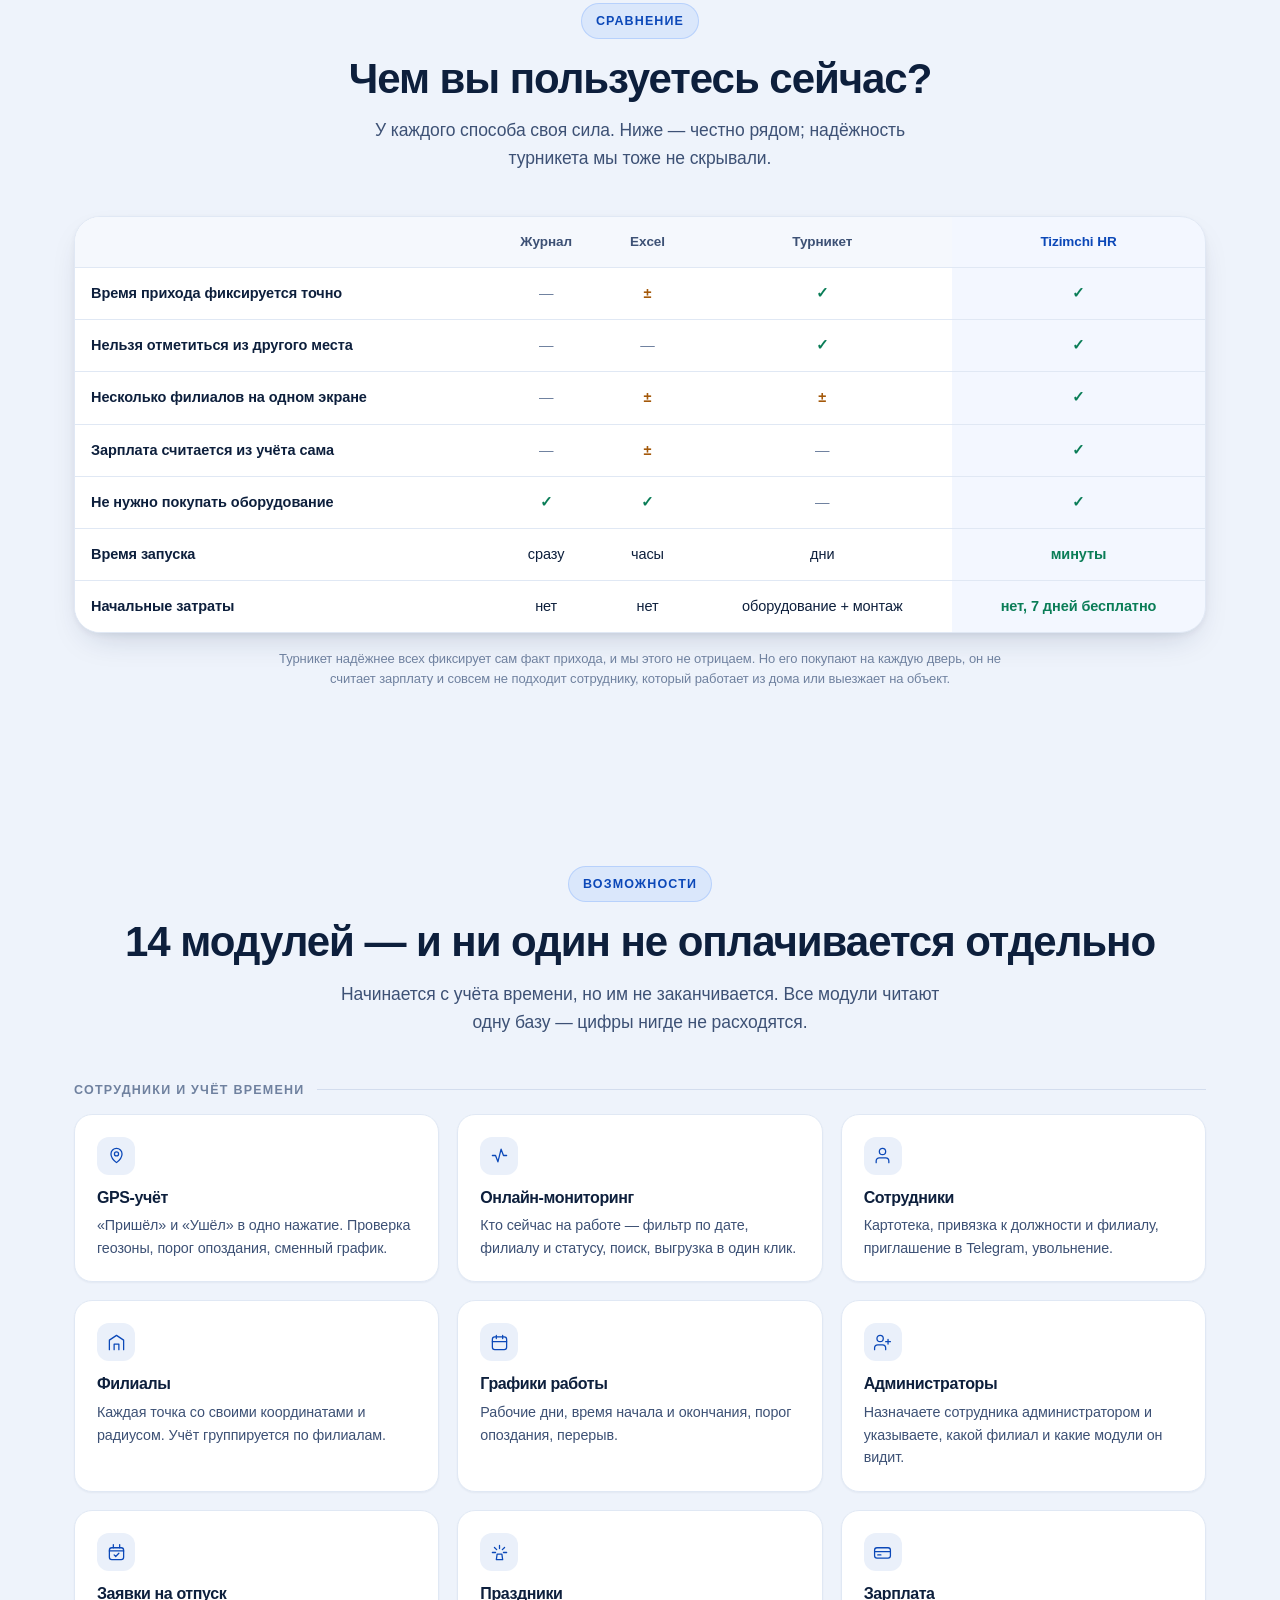
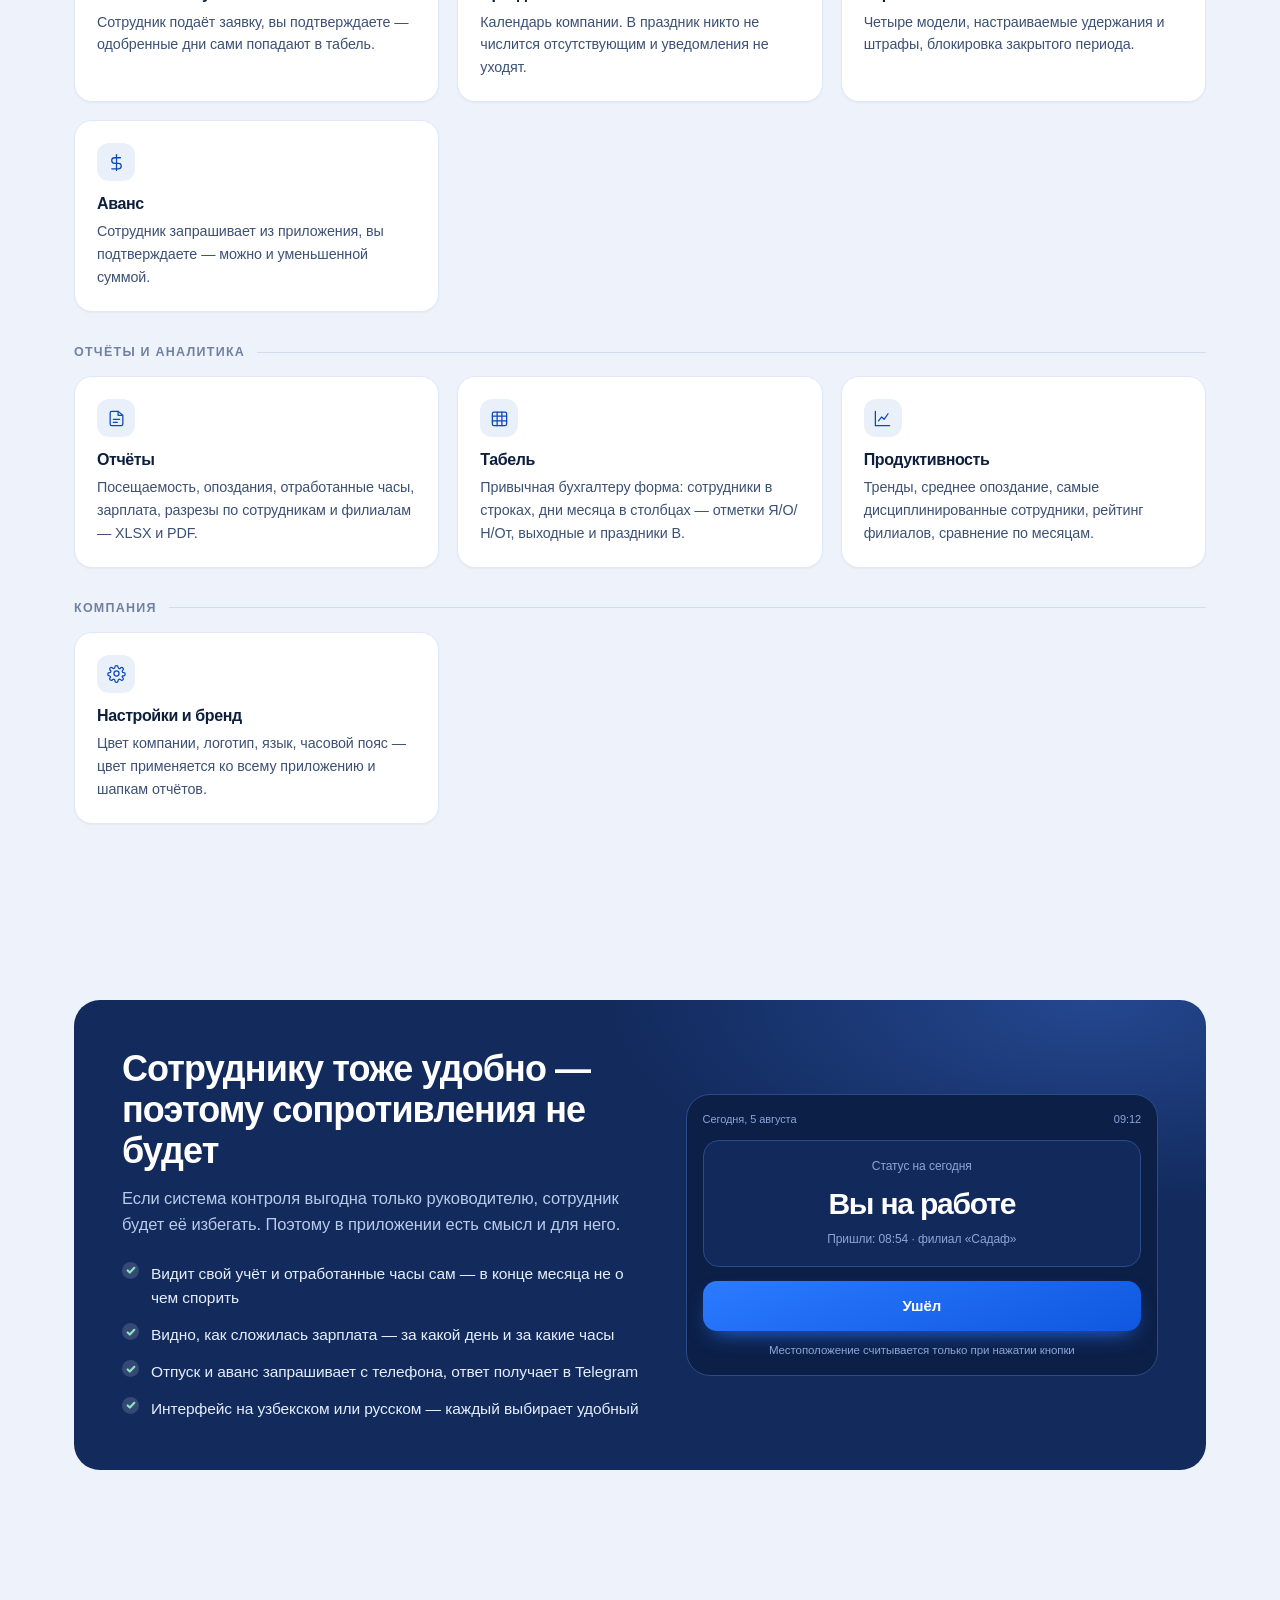
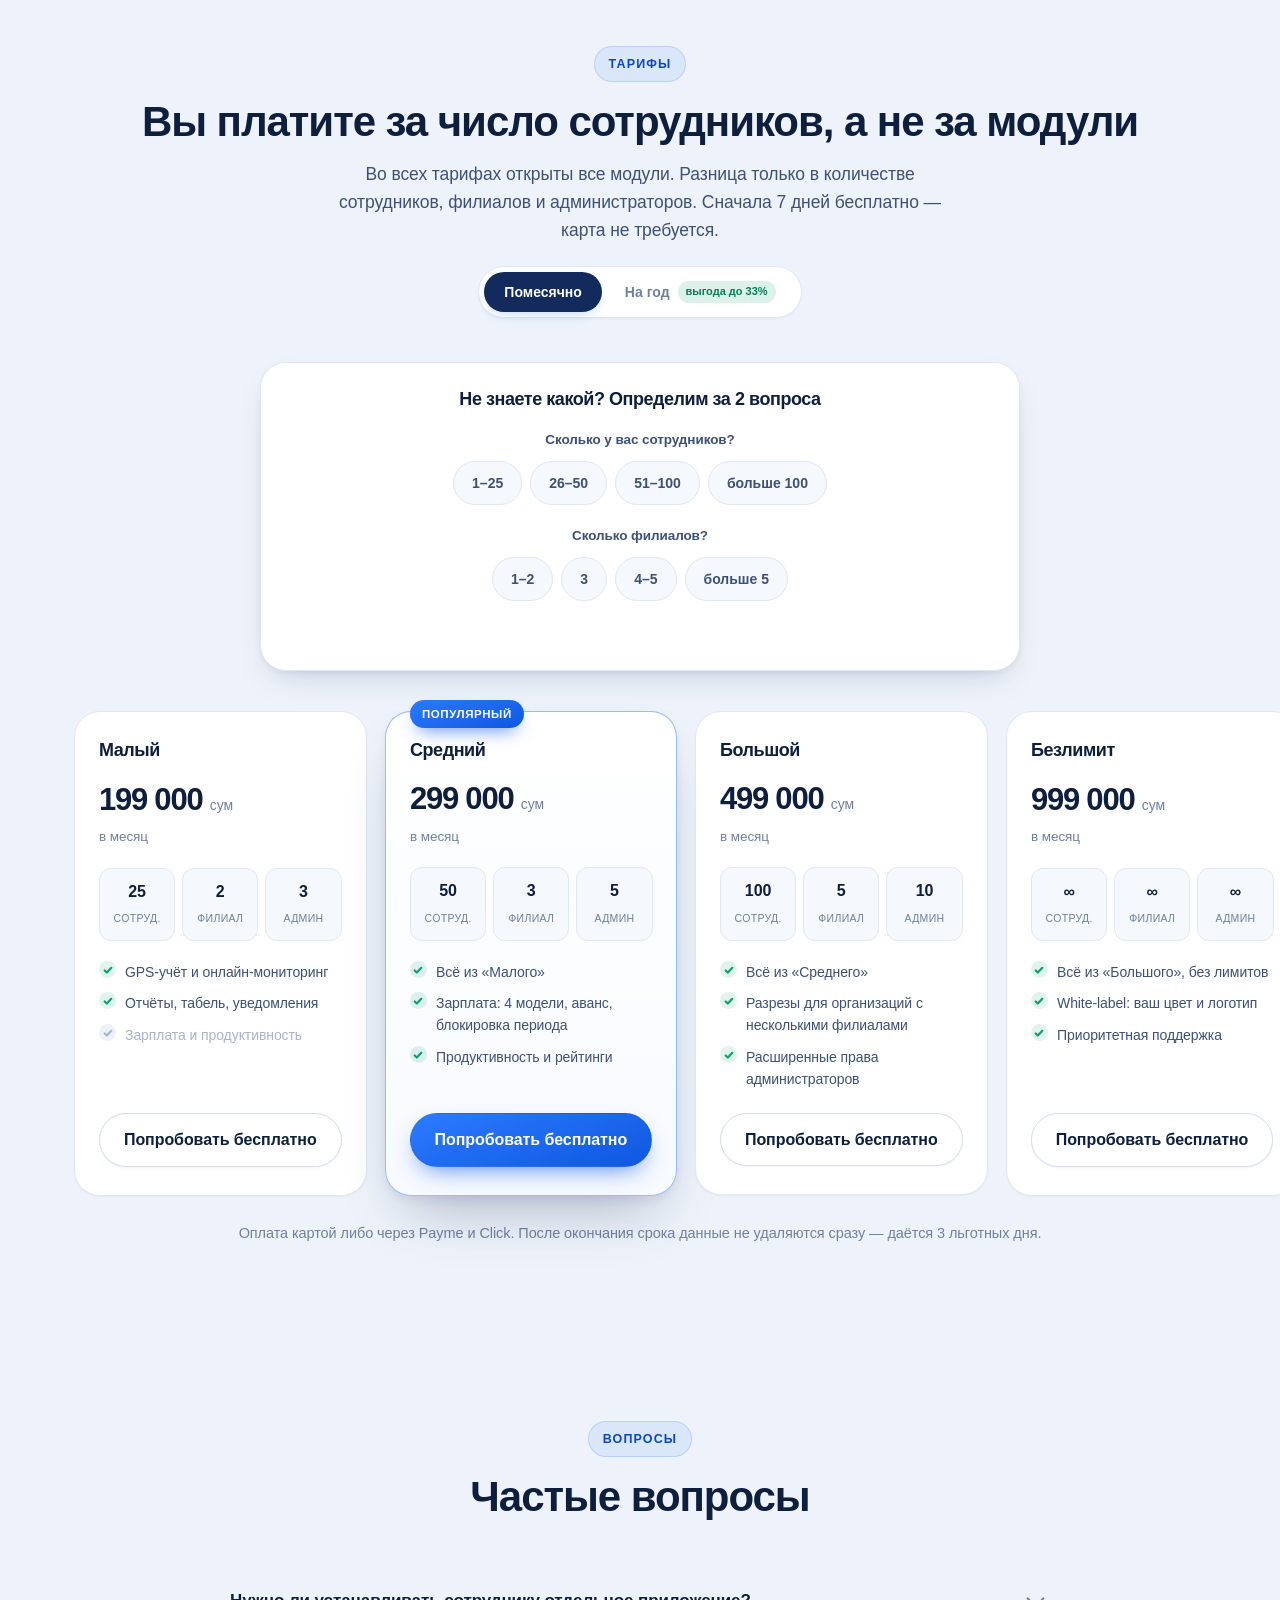
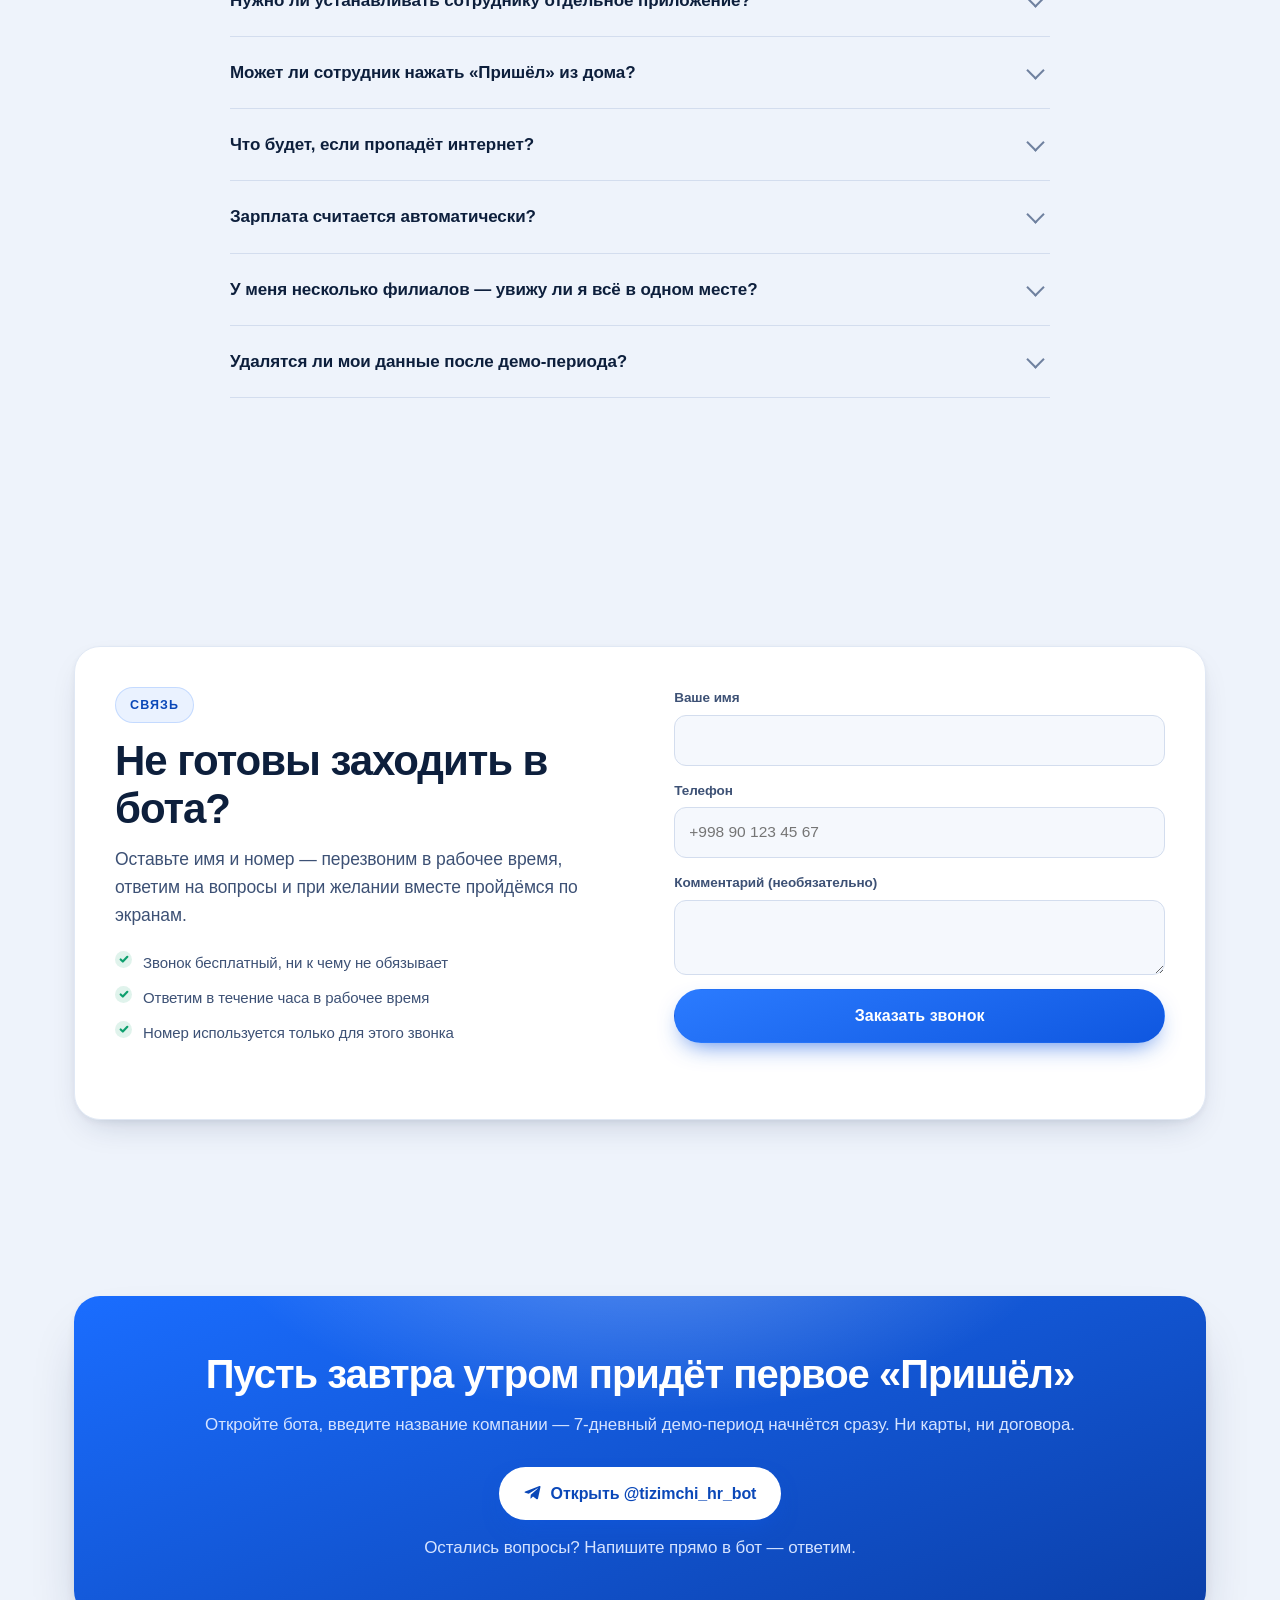
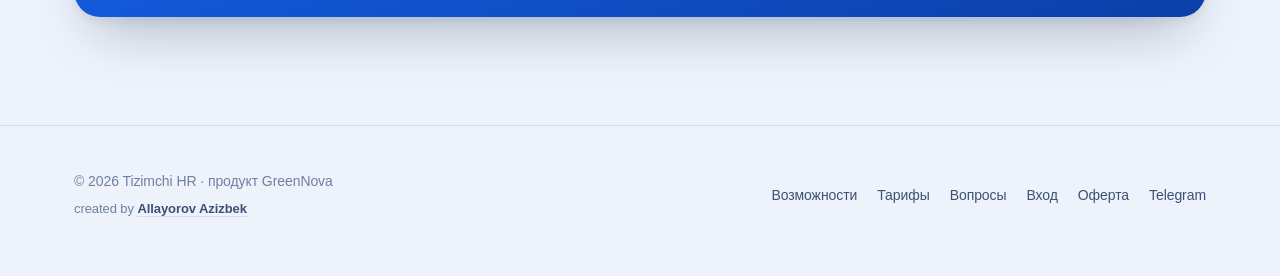
==== commit 4768d033: "2-bosqich: yo'qotish kalkulyatori, taqqoslash jadvali va ariza formasi Auditdagi 2-bosqich. IJTIMOIY" ====
--- a/ru/index.html
+++ b/ru/index.html
@@ -678,6 +678,85 @@
 .phone-btn{margin-top:14px; background:linear-gradient(160deg,#2b7bff,#0f57e0); border-radius:14px; padding:13px;
   font-weight:650; font-size:15px; text-align:center; box-shadow:0 10px 22px -10px rgba(43,123,255,.9)}
 .phone-note{margin-top:10px; font-size:11.5px; color:#8ba6d8; text-align:center}
+
+/* ---------- yo'qotish kalkulyatori ----------
+   Tarif tanlagichi bilan bir xil tilda: markazdagi karta, ichida
+   savollar, pastda javob. Yangi bezak o'ylab topilmadi — sahifada
+   ikkita o'xshash vosita ikki xil ko'rinsa, u yasama tuyuladi. */
+.calc{max-width:760px; margin:0 auto; background:var(--surface); border:1px solid var(--line);
+  border-radius:var(--r-lg); box-shadow:var(--sh-2); padding:26px 28px}
+.calc-q{display:grid; grid-template-columns:1fr auto; gap:6px 14px; align-items:center;
+  margin-bottom:18px}
+.calc-q label{grid-row:1; grid-column:1; font-size:14px; font-weight:600; color:var(--ink-2)}
+/* Qiymat sarlavha bilan BIR QATORDA. O'rin aniq ko'rsatilmasa u
+   slayderdan keyin joylashib, uchinchi qatorga tushib ketardi. */
+.calc-q output{grid-row:1; grid-column:2;
+  font-size:15px; font-weight:660; letter-spacing:-.02em; font-variant-numeric:tabular-nums;
+  color:var(--brand-ink); text-align:right; white-space:nowrap}
+.calc-q input[type=range]{grid-row:2; grid-column:1 / -1; width:100%; accent-color:var(--brand);
+  height:22px; cursor:pointer}
+.calc-res{margin-top:22px; padding-top:22px; border-top:1px solid var(--line); text-align:center}
+.calc-lbl{font-size:12.5px; font-weight:650; letter-spacing:.08em; text-transform:uppercase;
+  color:var(--muted)}
+.calc-big{font-size:clamp(30px,5vw,44px); font-weight:680; letter-spacing:-.04em; margin-top:6px;
+  color:var(--bad-ink); font-variant-numeric:tabular-nums}
+.calc-big small{font-size:18px; font-weight:500; color:var(--muted); letter-spacing:0}
+.calc-cmp{margin-top:10px; font-size:15px; color:var(--ink-2)}
+.calc-cmp b{color:var(--ink); font-weight:650}
+.calc-res .btn{margin-top:18px}
+.calc-fine{max-width:760px; margin:16px auto 0; font-size:13px; color:var(--muted); text-align:center;
+  line-height:1.55}
+
+/* ---------- taqqoslash jadvali ----------
+   Tor ekranda jadval siqilmaydi — o'z konteyneri ichida suriladi.
+   Birinchi ustun yopishib turadi, aks holda surilganda qaysi qator
+   ekani bilinmay qoladi. */
+.cmp-wrap{overflow-x:auto; border:1px solid var(--line); border-radius:var(--r-lg);
+  background:var(--surface); box-shadow:var(--sh-2)}
+.cmp{border-collapse:collapse; width:100%; min-width:620px; font-size:14.5px}
+.cmp th, .cmp td{padding:14px 16px; text-align:center; border-top:1px solid var(--line)}
+.cmp thead th{border-top:0; font-size:13.5px; font-weight:650; color:var(--ink-2);
+  background:var(--surface-2)}
+.cmp tbody th{text-align:left; font-weight:550; color:var(--ink); min-width:230px;
+  position:sticky; left:0; background:var(--surface)}
+.cmp thead th:first-child{position:sticky; left:0; background:var(--surface-2)}
+.cmp .yes{color:var(--ok-ink); font-weight:650}
+.cmp .no{color:var(--muted)}
+.cmp .mid{color:var(--warn-ink); font-weight:650}
+/* Bizning ustun ajratiladi, lekin baqirmaydi */
+.cmp .cmp-us{color:var(--brand-ink)}
+.cmp td:last-child, .cmp thead th:last-child{background:rgba(26,109,255,.05)}
+.vh{position:absolute; width:1px; height:1px; overflow:hidden; clip-path:inset(50%)}
+
+/* ---------- ariza formasi ---------- */
+.lead-card{display:grid; grid-template-columns:1.05fr 1fr; gap:44px; align-items:start;
+  background:var(--surface); border:1px solid var(--line); border-radius:var(--r-lg);
+  box-shadow:var(--sh-2); padding:40px}
+.lead-left .h2{margin-top:14px}
+.lead-left .lede{margin-top:12px}
+.lead-pts{list-style:none; margin:22px 0 0; padding:0; display:grid; gap:11px}
+.lead-pts li{display:flex; gap:11px; align-items:flex-start; font-size:15px; color:var(--ink-2)}
+.lead-form{display:grid; gap:14px}
+.lead-f{display:grid; gap:6px}
+.lead-f > span{font-size:13.5px; font-weight:600; color:var(--ink-2)}
+.lead-f input, .lead-f textarea{font:inherit; font-size:15.5px; color:var(--ink);
+  background:var(--surface-2); border:1px solid var(--line-2); border-radius:var(--r-sm);
+  padding:12px 14px; width:100%; transition:border-color .18s var(--ease), background .18s var(--ease)}
+.lead-f textarea{resize:vertical; min-height:52px}
+.lead-f input:focus, .lead-f textarea:focus{outline:0; border-color:var(--brand);
+  background:var(--surface)}
+.lead-f input:user-invalid{border-color:var(--bad)}
+/* Yashirin maydon: `display:none` QO'YILMAYDI — ba'zi avtomat
+   to'ldiruvchilar ko'rinmaydigan maydonni o'tkazib yuboradi, bizga esa
+   aynan uni to'ldirgani kerak. */
+.lead-hp{position:absolute; left:-9999px; width:1px; height:1px; opacity:0}
+.lead-msg{font-size:14.5px; min-height:20px; margin-top:2px}
+.lead-msg.ok{color:var(--ok-ink)}
+.lead-msg.err{color:var(--bad-ink)}
+.lead-form .btn{width:100%}
+@media (max-width:820px){
+  .lead-card{grid-template-columns:1fr; gap:28px; padding:28px 22px}
+}
 
 /* ---------- pricing ---------- */
 .price-grid{grid-template-columns:repeat(4,1fr); align-items:start}
@@ -1480,6 +1559,44 @@
   </div>
 </section>
 
+<!-- ================= KALKULYATOR ================= -->
+<section id="hisob">
+  <div class="wrap">
+    <div class="sec-head center">
+      <span class="eyebrow" data-i18n="cl.eyebrow">Расчёт</span>
+      <h2 class="h2" data-i18n="cl.title">Во сколько вам обходятся опоздания?</h2>
+      <p class="lede" data-i18n="cl.sub">Подвиньте три ползунка — увидите, сколько денег в месяц уходит на неотработанные часы.</p>
+    </div>
+
+    <div class="calc" id="calc">
+      <div class="calc-q">
+        <label for="c-emp" data-i18n="cl.q1">Количество сотрудников</label>
+        <input type="range" id="c-emp" min="5" max="200" step="5" value="30" aria-describedby="c-emp-v">
+        <output id="c-emp-v" for="c-emp">30</output>
+      </div>
+      <div class="calc-q">
+        <label for="c-late" data-i18n="cl.q2">Среднее опоздание в день</label>
+        <input type="range" id="c-late" min="5" max="60" step="5" value="15" aria-describedby="c-late-v">
+        <output id="c-late-v" for="c-late">15 daq</output>
+      </div>
+      <div class="calc-q">
+        <label for="c-pay" data-i18n="cl.q3">Средняя зарплата</label>
+        <input type="range" id="c-pay" min="2000000" max="20000000" step="500000" value="5000000" aria-describedby="c-pay-v">
+        <output id="c-pay-v" for="c-pay">5 000 000</output>
+      </div>
+
+      <div class="calc-res" aria-live="polite">
+        <span class="calc-lbl" data-i18n="cl.out">Теряется в месяц</span>
+        <div class="calc-big"><span id="c-out">0</span> <small data-i18n="pr.som">сум</small></div>
+        <p class="calc-cmp" id="c-cmp"></p>
+        <a class="btn btn-p" href="https://t.me/tizimchi_hr_bot" data-umami-event="bot-kalkulyator" data-i18n="cl.cta">Прекратить это — 7 дней бесплатно</a>
+      </div>
+    </div>
+
+    <p class="calc-fine" data-i18n="cl.fine">Расчёт приблизительный: 22 рабочих дня в месяц, 8 часов в день. Учтены только опоздания — ранние уходы и пропущенные дни в расчёт не вошли.</p>
+  </div>
+</section>
+
 <!-- ================= HOW ================= -->
 <section id="qanday">
   <div class="wrap">
@@ -1647,6 +1764,62 @@
   </div>
 </section>
 
+<!-- ================= TAQQOSLASH ================= -->
+<section id="taqqos">
+  <div class="wrap">
+    <div class="sec-head center">
+      <span class="eyebrow" data-i18n="cm.eyebrow">Сравнение</span>
+      <h2 class="h2" data-i18n="cm.title">Чем вы пользуетесь сейчас?</h2>
+      <p class="lede" data-i18n="cm.sub">У каждого способа своя сила. Ниже — честно рядом; надёжность турникета мы тоже не скрывали.</p>
+    </div>
+
+    <div class="cmp-wrap">
+      <table class="cmp">
+        <thead>
+          <tr>
+            <th scope="col"><span class="vh" data-i18n="cm.crit">Критерий</span></th>
+            <th scope="col" data-i18n="cm.c1">Журнал</th>
+            <th scope="col" data-i18n="cm.c2">Excel</th>
+            <th scope="col" data-i18n="cm.c3">Турникет</th>
+            <th scope="col" class="cmp-us">Tizimchi HR</th>
+          </tr>
+        </thead>
+        <tbody>
+          <tr>
+            <th scope="row" data-i18n="cm.r1">Время прихода фиксируется точно</th>
+            <td class="no" title="yo'q">—</td><td class="mid">±</td><td class="yes">✓</td><td class="yes">✓</td>
+          </tr>
+          <tr>
+            <th scope="row" data-i18n="cm.r2">Нельзя отметиться из другого места</th>
+            <td class="no">—</td><td class="no">—</td><td class="yes">✓</td><td class="yes">✓</td>
+          </tr>
+          <tr>
+            <th scope="row" data-i18n="cm.r3">Несколько филиалов на одном экране</th>
+            <td class="no">—</td><td class="mid">±</td><td class="mid">±</td><td class="yes">✓</td>
+          </tr>
+          <tr>
+            <th scope="row" data-i18n="cm.r4">Зарплата считается из учёта сама</th>
+            <td class="no">—</td><td class="mid">±</td><td class="no">—</td><td class="yes">✓</td>
+          </tr>
+          <tr>
+            <th scope="row" data-i18n="cm.r5">Не нужно покупать оборудование</th>
+            <td class="yes">✓</td><td class="yes">✓</td><td class="no">—</td><td class="yes">✓</td>
+          </tr>
+          <tr>
+            <th scope="row" data-i18n="cm.r6">Время запуска</th>
+            <td data-i18n="cm.v61">сразу</td><td data-i18n="cm.v62">часы</td><td data-i18n="cm.v63">дни</td><td class="yes" data-i18n="cm.v64">минуты</td>
+          </tr>
+          <tr>
+            <th scope="row" data-i18n="cm.r7">Начальные затраты</th>
+            <td data-i18n="cm.v71">нет</td><td data-i18n="cm.v72">нет</td><td data-i18n="cm.v73">оборудование + монтаж</td><td class="yes" data-i18n="cm.v74">нет, 7 дней бесплатно</td>
+          </tr>
+        </tbody>
+      </table>
+    </div>
+    <p class="calc-fine" data-i18n="cm.fine">Турникет надёжнее всех фиксирует сам факт прихода, и мы этого не отрицаем. Но его покупают на каждую дверь, он не считает зарплату и совсем не подходит сотруднику, который работает из дома или выезжает на объект.</p>
+  </div>
+</section>
+
 <!-- ================= FEATURES ================= -->
 <section id="imkoniyatlar">
   <div class="wrap">
@@ -1878,6 +2051,44 @@
         <p data-i18n="q.6a">Нет. После демо начинаются 3 льготных дня, а затем данные всё равно сохраняются — прекращается только добавление новых записей. После оплаты всё останется на месте.</p></details>
       <details class="qa"><summary data-i18n="q.7q">Как происходит оплата?</summary>
         <p data-i18n="q.7a">Переводите на карту и отправляете чек боту — мы подтверждаем, и подписка включается сразу. Либо платите напрямую через Payme или Click, тогда подтверждение происходит автоматически.</p></details>
+    </div>
+  </div>
+</section>
+
+<!-- ================= ARIZA ================= -->
+<section id="aloqa">
+  <div class="wrap">
+    <div class="lead-card">
+      <div class="lead-left">
+        <span class="eyebrow" data-i18n="ld.eyebrow">Связь</span>
+        <h2 class="h2" data-i18n="ld.title">Не готовы заходить в бота?</h2>
+        <p class="lede" data-i18n="ld.sub">Оставьте имя и номер — перезвоним в рабочее время, ответим на вопросы и при желании вместе пройдёмся по экранам.</p>
+        <ul class="lead-pts">
+          <li><i class="tick"><svg viewBox="0 0 12 12"><path d="M2 6.5 4.6 9 10 3.4"/></svg></i><span data-i18n="ld.p1">Звонок бесплатный, ни к чему не обязывает</span></li>
+          <li><i class="tick"><svg viewBox="0 0 12 12"><path d="M2 6.5 4.6 9 10 3.4"/></svg></i><span data-i18n="ld.p2">Ответим в течение часа в рабочее время</span></li>
+          <li><i class="tick"><svg viewBox="0 0 12 12"><path d="M2 6.5 4.6 9 10 3.4"/></svg></i><span data-i18n="ld.p3">Номер используется только для этого звонка</span></li>
+        </ul>
+      </div>
+
+      <form class="lead-form" id="leadForm" novalidate>
+        <label class="lead-f">
+          <span data-i18n="ld.name">Ваше имя</span>
+          <input type="text" name="name" required maxlength="120" autocomplete="name">
+        </label>
+        <label class="lead-f">
+          <span data-i18n="ld.phone">Телефон</span>
+          <input type="tel" name="phone" required maxlength="32" inputmode="tel" autocomplete="tel" placeholder="+998 90 123 45 67">
+        </label>
+        <label class="lead-f">
+          <span data-i18n="ld.note">Комментарий (необязательно)</span>
+          <textarea name="note" maxlength="500" rows="2"></textarea>
+        </label>
+        <!-- Yashirin maydon: haqiqiy odam ko'rmaydi, avtomat to'ldiruvchi
+             to'ldiradi. Server shunda arizani jimgina tashlab yuboradi. -->
+        <input class="lead-hp" type="text" name="company" tabindex="-1" autocomplete="off" aria-hidden="true">
+        <button class="btn btn-p" type="submit" data-umami-event="ariza-yuborish" data-i18n="ld.send">Заказать звонок</button>
+        <p class="lead-msg" id="leadMsg" role="status" aria-live="polite"></p>
+      </form>
     </div>
   </div>
 </section>
@@ -1975,6 +2186,16 @@
  "p.3d": "Har filial o'z faylini yuritadi. Umumiy manzarani yig'ish uchun oy oxirida bir kun ketadi.",
  "p.4t": "Ish haqi bahsi",
  "p.4d": "Kim necha kun ishlagani aniq emas. Har oy oxirida o'sha eski bahs qaytadi.",
+ "cl.eyebrow": "Hisob-kitob",
+ "cl.title": "Kechikish sizga qancha turadi?",
+ "cl.sub": "Uchta raqamni surib ko'ring — oyiga qancha pul ishlanmagan soatga ketayotgani chiqadi.",
+ "cl.q1": "Xodimlar soni",
+ "cl.q2": "Kuniga o'rtacha kechikish",
+ "cl.q3": "O'rtacha oylik",
+ "cl.out": "Oyiga yo'qotilayotgan pul",
+ "pr.som": "so'm",
+ "cl.cta": "Buni to'xtatish — 7 kun bepul",
+ "cl.fine": "Hisob taxminiy: oyda 22 ish kuni, kuniga 8 soat. Faqat kechikish olindi — erta ketish va umuman kelmagan kunlar hisobga qo'shilmadi.",
  "w.eyebrow": "Qanday ishlaydi",
  "w.title": "Ishga tushirish — bir choy ichim vaqt",
  "w.sub": "Server sotib olish, dastur o'rnatish, xodimlarni o'qitish shart emas. Hamma narsa Telegram ichida.",
@@ -2004,6 +2225,29 @@
  "d.5t": "Bildirishnomalar sizning soatingiz bo'yicha",
  "d.5d": "Ertalabki eslatma va kunlik yakun vaqtini o'zingiz belgilaysiz — kodda qotib qolgan emas. Xodim jadval boshlanishidan keyin ham kelmasa, sizga xabar keladi. Oyning birinchi kuni o'tgan oy hisoboti XLSX va PDF bo'lib Telegramga tushadi. Har kompaniya o'z vaqt zonasida ishlaydi, tug'ilgan kunlar ham esdan chiqmaydi.",
  "d.5p": "Ish kunlari ham sozlanadi — dam olish kunida «kelmadi» yozilmaydi",
+ "cm.eyebrow": "Taqqoslash",
+ "cm.title": "Hozir nima ishlatyapsiz?",
+ "cm.sub": "Har usulning o'z kuchi bor. Quyida halol yonma-yon qo'yildi — turniket ishonchliligini ham yashirmadik.",
+ "cm.crit": "Mezon",
+ "cm.c1": "Jurnal",
+ "cm.c2": "Excel",
+ "cm.c3": "Turniket",
+ "cm.r1": "Kelish vaqti aniq qayd etiladi",
+ "cm.r2": "Boshqa joydan belgilab bo'lmaydi",
+ "cm.r3": "Bir nechta filial bitta ekranda",
+ "cm.r4": "Ish haqi davomatdan o'zi chiqadi",
+ "cm.r5": "Qurilma sotib olish shart emas",
+ "cm.r6": "Ishga tushirish vaqti",
+ "cm.v61": "darhol",
+ "cm.v62": "soatlar",
+ "cm.v63": "kunlar",
+ "cm.v64": "daqiqalar",
+ "cm.r7": "Boshlang'ich xarajat",
+ "cm.v71": "yo'q",
+ "cm.v72": "yo'q",
+ "cm.v73": "qurilma + o'rnatish",
+ "cm.v74": "yo'q, 7 kun bepul",
+ "cm.fine": "Turniket kelgan-kelmaganini eng ishonchli qayd etadi va biz buni inkor qilmaymiz. Lekin u har eshikka alohida sotib olinadi, ish haqini hisoblamaydi va uydan ishlaydigan yoki obyektga chiqadigan xodimga umuman yaramaydi.",
  "ft.eyebrow": "Imkoniyatlar",
  "ft.title": "14 ta modul — bittasi ham qo'shimcha to'lovsiz",
  "ft.sub": "Davomatdan boshlanadi, lekin faqat davomat bilan tugamaydi. Hamma modul bitta bazadan o'qiydi — raqamlar hech qayerda ikkiga bo'linmaydi.",
@@ -2063,7 +2307,6 @@
  "pk.b4": "5 dan ko'p",
  "pk.cta": "Shu tarifni 7 kun bepul sinash",
  "pr.1n": "Kichik",
- "pr.som": "so'm",
  "pr.month": "oyiga",
  "pr.year": "yiliga",
  "pr.save": "so'm tejaladi",
@@ -2104,6 +2347,16 @@
  "q.6a": "Yo'q. Demo tugagach 3 kunlik imtiyozli davr boshlanadi, undan keyin ham ma'lumot saqlanib qoladi — faqat yangi yozuv qo'shish to'xtaydi. To'lov qilganingizdan keyin hammasi joyida turgan bo'ladi.",
  "q.7q": "To'lovni qanday qilaman?",
  "q.7a": "Karta orqali o'tkazib, chekni botga yuborasiz — biz tasdiqlaymiz va obuna darhol yoqiladi. Yoki Payme va Click orqali to'g'ridan-to'g'ri to'laysiz, u holda tasdiqlash ham avtomatik bo'ladi.",
+ "ld.eyebrow": "Aloqa",
+ "ld.title": "Botga kirishga tayyor emasmisiz?",
+ "ld.sub": "Ism va raqamingizni qoldiring — ish vaqtida o'zimiz qo'ng'iroq qilamiz, savollaringizga javob beramiz va kerak bo'lsa ekranni birga ko'rib chiqamiz.",
+ "ld.p1": "Qo'ng'iroq bepul, majburiyat yo'q",
+ "ld.p2": "Ish vaqtida, 1 soat ichida javob beramiz",
+ "ld.p3": "Raqamingiz faqat shu qo'ng'iroq uchun ishlatiladi",
+ "ld.name": "Ismingiz",
+ "ld.phone": "Telefon",
+ "ld.note": "Izoh (ixtiyoriy)",
+ "ld.send": "Qo'ng'iroq so'rash",
  "c.title": "Ertaga ertalab birinchi «Keldim» tushsin",
  "c.sub": "Botni oching, kompaniya nomini yozing — 7 kunlik demo shu zahoti ochiladi. Karta so'ralmaydi, shartnoma kutilmaydi.",
  "c.btn": "@tizimchi_hr_bot ni ochish",
@@ -2296,6 +2549,139 @@
     document.addEventListener('mouseleave', function(){ glow.classList.remove('on'); });
   }
 
+  /* ---------- yo'qotish kalkulyatori ----------
+     Hisob ataylab sodda va ochiq: xodim × kechikish daqiqasi × oylik ÷ 480.
+     480 = 22 ish kuni × 8 soat × 60 daqiqa ÷ 22 — ya'ni bir daqiqa ish
+     vaqtining oylikdagi ulushi. Murakkabroq model aniqroq bo'lardi,
+     lekin tekshirib bo'lmasdi va ishonch yo'qolardi. */
+  (function(){
+    var calc = document.getElementById('calc');
+    if (!calc) return;
+
+    var emp = document.getElementById('c-emp');
+    var late = document.getElementById('c-late');
+    var pay = document.getElementById('c-pay');
+    var out = document.getElementById('c-out');
+    var cmp = document.getElementById('c-cmp');
+
+    /* Tariflar sahifadagi kartalar bilan bir xil bo'lishi kerak */
+    var PLANS = [
+      {emp:25,   price:199000, uz:'Kichik',  ru:'Малый'},
+      {emp:50,   price:299000, uz:"O'rta",   ru:'Средний'},
+      {emp:100,  price:499000, uz:'Katta',   ru:'Большой'},
+      {emp:1e9,  price:999000, uz:'Cheksiz', ru:'Безлимит'}
+    ];
+
+    function money(n){
+      /* Bo'shliq bilan ajratamiz: "4 687 500" — mahalliy yozuv shunday */
+      return Math.round(n).toString().replace(/\B(?=(\d{3})+(?!\d))/g, ' ');
+    }
+
+    function draw(){
+      var ru = document.documentElement.lang === 'ru';
+      var e = +emp.value, l = +late.value, p = +pay.value;
+
+      document.getElementById('c-emp-v').textContent = e + (e === 200 ? '+' : '');
+      document.getElementById('c-late-v').textContent = l + (ru ? ' мин' : ' daq');
+      document.getElementById('c-pay-v').textContent = money(p);
+
+      var loss = e * l * p / 480;
+      out.textContent = money(loss);
+
+      var plan = PLANS.find(function(x){ return x.emp >= e; }) || PLANS[PLANS.length-1];
+      var times = loss / plan.price;
+      cmp.innerHTML = ru
+        ? 'Тариф «' + plan.ru + '» стоит <b>' + money(plan.price) + ' сум</b> в месяц — это в <b>'
+          + (times >= 10 ? Math.round(times) : times.toFixed(1)) + ' раз</b> меньше потерь.'
+        : '«' + plan.uz + '» tarifi oyiga <b>' + money(plan.price) + " so'm</b> — ya'ni yo'qotishdan <b>"
+          + (times >= 10 ? Math.round(times) : times.toFixed(1)) + ' barobar</b> kam.';
+    }
+
+    [emp, late, pay].forEach(function(el){
+      el.addEventListener('input', draw);
+      /* Sichqoncha g'ildiragi slayder USTIDAN o'tganda uning qiymatini
+         o'zgartirib yuboradi — mehmon sahifani surmoqchi bo'ladi, hisob
+         esa o'zgarib ketadi. `preventDefault` yaramaydi: u sahifaning
+         surilishini ham to'xtatib qo'yardi. Shuning uchun eski qiymat
+         keyingi kadrda qaytariladi — surilish tabiiy qoladi. */
+      el.addEventListener('wheel', function(){
+        var was = el.value;
+        requestAnimationFrame(function(){
+          if (el.value !== was) { el.value = was; draw(); }
+        });
+      }, {passive:true});
+    });
+    document.addEventListener('tizimchi-lang', draw);
+    draw();
+  })();
+
+  /* ---------- qo'ng'iroq so'rash formasi ----------
+     Ariza mahsulot ilovasining ochiq endpointiga ketadi (bir xil domen,
+     shuning uchun CORS ham, kalit ham kerak emas). Tugma yuborish
+     paytida bloklanadi: ikki marta bosilgan ariza ikkita qo'ng'iroq
+     degani. */
+  (function(){
+    var form = document.getElementById('leadForm');
+    if (!form) return;
+    var msg = document.getElementById('leadMsg');
+    var btn = form.querySelector('button[type=submit]');
+    var busy = false;
+
+    function say(text, cls){ msg.textContent = text; msg.className = 'lead-msg ' + (cls || ''); }
+
+    form.addEventListener('submit', function(ev){
+      ev.preventDefault();
+      if (busy) return;
+      var ru = document.documentElement.lang === 'ru';
+
+      var data = {
+        name: form.name.value.trim(),
+        phone: form.phone.value.trim(),
+        note: form.note.value.trim() || undefined,
+        company: form.company.value || undefined,
+        source: 'sayt-forma',
+        locale: ru ? 'ru' : 'uz'
+      };
+
+      if (data.name.length < 2) {
+        say(ru ? 'Имя не заполнено' : 'Ismingizni kiriting', 'err'); form.name.focus(); return;
+      }
+      if (data.phone.replace(/\D/g, '').length < 9) {
+        say(ru ? 'Номер неполный' : "Telefon raqami to'liq emas", 'err'); form.phone.focus(); return;
+      }
+
+      busy = true;
+      btn.disabled = true;
+      say(ru ? 'Юборилмоқда…' : 'Yuborilmoqda…');
+
+      fetch('/panel/api/lead', {
+        method: 'POST',
+        headers: {'content-type': 'application/json'},
+        body: JSON.stringify(data)
+      }).then(function(res){
+        return res.json().catch(function(){ return {ok: res.ok}; });
+      }).then(function(r){
+        if (r && r.ok) {
+          form.reset();
+          say(ru
+            ? 'Заявка принята — перезвоним в рабочее время.'
+            : "Ariza qabul qilindi — ish vaqtida qo'ng'iroq qilamiz.", 'ok');
+          if (window.umami) window.umami.track('ariza-qabul');
+        } else {
+          say((r && r.message) || (ru ? 'Не отправилось' : 'Yuborilmadi'), 'err');
+        }
+      }).catch(function(){
+        /* Tarmoq uzilsa ham mehmon boshsiz qolmasin — ikkinchi yo'l ko'rsatiladi */
+        say(ru
+          ? 'Не отправилось. Напишите нам в Telegram: @azizbekallayorov'
+          : "Yuborilmadi. Telegram orqali yozing: @azizbekallayorov", 'err');
+      }).then(function(){
+        busy = false;
+        btn.disabled = false;
+      });
+    });
+  })();
+
   /* ---------- telefondagi doimiy chaqiriq ----------
      Hero'dagi tugmalar ekrandan chiqqach paydo bo'ladi va yakuniy
      chaqiriq bloki ko'ringanda yana yashiriladi: bir ekranda ikkita
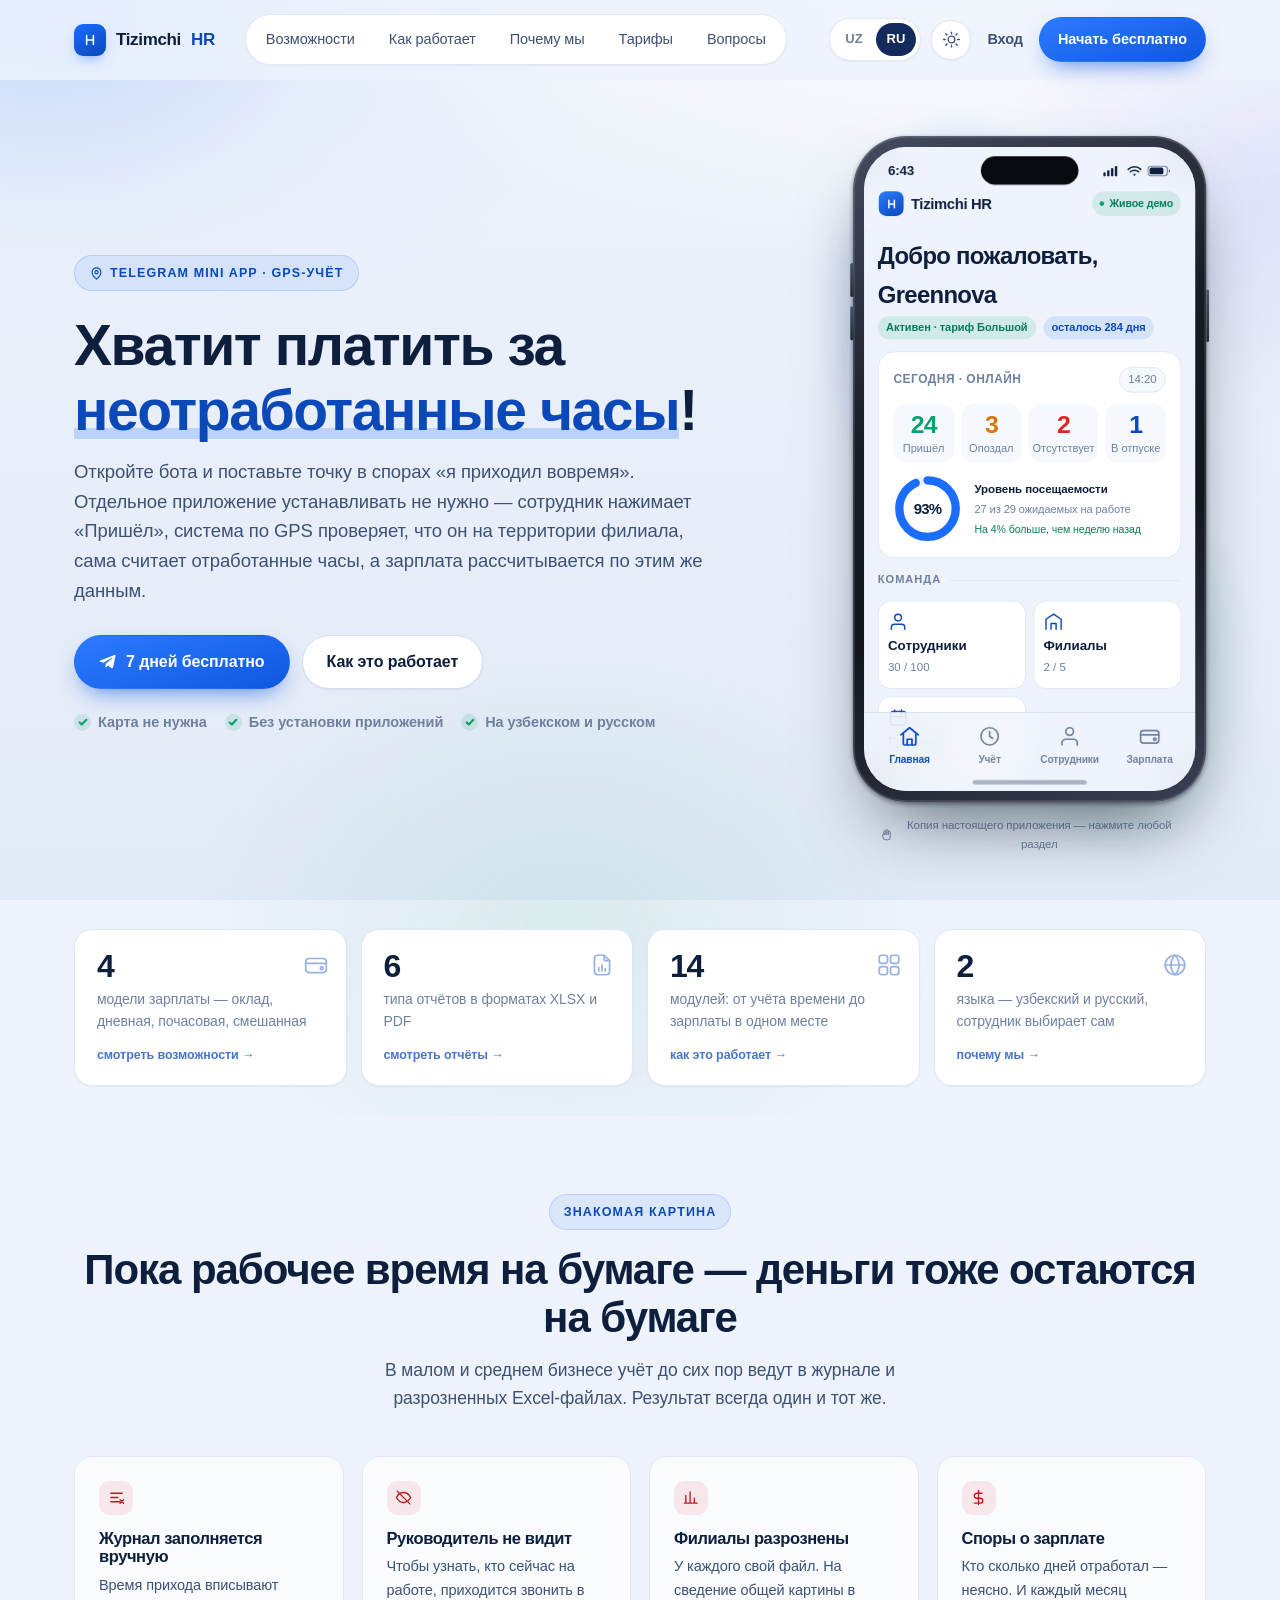
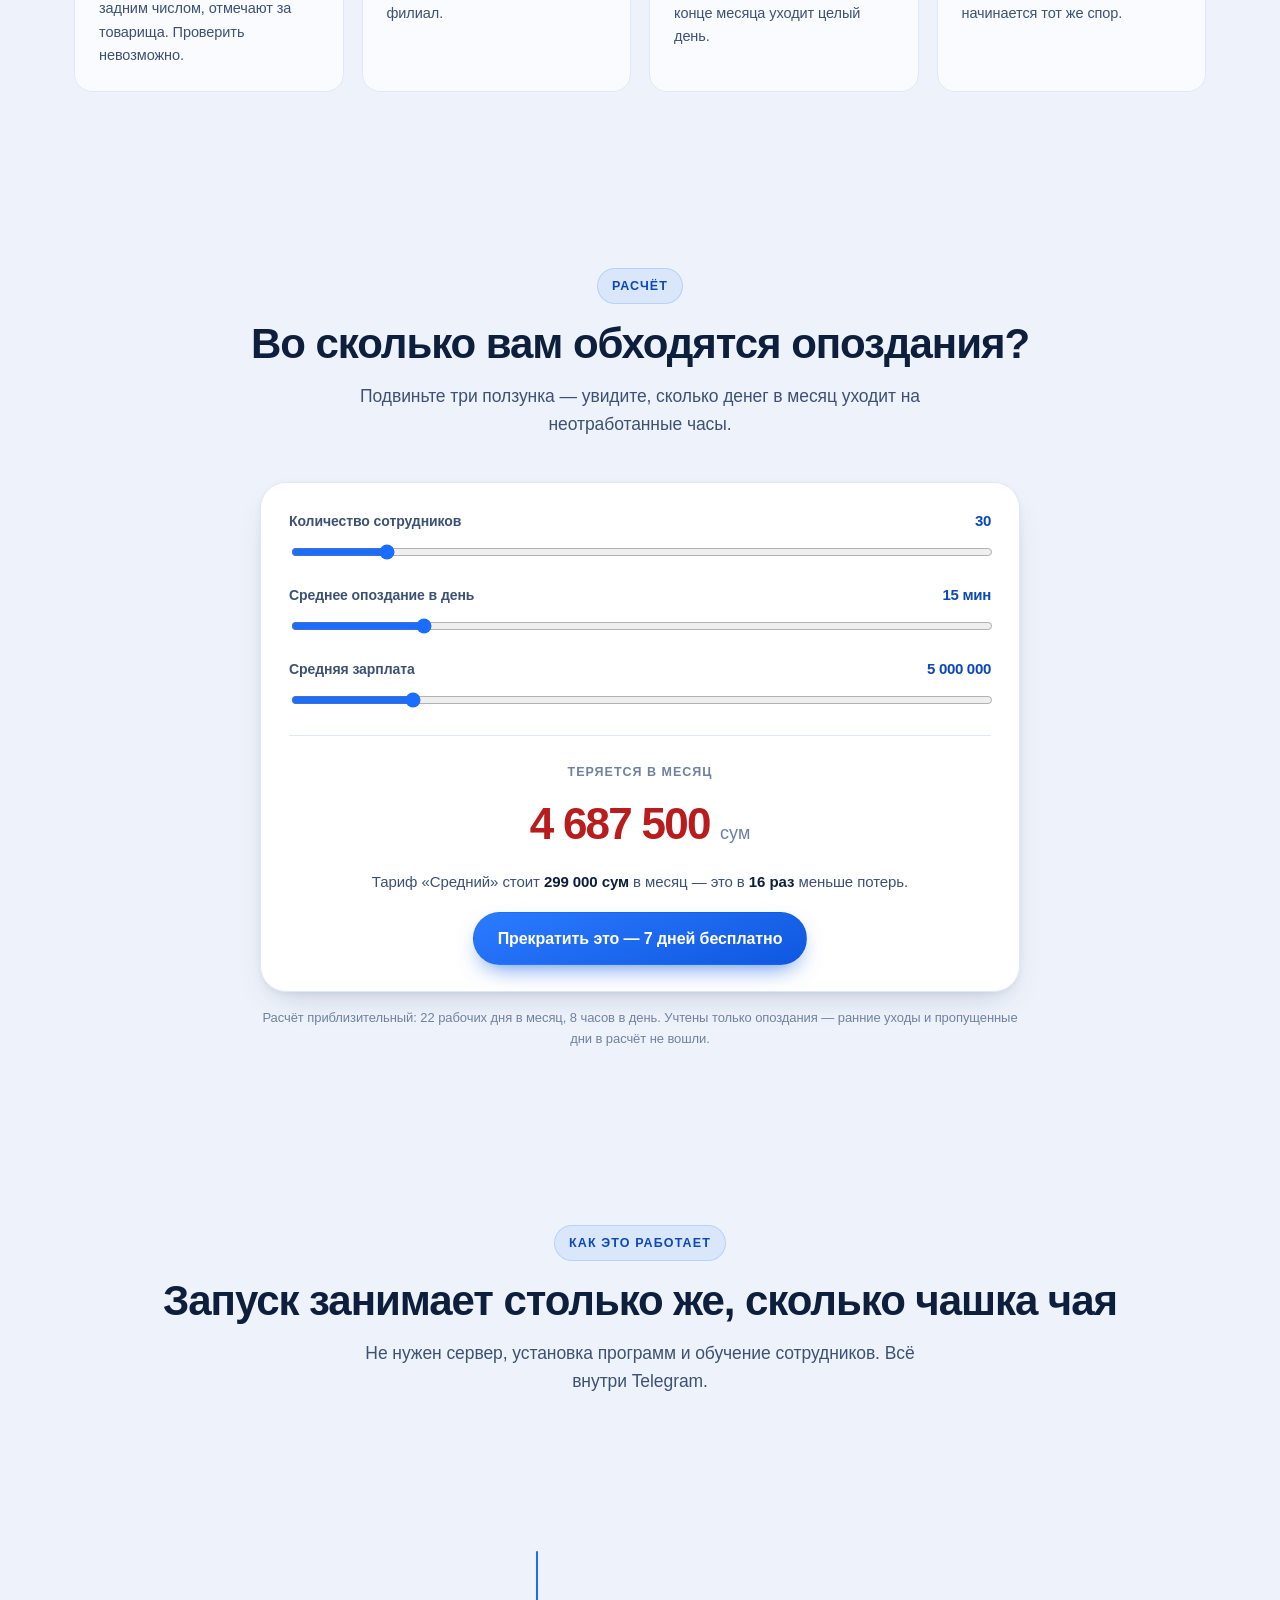
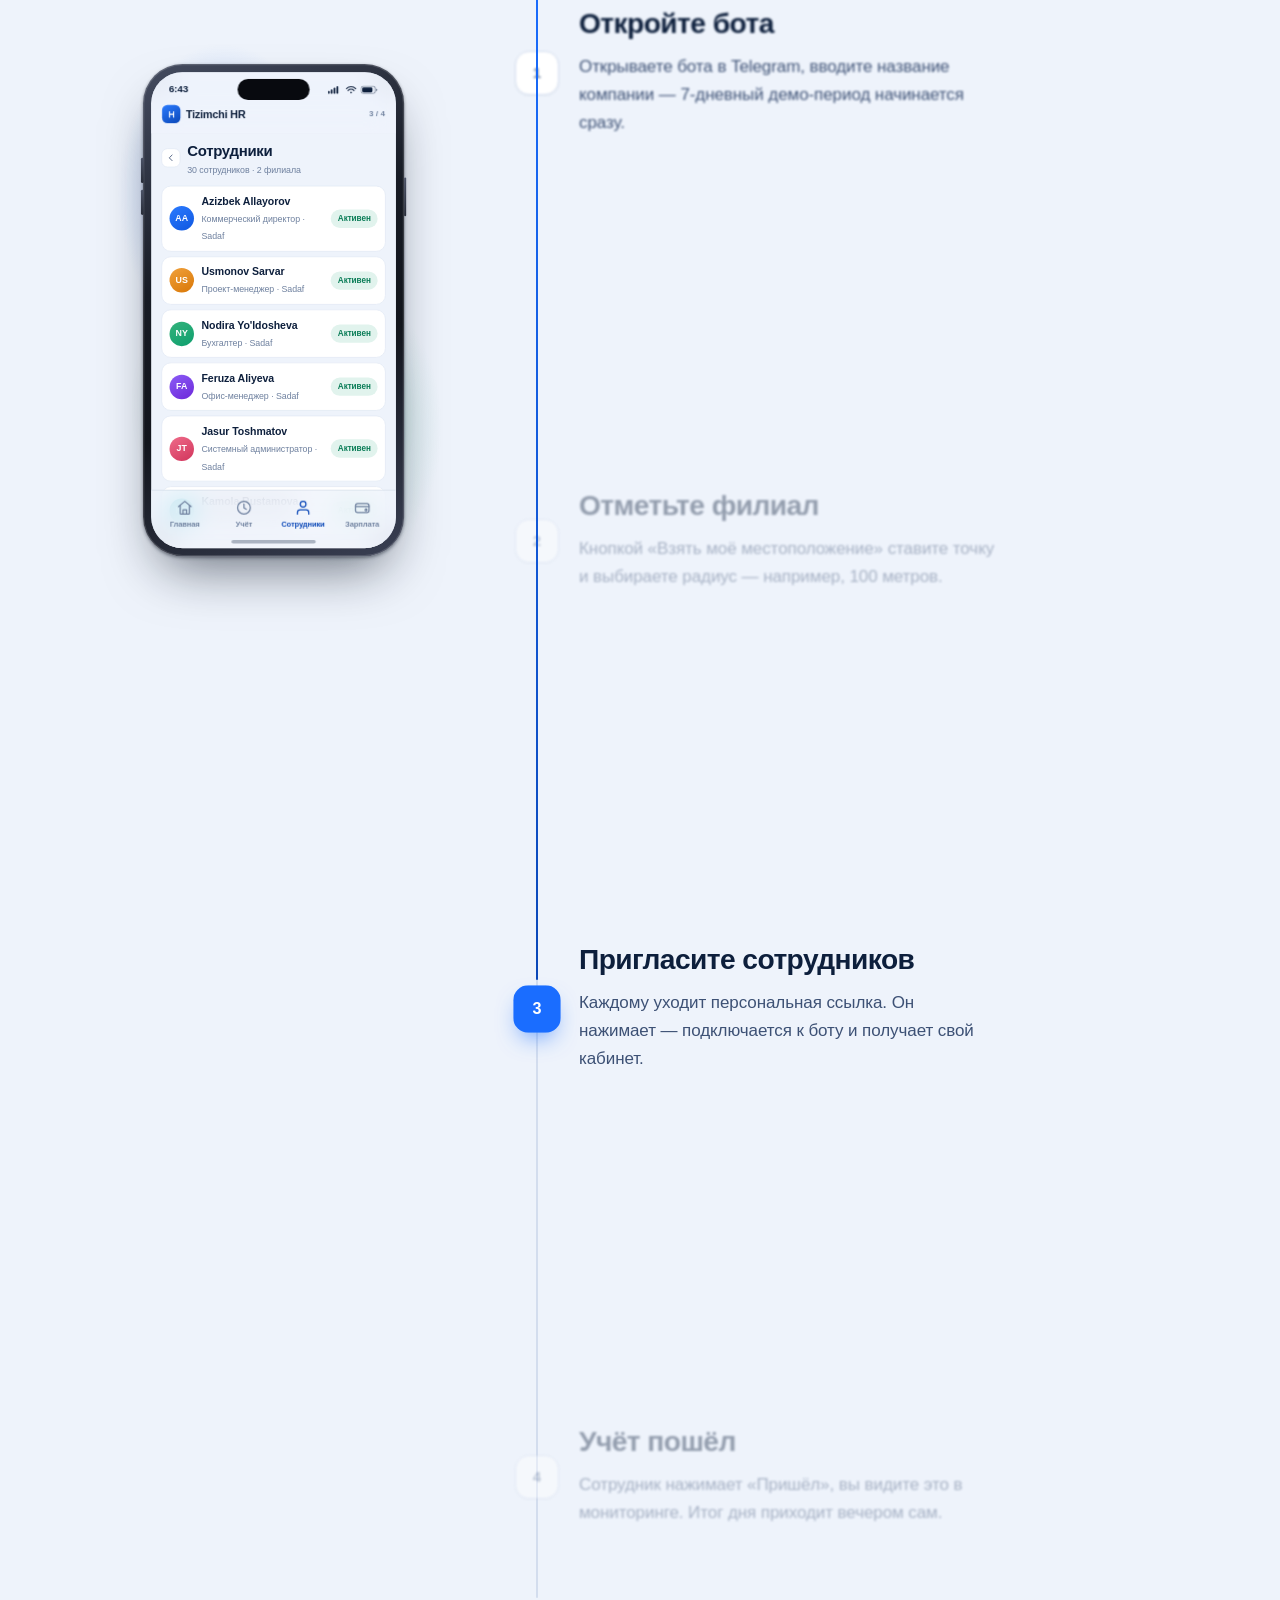
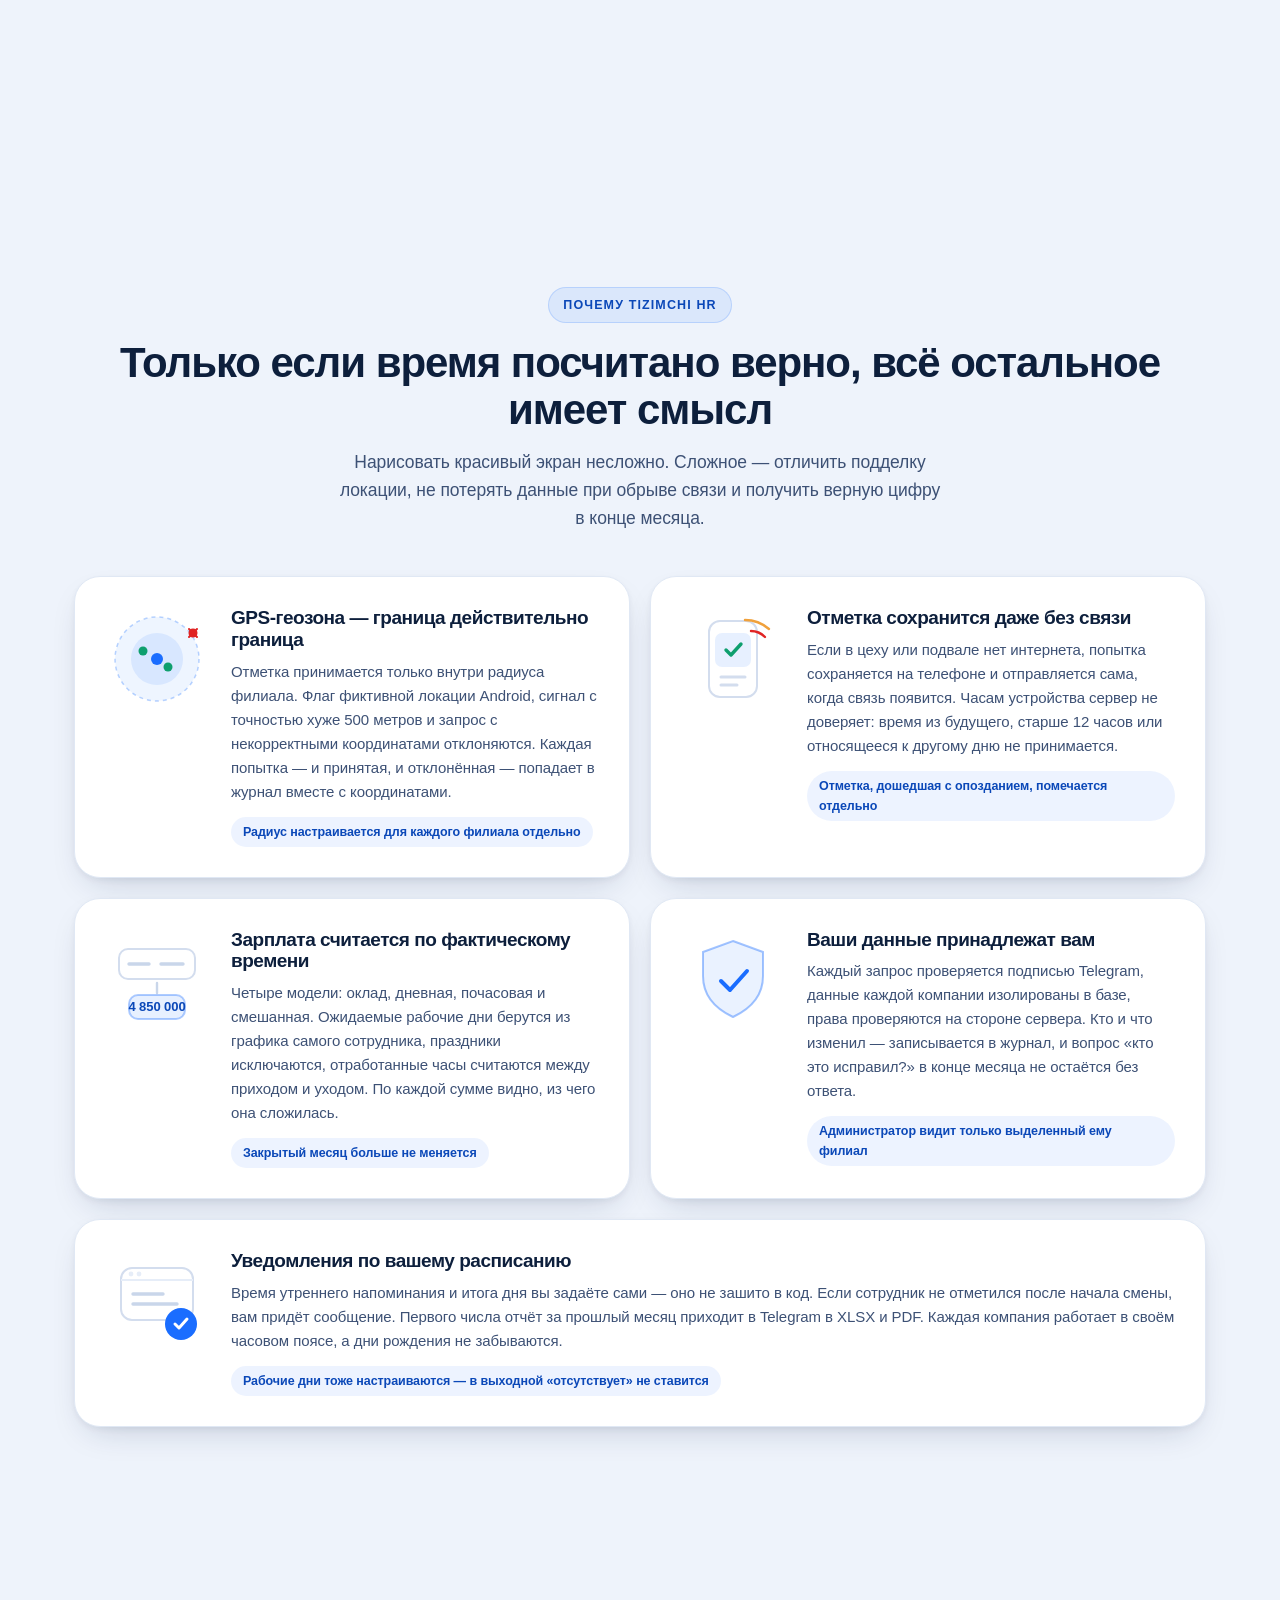
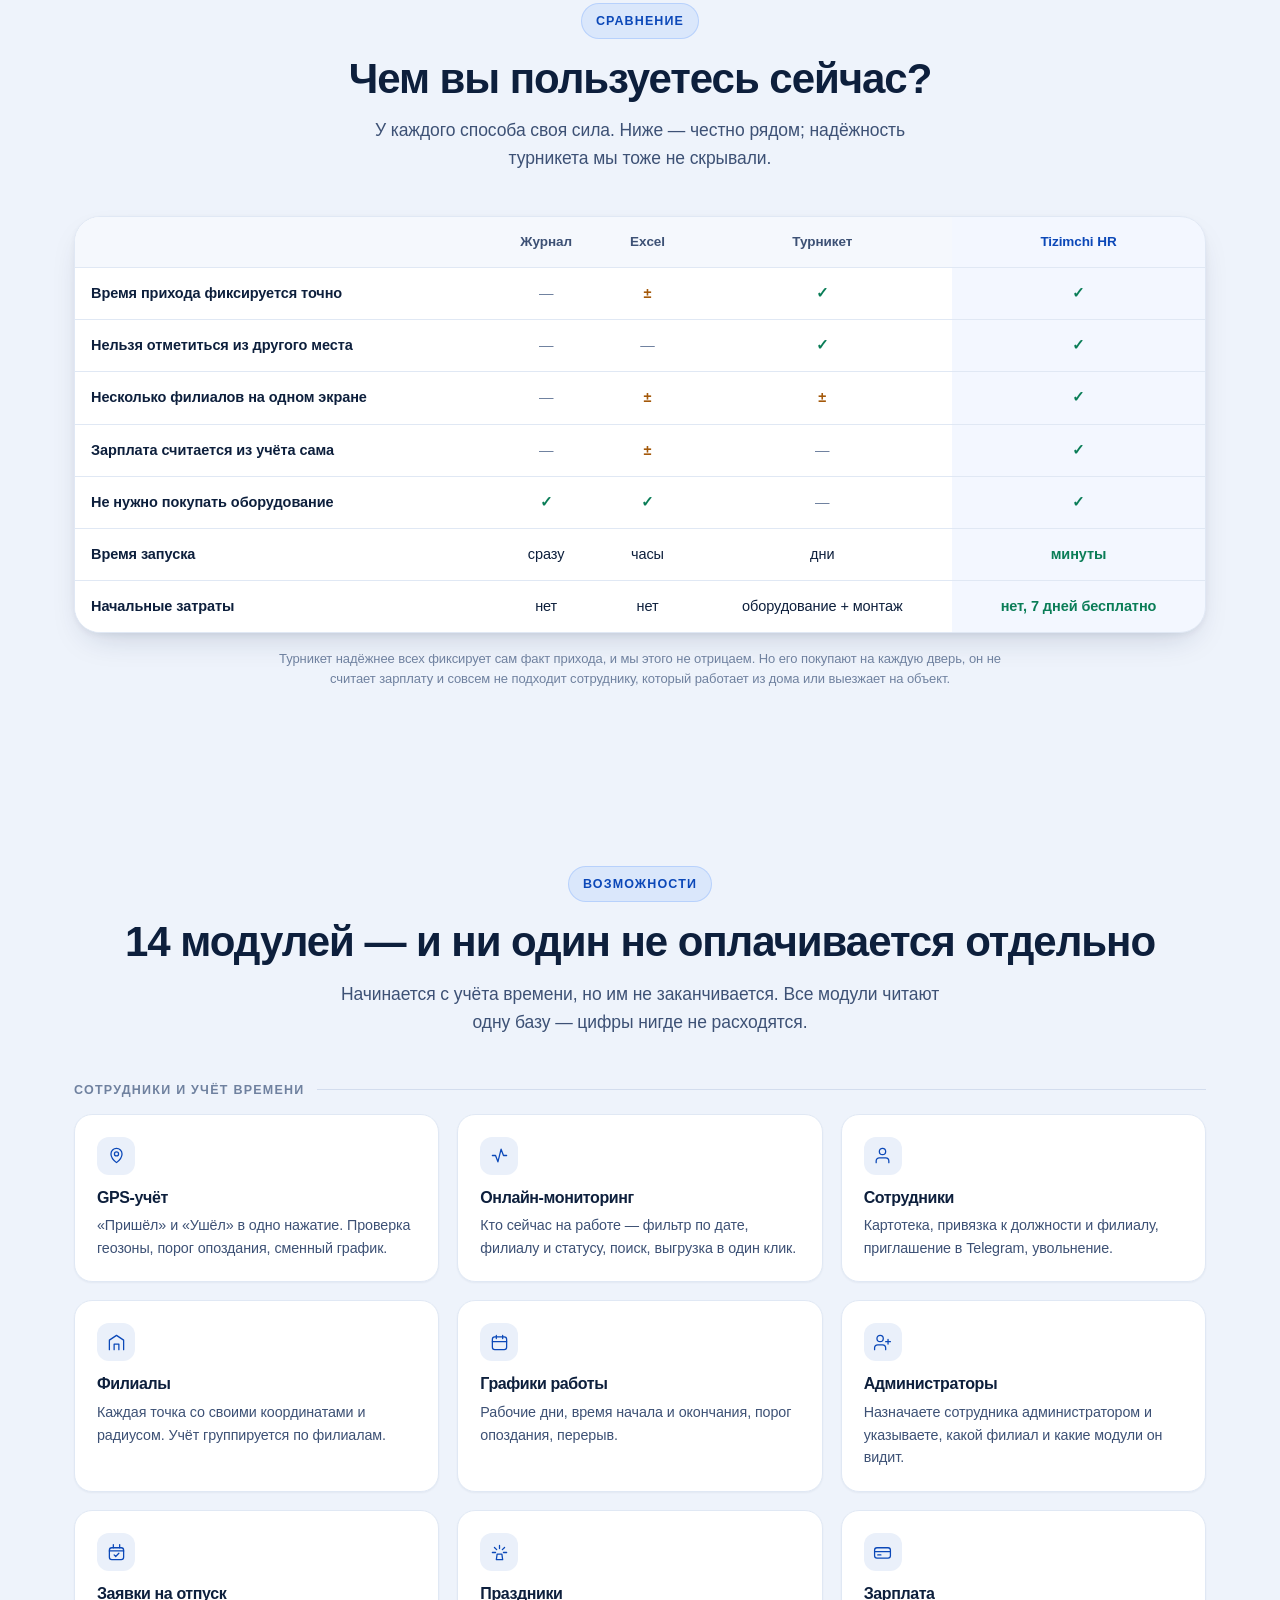
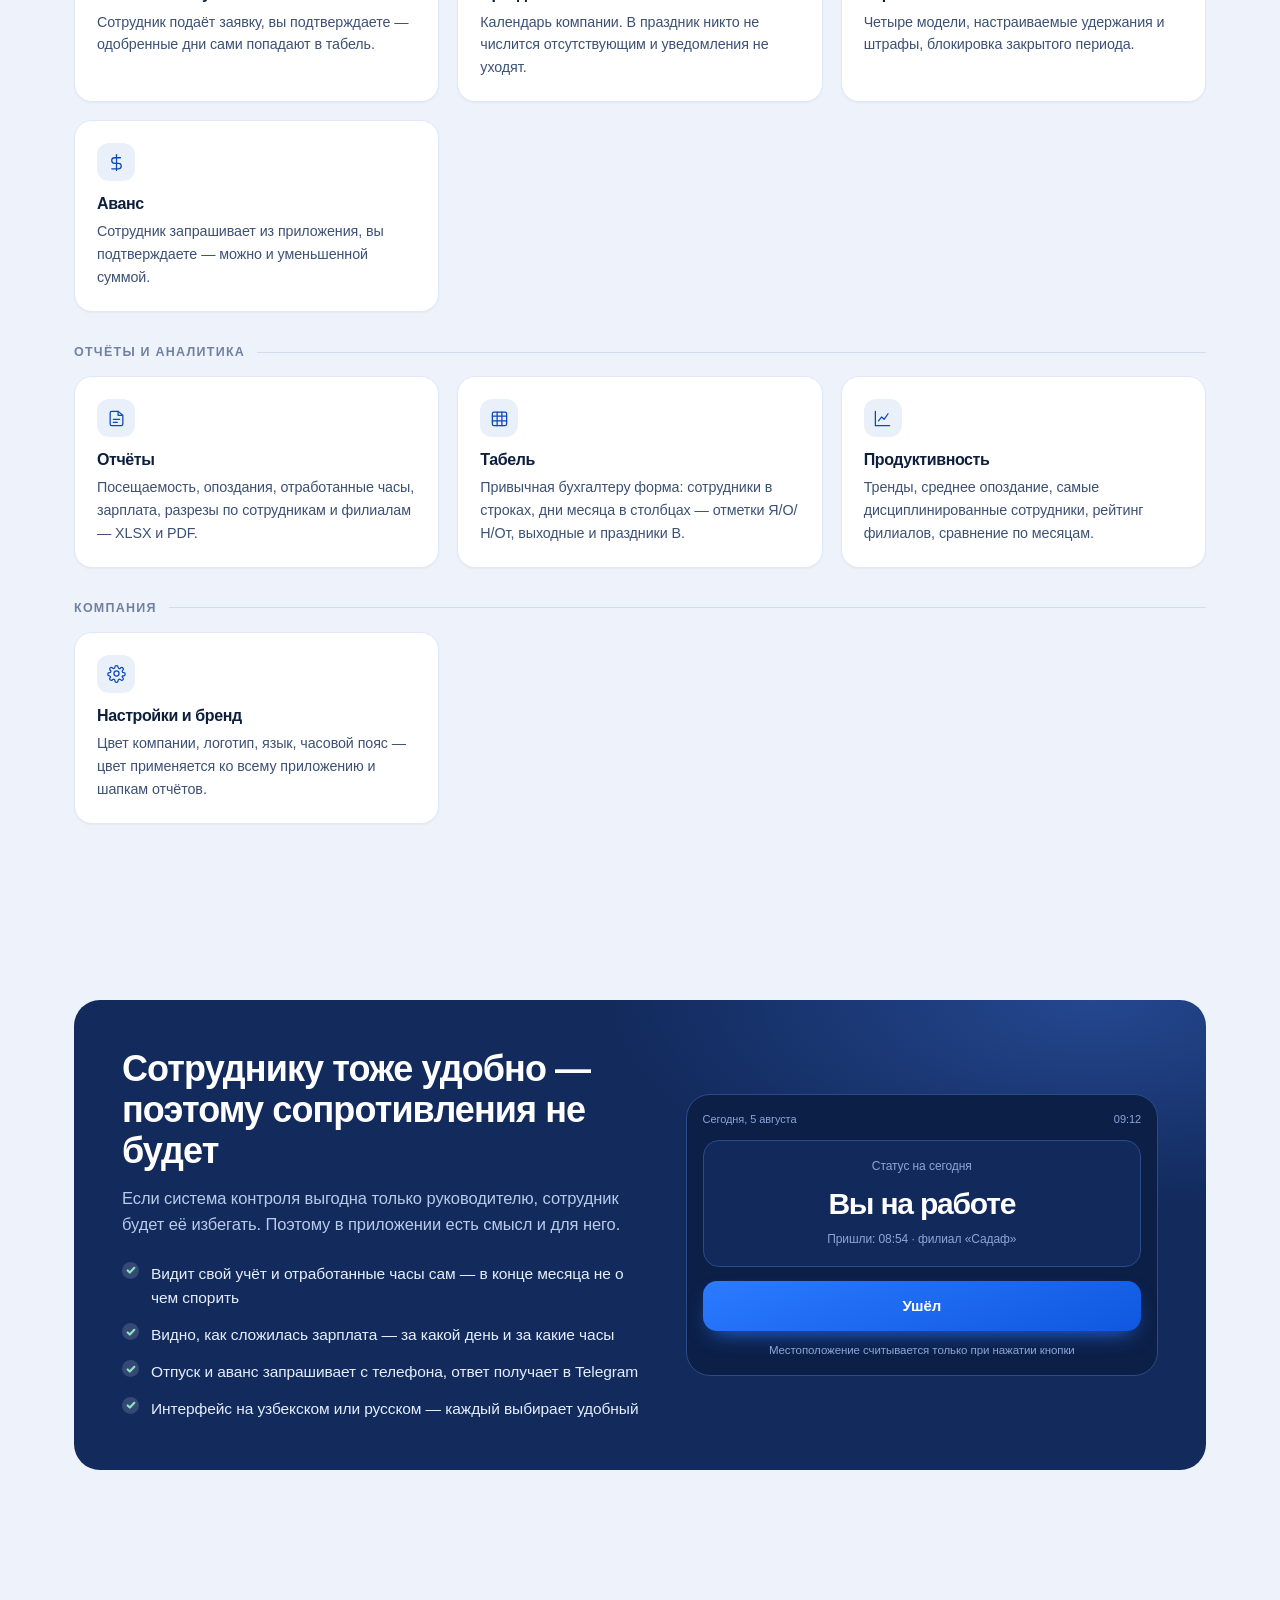
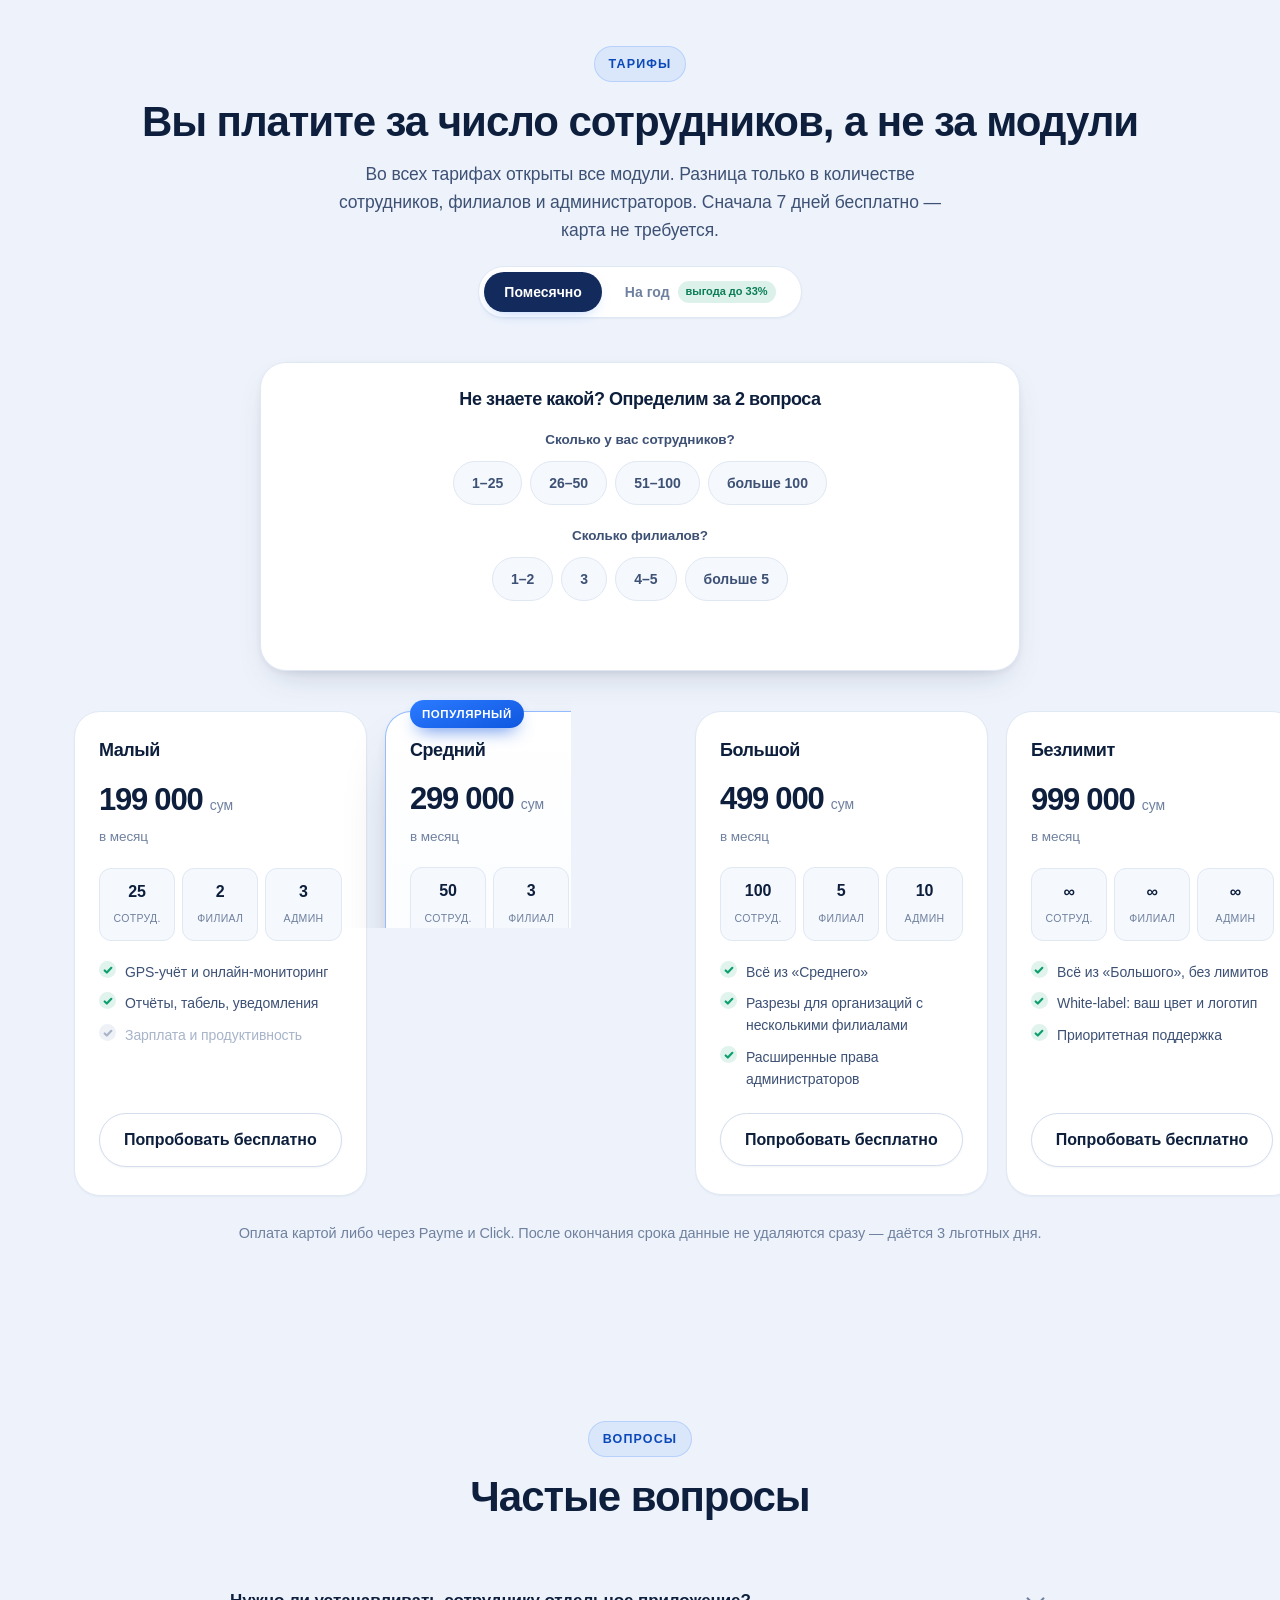
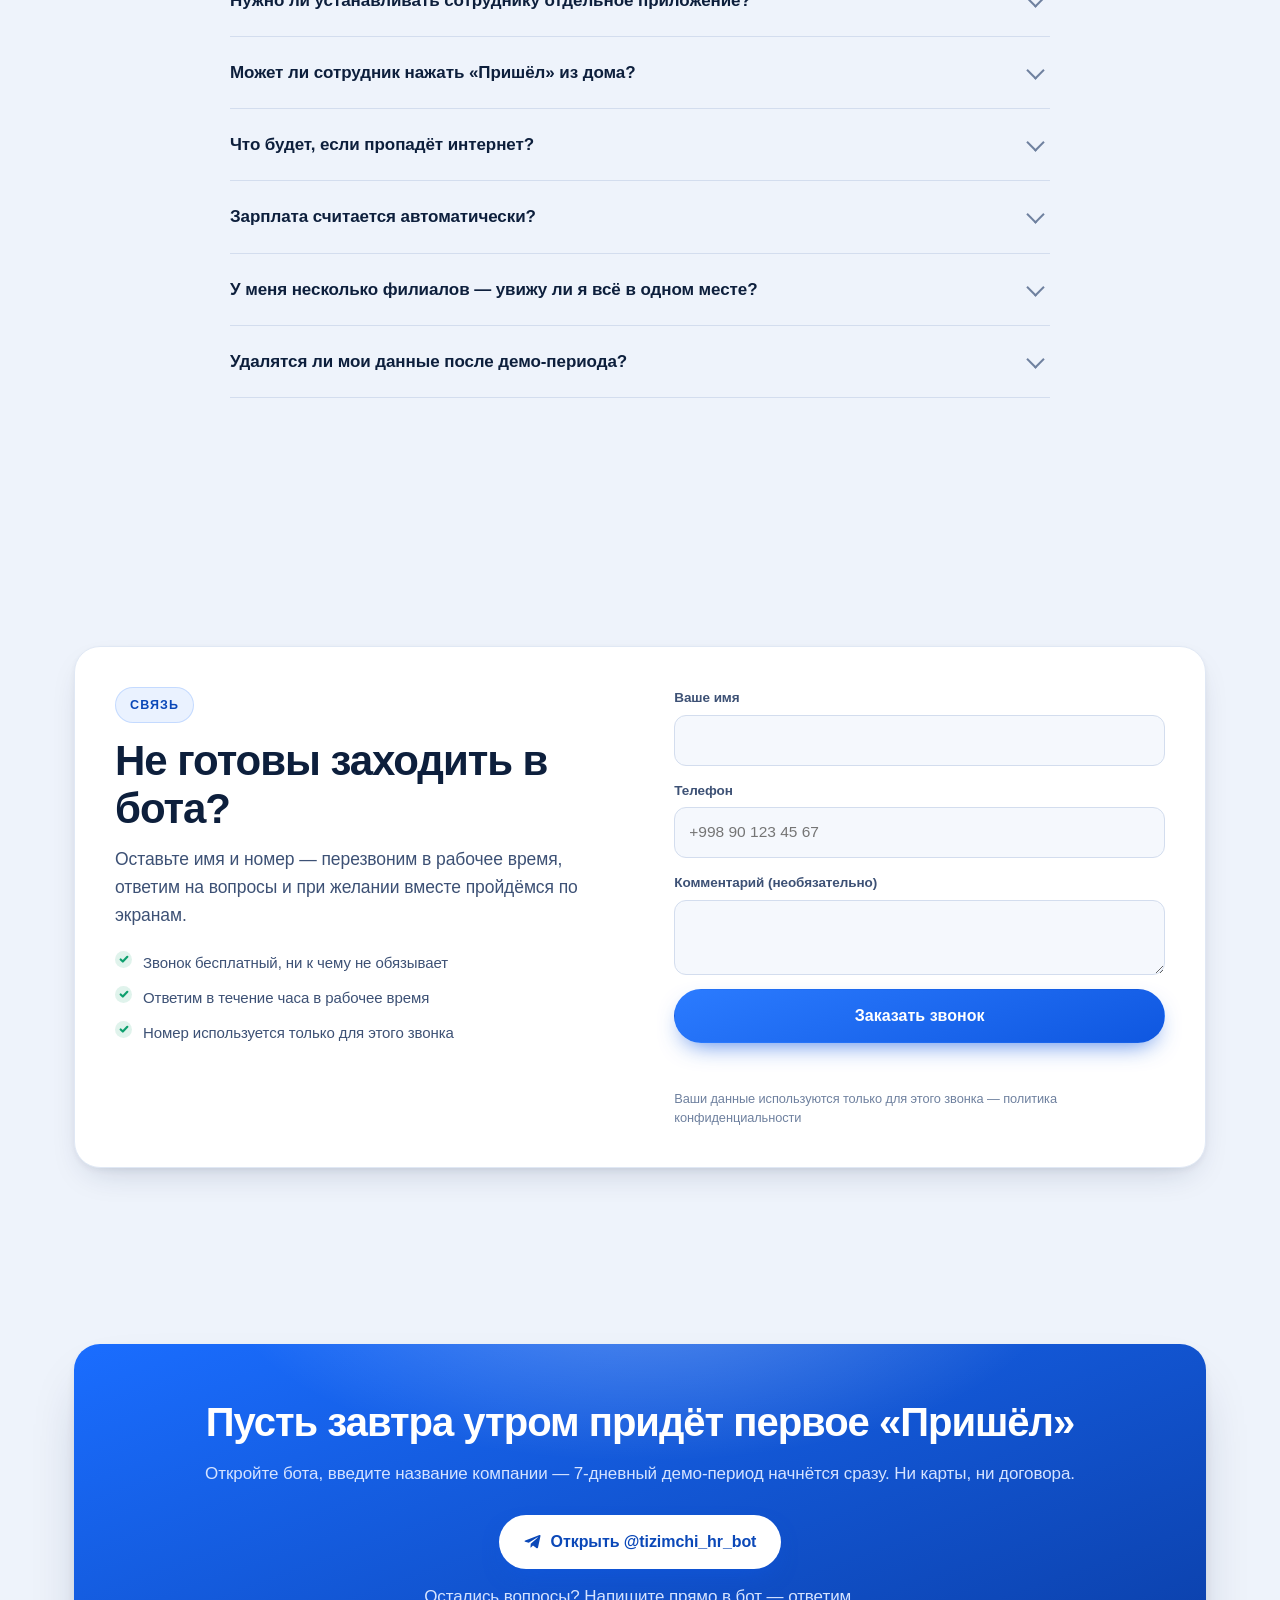
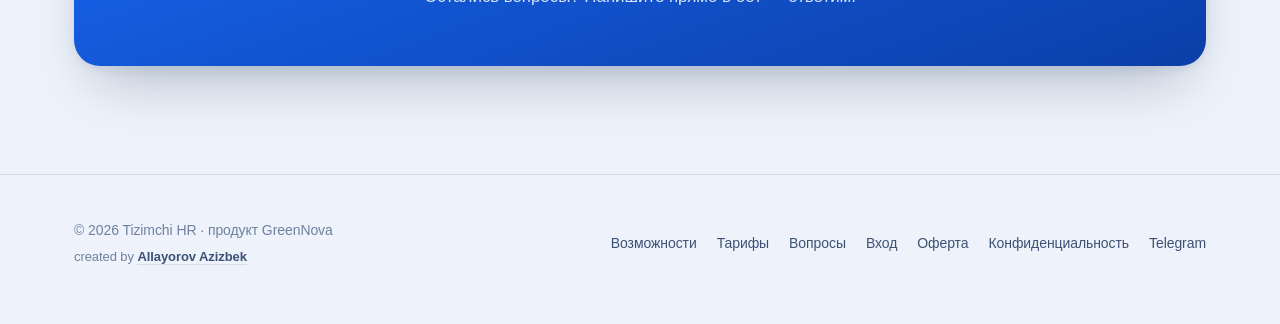
==== commit 484ed32c: "Maxfiylik siyosati sahifasi va hujjat uslubining yagona manbasi Saytda endi shaxsiy ma'lumot to'plan" ====
--- a/ru/index.html
+++ b/ru/index.html
@@ -751,6 +751,7 @@
    aynan uni to'ldirgani kerak. */
 .lead-hp{position:absolute; left:-9999px; width:1px; height:1px; opacity:0}
 .lead-msg{font-size:14.5px; min-height:20px; margin-top:2px}
+.lead-fine{font-size:12.8px; color:var(--muted); line-height:1.5; margin-top:-4px}
 .lead-msg.ok{color:var(--ok-ink)}
 .lead-msg.err{color:var(--bad-ink)}
 .lead-form .btn{width:100%}
@@ -2088,6 +2089,7 @@
         <input class="lead-hp" type="text" name="company" tabindex="-1" autocomplete="off" aria-hidden="true">
         <button class="btn btn-p" type="submit" data-umami-event="ariza-yuborish" data-i18n="ld.send">Заказать звонок</button>
         <p class="lead-msg" id="leadMsg" role="status" aria-live="polite"></p>
+        <p class="lead-fine"><span data-i18n="ld.fine">Ваши данные используются только для этого звонка</span> — <a href="/maxfiylik.html" data-i18n="ld.privlink">политика конфиденциальности</a></p>
       </form>
     </div>
   </div>
@@ -2134,6 +2136,7 @@
       <!-- To'lov tizimlari (Payme, Click) xizmat shartlari sahifasini
            talab qiladi va uni saytdan topa olishi kerak -->
       <a href="/oferta.html" data-i18n="nav.offer">Оферта</a>
+      <a href="/maxfiylik.html" data-i18n="nav.priv">Конфиденциальность</a>
       <a data-umami-event="bot-futer" href="https://t.me/tizimchi_hr_bot">Telegram</a>
     </nav>
   </div>
@@ -2357,12 +2360,15 @@
  "ld.phone": "Telefon",
  "ld.note": "Izoh (ixtiyoriy)",
  "ld.send": "Qo'ng'iroq so'rash",
+ "ld.fine": "Ma'lumotingiz faqat shu qo'ng'iroq uchun ishlatiladi",
+ "ld.privlink": "maxfiylik siyosati",
  "c.title": "Ertaga ertalab birinchi «Keldim» tushsin",
  "c.sub": "Botni oching, kompaniya nomini yozing — 7 kunlik demo shu zahoti ochiladi. Karta so'ralmaydi, shartnoma kutilmaydi.",
  "c.btn": "@tizimchi_hr_bot ni ochish",
  "c.note": "Savolingiz bormi? Shu botning o'zidan yozing — javob beramiz.",
  "fo.by": "GreenNova mahsuloti",
  "nav.offer": "Oferta",
+ "nav.priv": "Maxfiylik",
  "meta.title": "Tizimchi HR — Telegram ichida GPS davomat va ish haqi",
  "meta.desc": "Xodim Telegramda «Keldim» bosadi — GPS filial hududida ekani tekshiriladi, ishlangan soat o'zi hisoblanadi, ish haqi shundan chiqadi. 7 kun bepul, karta kerak emas."
 };
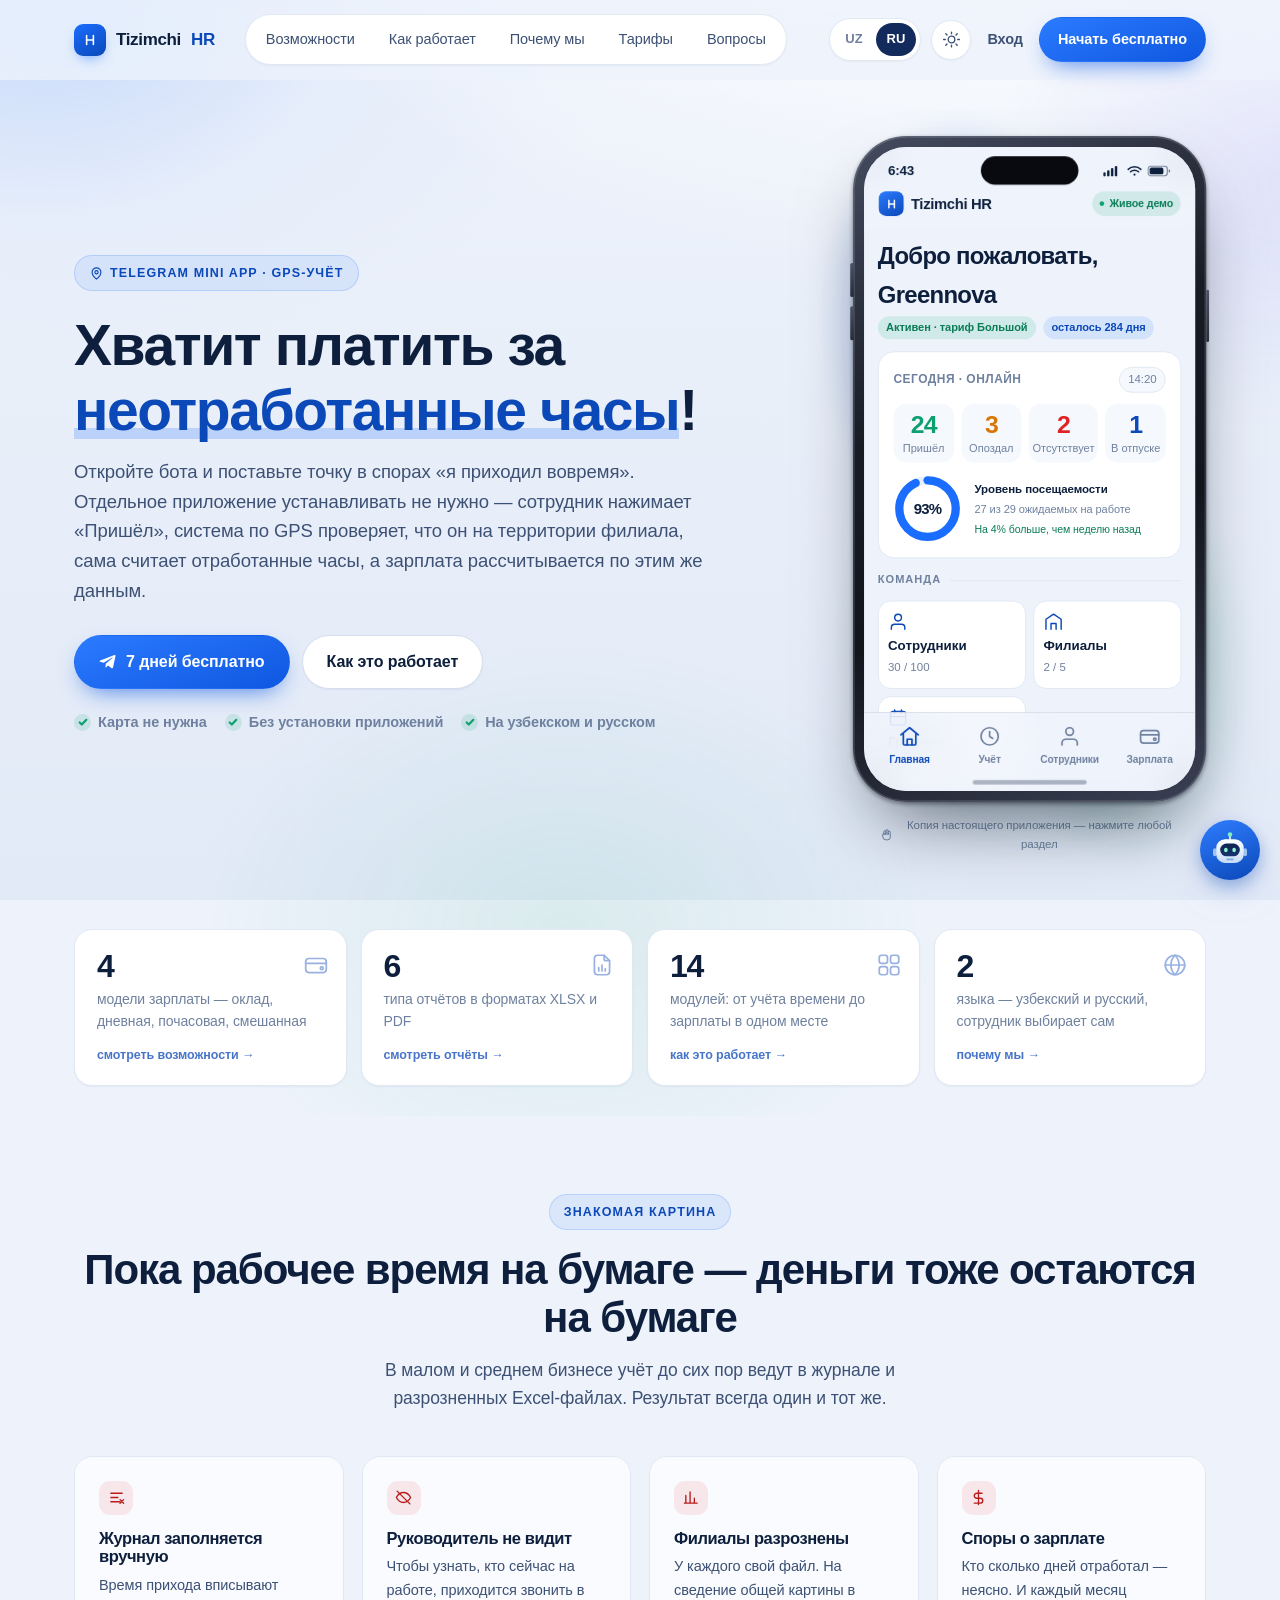
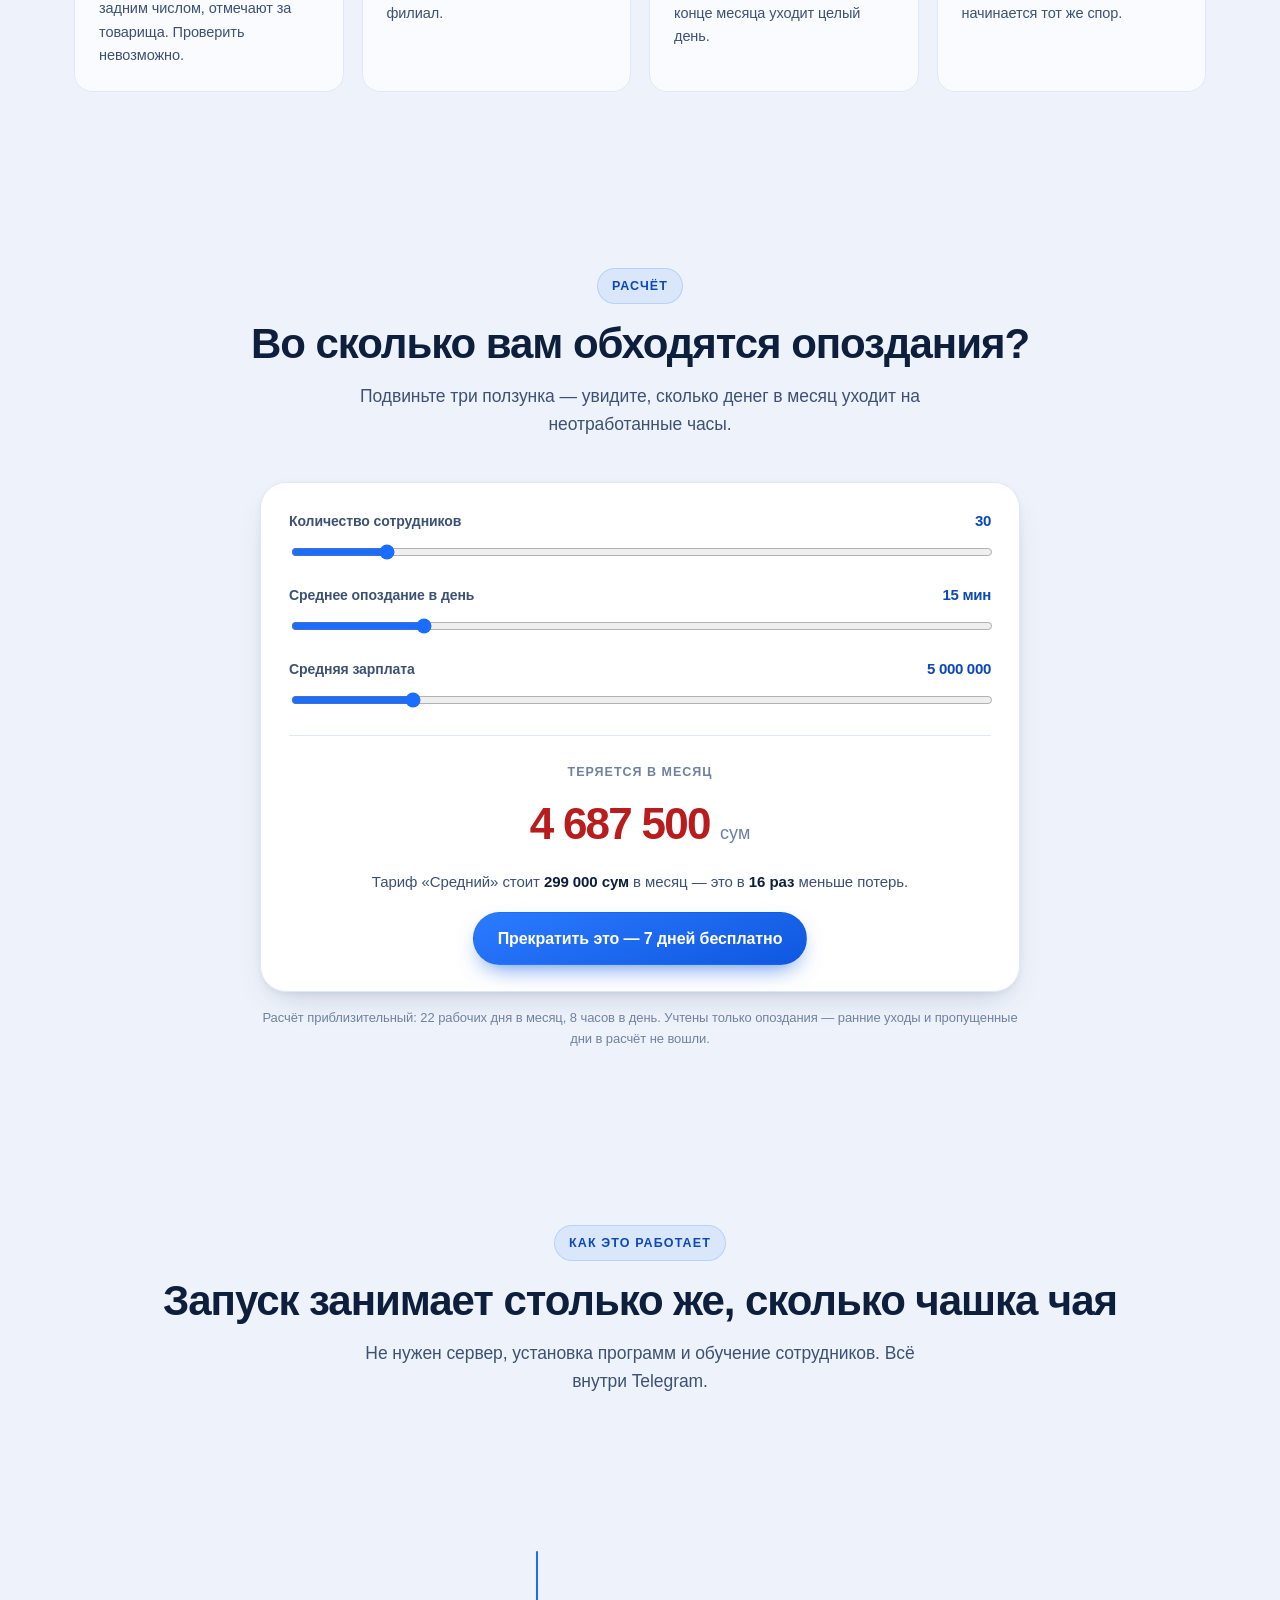
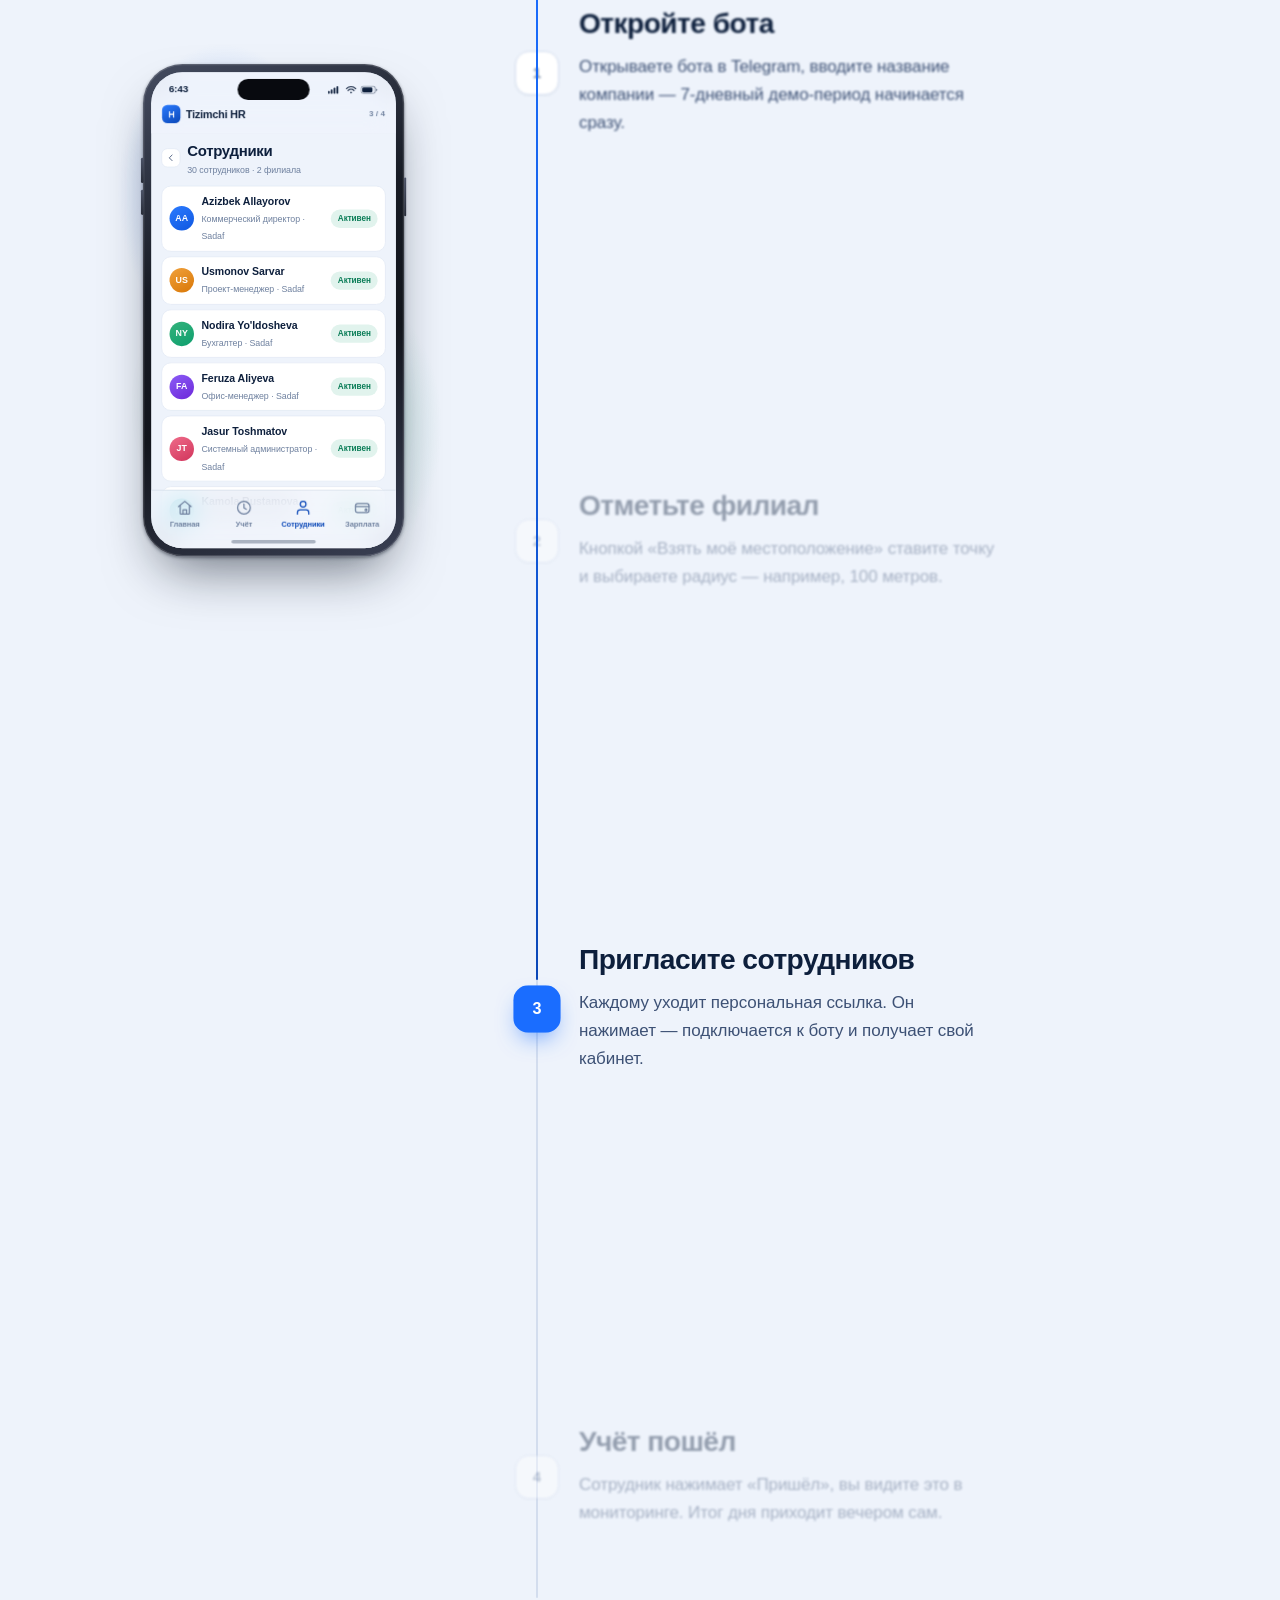
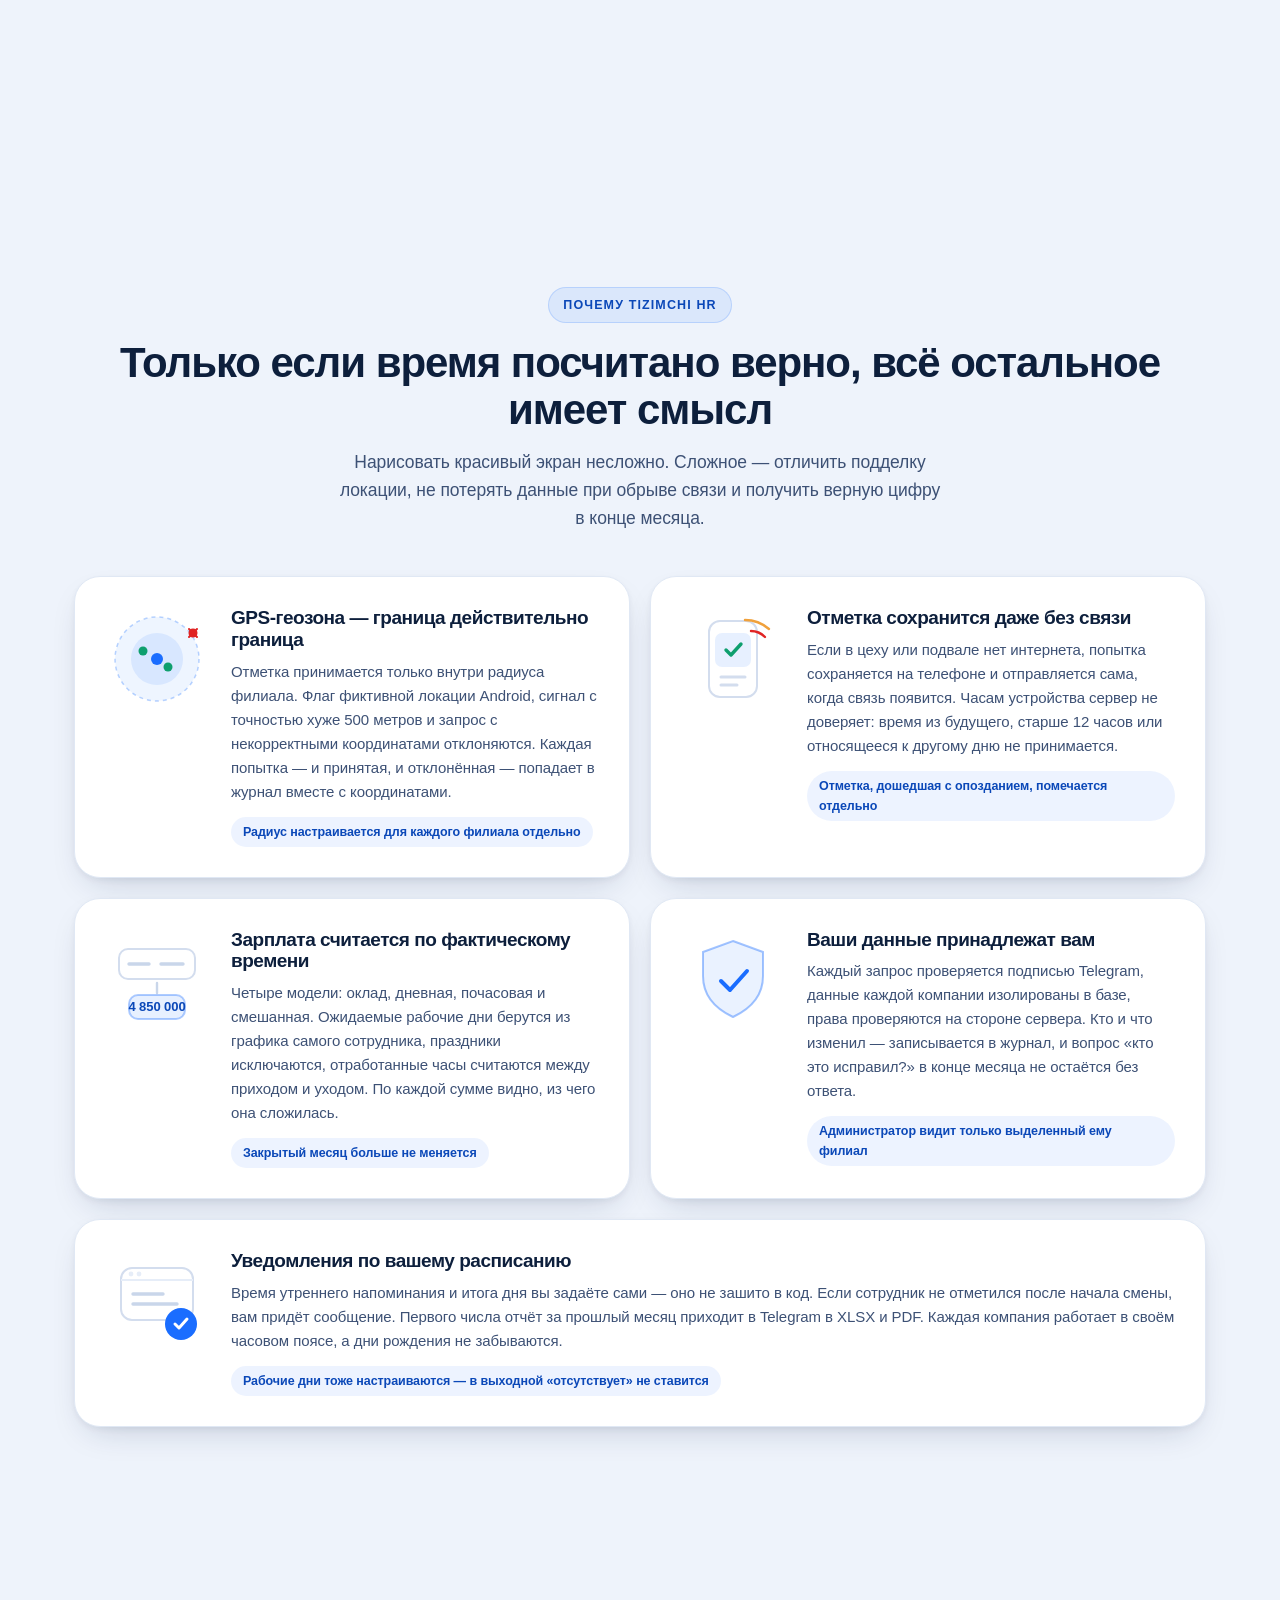
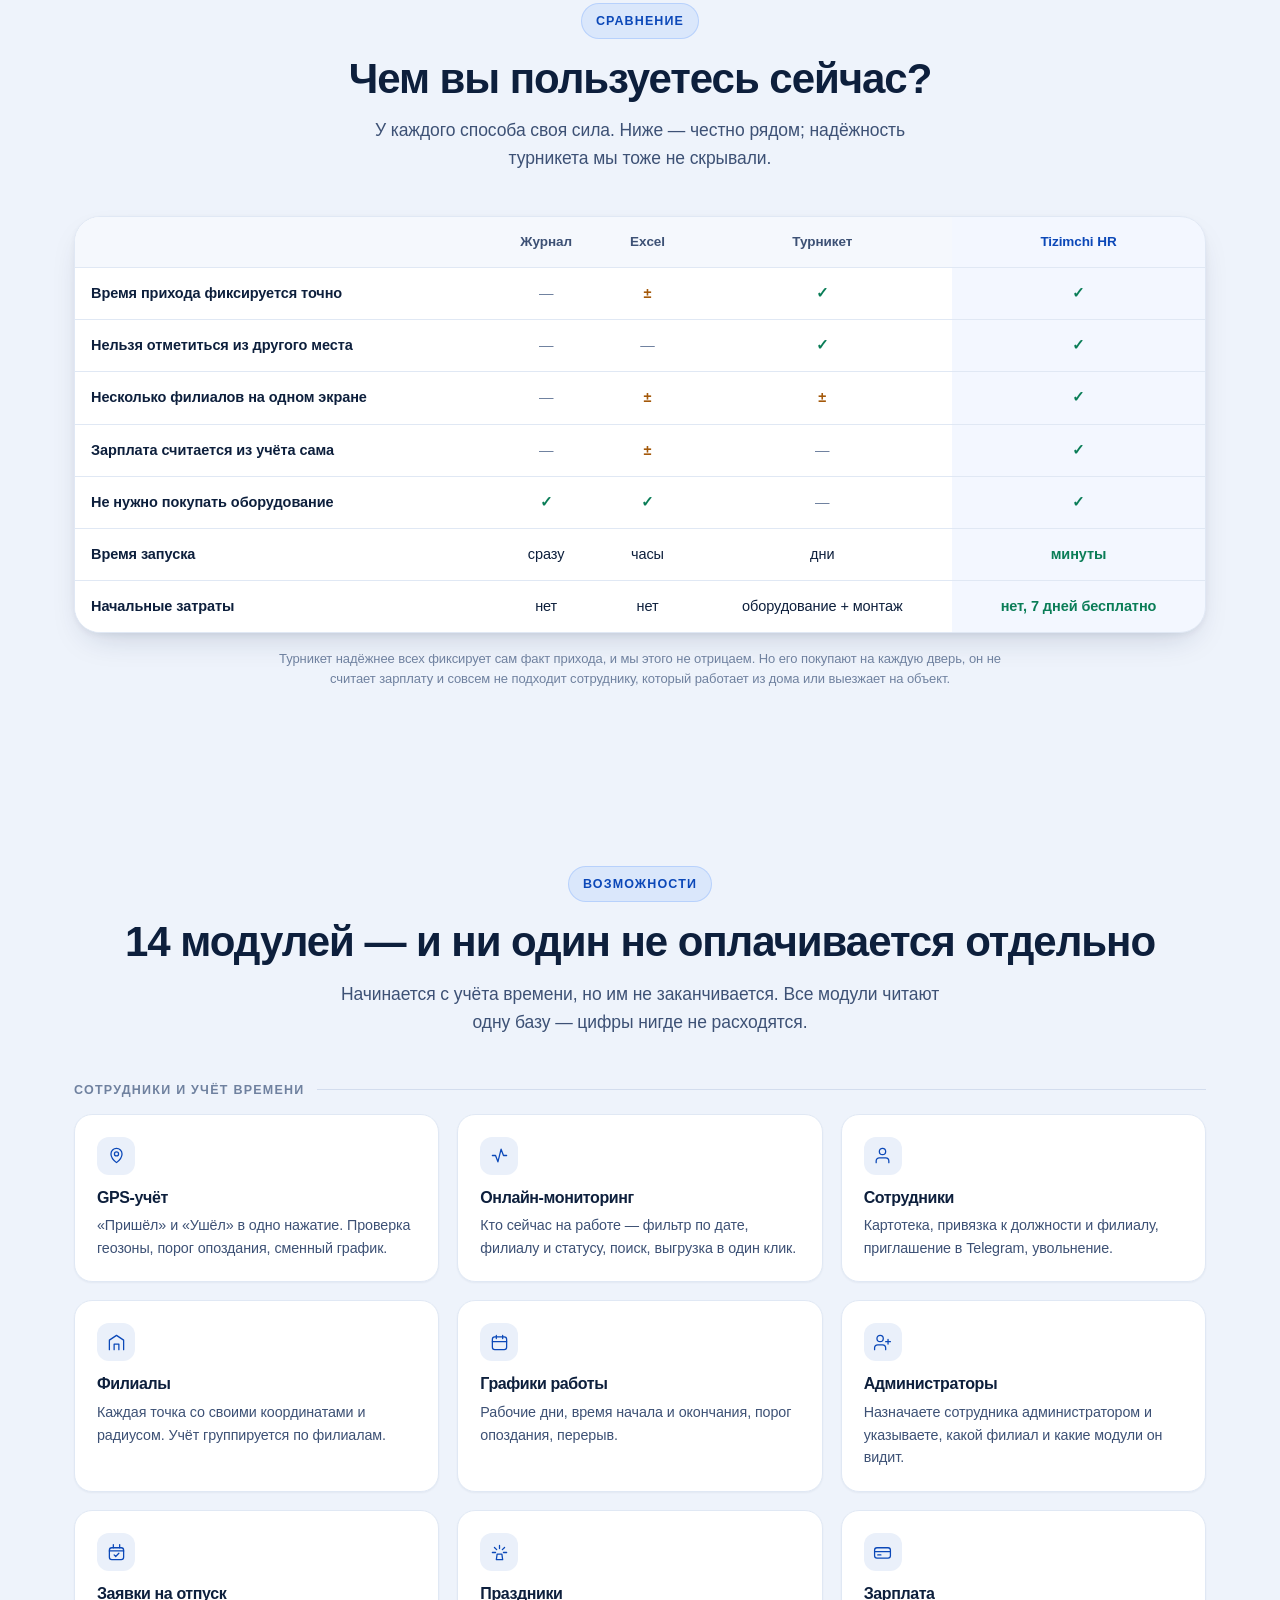
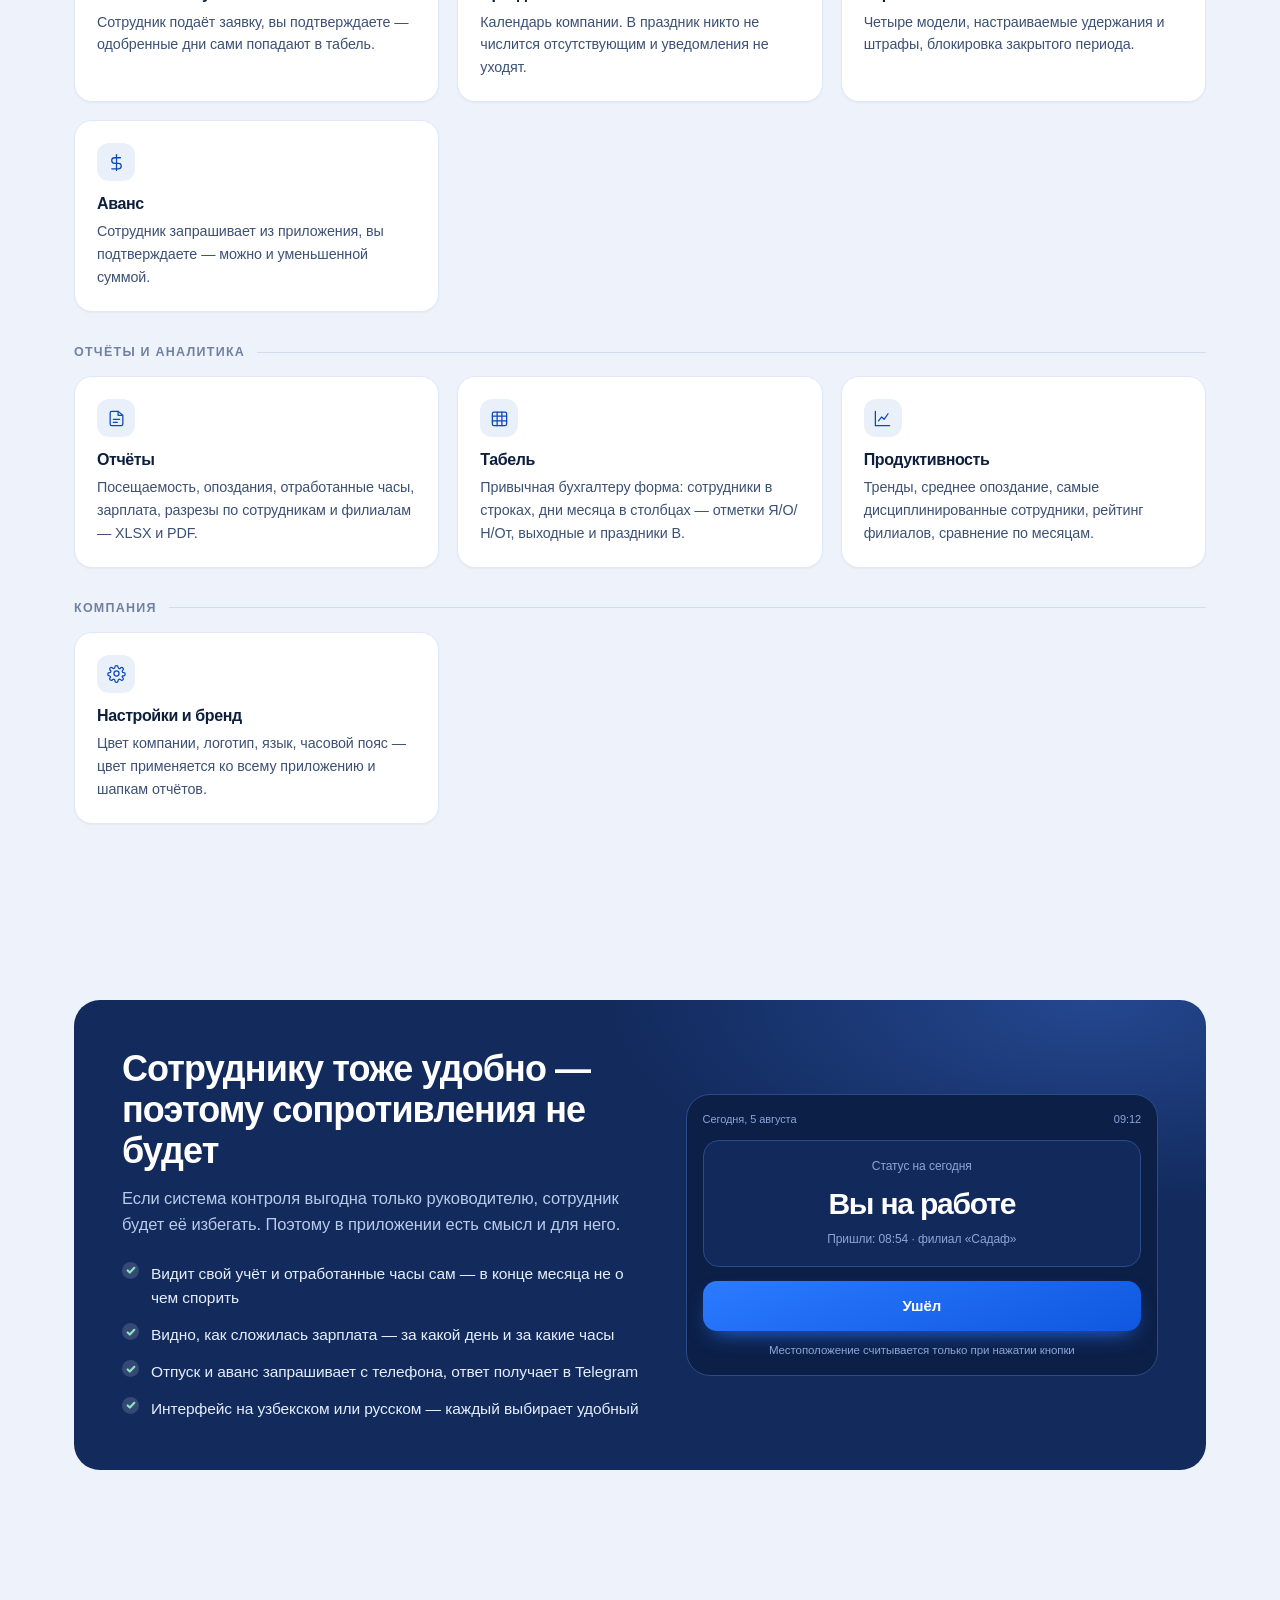
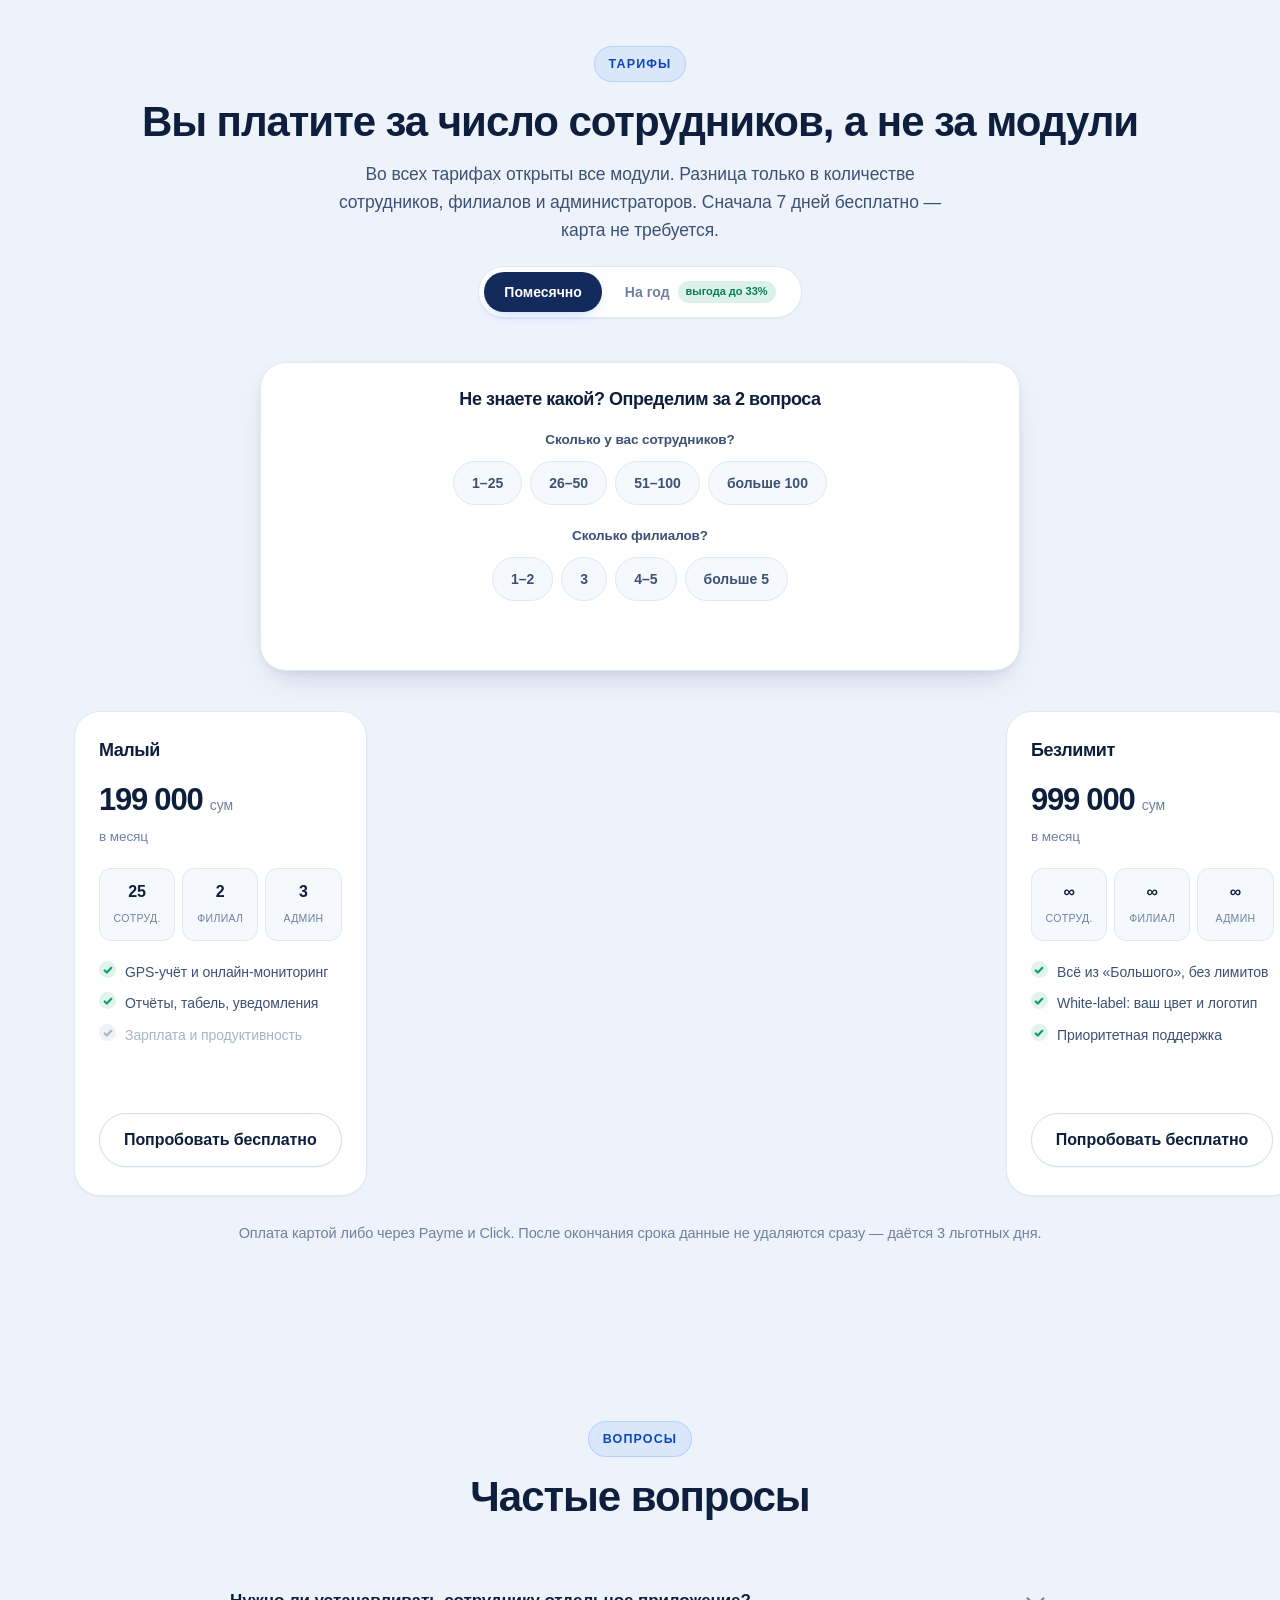
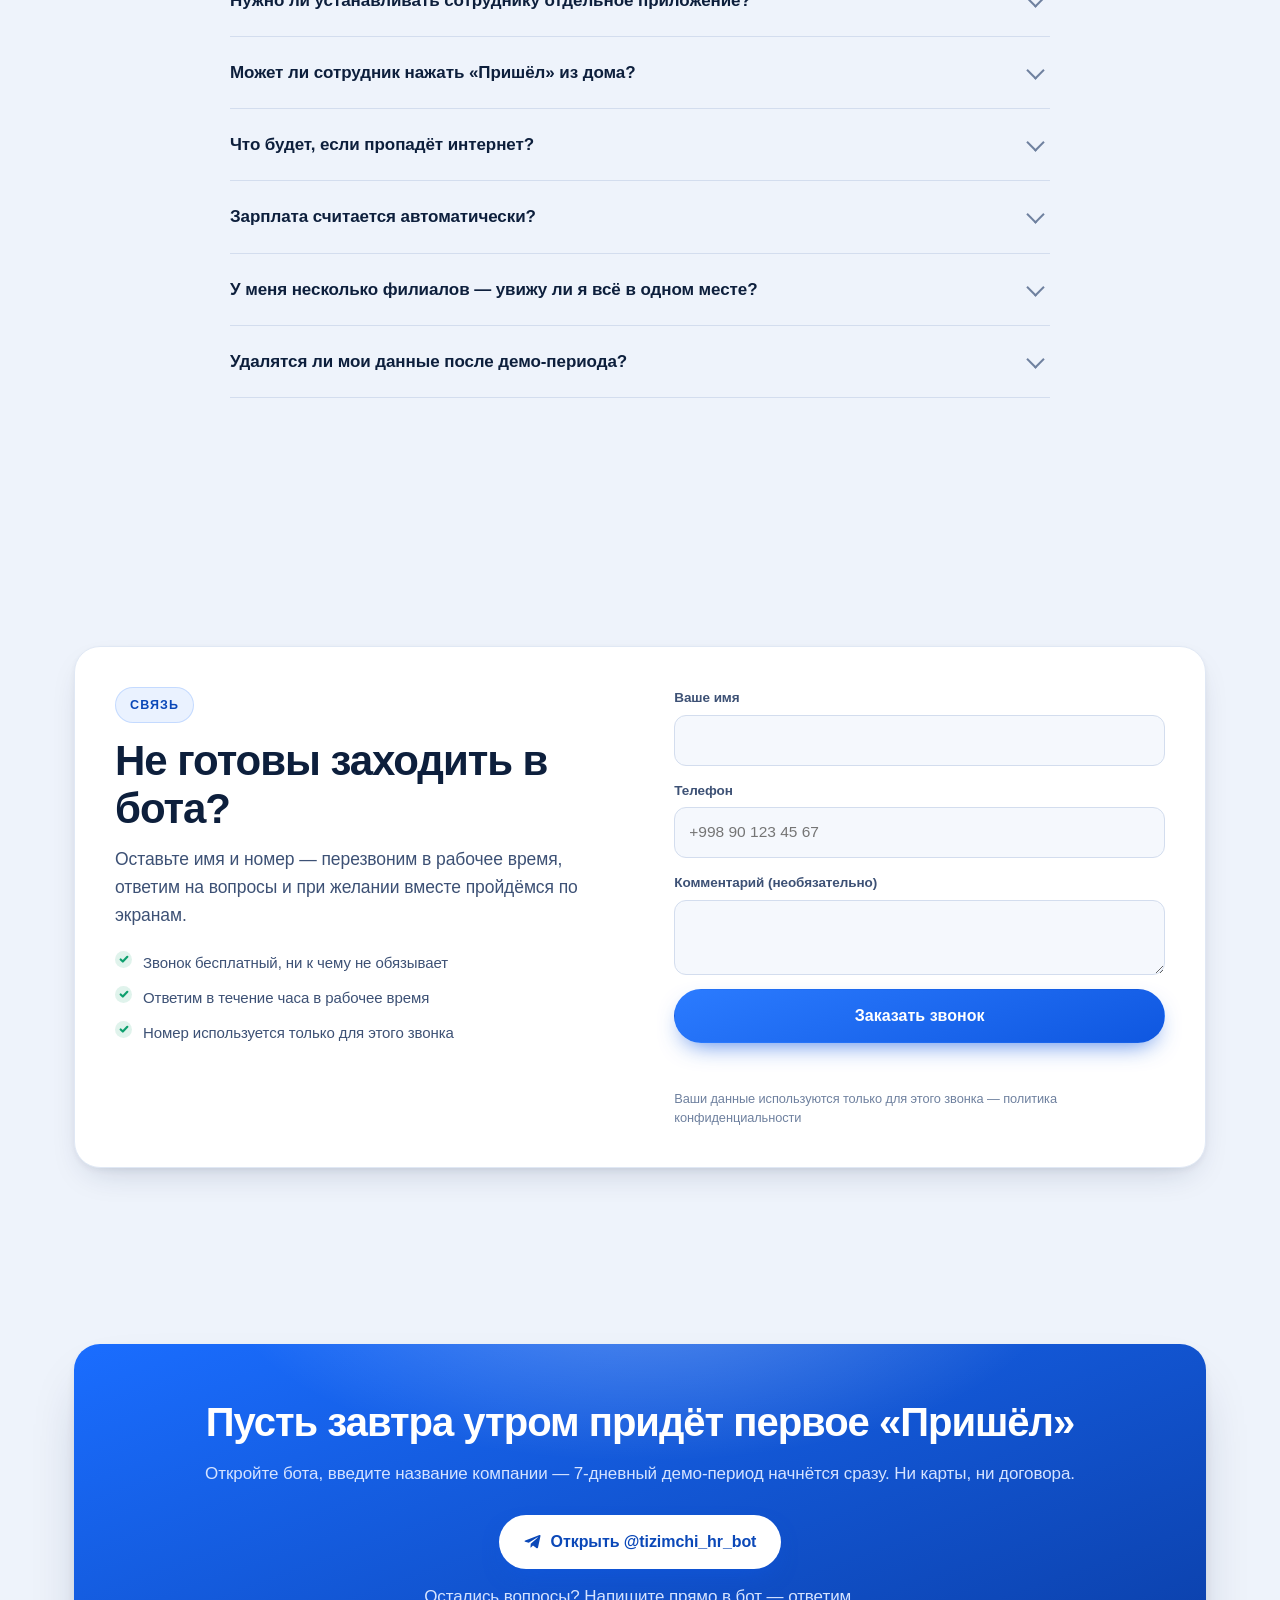
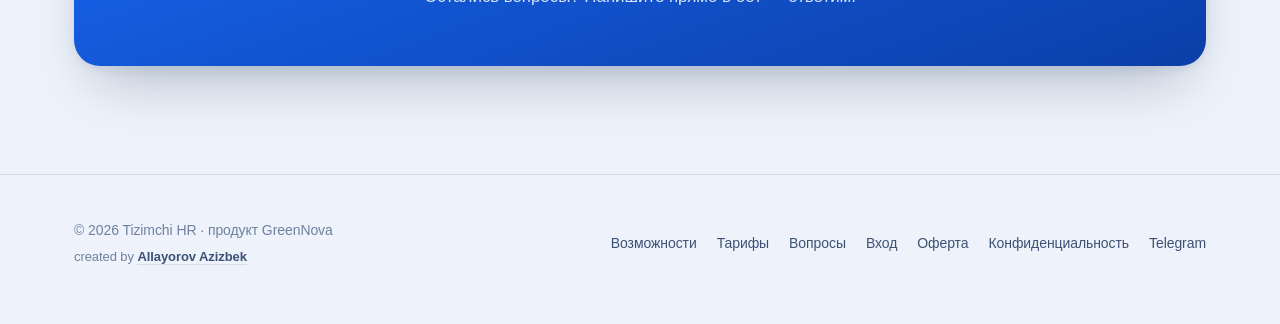
==== commit 038b5fc1: "AI yordamchi: animatsion robot va mini chat Saytga mehmon savoliga darhol javob beradigan yordamchi " ====
--- a/ru/index.html
+++ b/ru/index.html
@@ -1056,6 +1056,136 @@
   .mcta .btn{flex:1 1 0; min-width:0; padding-left:10px; padding-right:10px}
   body{padding-bottom:76px}
 }
+
+/* ---------- AI yordamchi ----------
+   Sayt mehmoni uchun mini chat. Javobni o'z serverimizdagi endpoint
+   beradi (`/panel/api/sayt-yordamchi`) — tashqi vidjet, tashqi skript
+   va cookie YO'Q. Butun vidjet ~6 KB, saytning nol-bog'liqlik qoidasi
+   buzilmaydi.
+
+   ⚠️ Telefonda pastda `.mcta` paneli turadi (76 px). Tugma undan
+   YUQORIDA joylashadi, aks holda ikkalasi ustma-ust tushadi. */
+.aiw{position:fixed; right:20px; bottom:20px; z-index:70;
+  display:flex; flex-direction:column; align-items:flex-end; gap:12px}
+
+/* ---- chaqiruv tugmasi ---- */
+.aibtn{width:60px; height:60px; border-radius:50%; border:0; cursor:pointer; padding:0;
+  background:linear-gradient(160deg,#2f7dff,#0b48b8);
+  box-shadow:0 6px 16px rgba(11,72,184,.34), 0 18px 40px -18px rgba(11,72,184,.6);
+  display:grid; place-items:center; position:relative;
+  transition:transform .32s var(--ease), box-shadow .32s var(--ease)}
+.aibtn:hover{transform:translateY(-3px) scale(1.04);
+  box-shadow:0 10px 22px rgba(11,72,184,.4), 0 24px 50px -18px rgba(11,72,184,.7)}
+.aibtn:active{transform:translateY(-1px) scale(.98)}
+.aibtn:focus-visible{outline:3px solid var(--brand); outline-offset:3px}
+.aibtn svg{width:40px; height:40px; display:block}
+
+/* Yopish belgisi — panel ochilganda robot o'rniga chiqadi */
+.aibtn-x{position:absolute; inset:0; display:grid; place-items:center;
+  color:#fff; font-size:26px; line-height:1; opacity:0; transform:rotate(-90deg) scale(.6);
+  transition:opacity .26s var(--ease), transform .26s var(--ease)}
+.aiw.on .aibtn-x{opacity:1; transform:none}
+.aiw.on .aibtn .rb-wrap{opacity:0; transform:scale(.6) rotate(90deg)}
+.aibtn .rb-wrap{transition:opacity .26s var(--ease), transform .26s var(--ease)}
+
+/* ---- robot ---- */
+.rb-tilt{transform-origin:24px 26px; transition:transform .4s var(--ease)}
+.aibtn:hover .rb-tilt{transform:rotate(-6deg)}
+
+/* ---- panel ---- */
+/* ⚠️ `padding:0` SHART: sahifada global `section{padding:88px 0}` qoidasi
+   bor va panel ham `<section>`. Busiz panel ichida 88 piksellik bo'sh
+   joy paydo bo'lib, xabarlar maydoni siqilib qolardi. */
+.aip{padding:0; width:min(360px, calc(100vw - 32px)); max-height:min(560px, calc(100dvh - 140px));
+  background:var(--surface); border:1px solid var(--line); border-radius:var(--r-md);
+  box-shadow:var(--sh-3); display:flex; flex-direction:column; overflow:hidden;
+  transform-origin:bottom right}
+.aip[hidden]{display:none}
+
+.aip-h{display:flex; align-items:center; gap:10px; padding:14px 14px 12px;
+  border-bottom:1px solid var(--line); background:var(--surface-2)}
+.aip-h strong{display:block; font-size:15px; letter-spacing:-.01em}
+.aip-h small{display:block; font-size:12.5px; color:var(--muted); margin-top:1px}
+.aip-h > div{flex:1; min-width:0}
+.aip-live{width:9px; height:9px; border-radius:50%; background:var(--ok); flex:0 0 auto;
+  box-shadow:0 0 0 3px rgba(14,159,110,.18)}
+.aip-x{border:0; background:transparent; cursor:pointer; color:var(--muted);
+  font-size:22px; line-height:1; padding:2px 6px; border-radius:8px}
+.aip-x:hover{background:var(--surface-3); color:var(--ink)}
+
+.aip-b{flex:1; overflow-y:auto; padding:14px; display:flex; flex-direction:column; gap:10px;
+  overscroll-behavior:contain}
+
+.ai-m{max-width:88%; padding:10px 13px; border-radius:14px; font-size:14.5px; line-height:1.55;
+  white-space:pre-wrap; word-wrap:break-word}
+.ai-bot{align-self:flex-start; background:var(--surface-3); color:var(--ink);
+  border-bottom-left-radius:5px}
+.ai-me{align-self:flex-end; background:linear-gradient(160deg,#2f7dff,#0b48b8); color:#fff;
+  border-bottom-right-radius:5px}
+.ai-m a{color:inherit; text-decoration:underline; text-underline-offset:2px}
+.ai-bot a{color:var(--brand-ink)}
+
+/* Taklif qilingan savollar — bosilgach yo'qoladi */
+.ai-chips{display:flex; flex-wrap:wrap; gap:7px}
+.ai-chips button{border:1px solid var(--line-2); background:var(--surface); color:var(--ink-2);
+  border-radius:999px; padding:7px 12px; font-size:13px; cursor:pointer; font-family:inherit;
+  transition:border-color .2s, color .2s, background .2s}
+.ai-chips button:hover{border-color:var(--brand); color:var(--brand-ink); background:var(--surface-2)}
+
+/* "yozmoqda" — uchta sakrovchi nuqta */
+.ai-dots{display:inline-flex; gap:4px; align-items:center; padding:3px 0}
+.ai-dots i{width:6px; height:6px; border-radius:50%; background:var(--muted); display:block}
+
+.aip-f{display:flex; gap:8px; padding:12px 12px 8px; border-top:1px solid var(--line)}
+.aip-f input{flex:1; min-width:0; border:1px solid var(--line-2); background:var(--surface-2);
+  color:var(--ink); border-radius:12px; padding:10px 13px; font-size:14.5px; font-family:inherit;
+  outline:none; transition:border-color .2s, background .2s}
+.aip-f input:focus{border-color:var(--brand); background:var(--surface)}
+.aip-f button{border:0; cursor:pointer; width:42px; flex:0 0 42px; border-radius:12px;
+  background:linear-gradient(160deg,#2f7dff,#0b48b8); color:#fff; display:grid; place-items:center;
+  transition:opacity .2s, transform .2s}
+.aip-f button:hover{transform:translateY(-1px)}
+.aip-f button:disabled{opacity:.45; cursor:default; transform:none}
+.aip-f button svg{width:19px; height:19px}
+
+.aip-n{padding:0 14px 12px; font-size:11.5px; color:var(--muted); line-height:1.45}
+
+/* Faqat ekran o'quvchi uchun — matn manbasi bir joyda tursin (pastdagi
+   izohga qarang) */
+.ai-s{position:absolute; width:1px; height:1px; overflow:hidden; clip:rect(0 0 0 0);
+  white-space:nowrap}
+
+@media (max-width:600px){
+  /* `.mcta` paneli 76 px joy egallaydi — tugma undan yuqorida turadi */
+  .aiw{right:14px; bottom:calc(84px + env(safe-area-inset-bottom, 0px))}
+  .aibtn{width:54px; height:54px}
+  .aibtn svg{width:36px; height:36px}
+  .aip{width:calc(100vw - 28px); max-height:calc(100dvh - 190px)}
+}
+
+@media (prefers-reduced-motion:no-preference){
+  .rb-all{animation:rbFloat 4.6s ease-in-out infinite}
+  .rb-tip{animation:rbPulse 2.4s ease-in-out infinite}
+  /* Ko'z pirpirashi: uzoq pauza + qisqa yumilish. Transform SVG ichida
+     ishlashi uchun `transform-box:fill-box` shart — busiz o'q nuqtasi
+     butun tuvalning burchagi bo'lib qoladi va ko'z uchib ketadi. */
+  .rb-eye{transform-box:fill-box; transform-origin:center; animation:rbBlink 5.2s infinite}
+  .rb-eye:nth-of-type(2){animation-delay:.06s}
+  .aip:not([hidden]){animation:aiIn .34s var(--ease)}
+  .ai-m{animation:aiIn .26s var(--ease)}
+  .ai-dots i{animation:aiDot 1.1s ease-in-out infinite}
+  .ai-dots i:nth-child(2){animation-delay:.14s}
+  .ai-dots i:nth-child(3){animation-delay:.28s}
+  /* Javob kutilayotganda ko'zlar tez pirpiraydi — "o'ylayapti" belgisi */
+  .aiw.busy .rb-eye{animation:rbBlink 1.1s infinite}
+  .aiw.busy .rb-tip{animation:rbPulse .9s ease-in-out infinite}
+}
+
+@keyframes rbFloat{0%,100%{transform:translateY(0)} 50%{transform:translateY(-1.6px)}}
+@keyframes rbPulse{0%,100%{opacity:.85; transform:scale(1)} 50%{opacity:1; transform:scale(1.14)}}
+@keyframes rbBlink{0%,92%,100%{transform:scaleY(1)} 95%,97%{transform:scaleY(.12)}}
+@keyframes aiIn{from{opacity:0; transform:translateY(8px) scale(.985)} to{opacity:1; transform:none}}
+@keyframes aiDot{0%,100%{transform:translateY(0); opacity:.45} 50%{transform:translateY(-4px); opacity:1}}
 
 /* ---------- ekran almashuvi (View Transitions) ----------
    Til va mavzu almashganda brauzer eski/yangi holatning suratini olib,
@@ -2120,6 +2250,88 @@
 <div class="mcta" id="mcta">
   <a data-umami-event="bot-mobil" class="btn btn-p btn-sm" href="https://t.me/tizimchi_hr_bot" data-i18n="nav.cta">Начать бесплатно</a>
   <a data-umami-event="maslahat-mobil" class="btn btn-s btn-sm" href="https://t.me/azizbekallayorov?text=Men%20sizga%20hr-bot%20bo%27yicha%20yozyapman" target="_blank" rel="noopener" data-i18n="nav.help">Консультация</a>
+</div>
+
+<!-- ═══════════ AI yordamchi ═══════════
+     Mehmon savolini o'z serverimizdagi endpoint'ga yuboradi va javobni
+     shu yerda ko'rsatadi. Tashqi vidjet ishlatilmadi (auditdagi taqiq):
+     bu o'zimizniki, ~6 KB, cookie qo'ymaydi va sahifani sekinlashtirmaydi.
+
+     JS o'chirilgan brauzerda butun blok YASHIRIN qoladi (`hidden` ni JS
+     oladi) — ishlamaydigan tugma ko'rsatishdan ko'ra ko'rsatmagan afzal. -->
+<div class="aiw" id="aiw" hidden>
+  <!-- Matn manbasi BITTA joyda: bu yashirin qatorlar ham `data-i18n` bilan
+       belgilangani uchun ular ham `OTHER` lug'atidan tarjima oladi va CI
+       tekshiruvidan o'tadi. JS ularni o'qib ishlatadi — shunda skript
+       ichida ikkinchi lug'at paydo bo'lmaydi. -->
+  <span class="ai-s" id="ai-s-ph" data-i18n="ai.ph">Напишите вопрос…</span>
+  <span class="ai-s" id="ai-s-err" data-i18n="ai.err">Связь прервалась. Попробуйте позже или напишите нам: t.me/azizbekallayorov</span>
+  <span class="ai-s" id="ai-s-close" data-i18n="ai.close">Закрыть</span>
+  <span class="ai-s" id="ai-s-send" data-i18n="ai.send">Отправить</span>
+
+  <section class="aip" id="aipanel" hidden aria-label="AI yordamchi">
+    <header class="aip-h">
+      <span class="aip-live" aria-hidden="true"></span>
+      <div>
+        <strong data-i18n="ai.title">AI-помощник</strong>
+        <small data-i18n="ai.sub">Спросите о Tizimchi HR</small>
+      </div>
+      <button class="aip-x" id="aiclose" type="button">&times;</button>
+    </header>
+
+    <div class="aip-b" id="aibody" role="log" aria-live="polite">
+      <div class="ai-m ai-bot" data-i18n="ai.hello">Здравствуйте! Я помощник Tizimchi HR. Спросите о ценах, возможностях или о том, как начать.</div>
+      <div class="ai-chips" id="aichips">
+        <button type="button" data-i18n="ai.q1">Сколько стоит?</button>
+        <button type="button" data-i18n="ai.q2">Можно отметиться из дома?</button>
+        <button type="button" data-i18n="ai.q3">Как начать?</button>
+      </div>
+    </div>
+
+    <form class="aip-f" id="aiform" autocomplete="off">
+      <input id="aiin" type="text" maxlength="500" placeholder="Savolingizni yozing…">
+      <button type="submit" id="aisend">
+        <svg viewBox="0 0 24 24" fill="none" aria-hidden="true"><path d="M4 12h15M13 6l6 6-6 6" stroke="currentColor" stroke-width="2.2" stroke-linecap="round" stroke-linejoin="round"/></svg>
+      </button>
+    </form>
+    <p class="aip-n" data-i18n="ai.note">Отвечает AI — возможны ошибки. Важный вопрос задайте человеку.</p>
+  </section>
+
+  <button class="aibtn" id="aibtn" type="button" aria-expanded="false" aria-controls="aipanel" data-umami-event="ai-ochish">
+    <span class="rb-wrap">
+      <svg viewBox="0 0 48 48" aria-hidden="true">
+        <defs>
+          <linearGradient id="rbHead" x1="0" y1="0" x2="0" y2="1">
+            <stop offset="0" stop-color="#ffffff"/><stop offset="1" stop-color="#c6dcfa"/>
+          </linearGradient>
+          <linearGradient id="rbVisor" x1="0" y1="0" x2="0" y2="1">
+            <stop offset="0" stop-color="#0d2350"/><stop offset="1" stop-color="#17346e"/>
+          </linearGradient>
+        </defs>
+        <g class="rb-tilt"><g class="rb-all">
+          <!-- antenna -->
+          <path d="M24 11V7.6" stroke="#e8f1ff" stroke-width="2.1" stroke-linecap="round"/>
+          <circle class="rb-tip" cx="24" cy="5.4" r="2.7" fill="#7ef0c4"/>
+          <!-- yon panellar -->
+          <rect x="3.6" y="22" width="4.6" height="9.5" rx="2.3" fill="#9dc2f2"/>
+          <rect x="39.8" y="22" width="4.6" height="9.5" rx="2.3" fill="#9dc2f2"/>
+          <!-- bosh -->
+          <rect x="7.5" y="11" width="33" height="28.5" rx="10.5" fill="url(#rbHead)"/>
+          <!-- ekran -->
+          <rect x="12.2" y="16.2" width="23.6" height="15.4" rx="7.7" fill="url(#rbVisor)"/>
+          <!-- ko'zlar -->
+          <rect class="rb-eye" x="17" y="21.2" width="4.1" height="5.4" rx="2.05" fill="#8ff3d0"/>
+          <rect class="rb-eye" x="26.9" y="21.2" width="4.1" height="5.4" rx="2.05" fill="#8ff3d0"/>
+          <!-- og'iz -->
+          <path d="M20.6 35.2h6.8" stroke="#7ba3d8" stroke-width="2.1" stroke-linecap="round" opacity=".9"/>
+          <!-- yorug'lik -->
+          <path d="M12.6 16.4c1.9-2.6 4.8-4.3 8.1-4.7" stroke="#fff" stroke-width="2" stroke-linecap="round" opacity=".38" fill="none"/>
+        </g></g>
+      </svg>
+    </span>
+    <span class="aibtn-x" aria-hidden="true">&times;</span>
+    <span class="ai-s" data-i18n="ai.open">Чат с AI-помощником</span>
+  </button>
 </div>
 
 <footer>
@@ -2366,6 +2578,18 @@
  "c.sub": "Botni oching, kompaniya nomini yozing — 7 kunlik demo shu zahoti ochiladi. Karta so'ralmaydi, shartnoma kutilmaydi.",
  "c.btn": "@tizimchi_hr_bot ni ochish",
  "c.note": "Savolingiz bormi? Shu botning o'zidan yozing — javob beramiz.",
+ "ai.ph": "Savolingizni yozing…",
+ "ai.err": "Aloqa uzildi. Birozdan keyin urinib ko'ring yoki bizga yozing: t.me/azizbekallayorov",
+ "ai.close": "Yopish",
+ "ai.send": "Yuborish",
+ "ai.title": "AI yordamchi",
+ "ai.sub": "Tizimchi HR haqida so'rang",
+ "ai.hello": "Salom! Men Tizimchi HR yordamchisiman. Narxlar, imkoniyatlar yoki qanday boshlash haqida so'rang.",
+ "ai.q1": "Narxlari qanday?",
+ "ai.q2": "Xodim uydan bosa oladimi?",
+ "ai.q3": "Qanday boshlayman?",
+ "ai.note": "AI javob beradi — xato bo'lishi mumkin. Muhim savolni odamdan so'rang.",
+ "ai.open": "AI yordamchi bilan suhbat",
  "fo.by": "GreenNova mahsuloti",
  "nav.offer": "Oferta",
  "nav.priv": "Maxfiylik",
@@ -3024,6 +3248,162 @@
     });
   }
 })();
+
+/* ---------- AI yordamchi ----------
+   Savol o'z serverimizdagi endpoint'ga ketadi: `/panel/api/sayt-yordamchi`.
+   U ayni shu domenda (nginx `/panel` ni Next.js ilovasiga uzatadi),
+   shuning uchun CORS ham, uchinchi tomon skripti ham kerak emas.
+
+   Suhbat tarixi FAQAT shu sahifada, xotirada yashaydi: sahifa yopilsa
+   yo'qoladi. Ataylab — mehmonning savoli hech qayerda saqlanmasin. */
+(function(){
+  var wrap = document.getElementById('aiw');
+  if (!wrap) return;
+  var panel = document.getElementById('aipanel'),
+      btn   = document.getElementById('aibtn'),
+      body  = document.getElementById('aibody'),
+      chips = document.getElementById('aichips'),
+      form  = document.getElementById('aiform'),
+      input = document.getElementById('aiin'),
+      send  = document.getElementById('aisend');
+
+  /* JS ishlayapti — endi tugmani ko'rsatsa bo'ladi */
+  wrap.hidden = false;
+
+  /* Matnni yashirin qatorlardan olamiz: lug'at bitta joyda qoladi va
+     til almashganda bu qiymatlar ham o'z-o'zidan yangilanadi */
+  function s(id){ var el = document.getElementById(id); return el ? el.textContent.trim() : ''; }
+
+  function syncText(){
+    input.placeholder = s('ai-s-ph');
+    document.getElementById('aiclose').setAttribute('aria-label', s('ai-s-close'));
+    send.setAttribute('aria-label', s('ai-s-send'));
+  }
+  syncText();
+  document.addEventListener('tizimchi-lang', syncText);
+
+  var tarix = [];   /* [{rol, matn}] — serverga qaytariladi */
+  var busy = false;
+  var opened = false;
+
+  function open(){
+    if (opened) return;
+    opened = true;
+    panel.hidden = false;
+    wrap.classList.add('on');
+    btn.setAttribute('aria-expanded', 'true');
+    /* Telefonda klaviatura darhol chiqib panelni bosib qo'ymasin —
+       fokus faqat kengroq ekranda beriladi */
+    if (window.matchMedia('(min-width:601px)').matches) setTimeout(function(){ input.focus(); }, 260);
+  }
+  function close(){
+    opened = false;
+    panel.hidden = true;
+    wrap.classList.remove('on');
+    btn.setAttribute('aria-expanded', 'false');
+  }
+
+  btn.addEventListener('click', function(){ opened ? close() : open(); });
+  document.getElementById('aiclose').addEventListener('click', close);
+  document.addEventListener('keydown', function(e){
+    if (e.key === 'Escape' && opened) { close(); btn.focus(); }
+  });
+
+  function bubble(cls, text){
+    var d = document.createElement('div');
+    d.className = 'ai-m ' + cls;
+    d.textContent = text;
+    body.appendChild(d);
+    body.scrollTop = body.scrollHeight;
+    return d;
+  }
+
+  /* Javobdagi havolalarni bosiladigan qilamiz. `textContent` bilan
+     qo'yilgani uchun matn allaqachon xavfsiz — bu yerda faqat topilgan
+     manzil <a> ga o'raladi, boshqa HTML kiritilmaydi. */
+  function linkify(el){
+    var parts = el.textContent.split(/(\bhttps?:\/\/[^\s,;)]+|\bt\.me\/[A-Za-z0-9_]+)/g);
+    if (parts.length < 2) return;
+    el.textContent = '';
+    parts.forEach(function(p, i){
+      if (i % 2 === 1) {
+        var a = document.createElement('a');
+        a.href = p.indexOf('http') === 0 ? p : 'https://' + p;
+        a.target = '_blank';
+        a.rel = 'noopener';
+        a.textContent = p;
+        el.appendChild(a);
+      } else if (p) {
+        el.appendChild(document.createTextNode(p));
+      }
+    });
+  }
+
+  function thinking(){
+    var d = document.createElement('div');
+    d.className = 'ai-m ai-bot';
+    d.innerHTML = '<span class="ai-dots"><i></i><i></i><i></i></span>';
+    body.appendChild(d);
+    body.scrollTop = body.scrollHeight;
+    return d;
+  }
+
+  function ask(savol){
+    if (busy || !savol) return;
+    busy = true;
+    wrap.classList.add('busy');
+    send.disabled = true;
+    if (chips) chips.remove(), chips = null;
+
+    bubble('ai-me', savol);
+    input.value = '';
+    var wait = thinking();
+
+    /* Umami bor bo'lsa hodisa yoziladi; yo'q bo'lsa jim o'tadi */
+    try { if (window.umami) window.umami.track('ai-savol'); } catch(e){}
+
+    fetch('/panel/api/sayt-yordamchi', {
+      method: 'POST',
+      headers: {'content-type': 'application/json'},
+      body: JSON.stringify({
+        savol: savol,
+        til: document.documentElement.lang === 'ru' ? 'ru' : 'uz',
+        tarix: tarix.slice(-6)
+      })
+    })
+    .then(function(r){ return r.json(); })
+    .then(function(j){
+      wait.remove();
+      var javob = (j && j.data && j.data.javob) || s('ai-s-err');
+      var el = bubble('ai-bot', javob);
+      linkify(el);
+      tarix.push({rol:'user', matn:savol});
+      tarix.push({rol:'bot', matn:javob});
+    })
+    .catch(function(){
+      wait.remove();
+      linkify(bubble('ai-bot', s('ai-s-err')));
+    })
+    .then(function(){
+      busy = false;
+      wrap.classList.remove('busy');
+      send.disabled = false;
+      input.focus();
+    });
+  }
+
+  form.addEventListener('submit', function(e){
+    e.preventDefault();
+    ask(input.value.trim());
+  });
+
+  if (chips) {
+    chips.addEventListener('click', function(e){
+      var b = e.target.closest('button');
+      if (b) ask(b.textContent.trim());
+    });
+  }
+})();
 </script>
 <!-- Jonli demo — hero'dagi maketni ishlaydigan ilovaga aylantiradi.
      Alohida fayl: index.html allaqachon katta, demo esa mustaqil mantiq. -->
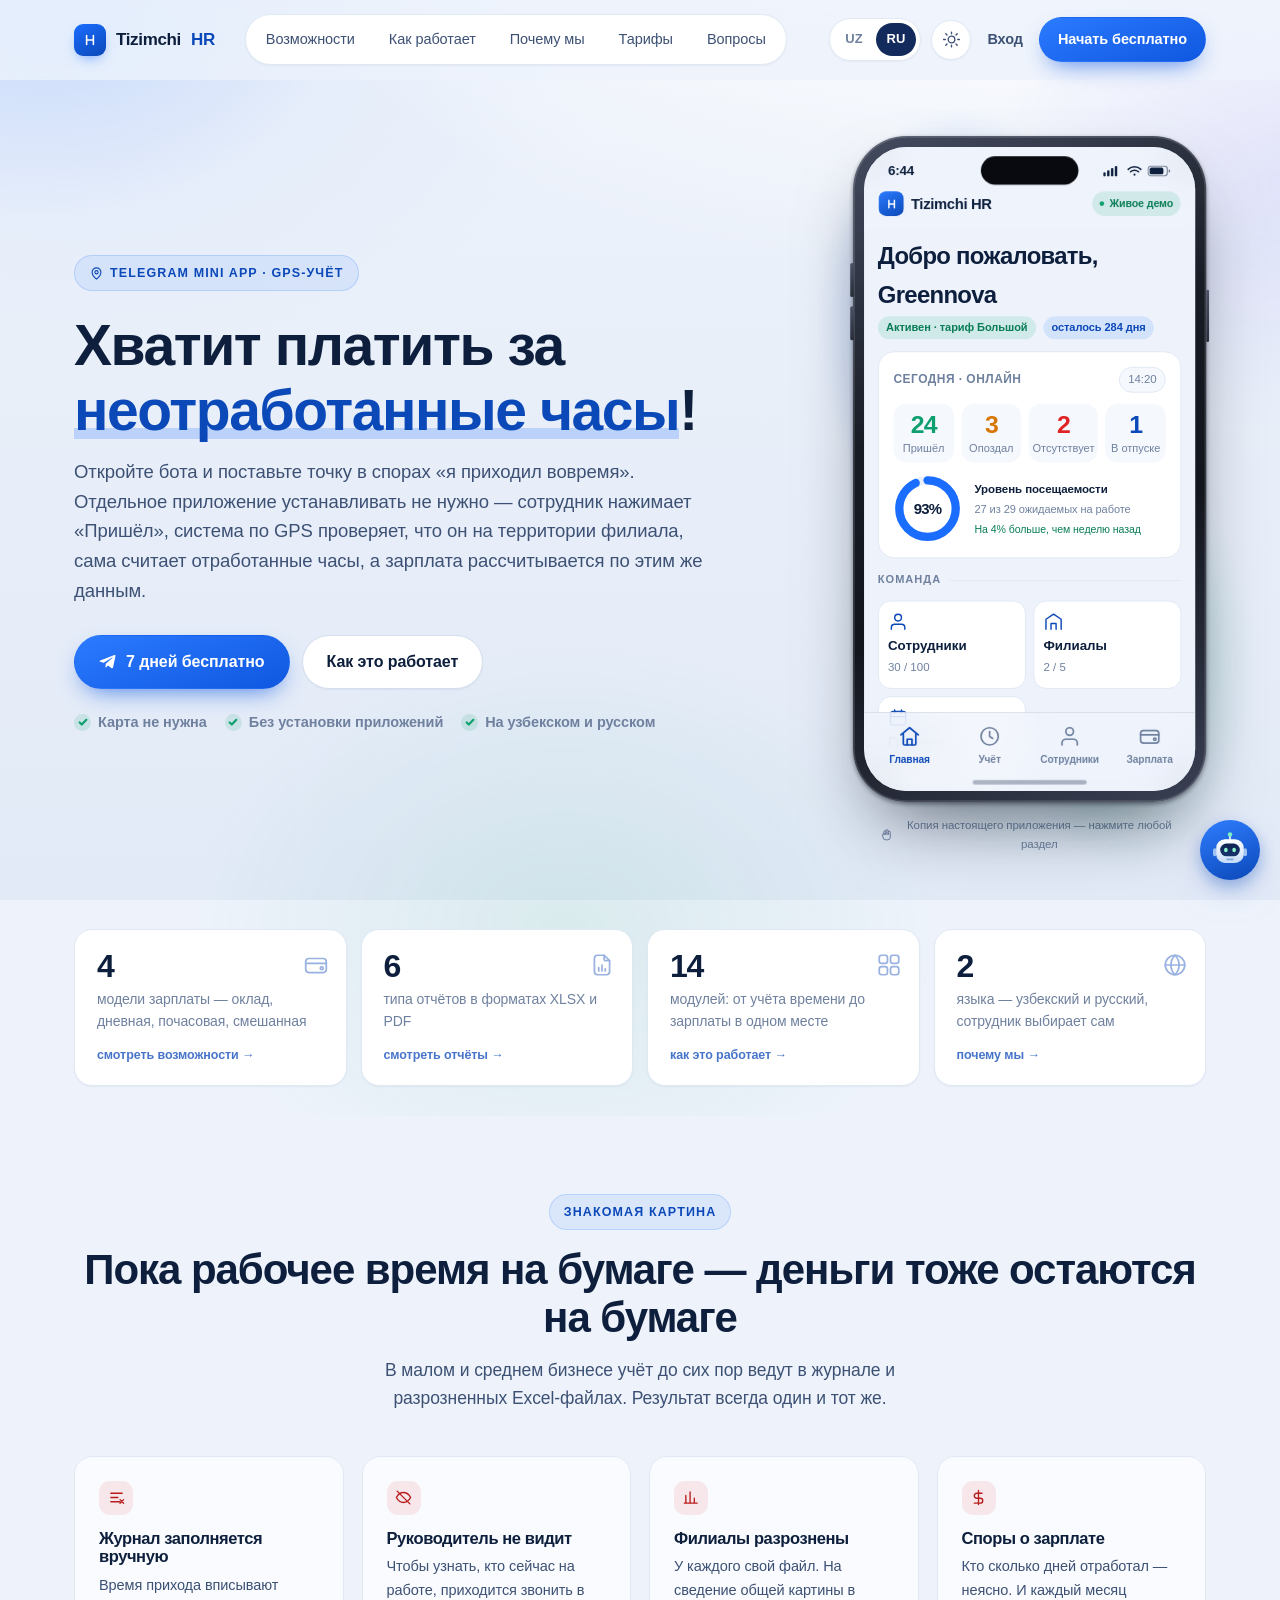
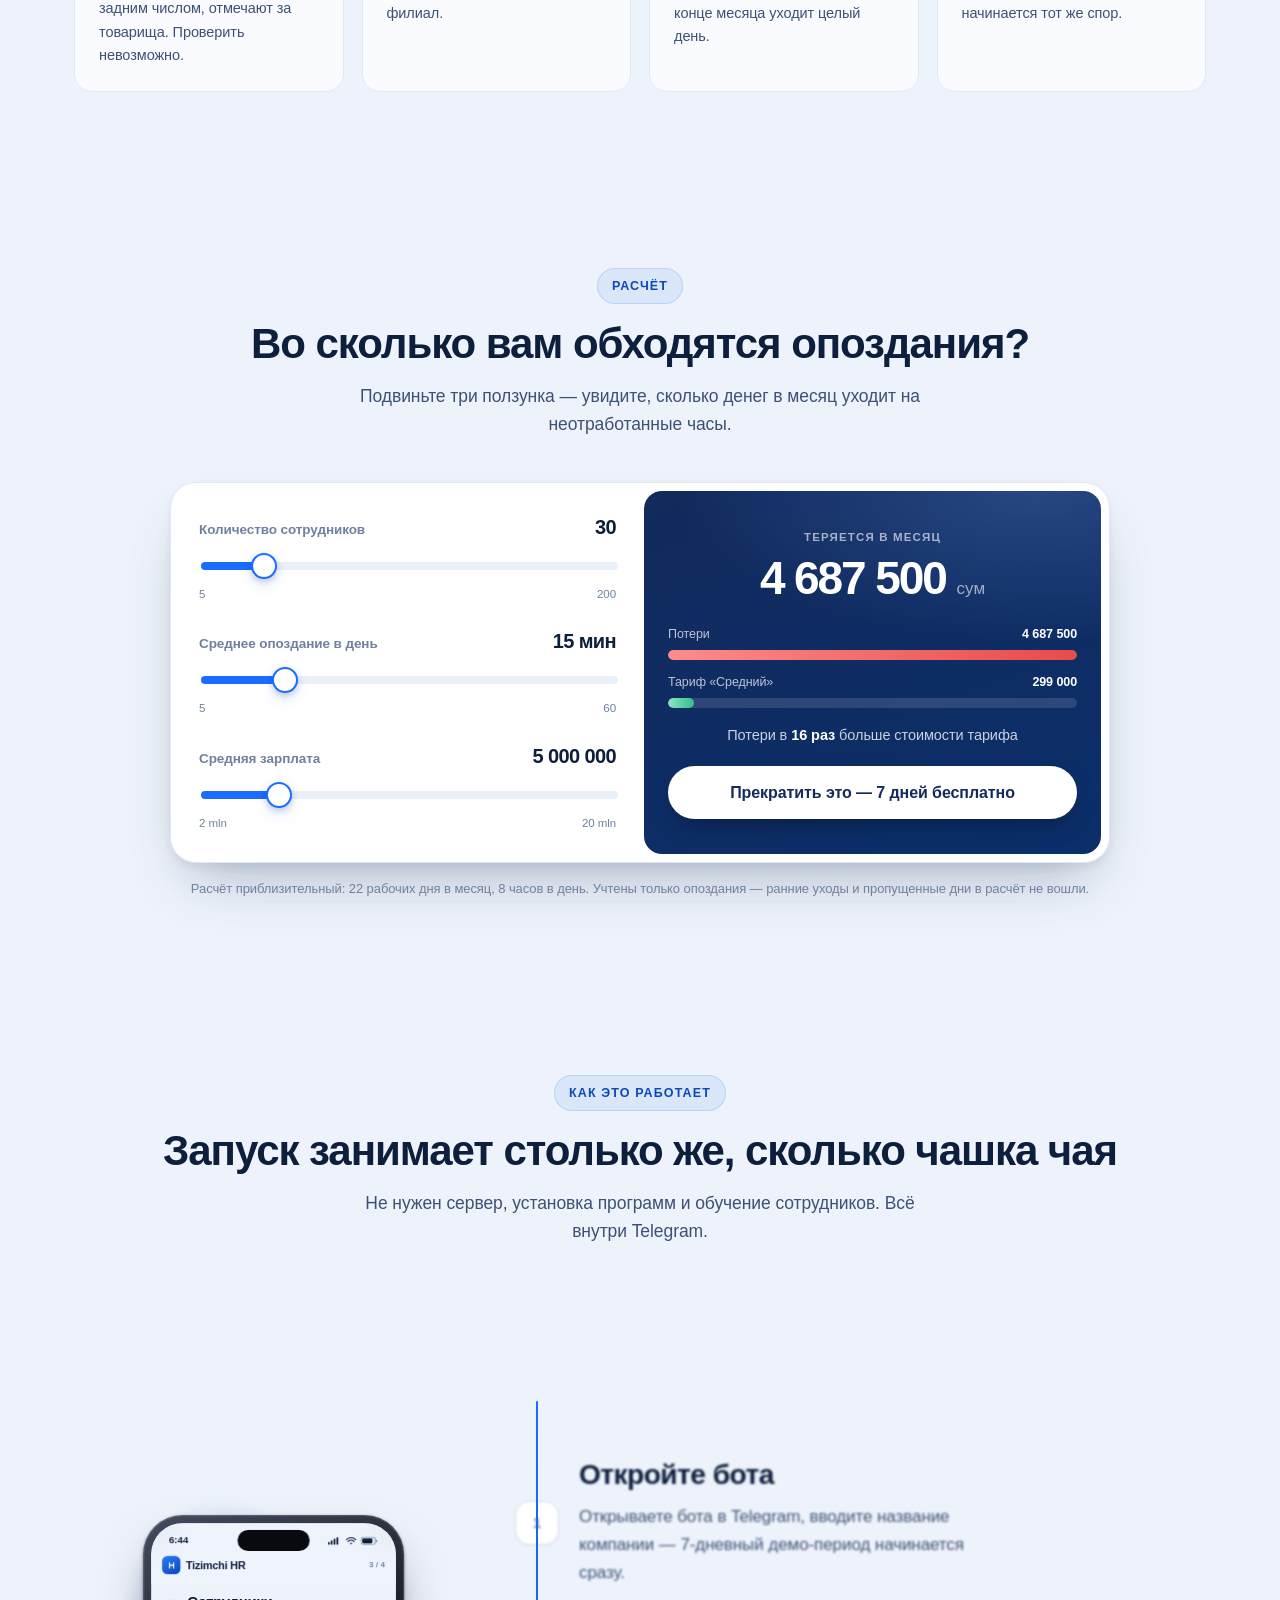
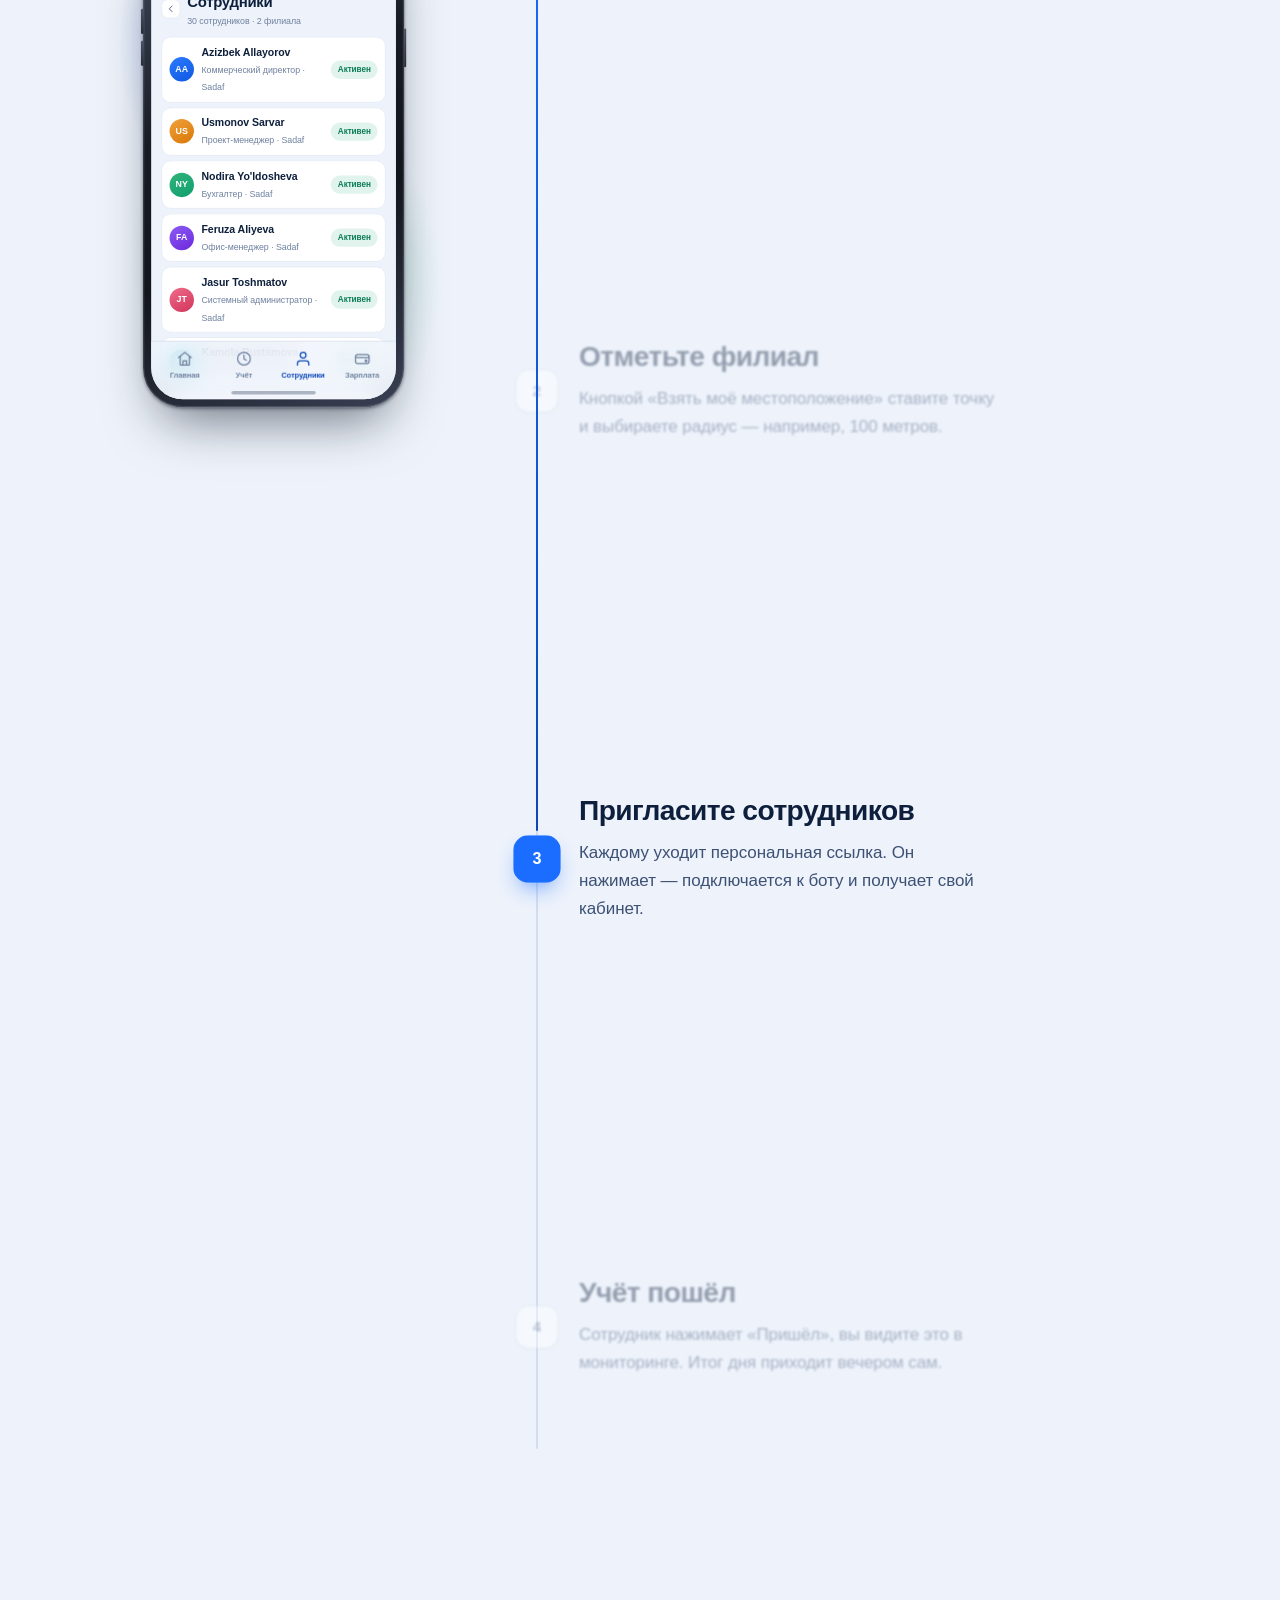
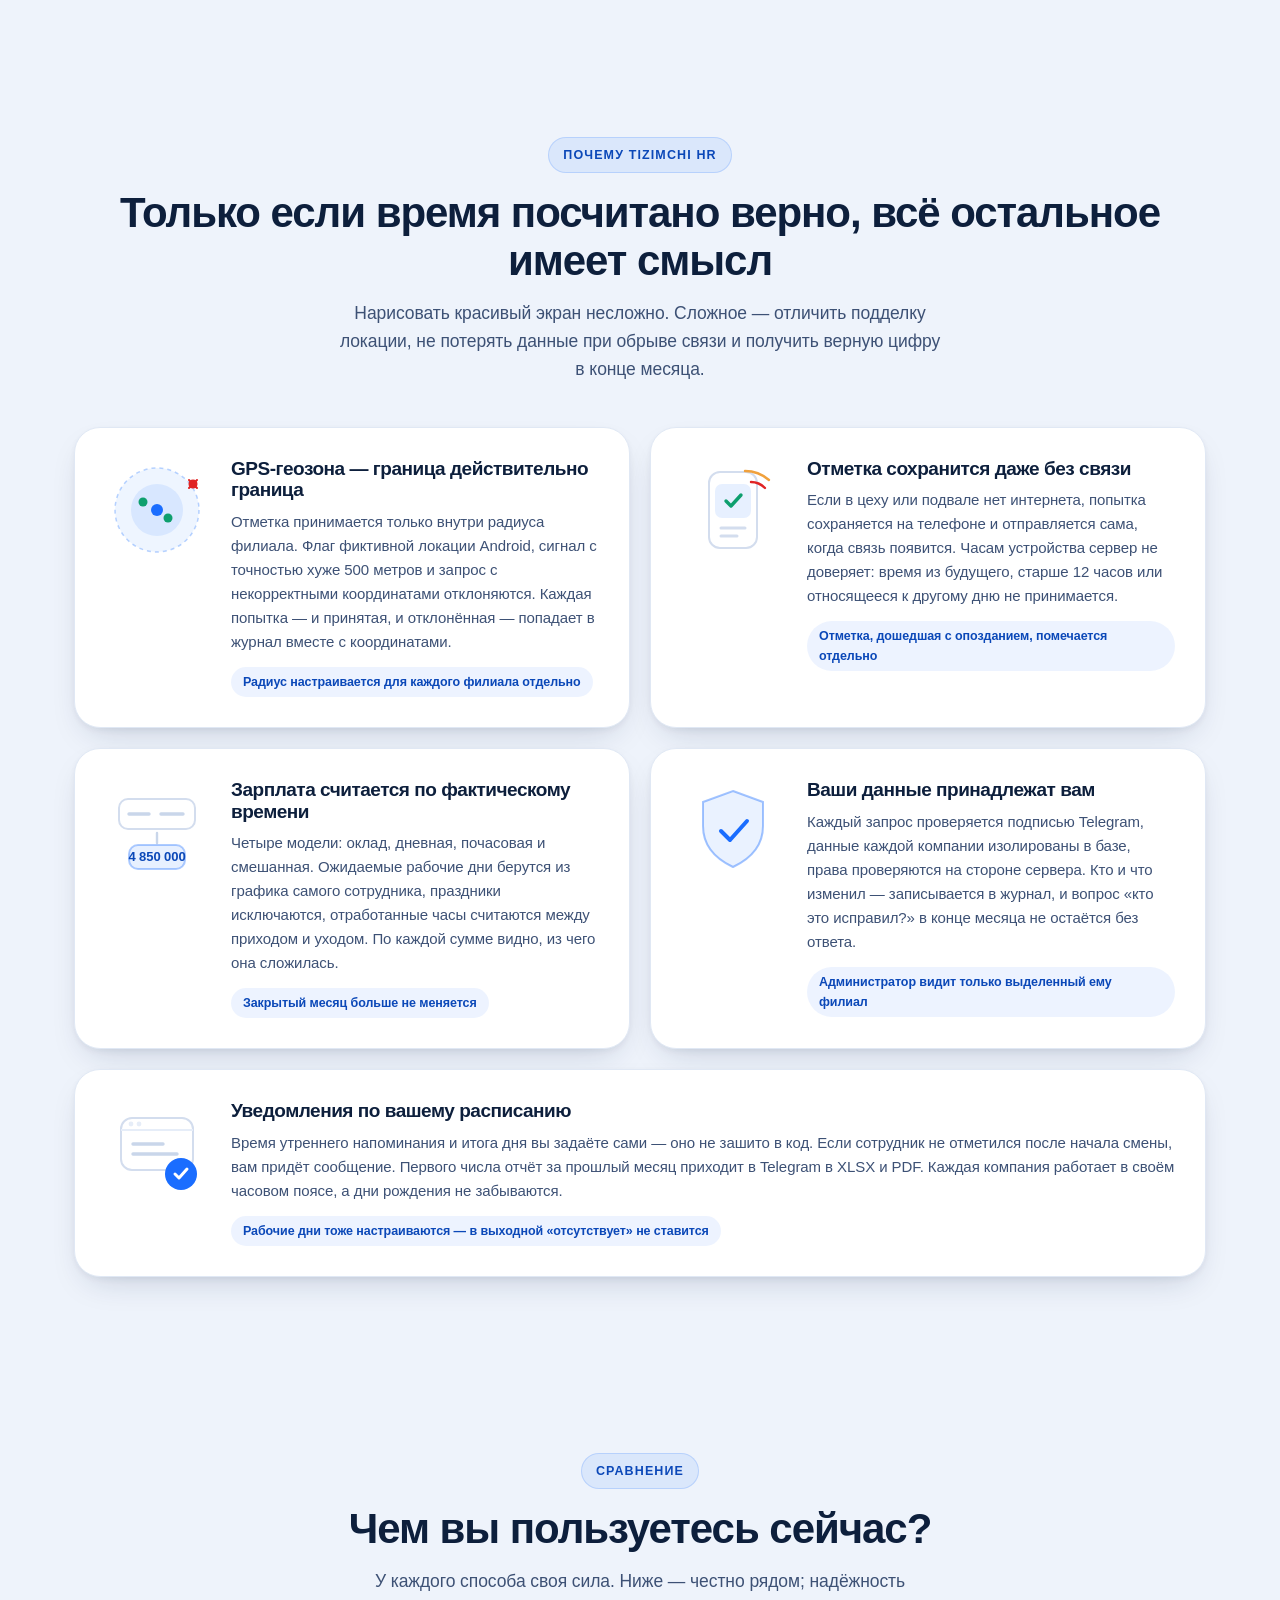
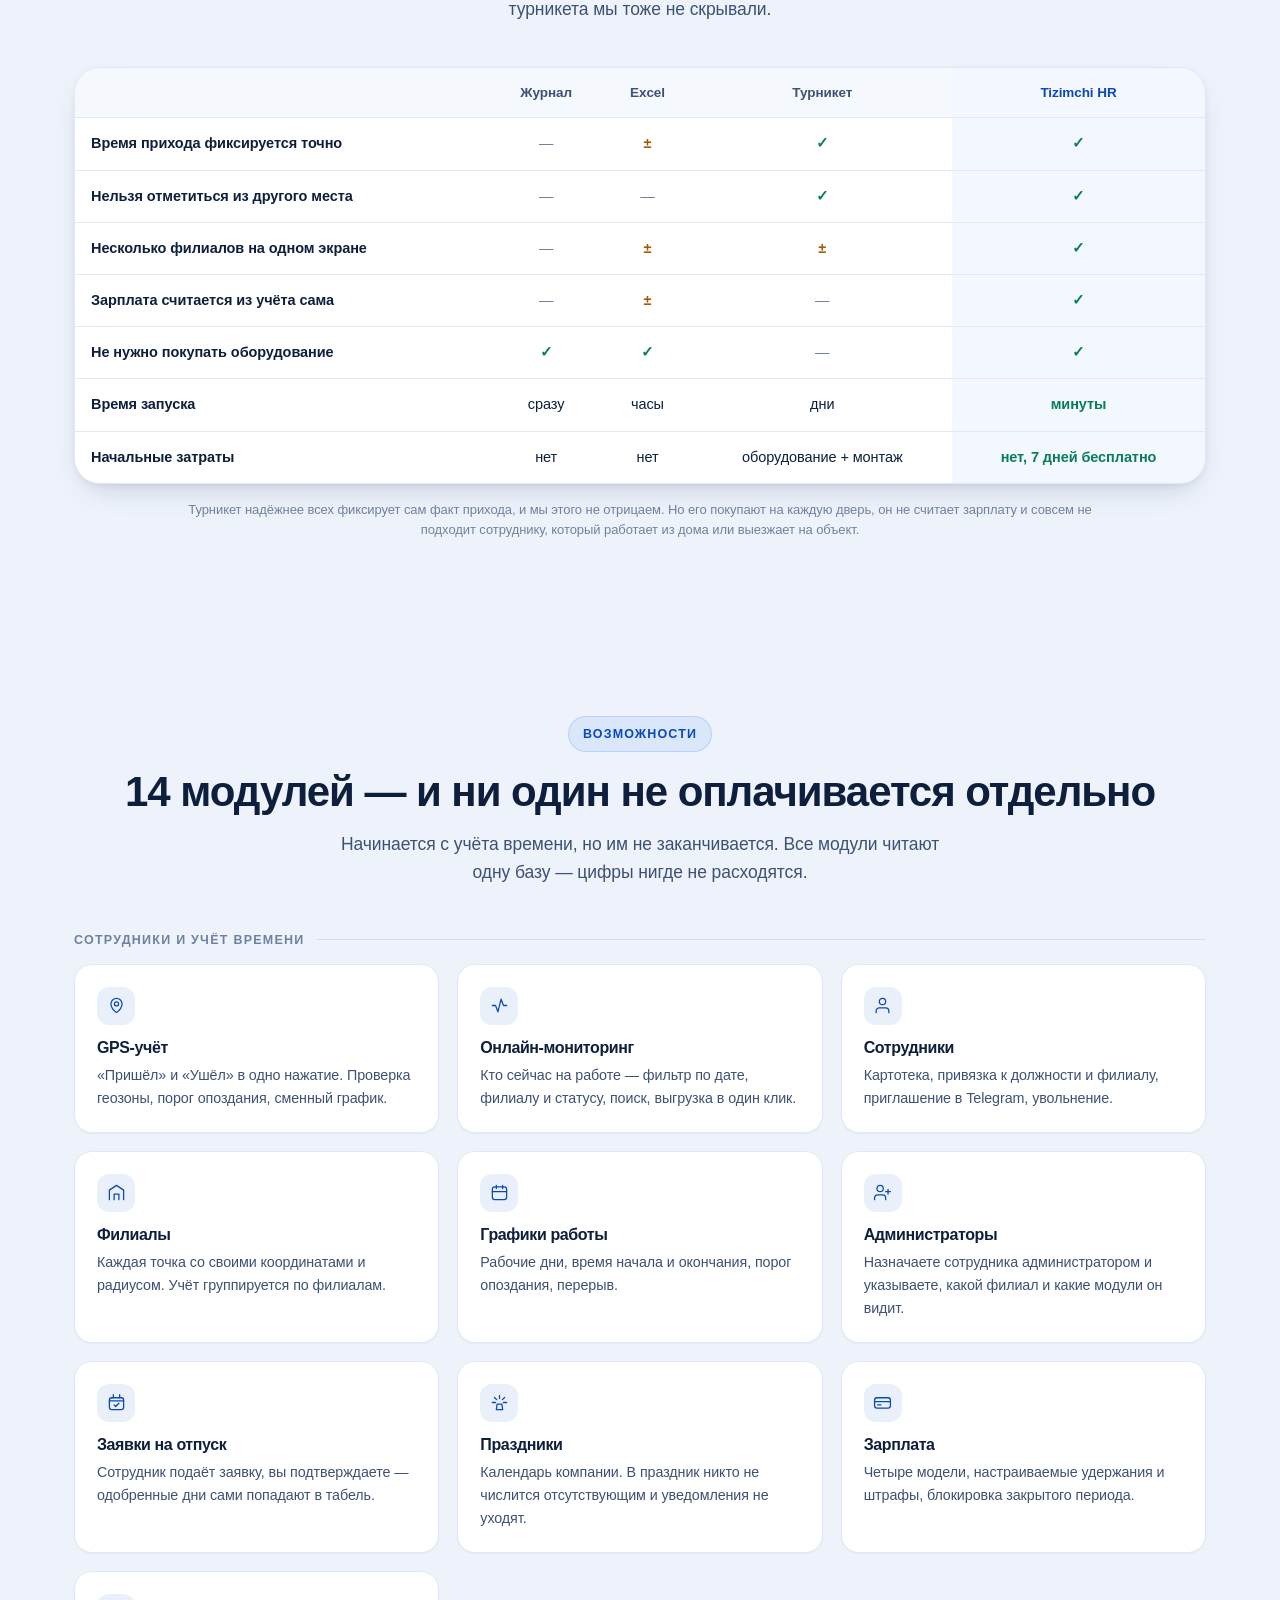
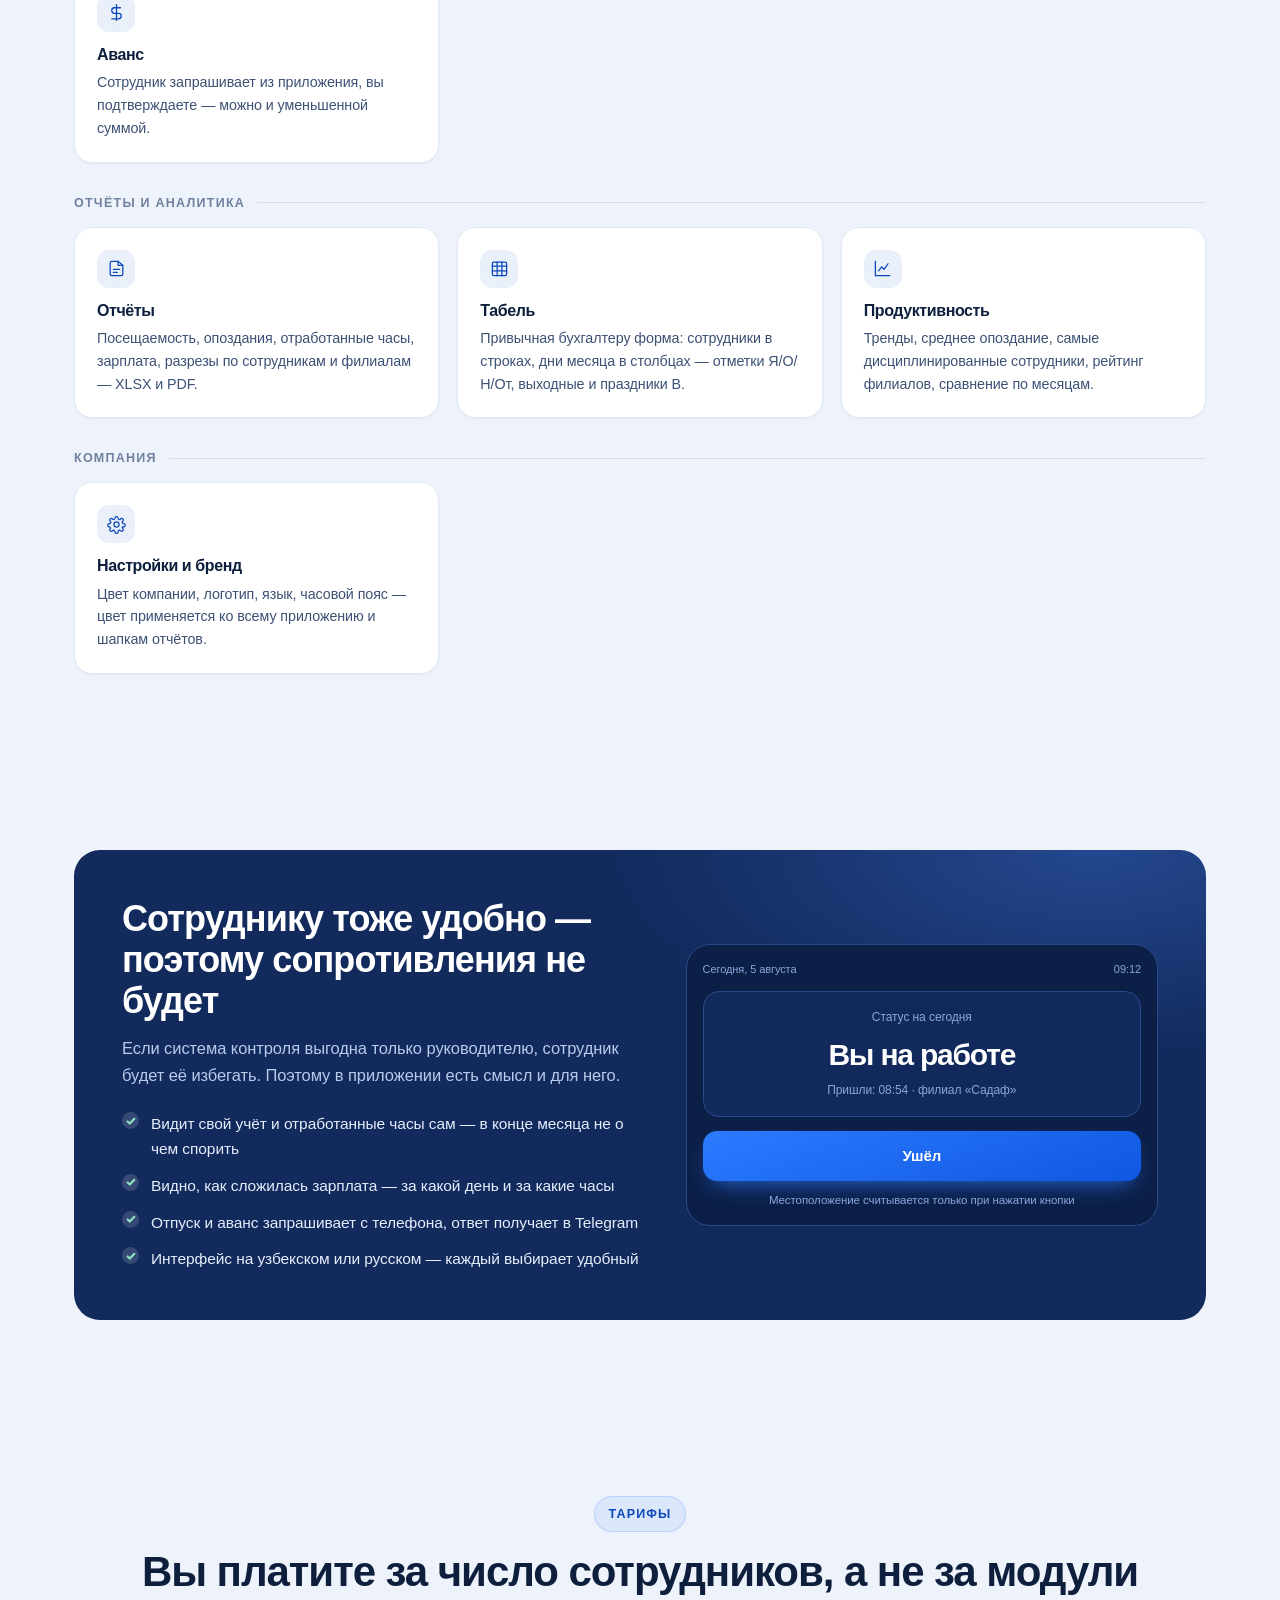
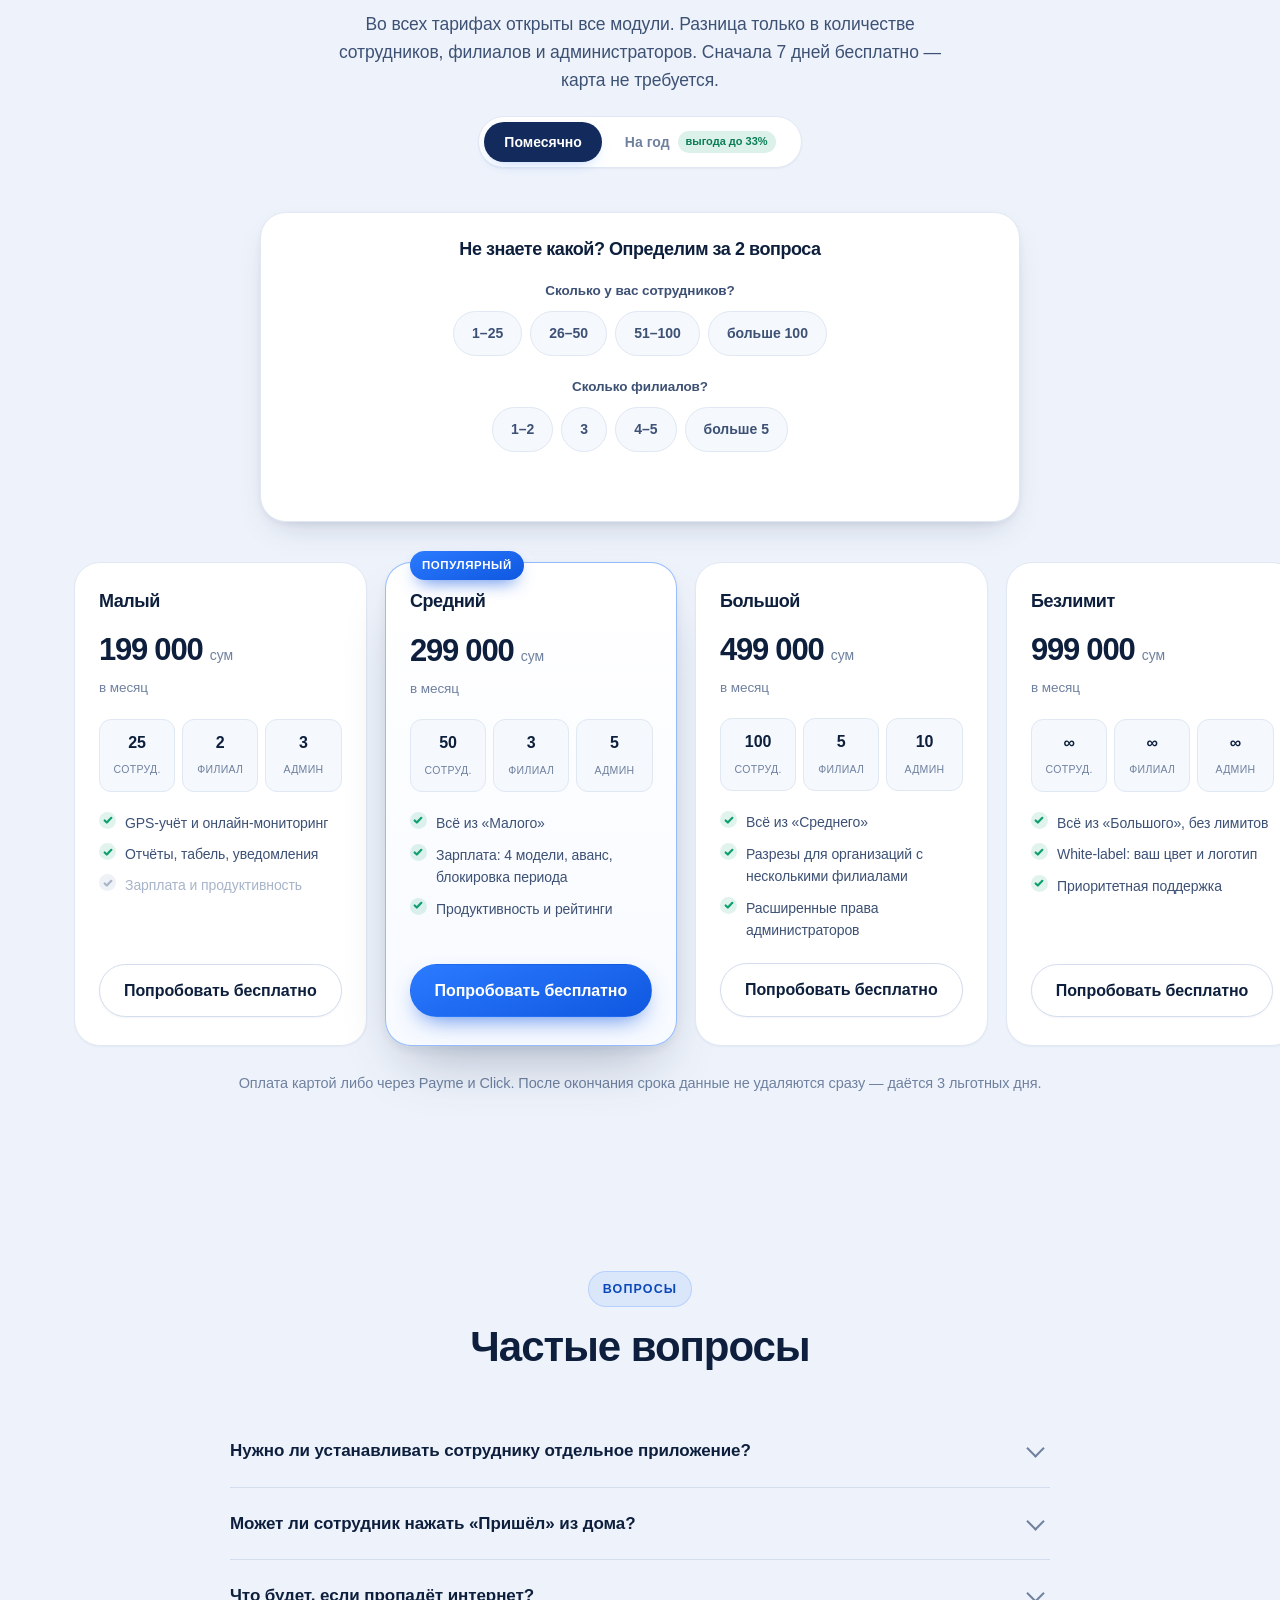
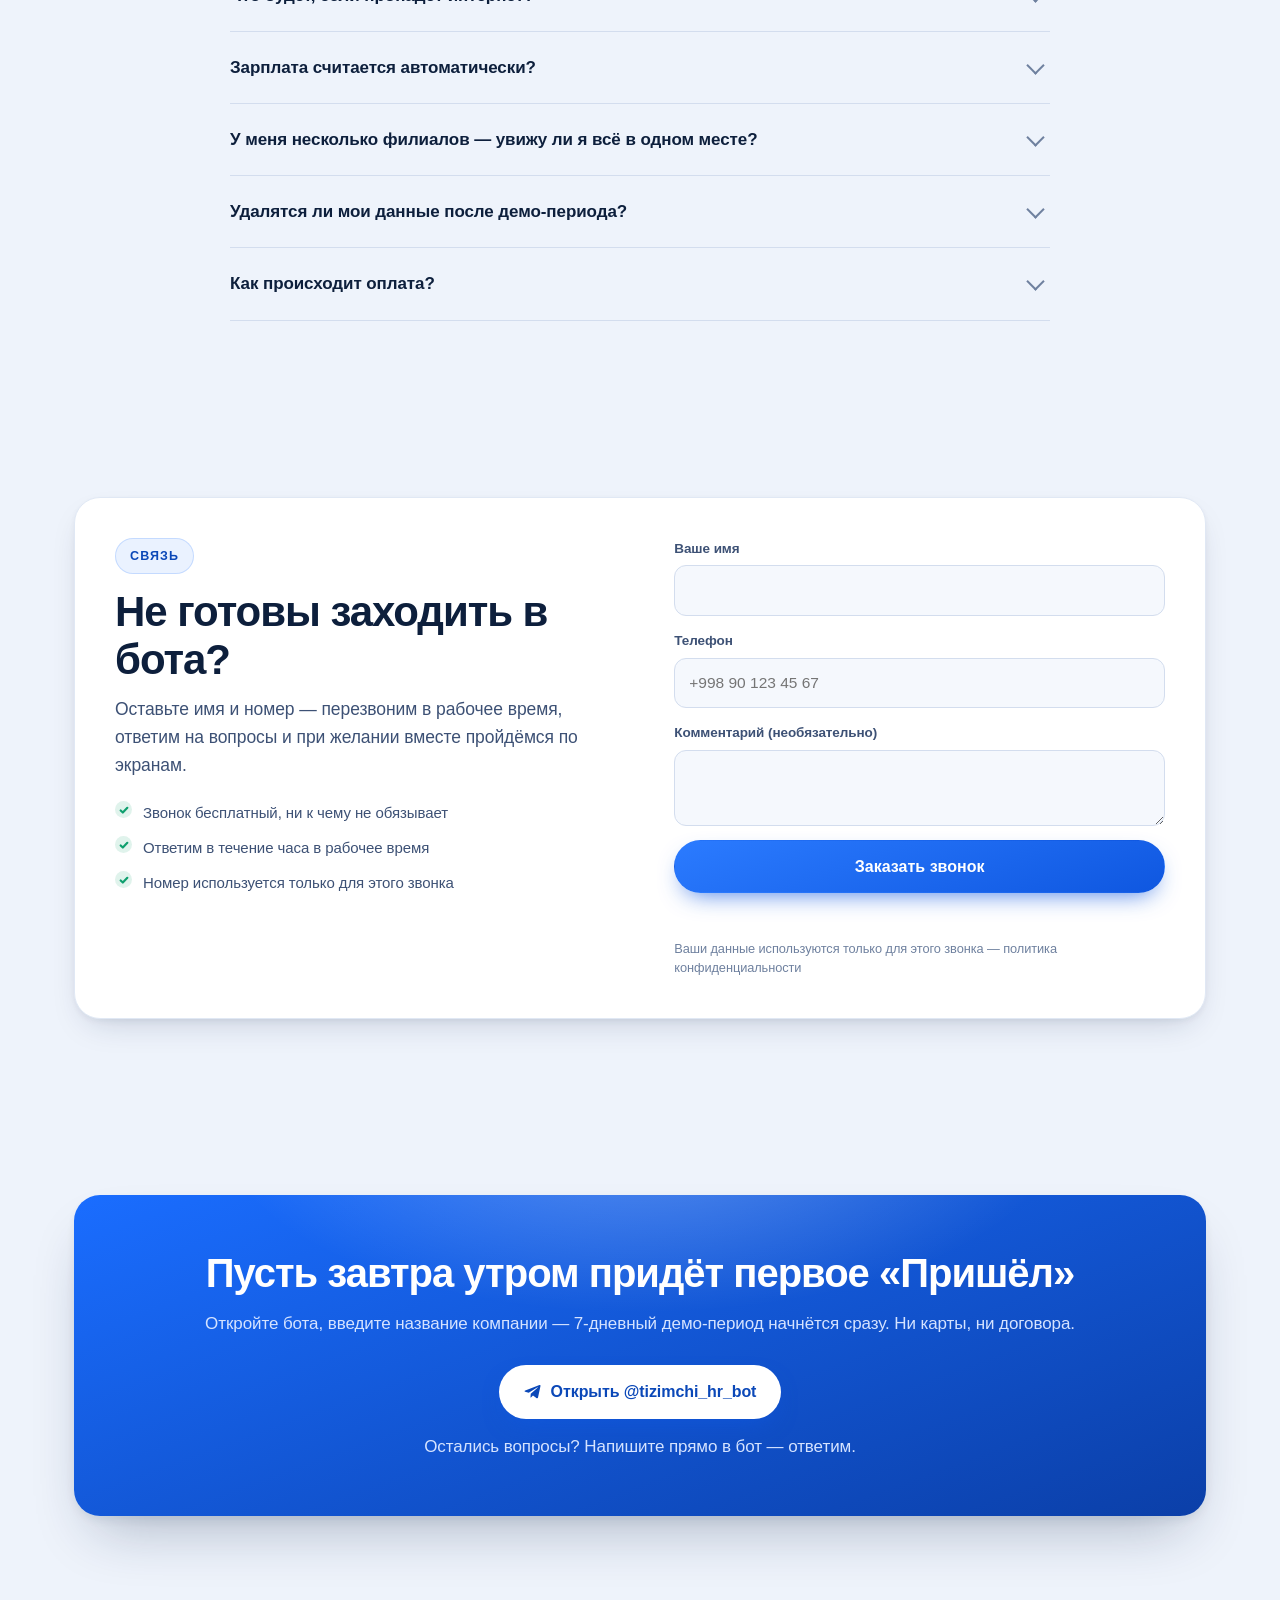
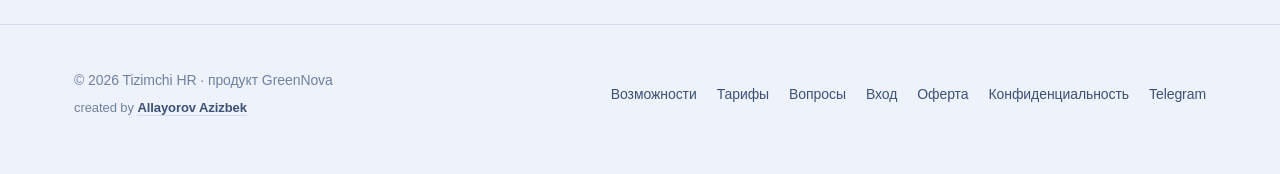
==== commit aa7c7cc5: "Kalkulyator dizayni qayta yozildi — hisob mantiqi tegilmadi Hisob formulasi, kirish oralig'i va nati" ====
--- a/ru/index.html
+++ b/ru/index.html
@@ -680,32 +680,103 @@
 .phone-note{margin-top:10px; font-size:11.5px; color:#8ba6d8; text-align:center}
 
 /* ---------- yo'qotish kalkulyatori ----------
-   Tarif tanlagichi bilan bir xil tilda: markazdagi karta, ichida
-   savollar, pastda javob. Yangi bezak o'ylab topilmadi — sahifada
-   ikkita o'xshash vosita ikki xil ko'rinsa, u yasama tuyuladi. */
-.calc{max-width:760px; margin:0 auto; background:var(--surface); border:1px solid var(--line);
-  border-radius:var(--r-lg); box-shadow:var(--sh-2); padding:26px 28px}
-.calc-q{display:grid; grid-template-columns:1fr auto; gap:6px 14px; align-items:center;
-  margin-bottom:18px}
-.calc-q label{grid-row:1; grid-column:1; font-size:14px; font-weight:600; color:var(--ink-2)}
-/* Qiymat sarlavha bilan BIR QATORDA. O'rin aniq ko'rsatilmasa u
-   slayderdan keyin joylashib, uchinchi qatorga tushib ketardi. */
-.calc-q output{grid-row:1; grid-column:2;
-  font-size:15px; font-weight:660; letter-spacing:-.02em; font-variant-numeric:tabular-nums;
-  color:var(--brand-ink); text-align:right; white-space:nowrap}
-.calc-q input[type=range]{grid-row:2; grid-column:1 / -1; width:100%; accent-color:var(--brand);
-  height:22px; cursor:pointer}
-.calc-res{margin-top:22px; padding-top:22px; border-top:1px solid var(--line); text-align:center}
-.calc-lbl{font-size:12.5px; font-weight:650; letter-spacing:.08em; text-transform:uppercase;
-  color:var(--muted)}
-.calc-big{font-size:clamp(30px,5vw,44px); font-weight:680; letter-spacing:-.04em; margin-top:6px;
-  color:var(--bad-ink); font-variant-numeric:tabular-nums}
-.calc-big small{font-size:18px; font-weight:500; color:var(--muted); letter-spacing:0}
-.calc-cmp{margin-top:10px; font-size:15px; color:var(--ink-2)}
-.calc-cmp b{color:var(--ink); font-weight:650}
-.calc-res .btn{margin-top:18px}
-.calc-fine{max-width:760px; margin:16px auto 0; font-size:13px; color:var(--muted); text-align:center;
-  line-height:1.55}
+   Sahifadagi yagona haqiqiy asbob, shuning uchun u karta emas, PULT
+   ko'rinishida: chapda sozlagichlar, o'ngda natija. Kengda yonma-yon —
+   mehmon slayderni surganda raqam ko'z oldida o'zgaradi, pastga qarash
+   kerak emas.
+
+   Natija paneli to'q ko'k: sahifada bu rang allaqachon bor («Xodim
+   uchun ham qulay» bo'limi va yakuniy chaqiriq), ya'ni yangi bezak
+   o'ylab topilmadi — bor til ishlatildi. */
+.calc{max-width:940px; margin:0 auto; background:var(--surface);
+  border:1px solid var(--line); border-radius:var(--r-lg); box-shadow:var(--sh-3);
+  padding:8px; display:grid; gap:8px}
+@media (min-width:860px){
+  .calc{grid-template-columns:1fr 1fr; align-items:stretch}
+}
+.calc-in{padding:20px 20px 8px; display:flex; flex-direction:column; justify-content:center}
+
+.calc-q{margin-bottom:22px}
+.calc-q:last-child{margin-bottom:14px}
+.calc-q-t{display:flex; align-items:baseline; justify-content:space-between; gap:12px;
+  margin-bottom:10px}
+.calc-q label{font-size:13.5px; font-weight:600; color:var(--muted)}
+/* Qiymat — qatordagi ASOSIY narsa: mehmon aynan uni surib o'zgartiryapti,
+   shuning uchun u sarlavhadan katta va to'q */
+.calc-q output{font-size:20px; font-weight:680; letter-spacing:-.03em;
+  font-variant-numeric:tabular-nums; color:var(--ink); white-space:nowrap}
+
+/* ---------- slayderning o'zi ----------
+   Brauzerning standart ko'rinishi butunlay almashtirildi: u har OS'da
+   boshqacha chiqadi va sahifaning qolgan qismidan ajralib turadi —
+   aynan shu narsa asbobni «tugallanmagan» qilib ko'rsatardi.
+   To'lgan qism `--fill` orqali bo'yaladi, uni JS yozadi. */
+.calc-q input[type=range]{
+  -webkit-appearance:none; appearance:none;
+  width:100%; height:26px; background:transparent; cursor:pointer; display:block}
+.calc-q input[type=range]:focus{outline:0}
+
+.calc-q input[type=range]::-webkit-slider-runnable-track{
+  height:8px; border-radius:99px;
+  background:linear-gradient(90deg, var(--brand) 0 var(--fill,50%), var(--surface-3) var(--fill,50%) 100%)}
+.calc-q input[type=range]::-moz-range-track{
+  height:8px; border-radius:99px; background:var(--surface-3)}
+.calc-q input[type=range]::-moz-range-progress{
+  height:8px; border-radius:99px; background:var(--brand)}
+
+.calc-q input[type=range]::-webkit-slider-thumb{
+  -webkit-appearance:none; appearance:none;
+  width:26px; height:26px; margin-top:-9px; border-radius:50%;
+  background:var(--surface); border:2.5px solid var(--brand);
+  box-shadow:0 2px 6px rgba(16,38,76,.18), 0 6px 16px -6px rgba(26,109,255,.55);
+  transition:transform .18s var(--ease), box-shadow .18s var(--ease)}
+.calc-q input[type=range]::-moz-range-thumb{
+  width:26px; height:26px; border-radius:50%; box-sizing:border-box;
+  background:var(--surface); border:2.5px solid var(--brand);
+  box-shadow:0 2px 6px rgba(16,38,76,.18), 0 6px 16px -6px rgba(26,109,255,.55)}
+
+.calc-q input[type=range]:hover::-webkit-slider-thumb{transform:scale(1.08)}
+.calc-q input[type=range]:active::-webkit-slider-thumb{transform:scale(.94)}
+.calc-q input[type=range]:focus-visible::-webkit-slider-thumb{
+  box-shadow:0 0 0 4px var(--cta-ring)}
+.calc-q input[type=range]:focus-visible::-moz-range-thumb{
+  box-shadow:0 0 0 4px var(--cta-ring)}
+
+.calc-scale{display:flex; justify-content:space-between; margin-top:6px;
+  font-size:11.5px; color:var(--muted); font-variant-numeric:tabular-nums}
+
+/* ---------- natija paneli ---------- */
+.calc-res{background:linear-gradient(160deg,var(--navy),#0b2f6b); color:#fff;
+  border-radius:calc(var(--r-lg) - 8px); padding:26px 24px 24px;
+  display:flex; flex-direction:column; justify-content:center; text-align:center;
+  background-image:radial-gradient(520px 220px at 85% 0%, rgba(120,170,255,.22), transparent 68%),
+    linear-gradient(160deg,var(--navy),#0b2f6b)}
+.calc-lbl{font-size:11.5px; font-weight:650; letter-spacing:.1em; text-transform:uppercase;
+  color:rgba(255,255,255,.62)}
+.calc-big{font-size:clamp(32px,5.2vw,46px); font-weight:700; letter-spacing:-.045em;
+  margin-top:8px; font-variant-numeric:tabular-nums; line-height:1.05}
+.calc-big small{font-size:17px; font-weight:500; color:rgba(255,255,255,.6); letter-spacing:0}
+
+/* Ikki ustun — «necha barobar» degan raqamni o'qimasdan ham ko'rinadi */
+.calc-bars{margin-top:22px; display:flex; flex-direction:column; gap:12px; text-align:left}
+.calc-bar-t{display:flex; align-items:baseline; justify-content:space-between; gap:10px;
+  font-size:12.5px; color:rgba(255,255,255,.72); margin-bottom:6px}
+.calc-bar-t b{font-weight:650; color:#fff; font-variant-numeric:tabular-nums}
+.calc-track{height:10px; border-radius:99px; background:rgba(255,255,255,.13); overflow:hidden}
+.calc-track i{display:block; height:100%; border-radius:99px;
+  transition:width .45s var(--ease)}
+.calc-track .is-loss{width:100%; background:linear-gradient(90deg,#ff8b8b,#e94a4a)}
+.calc-track .is-price{background:linear-gradient(90deg,#8fe3c2,#2fbf8f)}
+
+.calc-cmp{margin-top:16px; font-size:14.5px; color:rgba(255,255,255,.78)}
+.calc-cmp b{color:#fff; font-weight:650}
+.calc-res .btn{margin-top:18px; width:100%}
+/* Ko'k fonda oq tugma ko'proq ajralib turadi */
+.calc-res .btn-p{background:#fff; color:var(--navy); box-shadow:0 10px 24px -10px rgba(0,0,0,.5)}
+.calc-res .btn-p:hover{box-shadow:0 16px 30px -12px rgba(0,0,0,.6)}
+
+.calc-fine{max-width:940px; margin:16px auto 0; font-size:13px; color:var(--muted);
+  text-align:center; line-height:1.55}
 
 /* ---------- taqqoslash jadvali ----------
    Tor ekranda jadval siqilmaydi — o'z konteyneri ichida suriladi.
@@ -1700,25 +1771,56 @@
     </div>
 
     <div class="calc" id="calc">
-      <div class="calc-q">
-        <label for="c-emp" data-i18n="cl.q1">Количество сотрудников</label>
-        <input type="range" id="c-emp" min="5" max="200" step="5" value="30" aria-describedby="c-emp-v">
-        <output id="c-emp-v" for="c-emp">30</output>
-      </div>
-      <div class="calc-q">
-        <label for="c-late" data-i18n="cl.q2">Среднее опоздание в день</label>
-        <input type="range" id="c-late" min="5" max="60" step="5" value="15" aria-describedby="c-late-v">
-        <output id="c-late-v" for="c-late">15 daq</output>
-      </div>
-      <div class="calc-q">
-        <label for="c-pay" data-i18n="cl.q3">Средняя зарплата</label>
-        <input type="range" id="c-pay" min="2000000" max="20000000" step="500000" value="5000000" aria-describedby="c-pay-v">
-        <output id="c-pay-v" for="c-pay">5 000 000</output>
+      <div class="calc-in">
+        <div class="calc-q">
+          <div class="calc-q-t">
+            <label for="c-emp" data-i18n="cl.q1">Количество сотрудников</label>
+            <output id="c-emp-v" for="c-emp">30</output>
+          </div>
+          <input type="range" id="c-emp" min="5" max="200" step="5" value="30">
+          <div class="calc-scale"><span>5</span><span>200</span></div>
+        </div>
+        <div class="calc-q">
+          <div class="calc-q-t">
+            <label for="c-late" data-i18n="cl.q2">Среднее опоздание в день</label>
+            <output id="c-late-v" for="c-late">15 daq</output>
+          </div>
+          <input type="range" id="c-late" min="5" max="60" step="5" value="15">
+          <div class="calc-scale"><span>5</span><span>60</span></div>
+        </div>
+        <div class="calc-q">
+          <div class="calc-q-t">
+            <label for="c-pay" data-i18n="cl.q3">Средняя зарплата</label>
+            <output id="c-pay-v" for="c-pay">5 000 000</output>
+          </div>
+          <input type="range" id="c-pay" min="2000000" max="20000000" step="500000" value="5000000">
+          <div class="calc-scale"><span>2 mln</span><span>20 mln</span></div>
+        </div>
       </div>
 
       <div class="calc-res" aria-live="polite">
         <span class="calc-lbl" data-i18n="cl.out">Теряется в месяц</span>
         <div class="calc-big"><span id="c-out">0</span> <small data-i18n="pr.som">сум</small></div>
+
+        <!-- Taqqoslash gapda emas, KO'RINISHDA: ikki ustun yonma-yon
+             turganda «necha barobar» degan raqamni o'qish ham shart emas -->
+        <div class="calc-bars">
+          <div class="calc-bar">
+            <div class="calc-bar-t">
+              <span data-i18n="cl.loss">Потери</span>
+              <b id="c-b1">0</b>
+            </div>
+            <div class="calc-track"><i class="is-loss"></i></div>
+          </div>
+          <div class="calc-bar">
+            <div class="calc-bar-t">
+              <span id="c-plan">Tizimchi HR</span>
+              <b id="c-b2">0</b>
+            </div>
+            <div class="calc-track"><i class="is-price" id="c-bar2"></i></div>
+          </div>
+        </div>
+
         <p class="calc-cmp" id="c-cmp"></p>
         <a class="btn btn-p" href="https://t.me/tizimchi_hr_bot" data-umami-event="bot-kalkulyator" data-i18n="cl.cta">Прекратить это — 7 дней бесплатно</a>
       </div>
@@ -2409,6 +2511,7 @@
  "cl.q3": "O'rtacha oylik",
  "cl.out": "Oyiga yo'qotilayotgan pul",
  "pr.som": "so'm",
+ "cl.loss": "Yo'qotish",
  "cl.cta": "Buni to'xtatish — 7 kun bepul",
  "cl.fine": "Hisob taxminiy: oyda 22 ish kuni, kuniga 8 soat. Faqat kechikish olindi — erta ketish va umuman kelmagan kunlar hisobga qo'shilmadi.",
  "w.eyebrow": "Qanday ishlaydi",
@@ -2807,10 +2910,18 @@
       return Math.round(n).toString().replace(/\B(?=(\d{3})+(?!\d))/g, ' ');
     }
 
+    /* Slayderning to'lgan qismi CSS'da `--fill` orqali bo'yaladi */
+    function fill(el){
+      var pct = (el.value - el.min) / (el.max - el.min) * 100;
+      el.style.setProperty('--fill', pct.toFixed(1) + '%');
+    }
+
     function draw(){
       var ru = document.documentElement.lang === 'ru';
       var e = +emp.value, l = +late.value, p = +pay.value;
 
+      [emp, late, pay].forEach(fill);
+
       document.getElementById('c-emp-v').textContent = e + (e === 200 ? '+' : '');
       document.getElementById('c-late-v').textContent = l + (ru ? ' мин' : ' daq');
       document.getElementById('c-pay-v').textContent = money(p);
@@ -2820,11 +2931,20 @@
 
       var plan = PLANS.find(function(x){ return x.emp >= e; }) || PLANS[PLANS.length-1];
       var times = loss / plan.price;
+
+      /* Ikki ustun. Tarif ustuni ataylab eng kamida 3% — nol kenglikdagi
+         chiziq «xato» bo'lib ko'rinardi, holbuki u shunchaki juda kichik. */
+      document.getElementById('c-b1').textContent = money(loss);
+      document.getElementById('c-b2').textContent = money(plan.price);
+      document.getElementById('c-plan').textContent =
+        (ru ? 'Тариф «' + plan.ru + '»' : '«' + plan.uz + '» tarifi');
+      document.getElementById('c-bar2').style.width =
+        Math.max(3, plan.price / loss * 100).toFixed(1) + '%';
+
+      var n = times >= 10 ? Math.round(times) : times.toFixed(1);
       cmp.innerHTML = ru
-        ? 'Тариф «' + plan.ru + '» стоит <b>' + money(plan.price) + ' сум</b> в месяц — это в <b>'
-          + (times >= 10 ? Math.round(times) : times.toFixed(1)) + ' раз</b> меньше потерь.'
-        : '«' + plan.uz + '» tarifi oyiga <b>' + money(plan.price) + " so'm</b> — ya'ni yo'qotishdan <b>"
-          + (times >= 10 ? Math.round(times) : times.toFixed(1)) + ' barobar</b> kam.';
+        ? 'Потери в <b>' + n + ' раз</b> больше стоимости тарифа'
+        : "Yo'qotish tarif narxidan <b>" + n + ' barobar</b> katta';
     }
 
     [emp, late, pay].forEach(function(el){
@@ -2834,10 +2954,19 @@
          esa o'zgarib ketadi. `preventDefault` yaramaydi: u sahifaning
          surilishini ham to'xtatib qo'yardi. Shuning uchun eski qiymat
          keyingi kadrda qaytariladi — surilish tabiiy qoladi. */
+      /* DIQQAT: bitta kadrga bir nechta `wheel` hodisasi kelishi mumkin.
+         Har biri o'z qiymatini eslab qolsa, oxirgisi ORALIQ qiymatni
+         tiklab qo'yadi va slayder baribir suriladi — birinchi urinishda
+         aynan shunday bo'lgan edi. Shuning uchun boshlang'ich qiymat
+         seriyada BIR MARTA yozib olinadi. */
+      var wheelFrom = null, wheelWait = null;
       el.addEventListener('wheel', function(){
-        var was = el.value;
-        requestAnimationFrame(function(){
-          if (el.value !== was) { el.value = was; draw(); }
+        if (wheelFrom === null) wheelFrom = el.value;
+        if (wheelWait) return;
+        wheelWait = requestAnimationFrame(function(){
+          wheelWait = null;
+          if (el.value !== wheelFrom) { el.value = wheelFrom; draw(); }
+          wheelFrom = null;
         });
       }, {passive:true});
     });
